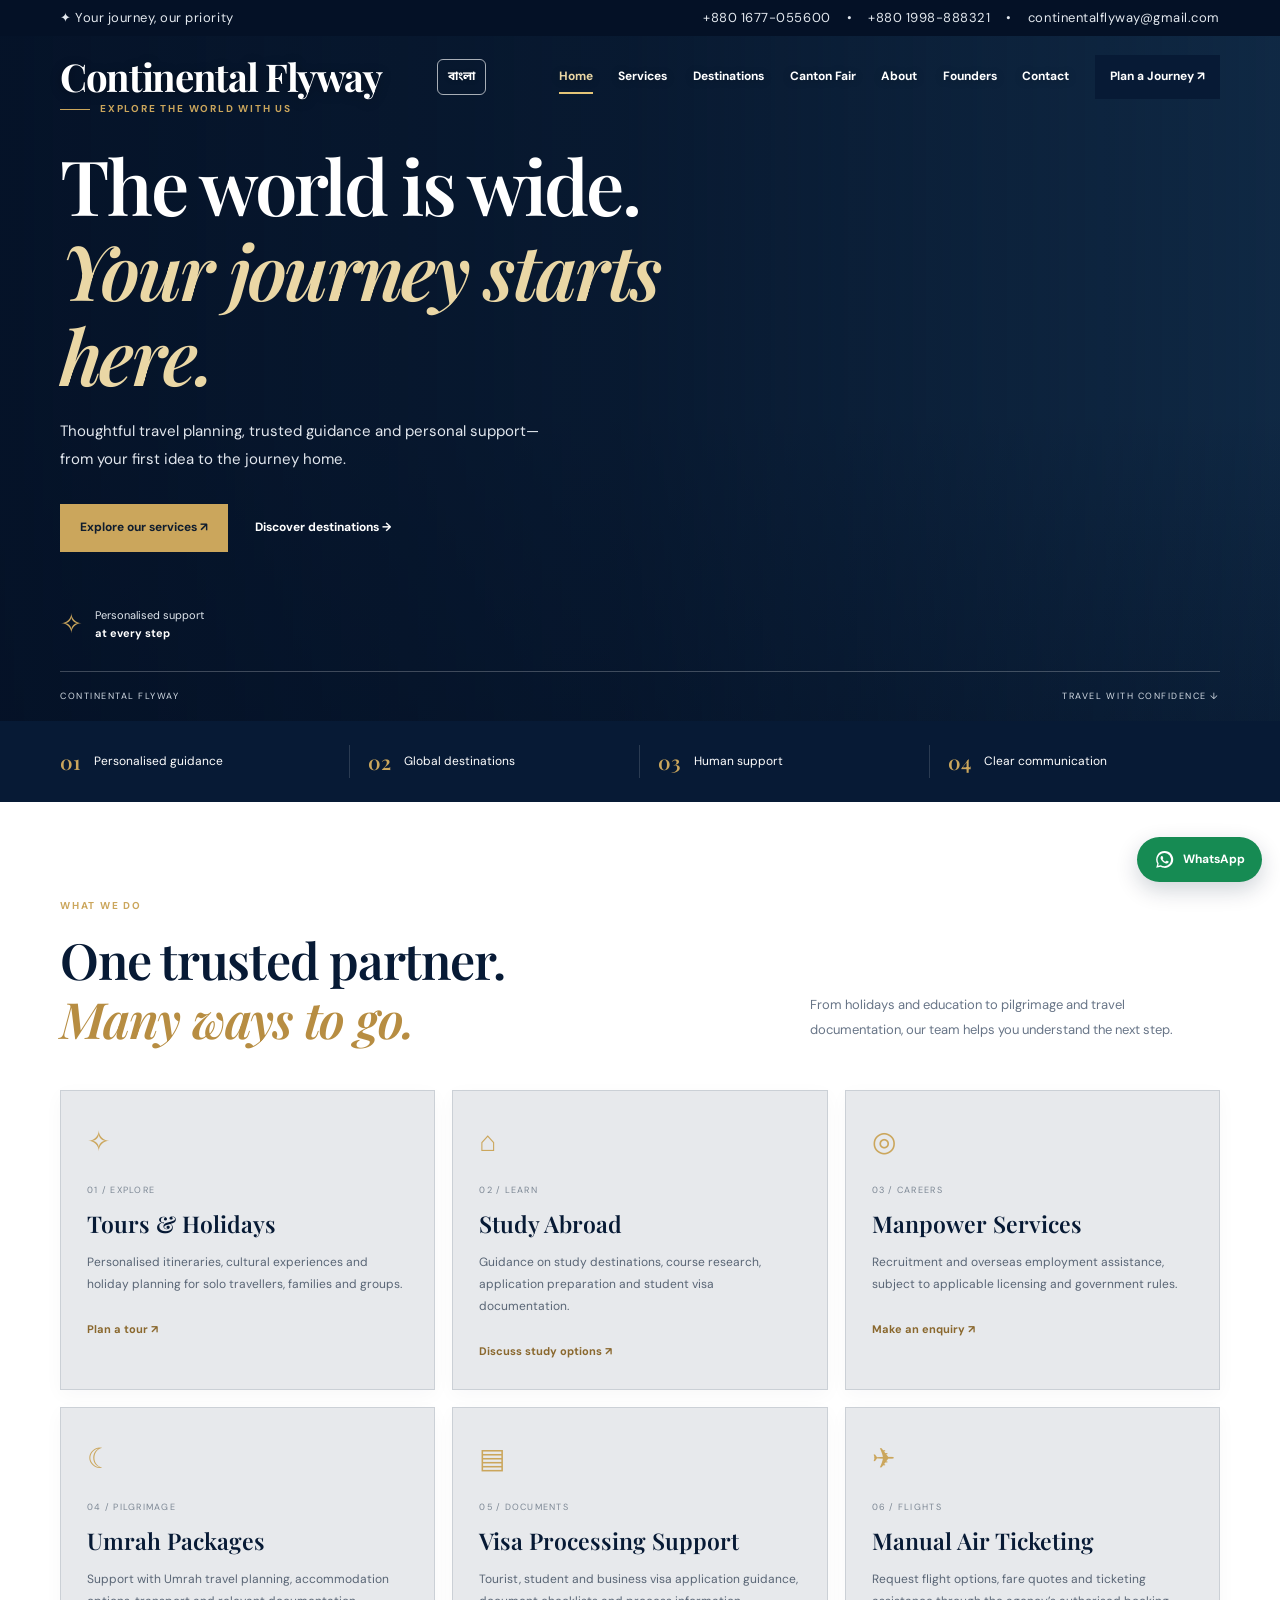
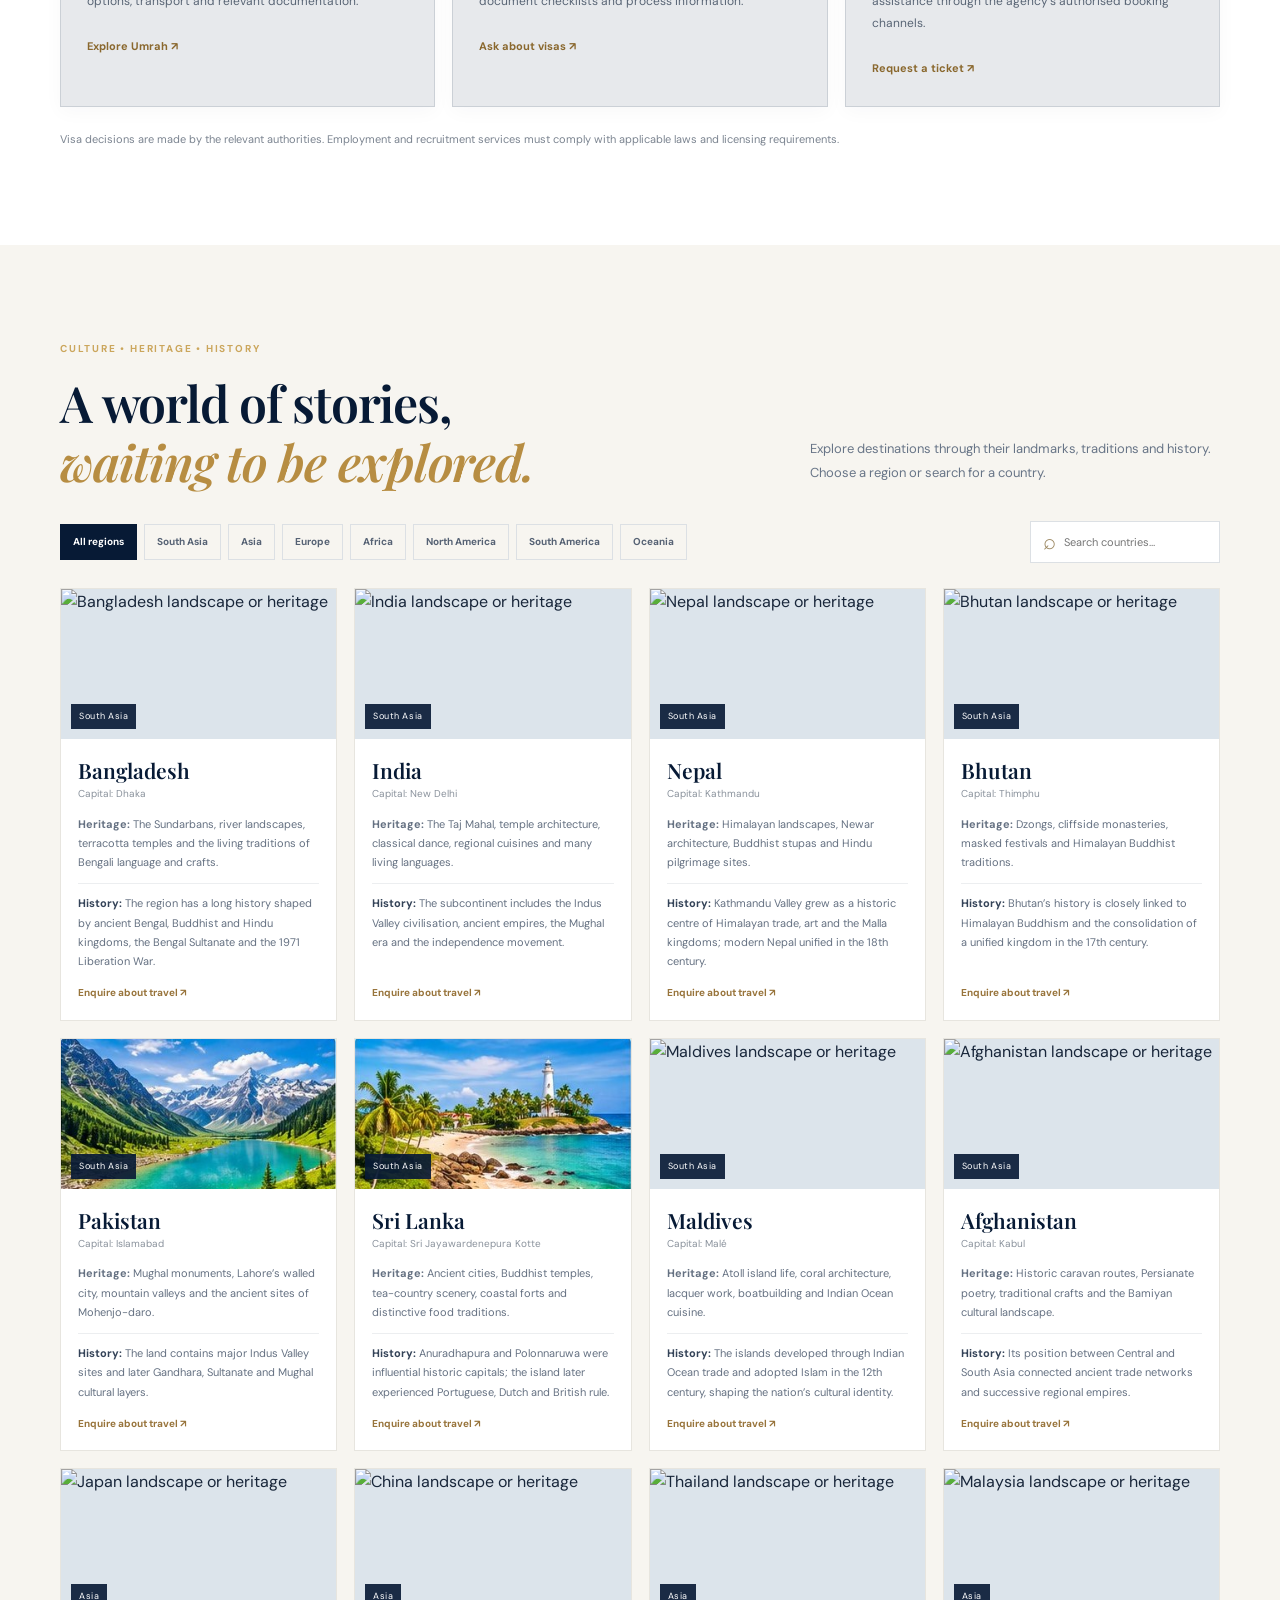
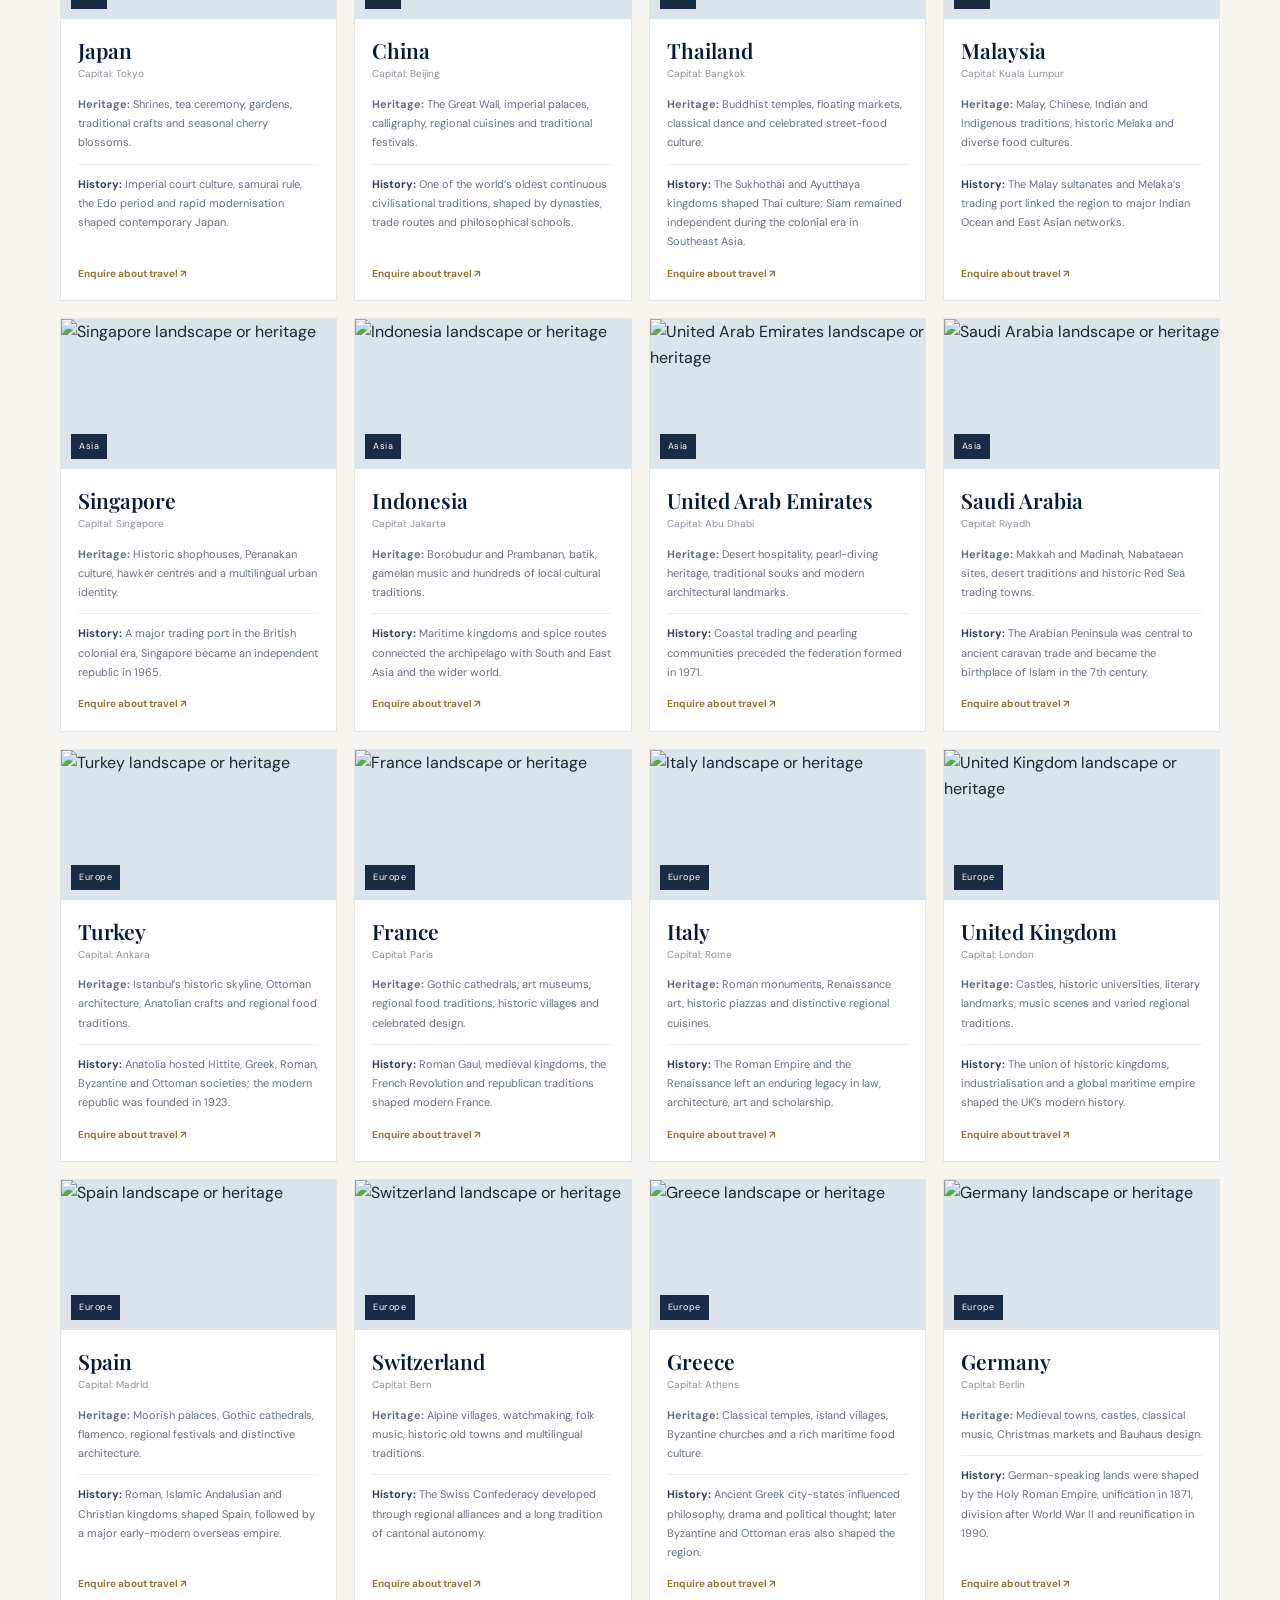
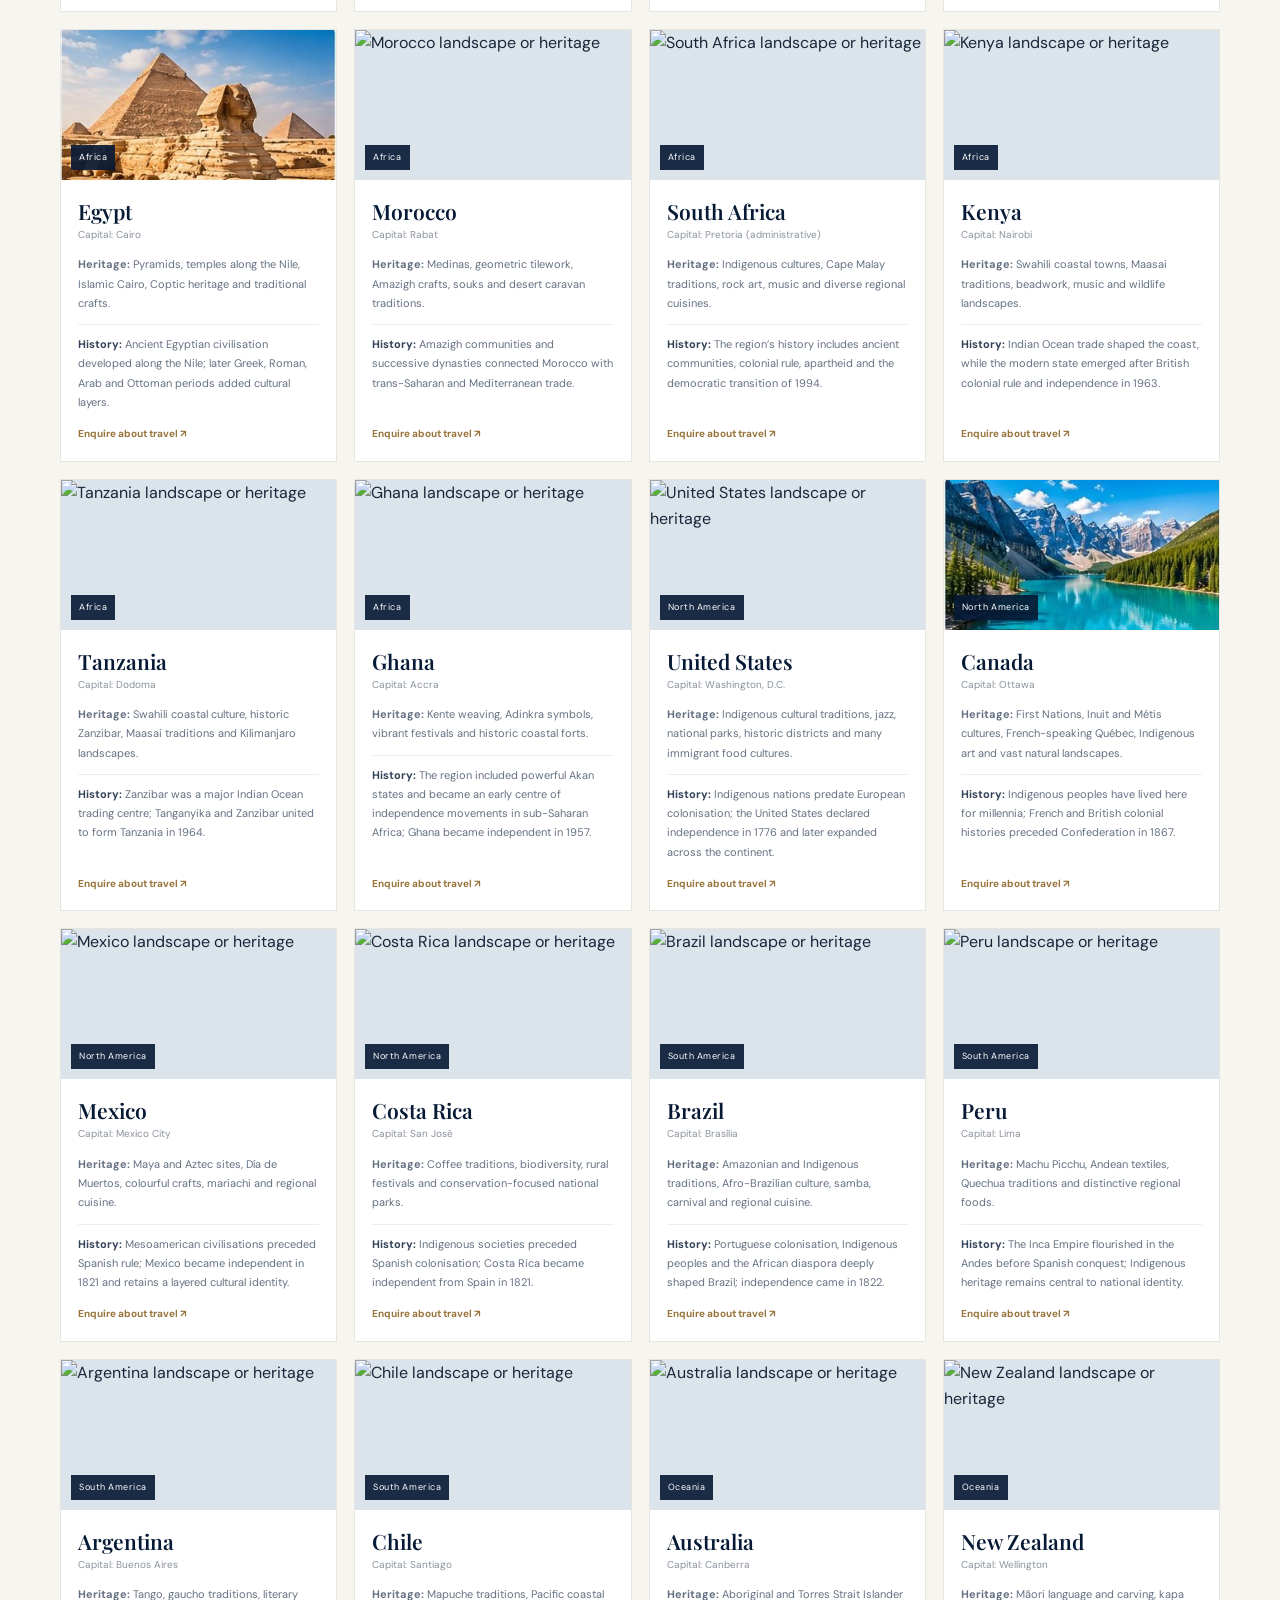
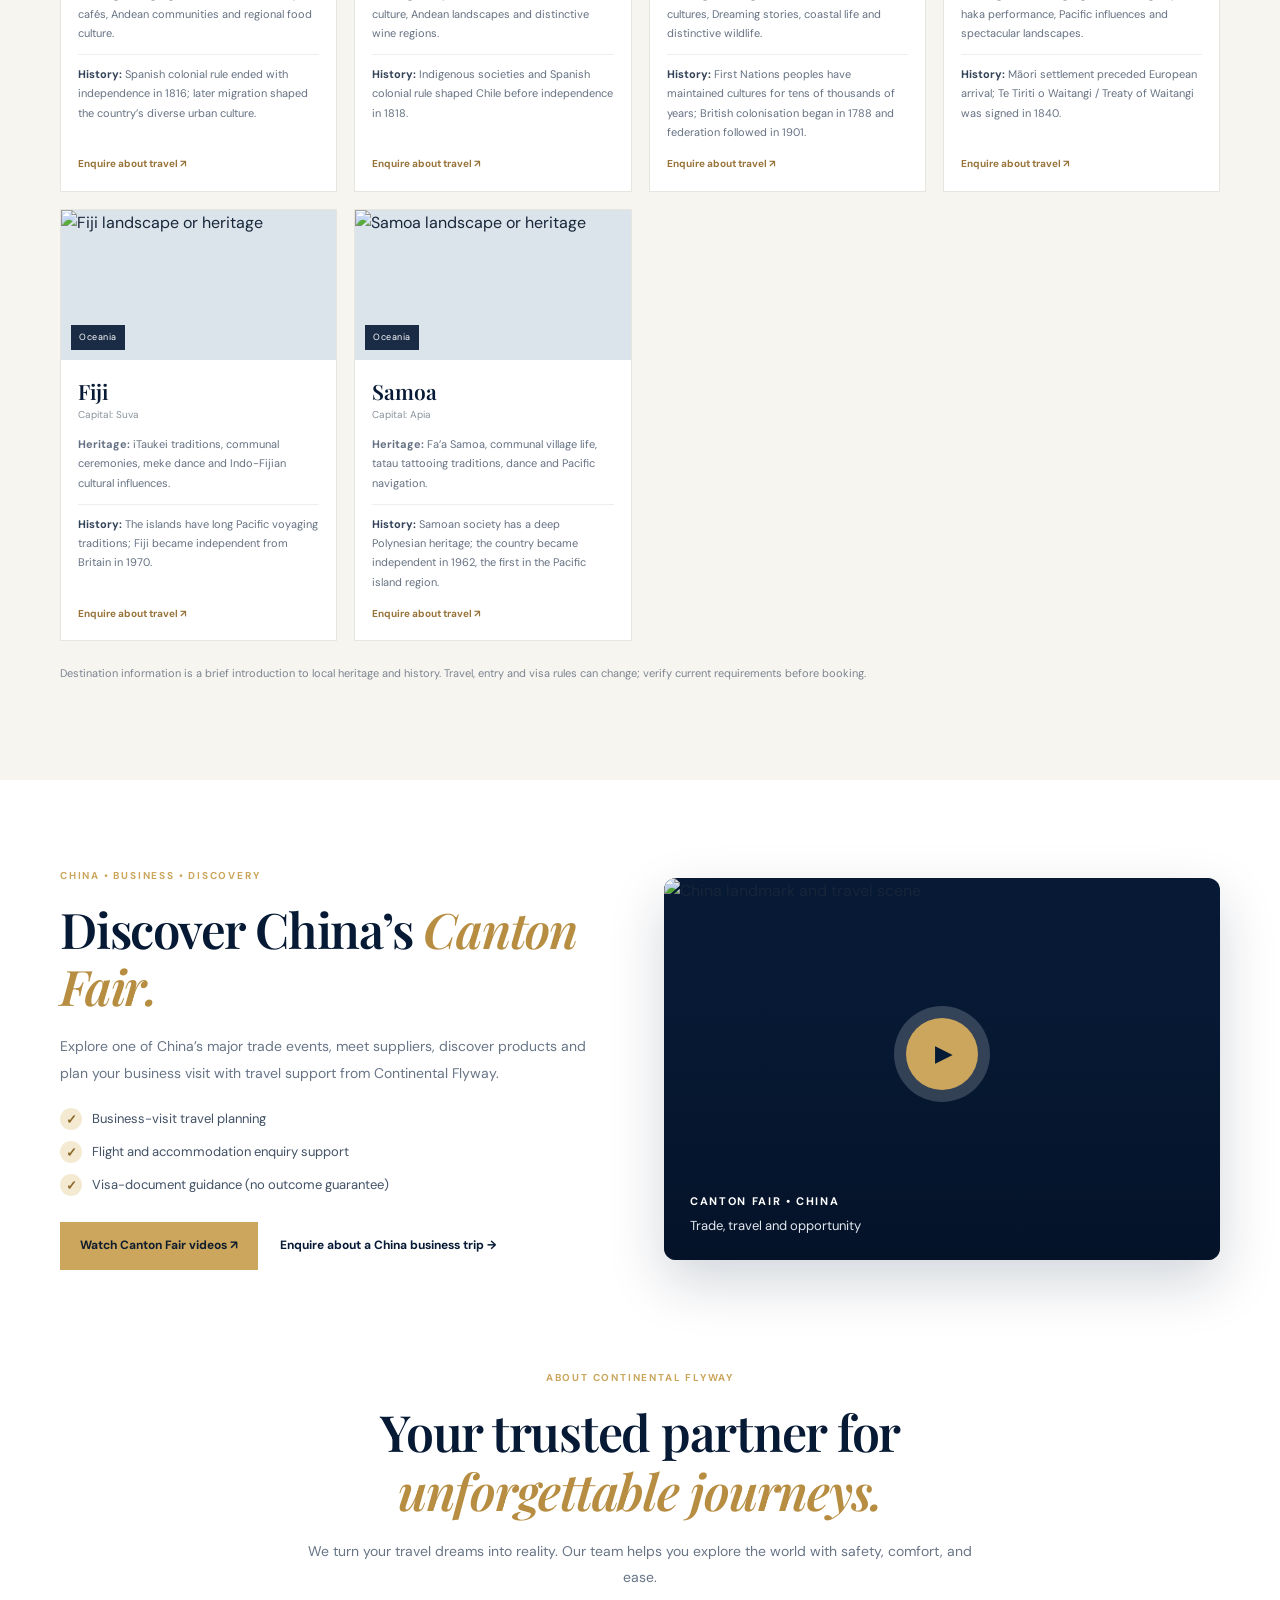
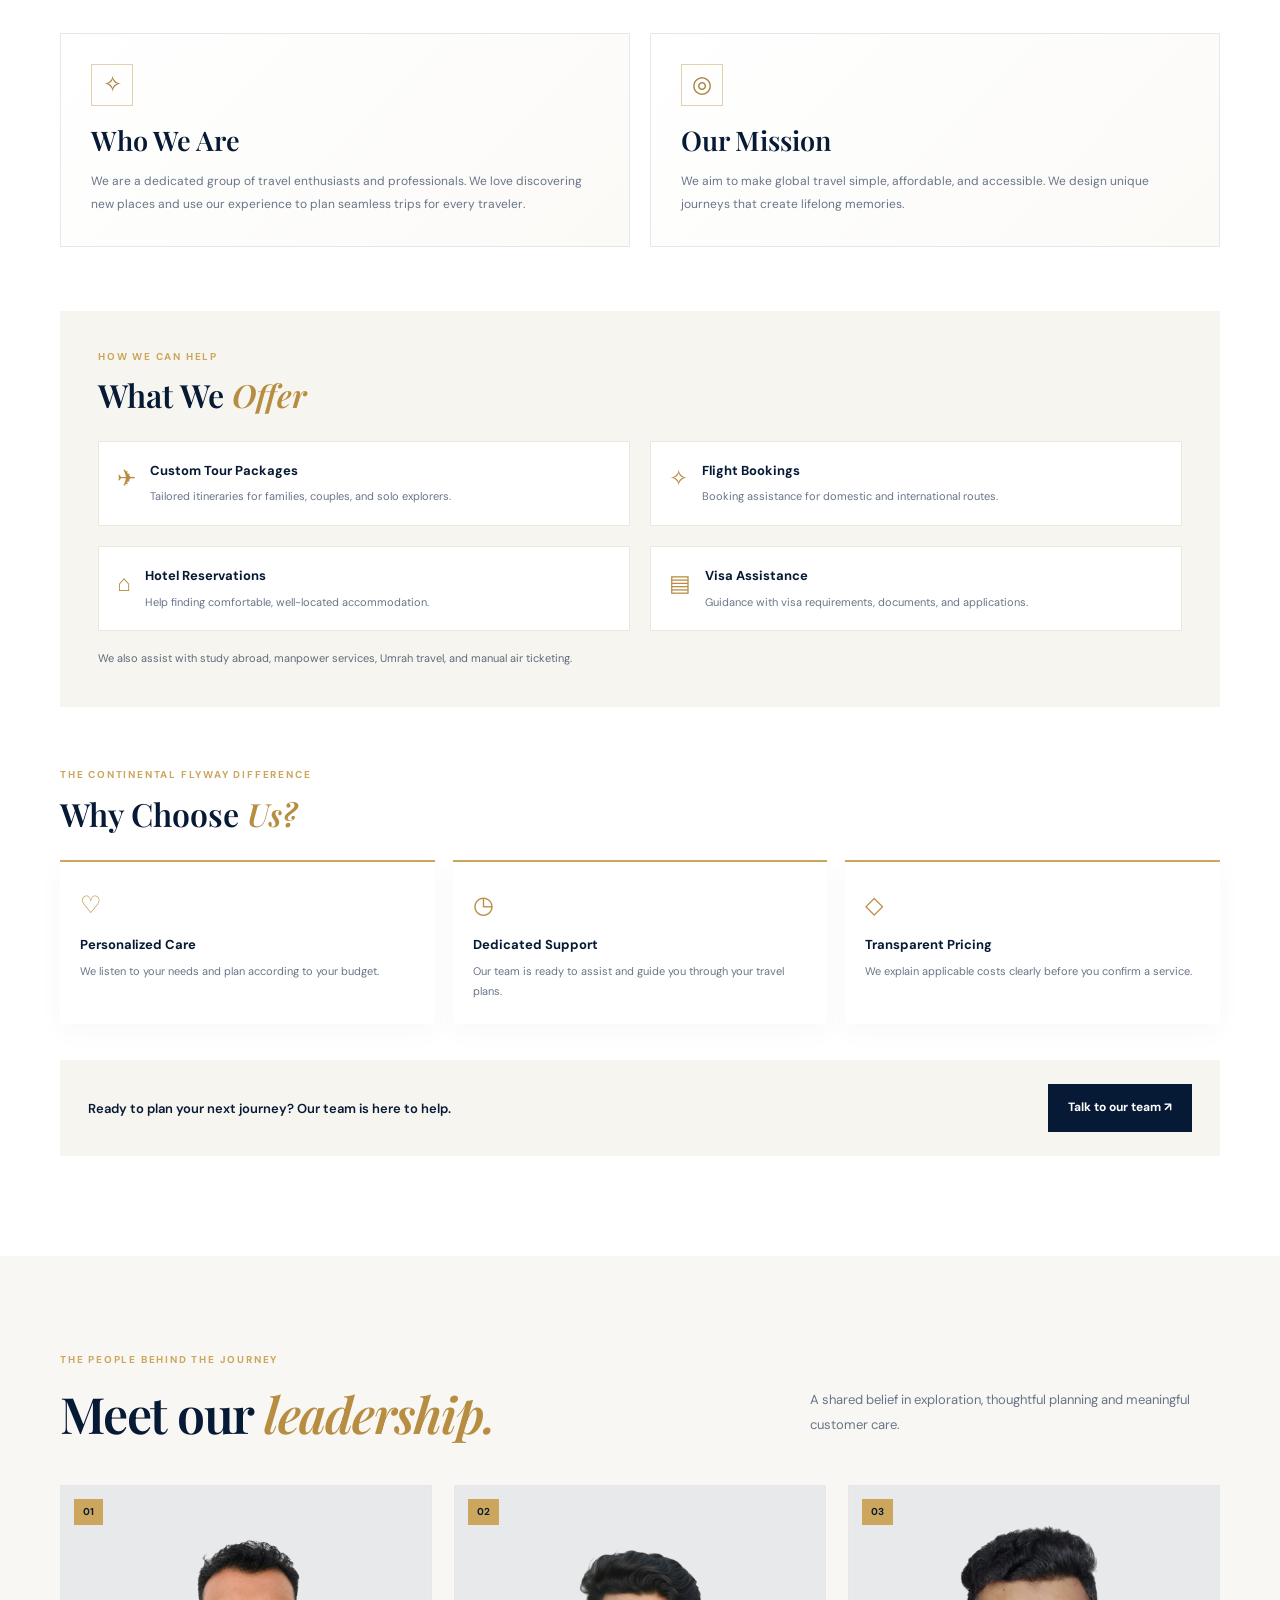
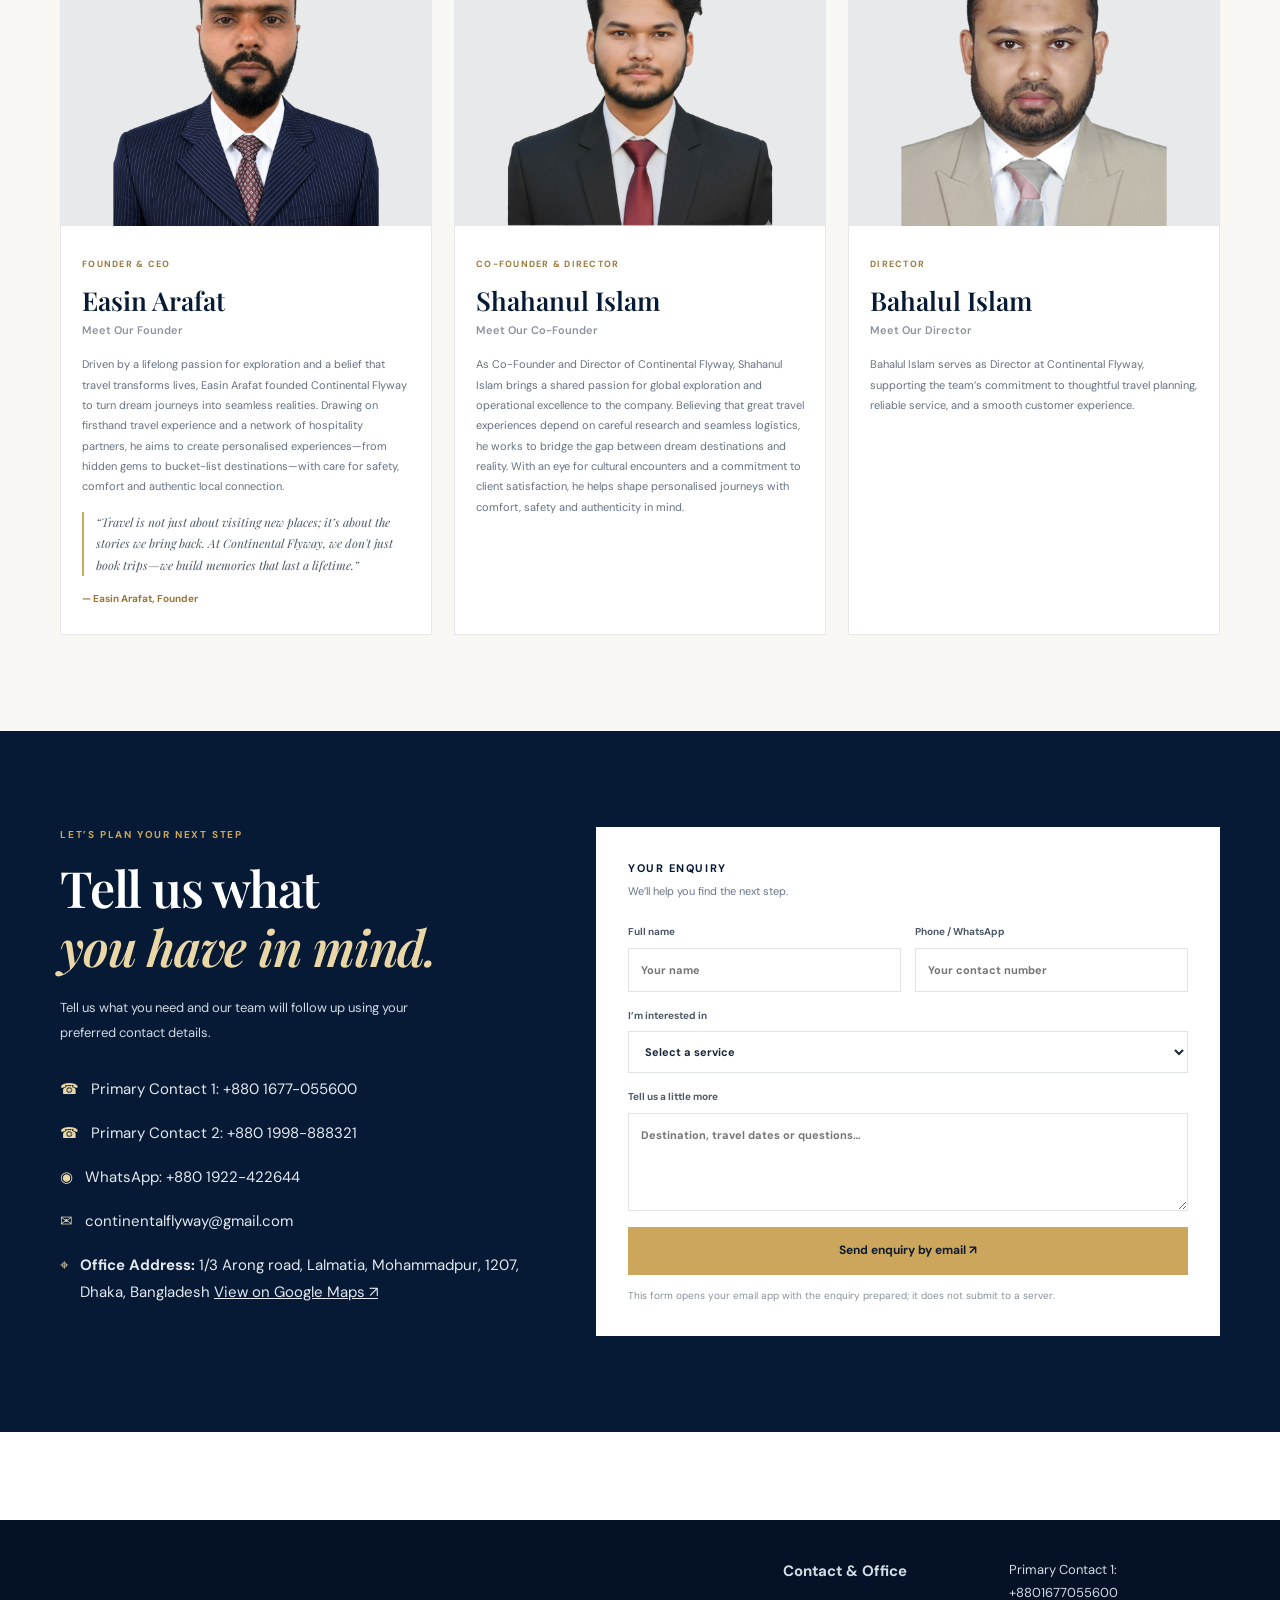
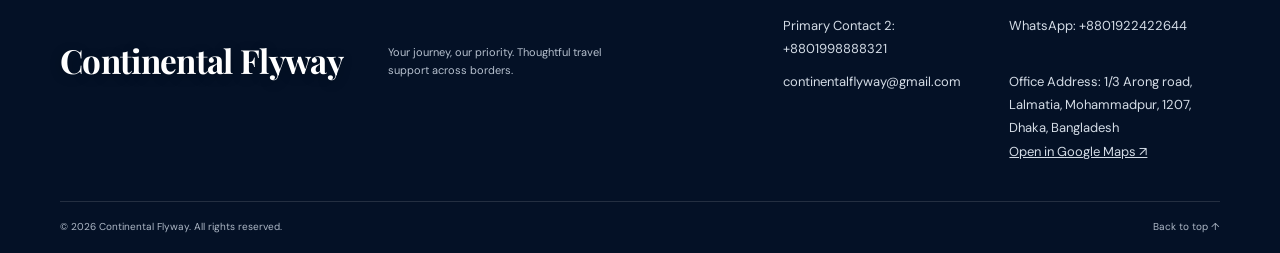
==== index.html @ 27e1489a "Add files via upload" ====
<!doctype html>
<html lang="en">
<head>
<meta charset="utf-8"><meta name="viewport" content="width=device-width, initial-scale=1">
<meta name="theme-color" content="#071a35">
<meta name="description" content="Continental Flyway — tours, study abroad, manpower services, Umrah, visa assistance and manual air ticketing.">
<title>Continental Flyway | Travel Beyond Boundaries</title>
<link rel="preconnect" href="https://fonts.googleapis.com"><link rel="preconnect" href="https://fonts.gstatic.com" crossorigin>
<link href="https://fonts.googleapis.com/css2?family=DM+Sans:wght@400;500;600;700&family=Playfair+Display:wght@600;700&family=Noto+Sans+Bengali:wght@400;500;600;700&display=swap" rel="stylesheet">
<link rel="stylesheet" href="style.css"><script src="app.js" defer></script>
</head>
<body>
<div class="topbar"><div class="container topbar-inner"><span data-en="✦ Your journey, our priority" data-bn="✦ আপনার যাত্রাই আমাদের অগ্রাধিকার">✦ Your journey, our priority</span><div class="top-links"><a href="tel:+8801677055600">+880 1677-055600</a><span>•</span><a href="tel:+8801998888321">+880 1998-888321</a><span>•</span><a href="mailto:continentalflyway@gmail.com">continentalflyway@gmail.com</a></div></div></div>
<header class="site-header"><div class="container nav-wrap">
<a class="brand brand-text" href="#home" aria-label="Continental Flyway home">Continental Flyway</a>
<button class="menu-toggle" id="menuToggle" aria-label="Open navigation menu" aria-expanded="false" aria-controls="mainNav"><span></span><span></span><span></span></button>
<button class="lang-toggle header-language-toggle" id="langToggle" type="button" aria-label="Switch language">বাংলা</button>
<nav class="main-nav" id="mainNav" aria-label="Main navigation">
<a class="nav-link active" href="#home" data-en="Home" data-bn="হোম">Home</a><a class="nav-link" href="#services" data-en="Services" data-bn="সেবাসমূহ">Services</a><a class="nav-link" href="#destinations" data-en="Destinations" data-bn="গন্তব্য">Destinations</a><a class="nav-link" href="#canton-fair" data-en="Canton Fair" data-bn="ক্যান্টন ফেয়ার">Canton Fair</a><a class="nav-link" href="#about" data-en="About" data-bn="আমাদের সম্পর্কে">About</a><a class="nav-link" href="#founders" data-en="Founders" data-bn="প্রতিষ্ঠাতাবৃন্দ">Founders</a><a class="nav-link" href="#contact" data-en="Contact" data-bn="যোগাযোগ">Contact</a>
<a class="nav-cta" href="#enquiry" data-en="Plan a Journey ↗" data-bn="ভ্রমণ পরিকল্পনা ↗">Plan a Journey ↗</a>
</nav></div></header>
<main>
<section class="hero" id="home"><div class="hero-shade"></div><div class="container hero-content"><div class="eyebrow"><span class="eyebrow-line"></span><span data-en="EXPLORE THE WORLD WITH US" data-bn="আমাদের সঙ্গে বিশ্ব ঘুরে দেখুন">EXPLORE THE WORLD WITH US</span></div><h1 data-en="The world is wide.<br><em>Your journey starts here.</em>" data-bn="বিশ্বটা বিশাল।<br><em>আপনার যাত্রা শুরু হোক এখানে।</em>">The world is wide.<br><em>Your journey starts here.</em></h1><p data-en="Thoughtful travel planning, trusted guidance and personal support—from your first idea to the journey home." data-bn="ভ্রমণ পরিকল্পনা, নির্ভরযোগ্য দিকনির্দেশনা ও ব্যক্তিগত সহায়তা—প্রথম ভাবনা থেকে নিরাপদে ফিরে আসা পর্যন্ত।">Thoughtful travel planning, trusted guidance and personal support—from your first idea to the journey home.</p><div class="hero-actions"><a class="button button-gold" href="#services" data-en="Explore our services ↗" data-bn="আমাদের সেবা দেখুন ↗">Explore our services ↗</a><a class="text-link" href="#destinations" data-en="Discover destinations →" data-bn="গন্তব্য আবিষ্কার করুন →">Discover destinations →</a></div><div class="hero-note"><span class="note-icon">✧</span><span data-en="Personalised support<br><b>at every step</b>" data-bn="ব্যক্তিগত সহায়তা<br><b>প্রতিটি ধাপে</b>">Personalised support<br><b>at every step</b></span></div></div><div class="hero-bottom container"><span>CONTINENTAL FLYWAY</span><span data-en="TRAVEL WITH CONFIDENCE ↓" data-bn="আত্মবিশ্বাসের সঙ্গে ভ্রমণ ↓">TRAVEL WITH CONFIDENCE ↓</span></div></section>
<section class="trust-strip"><div class="container trust-grid"><div><b>01</b><span data-en="Personalised guidance" data-bn="ব্যক্তিগত পরামর্শ">Personalised guidance</span></div><div><b>02</b><span data-en="Global destinations" data-bn="বিশ্বজুড়ে গন্তব্য">Global destinations</span></div><div><b>03</b><span data-en="Human support" data-bn="মানবিক সহায়তা">Human support</span></div><div><b>04</b><span data-en="Clear communication" data-bn="স্বচ্ছ যোগাযোগ">Clear communication</span></div></div></section>
<section class="section services-section" id="services"><div class="container"><div class="section-heading"><div><span class="section-kicker" data-en="WHAT WE DO" data-bn="আমাদের সেবাসমূহ">WHAT WE DO</span><h2 data-en="One trusted partner.<br><em>Many ways to go.</em>" data-bn="এক নির্ভরযোগ্য সঙ্গী।<br><em>বহু সম্ভাবনার যাত্রা।</em>">One trusted partner.<br><em>Many ways to go.</em></h2></div><p data-en="From holidays and education to pilgrimage and travel documentation, our team helps you understand the next step." data-bn="ছুটি কাটানো ও বিদেশে পড়াশোনা থেকে শুরু করে ইবাদত-ভিত্তিক ভ্রমণ ও ভ্রমণ নথিপত্র—পরবর্তী ধাপ বুঝতে আমরা পাশে আছি।">From holidays and education to pilgrimage and travel documentation, our team helps you understand the next step.</p></div><div class="service-grid">
<article class="service-card"><div class="service-icon">✧</div><span class="card-number">01 / EXPLORE</span><h3 data-en="Tours & Holidays" data-bn="ট্যুর ও হলিডে">Tours & Holidays</h3><p data-en="Personalised itineraries, cultural experiences and holiday planning for solo travellers, families and groups." data-bn="একক ভ্রমণকারী, পরিবার ও দলের জন্য ব্যক্তিগত ভ্রমণসূচি, সাংস্কৃতিক অভিজ্ঞতা ও ছুটির পরিকল্পনা।">Personalised itineraries, cultural experiences and holiday planning for solo travellers, families and groups.</p><a href="#enquiry" class="arrow-link" data-en="Plan a tour ↗" data-bn="ট্যুর পরিকল্পনা ↗">Plan a tour ↗</a></article>
<article class="service-card"><div class="service-icon">⌂</div><span class="card-number">02 / LEARN</span><h3 data-en="Study Abroad" data-bn="বিদেশে পড়াশোনা">Study Abroad</h3><p data-en="Guidance on study destinations, course research, application preparation and student visa documentation." data-bn="পড়াশোনার গন্তব্য, কোর্স গবেষণা, আবেদন প্রস্তুতি ও শিক্ষার্থী ভিসার নথিপত্রে সহায়তা।">Guidance on study destinations, course research, application preparation and student visa documentation.</p><a href="#enquiry" class="arrow-link" data-en="Discuss study options ↗" data-bn="পড়াশোনার বিকল্প জানুন ↗">Discuss study options ↗</a></article>
<article class="service-card"><div class="service-icon">◎</div><span class="card-number">03 / CAREERS</span><h3 data-en="Manpower Services" data-bn="ম্যানপাওয়ার সেবা">Manpower Services</h3><p data-en="Recruitment and overseas employment assistance, subject to applicable licensing and government rules." data-bn="প্রযোজ্য লাইসেন্স ও সরকারি বিধি মেনে বিদেশে কর্মসংস্থান ও নিয়োগ-সংক্রান্ত সহায়তা।">Recruitment and overseas employment assistance, subject to applicable licensing and government rules.</p><a href="#enquiry" class="arrow-link" data-en="Make an enquiry ↗" data-bn="জিজ্ঞাসা পাঠান ↗">Make an enquiry ↗</a></article>
<article class="service-card"><div class="service-icon">☾</div><span class="card-number">04 / PILGRIMAGE</span><h3 data-en="Umrah Packages" data-bn="ওমরাহ প্যাকেজ">Umrah Packages</h3><p data-en="Support with Umrah travel planning, accommodation options, transport and relevant documentation." data-bn="ওমরাহ ভ্রমণ পরিকল্পনা, আবাসন, পরিবহন ও প্রয়োজনীয় নথিপত্রে সহায়তা।">Support with Umrah travel planning, accommodation options, transport and relevant documentation.</p><a href="#enquiry" class="arrow-link" data-en="Explore Umrah ↗" data-bn="ওমরাহ সম্পর্কে জানুন ↗">Explore Umrah ↗</a></article>
<article class="service-card"><div class="service-icon">▤</div><span class="card-number">05 / DOCUMENTS</span><h3 data-en="Visa Processing Support" data-bn="ভিসা প্রসেসিং সহায়তা">Visa Processing Support</h3><p data-en="Tourist, student and business visa application guidance, document checklists and process information." data-bn="ট্যুরিস্ট, শিক্ষার্থী ও ব্যবসায়িক ভিসার আবেদন-পরামর্শ, নথির তালিকা ও প্রক্রিয়ার তথ্য।">Tourist, student and business visa application guidance, document checklists and process information.</p><a href="#enquiry" class="arrow-link" data-en="Ask about visas ↗" data-bn="ভিসা সম্পর্কে জিজ্ঞাসা ↗">Ask about visas ↗</a></article>
<article class="service-card featured-service"><div class="service-icon">✈</div><span class="card-number">06 / FLIGHTS</span><h3 data-en="Manual Air Ticketing" data-bn="ম্যানুয়াল এয়ার টিকেটিং">Manual Air Ticketing</h3><p data-en="Request flight options, fare quotes and ticketing assistance through the agency’s authorised booking channels." data-bn="এজেন্সির অনুমোদিত বুকিং ব্যবস্থার মাধ্যমে ফ্লাইটের বিকল্প, ভাড়া ও টিকিটিং সহায়তার অনুরোধ করুন।">Request flight options, fare quotes and ticketing assistance through the agency’s authorised booking channels.</p><a href="#enquiry" class="arrow-link" data-en="Request a ticket ↗" data-bn="টিকিটের অনুরোধ করুন ↗">Request a ticket ↗</a></article>
</div><p class="service-note" data-en="Visa decisions are made by the relevant authorities. Employment and recruitment services must comply with applicable laws and licensing requirements." data-bn="ভিসার সিদ্ধান্ত সংশ্লিষ্ট কর্তৃপক্ষ নেয়। কর্মসংস্থান ও নিয়োগ সেবা প্রযোজ্য আইন ও লাইসেন্সের শর্ত মেনে পরিচালিত হতে হবে।">Visa decisions are made by the relevant authorities. Employment and recruitment services must comply with applicable laws and licensing requirements.</p></div></section>
<section class="destination-section" id="destinations"><div class="container"><div class="section-heading destination-heading"><div><span class="section-kicker" data-en="CULTURE • HERITAGE • HISTORY" data-bn="সংস্কৃতি • ঐতিহ্য • ইতিহাস">CULTURE • HERITAGE • HISTORY</span><h2 data-en="A world of stories,<br><em>waiting to be explored.</em>" data-bn="গল্পে ভরা পৃথিবী,<br><em>আবিষ্কারের অপেক্ষায়।</em>">A world of stories,<br><em>waiting to be explored.</em></h2></div><p data-en="Explore destinations through their landmarks, traditions and history. Choose a region or search for a country." data-bn="ঐতিহাসিক স্থান, ঐতিহ্য ও ইতিহাসের মাধ্যমে গন্তব্য আবিষ্কার করুন। অঞ্চল বেছে নিন অথবা দেশের নাম খুঁজুন।">Explore destinations through their landmarks, traditions and history. Choose a region or search for a country.</p></div>
<div class="destination-tools"><div class="filters" id="regionFilters" aria-label="Filter destinations"><button class="filter-btn active" data-region="All" data-en="All regions" data-bn="সব অঞ্চল">All regions</button><button class="filter-btn" data-region="South Asia" data-en="South Asia" data-bn="দক্ষিণ এশিয়া">South Asia</button><button class="filter-btn" data-region="Asia" data-en="Asia" data-bn="এশিয়া">Asia</button><button class="filter-btn" data-region="Europe" data-en="Europe" data-bn="ইউরোপ">Europe</button><button class="filter-btn" data-region="Africa" data-en="Africa" data-bn="আফ্রিকা">Africa</button><button class="filter-btn" data-region="North America" data-en="North America" data-bn="উত্তর আমেরিকা">North America</button><button class="filter-btn" data-region="South America" data-en="South America" data-bn="দক্ষিণ আমেরিকা">South America</button><button class="filter-btn" data-region="Oceania" data-en="Oceania" data-bn="ওশেনিয়া">Oceania</button></div><label class="search-box"><span>⌕</span><input id="countrySearch" type="search" placeholder="Search countries…" aria-label="Search countries" data-placeholder-en="Search countries…" data-placeholder-bn="দেশ খুঁজুন…"></label></div>
<div class="country-grid" id="countryGrid" aria-live="polite"></div><p class="country-disclaimer" data-en="Destination information is a brief introduction to local heritage and history. Travel, entry and visa rules can change; verify current requirements before booking." data-bn="গন্তব্যের তথ্য স্থানীয় ঐতিহ্য ও ইতিহাসের সংক্ষিপ্ত পরিচিতি। ভ্রমণ, প্রবেশ ও ভিসার নিয়ম পরিবর্তিত হতে পারে; বুকিংয়ের আগে হালনাগাদ শর্ত যাচাই করুন।">Destination information is a brief introduction to local heritage and history. Travel, entry and visa rules can change; verify current requirements before booking.</p></div></section>
</section>
<section class="canton-section" id="canton-fair">
  <div class="container canton-layout">
    <div class="canton-copy">
      <span class="section-kicker" data-en="CHINA • BUSINESS • DISCOVERY" data-bn="চীন • ব্যবসা • নতুন সম্ভাবনা">CHINA • BUSINESS • DISCOVERY</span>
      <h2 data-en="Discover China’s <em>Canton Fair.</em>" data-bn="চীনের <em>ক্যান্টন ফেয়ার</em> আবিষ্কার করুন।">Discover China’s <em>Canton Fair.</em></h2>
      <p data-en="Explore one of China’s major trade events, meet suppliers, discover products and plan your business visit with travel support from Continental Flyway." data-bn="চীনের অন্যতম বড় বাণিজ্য মেলায় পণ্য ও সরবরাহকারী সম্পর্কে জানুন এবং Continental Flyway-এর ভ্রমণ সহায়তায় আপনার ব্যবসায়িক সফর পরিকল্পনা করুন।">Explore one of China’s major trade events, meet suppliers, discover products and plan your business visit with travel support from Continental Flyway.</p>
      <ul class="canton-points"><li data-en="Business-visit travel planning" data-bn="ব্যবসায়িক সফরের ভ্রমণ পরিকল্পনা">Business-visit travel planning</li><li data-en="Flight and accommodation enquiry support" data-bn="ফ্লাইট ও আবাসন সম্পর্কে জিজ্ঞাসার সহায়তা">Flight and accommodation enquiry support</li><li data-en="Visa-document guidance (no outcome guarantee)" data-bn="ভিসার নথিপত্রের দিকনির্দেশনা (ফলাফলের নিশ্চয়তা নয়)">Visa-document guidance (no outcome guarantee)</li></ul>
      <a class="button button-gold" href="https://www.youtube.com/results?search_query=China+Canton+Fair+official+video" target="_blank" rel="noopener" data-en="Watch Canton Fair videos ↗" data-bn="ক্যান্টন ফেয়ারের ভিডিও দেখুন ↗">Watch Canton Fair videos ↗</a>
      <a class="canton-enquire" href="#enquiry" data-en="Enquire about a China business trip →" data-bn="চীন ব্যবসায়িক সফর সম্পর্কে জিজ্ঞাসা করুন →">Enquire about a China business trip →</a>
    </div>
    <a class="canton-video-card" href="https://www.youtube.com/results?search_query=China+Canton+Fair+official+video" target="_blank" rel="noopener" aria-label="Open Canton Fair videos on YouTube">
      <img src="https://images.unsplash.com/photo-1508804185872-d7badad00f7d?auto=format&fit=crop&w=1200&q=85" alt="China landmark and travel scene" loading="lazy">
      <span class="video-play" aria-hidden="true">▶</span><span class="video-card-label"><b>CANTON FAIR • CHINA</b><small>Trade, travel and opportunity</small></span>
    </a>
  </div>
<section class="about-section" id="about"><div class="container"><div class="about-intro"><span class="section-kicker" data-en="ABOUT CONTINENTAL FLYWAY" data-bn="কন্টিনেন্টাল ফ্লাইওয়ে সম্পর্কে">ABOUT CONTINENTAL FLYWAY</span><h2 data-en="Your trusted partner for <em>unforgettable journeys.</em>" data-bn="স্মরণীয় ভ্রমণের <em>বিশ্বস্ত সঙ্গী।</em>">Your trusted partner for <em>unforgettable journeys.</em></h2><p data-en="We turn your travel dreams into reality. Our team helps you explore the world with safety, comfort, and ease." data-bn="আমরা আপনার ভ্রমণের স্বপ্নকে বাস্তবে রূপ দিতে সহায়তা করি। নিরাপত্তা, স্বাচ্ছন্দ্য ও সহজ অভিজ্ঞতার সঙ্গে বিশ্ব ঘুরে দেখতে আমাদের টিম আপনার পাশে থাকে।">We turn your travel dreams into reality. Our team helps you explore the world with safety, comfort, and ease.</p></div><div class="about-feature-grid"><article class="about-feature"><span class="about-feature-icon">✧</span><h3 data-en="Who We Are" data-bn="আমরা কারা">Who We Are</h3><p data-en="We are a dedicated group of travel enthusiasts and professionals. We love discovering new places and use our experience to plan seamless trips for every traveler." data-bn="আমরা ভ্রমণপ্রেমী ও পেশাদারদের একটি নিবেদিত দল। নতুন স্থান আবিষ্কার করতে ভালোবাসি এবং আমাদের অভিজ্ঞতা কাজে লাগিয়ে প্রতিটি ভ্রমণকারীর জন্য নির্বিঘ্ন ভ্রমণ পরিকল্পনা করি।">We are a dedicated group of travel enthusiasts and professionals. We love discovering new places and use our experience to plan seamless trips for every traveler.</p></article><article class="about-feature"><span class="about-feature-icon">◎</span><h3 data-en="Our Mission" data-bn="আমাদের লক্ষ্য">Our Mission</h3><p data-en="We aim to make global travel simple, affordable, and accessible. We design unique journeys that create lifelong memories." data-bn="বিশ্বভ্রমণকে সহজ, সাশ্রয়ী ও সবার নাগালের মধ্যে আনাই আমাদের লক্ষ্য। আমরা এমন বিশেষ ভ্রমণ অভিজ্ঞতা পরিকল্পনা করি, যা আজীবন স্মরণীয় হয়ে থাকে।">We aim to make global travel simple, affordable, and accessible. We design unique journeys that create lifelong memories.</p></article></div><div class="about-offers"><div class="about-subheading"><span class="section-kicker" data-en="HOW WE CAN HELP" data-bn="যেভাবে আমরা সহায়তা করি">HOW WE CAN HELP</span><h3 data-en="What We <em>Offer</em>" data-bn="আমাদের <em>সেবাসমূহ</em>">What We <em>Offer</em></h3></div><div class="about-offer-grid"><article><span>✈</span><div><h4 data-en="Custom Tour Packages" data-bn="কাস্টম ট্যুর প্যাকেজ">Custom Tour Packages</h4><p data-en="Tailored itineraries for families, couples, and solo explorers." data-bn="পরিবার, দম্পতি ও একক ভ্রমণকারীদের জন্য ব্যক্তিগত ভ্রমণসূচি।">Tailored itineraries for families, couples, and solo explorers.</p></div></article><article><span>✧</span><div><h4 data-en="Flight Bookings" data-bn="ফ্লাইট বুকিং">Flight Bookings</h4><p data-en="Booking assistance for domestic and international routes." data-bn="দেশীয় ও আন্তর্জাতিক রুটে ফ্লাইট বুকিং সহায়তা।">Booking assistance for domestic and international routes.</p></div></article><article><span>⌂</span><div><h4 data-en="Hotel Reservations" data-bn="হোটেল রিজার্ভেশন">Hotel Reservations</h4><p data-en="Help finding comfortable, well-located accommodation." data-bn="আরামদায়ক ও সুবিধাজনক স্থানের আবাসন খুঁজতে সহায়তা।">Help finding comfortable, well-located accommodation.</p></div></article><article><span>▤</span><div><h4 data-en="Visa Assistance" data-bn="ভিসা সহায়তা">Visa Assistance</h4><p data-en="Guidance with visa requirements, documents, and applications." data-bn="ভিসার শর্ত, নথিপত্র ও আবেদন প্রক্রিয়ায় দিকনির্দেশনা।">Guidance with visa requirements, documents, and applications.</p></div></article></div><p class="about-extra" data-en="We also assist with study abroad, manpower services, Umrah travel, and manual air ticketing." data-bn="এছাড়াও আমরা বিদেশে পড়াশোনা, ম্যানপাওয়ার সেবা, ওমরাহ ভ্রমণ ও ম্যানুয়াল এয়ার টিকেটিংয়ে সহায়তা করি।">We also assist with study abroad, manpower services, Umrah travel, and manual air ticketing.</p></div><div class="about-why"><div class="about-subheading"><span class="section-kicker" data-en="THE CONTINENTAL FLYWAY DIFFERENCE" data-bn="কেন কন্টিনেন্টাল ফ্লাইওয়ে">THE CONTINENTAL FLYWAY DIFFERENCE</span><h3 data-en="Why Choose <em>Us?</em>" data-bn="কেন <em>আমাদের বেছে নেবেন?</em>">Why Choose <em>Us?</em></h3></div><div class="why-grid"><article><span>♡</span><h4 data-en="Personalized Care" data-bn="ব্যক্তিগত যত্ন">Personalized Care</h4><p data-en="We listen to your needs and plan according to your budget." data-bn="আমরা আপনার প্রয়োজন বুঝে বাজেট অনুযায়ী পরিকল্পনা করি।">We listen to your needs and plan according to your budget.</p></article><article><span>◷</span><h4 data-en="Dedicated Support" data-bn="নিবেদিত সহায়তা">Dedicated Support</h4><p data-en="Our team is ready to assist and guide you through your travel plans." data-bn="ভ্রমণ পরিকল্পনার বিভিন্ন ধাপে আমাদের টিম সহায়তা ও দিকনির্দেশনা দিতে প্রস্তুত।">Our team is ready to assist and guide you through your travel plans.</p></article><article><span>◇</span><h4 data-en="Transparent Pricing" data-bn="স্বচ্ছ মূল্যনীতি">Transparent Pricing</h4><p data-en="We explain applicable costs clearly before you confirm a service." data-bn="সেবা নিশ্চিত করার আগে প্রযোজ্য খরচ পরিষ্কারভাবে জানানো হয়।">We explain applicable costs clearly before you confirm a service.</p></article></div></div><div class="about-cta"><p data-en="Ready to plan your next journey? Our team is here to help." data-bn="আপনার পরবর্তী যাত্রা পরিকল্পনা করতে প্রস্তুত? আমাদের টিম আপনার পাশে আছে।">Ready to plan your next journey? Our team is here to help.</p><a class="button button-navy" href="#enquiry" data-en="Talk to our team ↗" data-bn="আমাদের সঙ্গে যোগাযোগ করুন ↗">Talk to our team ↗</a></div></div></section>
<section class="founders-section" id="founders"><div class="container"><div class="section-heading"><div><span class="section-kicker" data-en="THE PEOPLE BEHIND THE JOURNEY" data-bn="যাত্রার পেছনের মানুষগুলো">THE PEOPLE BEHIND THE JOURNEY</span><h2 data-en="Meet our <em>leadership.</em>" data-bn="পরিচিত হোন আমাদের <em>নেতৃত্বের সঙ্গে।</em>">Meet our <em>leadership.</em></h2></div><p data-en="A shared belief in exploration, thoughtful planning and meaningful customer care." data-bn="অন্বেষণ, সুচিন্তিত পরিকল্পনা ও আন্তরিক গ্রাহকসেবায় আমাদের অভিন্ন বিশ্বাস।">A shared belief in exploration, thoughtful planning and meaningful customer care.</p></div><div class="founder-grid">
<article class="founder-card"><div class="founder-photo"><img src="assets/easin-arafat-founder-web.png" alt="Easin Arafat, Founder and CEO" loading="lazy"><span class="founder-number">01</span></div><div class="founder-info"><span class="founder-role" data-en="FOUNDER & CEO" data-bn="প্রতিষ্ঠাতা ও প্রধান নির্বাহী">FOUNDER & CEO</span><h3>Easin Arafat</h3><h4 data-en="Meet Our Founder" data-bn="আমাদের প্রতিষ্ঠাতার পরিচিতি">Meet Our Founder</h4><p data-en="Driven by a lifelong passion for exploration and a belief that travel transforms lives, Easin Arafat founded Continental Flyway to turn dream journeys into seamless realities. Drawing on firsthand travel experience and a network of hospitality partners, he aims to create personalised experiences—from hidden gems to bucket-list destinations—with care for safety, comfort and authentic local connection." data-bn="অন্বেষণের দীর্ঘদিনের আগ্রহ এবং ভ্রমণ মানুষের জীবন বদলে দিতে পারে—এই বিশ্বাস থেকে Easin Arafat Continental Flyway প্রতিষ্ঠা করেন। নিজের ভ্রমণ-অভিজ্ঞতা ও আতিথেয়তা খাতের অংশীদারদের নেটওয়ার্ক কাজে লাগিয়ে তিনি নিরাপত্তা, স্বাচ্ছন্দ্য ও স্থানীয় সংস্কৃতির সঙ্গে সত্যিকারের সংযোগকে গুরুত্ব দিয়ে ব্যক্তিগত ভ্রমণ অভিজ্ঞতা গড়ে তুলতে চান।">Driven by a lifelong passion for exploration and a belief that travel transforms lives, Easin Arafat founded Continental Flyway to turn dream journeys into seamless realities. Drawing on firsthand travel experience and a network of hospitality partners, he aims to create personalised experiences—from hidden gems to bucket-list destinations—with care for safety, comfort and authentic local connection.</p><blockquote data-en="“Travel is not just about visiting new places; it’s about the stories we bring back. At Continental Flyway, we don't just book trips—we build memories that last a lifetime.”" data-bn="“ভ্রমণ শুধু নতুন জায়গায় যাওয়া নয়; আমরা যে গল্পগুলো সঙ্গে নিয়ে ফিরি, সেটিই আসল। Continental Flyway-তে আমরা শুধু ভ্রমণ বুক করি না—আজীবন মনে রাখার মতো স্মৃতি গড়ে তুলি।”">“Travel is not just about visiting new places; it’s about the stories we bring back. At Continental Flyway, we don't just book trips—we build memories that last a lifetime.”</blockquote><span class="quote-credit">— Easin Arafat, Founder</span></div></article>
<article class="founder-card"><div class="founder-photo"><img src="assets/shahanul-islam-cofounder-web.png" alt="Shahanul Islam, Co-founder and Director" loading="lazy"><span class="founder-number">02</span></div><div class="founder-info"><span class="founder-role" data-en="CO-FOUNDER & DIRECTOR" data-bn="সহ-প্রতিষ্ঠাতা ও পরিচালক">CO-FOUNDER & DIRECTOR</span><h3>Shahanul Islam</h3><h4 data-en="Meet Our Co-Founder" data-bn="আমাদের সহ-প্রতিষ্ঠাতার পরিচিতি">Meet Our Co-Founder</h4><p data-en="As Co-Founder and Director of Continental Flyway, Shahanul Islam brings a shared passion for global exploration and operational excellence to the company. Believing that great travel experiences depend on careful research and seamless logistics, he works to bridge the gap between dream destinations and reality. With an eye for cultural encounters and a commitment to client satisfaction, he helps shape personalised journeys with comfort, safety and authenticity in mind." data-bn="Continental Flyway-এর সহ-প্রতিষ্ঠাতা ও পরিচালক হিসেবে Shahanul Islam বিশ্ব অন্বেষণ এবং কার্যকর পরিচালনার প্রতি আগ্রহ নিয়ে কাজ করেন। তাঁর বিশ্বাস, ভালো ভ্রমণ অভিজ্ঞতার জন্য প্রয়োজন যত্নশীল গবেষণা ও নির্বিঘ্ন ব্যবস্থাপনা। স্থানীয় সংস্কৃতির সঙ্গে পরিচয় এবং গ্রাহক সন্তুষ্টিকে গুরুত্ব দিয়ে তিনি স্বাচ্ছন্দ্য, নিরাপত্তা ও আন্তরিকতাভিত্তিক ব্যক্তিগত ভ্রমণ পরিকল্পনায় অবদান রাখেন।">As Co-Founder and Director of Continental Flyway, Shahanul Islam brings a shared passion for global exploration and operational excellence to the company. Believing that great travel experiences depend on careful research and seamless logistics, he works to bridge the gap between dream destinations and reality. With an eye for cultural encounters and a commitment to client satisfaction, he helps shape personalised journeys with comfort, safety and authenticity in mind.</p></div></article>
<article class="founder-card"><div class="founder-photo"><img src="assets/bahalul-islam-director-web.png" alt="Bahalul Islam, Director" loading="lazy"><span class="founder-number">03</span></div><div class="founder-info"><span class="founder-role" data-en="DIRECTOR" data-bn="পরিচালক">DIRECTOR</span><h3>Bahalul Islam</h3><h4 data-en="Meet Our Director" data-bn="আমাদের পরিচালকের পরিচিতি">Meet Our Director</h4><p data-en="Bahalul Islam serves as Director at Continental Flyway, supporting the team’s commitment to thoughtful travel planning, reliable service, and a smooth customer experience." data-bn="Bahalul Islam Continental Flyway-এর পরিচালক হিসেবে সুচিন্তিত ভ্রমণ পরিকল্পনা, নির্ভরযোগ্য সেবা এবং গ্রাহকদের স্বাচ্ছন্দ্যময় অভিজ্ঞতা নিশ্চিত করতে কাজ করেন।">Bahalul Islam serves as Director at Continental Flyway, supporting the team’s commitment to thoughtful travel planning, reliable service, and a smooth customer experience.</p></div></article>
</div></div></section>
<section class="enquiry-section" id="enquiry"><div class="container enquiry-layout"><div class="enquiry-copy"><span class="section-kicker" data-en="LET’S PLAN YOUR NEXT STEP" data-bn="আপনার পরবর্তী পদক্ষেপ পরিকল্পনা করি">LET’S PLAN YOUR NEXT STEP</span><h2 data-en="Tell us what<br><em>you have in mind.</em>" data-bn="আপনার পরিকল্পনার<br><em>কথা আমাদের জানান।</em>">Tell us what<br><em>you have in mind.</em></h2><p data-en="Tell us what you need and our team will follow up using your preferred contact details." data-bn="আপনার প্রয়োজন জানিয়ে দিন। আপনার পছন্দের যোগাযোগ মাধ্যমে আমাদের টিম আপনার সঙ্গে যোগাযোগ করবে।">Tell us what you need and our team will follow up using your preferred contact details.</p><div class="contact-mini"><a href="tel:+8801677055600">☎ <span>Primary Contact 1: +880 1677-055600</span></a><a href="tel:+8801998888321">☎ <span>Primary Contact 2: +880 1998-888321</span></a><a href="https://wa.me/8801922422644" target="_blank" rel="noopener">◉ <span>WhatsApp: +880 1922-422644</span></a><a href="mailto:continentalflyway@gmail.com">✉ <span>continentalflyway@gmail.com</span></a><a href="https://maps.app.goo.gl/MpXSr8HMwUXPrT8CA" target="_blank" rel="noopener">⌖ <span><strong data-en="Office Address:" data-bn="অফিসের ঠিকানা:">Office Address:</strong> 1/3 Arong road, Lalmatia, Mohammadpur, 1207, Dhaka, Bangladesh <u data-en="View on Google Maps ↗" data-bn="Google Maps-এ দেখুন ↗">View on Google Maps ↗</u></span></a></div></div><form class="enquiry-form" id="enquiryForm"><div class="form-heading"><span data-en="YOUR ENQUIRY" data-bn="আপনার জিজ্ঞাসা">YOUR ENQUIRY</span><small data-en="We’ll help you find the next step." data-bn="পরবর্তী ধাপ খুঁজে পেতে আমরা সহায়তা করব।">We’ll help you find the next step.</small></div><div class="form-row"><label><span data-en="Full name" data-bn="পূর্ণ নাম">Full name</span><input name="name" required placeholder="Your name" data-placeholder-en="Your name" data-placeholder-bn="আপনার নাম"></label><label><span data-en="Phone / WhatsApp" data-bn="ফোন / WhatsApp">Phone / WhatsApp</span><input name="phone" required placeholder="Your contact number" data-placeholder-en="Your contact number" data-placeholder-bn="আপনার যোগাযোগ নম্বর"></label></div><label><span data-en="I’m interested in" data-bn="আমি যে সেবা চাই">I’m interested in</span><select name="service" required><option value="" data-en="Select a service" data-bn="সেবা নির্বাচন করুন">Select a service</option><option>Tour & Holidays</option><option>Study Abroad</option><option>Manpower Services</option><option>Umrah</option><option>Visa Processing</option><option>Manual Air Ticketing</option><option>Other</option></select></label><label><span data-en="Tell us a little more" data-bn="আরও কিছু জানান">Tell us a little more</span><textarea name="message" rows="4" placeholder="Destination, travel dates or questions…" data-placeholder-en="Destination, travel dates or questions…" data-placeholder-bn="গন্তব্য, ভ্রমণের তারিখ বা আপনার প্রশ্ন…"></textarea></label><button class="button button-gold submit-btn" type="submit" data-en="Send enquiry by email ↗" data-bn="ইমেইলে জিজ্ঞাসা পাঠান ↗">Send enquiry by email ↗</button><p class="form-help" id="formMessage" aria-live="polite" data-en="This form opens your email app with the enquiry prepared; it does not submit to a server." data-bn="এই ফর্মটি আপনার ইমেইল অ্যাপে প্রস্তুত বার্তা খুলবে; এটি সরাসরি সার্ভারে জমা দেয় না।">This form opens your email app with the enquiry prepared; it does not submit to a server.</p></form></div></section>
</main>
<footer class="site-footer" id="contact"><div class="container footer-main"><a class="brand footer-brand brand-text" href="#home" aria-label="Continental Flyway home">Continental Flyway</a><p data-en="Your journey, our priority. Thoughtful travel support across borders." data-bn="আপনার যাত্রাই আমাদের অগ্রাধিকার। সীমান্ত পেরিয়ে যত্নশীল ভ্রমণ সহায়তা।">Your journey, our priority. Thoughtful travel support across borders.</p><div class="footer-contact"><strong data-en="Contact & Office" data-bn="যোগাযোগ ও অফিস">Contact &amp; Office</strong><a href="tel:+8801677055600">Primary Contact 1: +8801677055600</a><a href="tel:+8801998888321">Primary Contact 2: +8801998888321</a><a href="https://wa.me/8801922422644" target="_blank" rel="noopener">WhatsApp: +8801922422644</a><a href="mailto:continentalflyway@gmail.com">continentalflyway@gmail.com</a><a href="https://maps.app.goo.gl/MpXSr8HMwUXPrT8CA" target="_blank" rel="noopener"><span data-en="Office Address:" data-bn="অফিসের ঠিকানা:">Office Address:</span> 1/3 Arong road, Lalmatia, Mohammadpur, 1207, Dhaka, Bangladesh<br><u data-en="Open in Google Maps ↗" data-bn="Google Maps-এ খুলুন ↗">Open in Google Maps ↗</u></a></div></div><div class="container footer-bottom"><span>© <span id="year"></span> Continental Flyway. All rights reserved.</span><a href="#home" data-en="Back to top ↑" data-bn="উপরে যান ↑">Back to top ↑</a></div></footer>
<a class="floating-whatsapp" href="https://wa.me/8801922422644" target="_blank" rel="noopener" aria-label="Chat with Continental Flyway on WhatsApp"><svg class="whatsapp-icon" viewBox="0 0 32 32" aria-hidden="true"><path fill="currentColor" d="M16.04 3.2A12.7 12.7 0 0 0 5.1 22.35L3.4 28.6l6.4-1.68A12.8 12.8 0 1 0 16.04 3.2Zm0 23.25c-2 0-3.96-.54-5.66-1.56l-.4-.24-3.8 1 1.02-3.7-.26-.42a10.2 10.2 0 1 1 9.1 4.92Zm5.6-7.64c-.3-.15-1.78-.88-2.06-.98-.28-.1-.48-.15-.68.15-.2.3-.78.98-.95 1.18-.18.2-.35.22-.65.07-.3-.15-1.27-.47-2.42-1.49-.9-.8-1.5-1.78-1.68-2.08-.17-.3-.02-.46.13-.61.13-.13.3-.35.45-.52.15-.18.2-.3.3-.5.1-.2.05-.38-.02-.53-.08-.15-.68-1.63-.93-2.23-.24-.58-.49-.5-.68-.51h-.58c-.2 0-.53.08-.8.38-.28.3-1.05 1.03-1.05 2.5s1.08 2.9 1.23 3.1c.15.2 2.12 3.23 5.14 4.53.72.31 1.28.5 1.72.64.72.23 1.38.2 1.9.12.58-.09 1.78-.73 2.03-1.43.25-.7.25-1.3.18-1.43-.08-.13-.28-.2-.58-.35Z"/></svg><span>WhatsApp</span></a>
</body></html>
---- style.css ----
:root{--navy:#071a35;--navy2:#102b4c;--gold:#cba65c;--gold-light:#ead7a5;--ink:#18263a;--muted:#687587;--cream:#f7f5f0;--line:#e4e8ed;--serif:'Playfair Display',Georgia,serif;--sans:'DM Sans','Noto Sans Bengali',Arial,sans-serif}*{box-sizing:border-box}html{scroll-behavior:smooth;scroll-padding-top:95px}body{margin:0;color:var(--ink);font-family:var(--sans);line-height:1.65;background:#fff}a{color:inherit;text-decoration:none}button,input,select,textarea{font:inherit}.container{width:min(1160px,calc(100% - 44px));margin:auto}.topbar{background:#041126;color:#e4e9ef;font-size:11px;letter-spacing:.04em}.topbar-inner{min-height:36px;display:flex;align-items:center;justify-content:space-between;gap:18px}.top-links{display:flex;gap:14px;align-items:center}.top-links a:hover{color:var(--gold-light)}.site-header{height:82px;position:sticky;top:0;z-index:50;background:#fffffff5;backdrop-filter:blur(14px);box-shadow:0 4px 25px #071a350b}.nav-wrap{height:100%;display:flex;align-items:center;justify-content:space-between}.brand{display:inline-flex;align-items:center;gap:10px;color:var(--navy);flex-shrink:0}.brand-logo{display:block;width:154px;height:66px;object-fit:contain;object-position:left center}.footer-logo{width:174px;height:76px;object-position:center center;background:#fff;padding:3px}.main-nav{display:flex;align-items:center;gap:clamp(12px,2vw,27px);font-size:12px;font-weight:700}.nav-link{color:#586579;position:relative;padding:9px 0}.nav-link:after{content:'';position:absolute;left:0;bottom:2px;width:0;height:2px;background:var(--gold);transition:width .2s}.nav-link:hover,.nav-link.active{color:var(--navy)}.nav-link.active:after,.nav-link:hover:after{width:100%}.nav-cta{background:var(--navy);color:#fff;padding:12px 15px;white-space:nowrap}.nav-cta:hover{background:#16375f}.lang-toggle{border:1px solid #d9c18a;background:#fff;color:var(--navy);padding:7px 10px;cursor:pointer;font-size:12px;font-weight:700}.menu-toggle{display:none;border:0;background:none;padding:8px;cursor:pointer}.menu-toggle span{display:block;width:24px;height:2px;background:var(--navy);margin:5px}.hero{min-height:620px;position:relative;display:flex;align-items:center;color:#fff;background:#102a46 url('https://images.unsplash.com/photo-1500530855697-b586d89ba3ee?auto=format&fit=crop&w=2000&q=85') center 52%/cover no-repeat}.hero-shade{position:absolute;inset:0;background:linear-gradient(90deg,#041126ed 0%,#041126ad 48%,#04112612 100%),linear-gradient(0deg,#04112672,transparent 45%)}.hero-content{position:relative;padding:65px 0 75px}.eyebrow,.section-kicker{font-size:10px;letter-spacing:.18em;font-weight:700;color:var(--gold);display:flex;align-items:center;gap:10px}.eyebrow-line{width:30px;height:1px;background:var(--gold)}h1,h2,h3,h4,p{margin-top:0}.hero h1{font:600 clamp(44px,6.4vw,76px)/1.12 var(--serif);letter-spacing:-.035em;margin:24px 0 20px;max-width:760px}.hero h1 em,.section-heading h2 em,.about-copy h2 em,.enquiry-copy h2 em{font-weight:600;color:var(--gold-light)}.hero-content>p{max-width:490px;color:#e2e7ee;font-size:15px;line-height:1.9}.hero-actions{display:flex;align-items:center;gap:27px;flex-wrap:wrap;margin-top:30px}.button{display:inline-flex;align-items:center;justify-content:center;gap:12px;padding:14px 20px;border:0;font-size:12px;font-weight:700;cursor:pointer;transition:transform .2s,background .2s}.button:hover{transform:translateY(-2px)}.button-gold{background:var(--gold);color:#101d2e}.button-gold:hover{background:var(--gold-light)}.button-navy{background:var(--navy);color:white}.text-link{font-size:12px;font-weight:700;color:#fff}.text-link:hover{color:var(--gold-light)}.hero-note{display:flex;align-items:center;gap:12px;margin-top:50px;font-size:11px;color:#e1e7ee}.hero-note b{color:#fff}.note-icon{font-size:27px;color:var(--gold)}.hero-bottom{position:absolute;bottom:0;left:0;right:0;display:flex;justify-content:space-between;padding:17px 0;border-top:1px solid #ffffff3a;font-size:9px;letter-spacing:.17em;color:#d4dce5}.trust-strip{background:var(--navy);color:white}.trust-grid{display:grid;grid-template-columns:repeat(4,1fr);padding:24px 0}.trust-grid>div{display:flex;align-items:center;gap:13px;padding:3px 18px;border-right:1px solid #ffffff25;font-size:12px}.trust-grid>div:first-child{padding-left:0}.trust-grid>div:last-child{border:0}.trust-grid b{font:600 20px var(--serif);color:var(--gold)}.section{padding:96px 0}.services-section{background:#fff}.section-heading{display:flex;justify-content:space-between;align-items:end;gap:36px;margin-bottom:42px}.section-heading h2,.about-copy h2,.enquiry-copy h2{font:600 clamp(34px,4.3vw,50px)/1.18 var(--serif);letter-spacing:-.025em;color:var(--navy);margin:15px 0 0}.section-heading h2 em,.about-copy h2 em{color:#b78d42}.section-heading>p{max-width:410px;margin:0 0 5px;color:var(--muted);font-size:13px;line-height:1.9}.service-grid{display:grid;grid-template-columns:repeat(3,1fr);gap:17px}.service-card{padding:28px 26px 25px;border:1px solid var(--line);min-height:280px;position:relative;background:white;transition:transform .2s,box-shadow .2s,border-color .2s}.service-card:hover{transform:translateY(-4px);box-shadow:0 14px 35px #071a3510;border-color:#d3bd8e}.featured-service{background:var(--navy);color:white;border-color:var(--navy)}.service-icon{font-size:28px;color:var(--gold);margin-bottom:18px}.card-number{font-size:9px;letter-spacing:.14em;color:#9b8760;display:block;margin-bottom:10px}.service-card h3{font:600 23px var(--serif);margin-bottom:12px;color:var(--navy)}.featured-service h3{color:#fff}.service-card p{font-size:12px;color:var(--muted);line-height:1.85;margin-bottom:20px}.featured-service p{color:#d6deea}.arrow-link{font-size:11px;font-weight:700;color:#9a7637}.featured-service .arrow-link{color:var(--gold-light)}.service-note,.country-disclaimer{font-size:11px;color:#7b8490;line-height:1.8;margin:23px 0 0}.destination-section{background:var(--cream);padding:96px 0}.destination-heading{margin-bottom:30px}.destination-tools{display:flex;justify-content:space-between;align-items:center;gap:18px;margin-bottom:25px}.filters{display:flex;flex-wrap:wrap;gap:7px}.filter-btn{border:1px solid #dce0e4;background:transparent;padding:9px 12px;color:#566274;font-size:10px;font-weight:700;cursor:pointer}.filter-btn:hover,.filter-btn.active{background:var(--navy);border-color:var(--navy);color:white}.search-box{display:flex;align-items:center;gap:8px;border:1px solid #dce0e4;background:white;padding:0 12px;min-width:190px}.search-box span{font-size:22px;color:#9b8760}.search-box input{border:0;outline:0;padding:11px 0;width:100%;min-width:0;font-size:11px;background:transparent}.country-grid{display:grid;grid-template-columns:repeat(4,1fr);gap:17px}.country-card{background:white;border:1px solid #e7e5df;min-width:0;display:flex;flex-direction:column;transition:transform .2s,box-shadow .2s}.country-card:hover{transform:translateY(-4px);box-shadow:0 12px 30px #071a3510}.country-image{height:150px;position:relative;background:#dce4eb;overflow:hidden}.country-image img{width:100%;height:100%;object-fit:cover;transition:transform .5s}.country-card:hover .country-image img{transform:scale(1.05)}.region-tag{position:absolute;bottom:10px;left:10px;background:#071a35e8;color:white;padding:5px 8px;font-size:9px;letter-spacing:.06em}.country-content{padding:17px 17px 18px;display:flex;flex-direction:column;flex:1}.country-title-row{display:flex;align-items:start;justify-content:space-between;gap:8px}.country-title-row h3{font:600 21px var(--serif);color:var(--navy);margin:0 0 2px}.country-capital{font-size:10px;color:#8a929c;margin-bottom:12px}.country-heritage{font-size:11px;color:#657182;line-height:1.75;margin-bottom:11px}.country-history{font-size:11px;color:#657182;line-height:1.75;border-top:1px solid #eceef0;padding-top:10px;flex:1}.country-history b{color:#344358}.country-enquire{font-size:10px;font-weight:700;color:#98743b;margin-top:14px;display:inline-block}.no-results{grid-column:1/-1;padding:36px;text-align:center;color:var(--muted);border:1px dashed #cdd3da}.about-section{padding:100px 0;background:#fff}.about-layout{display:grid;grid-template-columns:1fr 1fr;gap:75px;align-items:center}.about-visual{position:relative;padding:0 22px 22px 0}.about-visual:before{content:'';position:absolute;right:0;bottom:0;width:70%;height:70%;background:#e9dfc9}.about-visual img{display:block;position:relative;width:100%;height:460px;object-fit:cover}.about-stamp{position:absolute;right:-15px;top:35px;background:var(--navy);color:white;padding:18px;display:flex;align-items:center;gap:12px;box-shadow:0 10px 25px #071a3525}.about-stamp>span{font:600 25px var(--serif);color:var(--gold)}.about-stamp small{font-size:8px;line-height:1.5;letter-spacing:.1em}.about-copy h2{margin-bottom:22px}.about-copy>p{color:var(--muted);font-size:13px;line-height:2;margin-bottom:25px}.about-intro{max-width:760px;margin:0 auto 42px;text-align:center}.about-intro .section-kicker{justify-content:center}.about-intro h2{font:600 clamp(34px,4.3vw,50px)/1.18 var(--serif);letter-spacing:-.025em;color:var(--navy);margin:15px 0 18px}.about-intro h2 em,.about-subheading h3 em{color:#b78d42}.about-intro>p{max-width:680px;margin:0 auto;color:var(--muted);font-size:14px;line-height:1.9}.about-feature-grid{display:grid;grid-template-columns:repeat(2,minmax(0,1fr));gap:20px;margin-bottom:64px}.about-feature{padding:30px;border:1px solid var(--line);background:linear-gradient(135deg,#fff,#fbfaf7)}.about-feature-icon{display:grid;place-items:center;width:42px;height:42px;border:1px solid #e1d1ad;color:#a7803d;font-size:23px;margin-bottom:16px}.about-feature h3,.about-subheading h3{font:600 27px var(--serif);color:var(--navy);margin:0 0 12px}.about-feature p{font-size:12px;color:var(--muted);line-height:1.9;margin:0}.about-offers{padding:38px;background:var(--cream);margin-bottom:60px}.about-subheading{margin-bottom:25px}.about-subheading .section-kicker{margin-bottom:8px}.about-subheading h3{font-size:32px;margin:0}.about-offer-grid{display:grid;grid-template-columns:repeat(2,minmax(0,1fr));gap:20px}.about-offer-grid article{display:flex;gap:14px;padding:18px;background:#fff;border:1px solid #ebe7df}.about-offer-grid article>span{font-size:23px;color:#b78d42}.about-offer-grid h4,.why-grid h4{font-size:13px;color:var(--navy);margin:0 0 6px}.about-offer-grid p,.why-grid p{font-size:11px;line-height:1.8;color:var(--muted);margin:0}.about-extra{font-size:11px;color:#5f6a78;line-height:1.8;margin:18px 0 0}.about-why{margin-bottom:36px}.why-grid{display:grid;grid-template-columns:repeat(3,minmax(0,1fr));gap:18px}.why-grid article{padding:23px 20px;border-top:2px solid var(--gold);background:#fff;box-shadow:0 8px 26px #071a3508}.why-grid article>span{display:block;color:#b78d42;font-size:24px;margin-bottom:10px}.about-cta{display:flex;justify-content:space-between;align-items:center;gap:20px;padding:24px 28px;background:#f7f5f0}.about-cta p{margin:0;color:var(--navy);font-weight:600;font-size:13px}.founders-section{padding:96px 0;background:#f8f7f4}.founder-grid{display:grid;grid-template-columns:repeat(2,minmax(0,1fr));gap:24px}.founder-card{background:#fff;border:1px solid #e6e7e8;display:grid;grid-template-columns:minmax(190px,.82fr) 1.18fr;min-width:0}.founder-photo{position:relative;min-height:100%;background:#e8e9eb;overflow:hidden}.founder-photo img{width:100%;height:100%;min-height:390px;position:absolute;inset:0;object-fit:cover;object-position:center top}.founder-number{position:absolute;left:13px;top:13px;background:var(--gold);color:var(--navy);padding:5px 9px;font-size:10px;font-weight:700}.founder-info{padding:25px 22px}.founder-role{font-size:9px;letter-spacing:.14em;color:#9c793d;font-weight:700}.founder-info h3{font:600 26px var(--serif);color:var(--navy);margin:8px 0 3px}.founder-info h4{font-size:11px;color:#8a929c;margin:0 0 15px;font-weight:600}.founder-info p{font-size:11px;color:#657182;line-height:1.85;margin-bottom:15px}.founder-info blockquote{border-left:2px solid var(--gold);margin:15px 0 8px;padding-left:12px;font:italic 12px/1.8 var(--serif);color:#4d5a69}.quote-credit{font-size:10px;color:#9a7637;font-weight:700}.enquiry-section{padding:96px 0;background:var(--navy);color:white}.enquiry-layout{display:grid;grid-template-columns:.85fr 1.15fr;gap:75px;align-items:start}.enquiry-copy h2{color:white;margin:15px 0 20px}.enquiry-copy>p{font-size:13px;color:#d0d9e4;line-height:1.9;max-width:390px}.contact-mini{display:grid;gap:14px;margin-top:30px}.contact-mini a{display:flex;gap:12px;align-items:center;color:var(--gold-light);font-size:12px}.contact-mini a span{color:#e3e8ef}.enquiry-form{background:#fff;color:var(--ink);padding:32px}.form-heading{display:flex;flex-direction:column;gap:5px;margin-bottom:24px}.form-heading span{font-size:11px;font-weight:700;letter-spacing:.14em;color:var(--navy)}.form-heading small{font-size:11px;color:var(--muted)}.enquiry-form label{display:flex;flex-direction:column;gap:7px;margin-bottom:16px;font-size:10px;font-weight:700;color:#4d5968}.form-row{display:grid;grid-template-columns:1fr 1fr;gap:14px}.enquiry-form input,.enquiry-form select,.enquiry-form textarea{width:100%;border:1px solid #dfe3e7;background:#fff;padding:12px;font-size:11px;color:var(--ink);outline:none;border-radius:0}.enquiry-form input:focus,.enquiry-form select:focus,.enquiry-form textarea:focus{border-color:var(--gold)}.enquiry-form textarea{resize:vertical}.submit-btn{width:100%}.form-help{font-size:10px;color:#89919c;line-height:1.6;margin:13px 0 0}.site-footer{background:#041126;color:#d9e0e9}.footer-main{display:grid;grid-template-columns:auto 1fr 1.25fr;gap:45px;align-items:center;padding:38px 0}.footer-brand{color:#fff}.footer-main>p{font-size:11px;color:#b6c0ce;max-width:250px;margin:0}.footer-contact{display:grid;grid-template-columns:1fr 1fr;gap:9px 16px;font-size:10px;color:#d4dce6}.footer-contact a:hover,.footer-bottom a:hover{color:var(--gold-light)}.footer-bottom{border-top:1px solid #ffffff20;padding:17px 0;display:flex;justify-content:space-between;font-size:10px;color:#aeb8c6}.floating-whatsapp{position:fixed;right:18px;bottom:18px;z-index:40;background:#168b53;color:white;border-radius:30px;padding:12px 17px;box-shadow:0 8px 22px #071a3530;font-size:12px;font-weight:700;display:flex;gap:8px;align-items:center}.floating-whatsapp:hover{background:#0e7544}.whatsapp-icon{width:21px;height:21px;display:block;flex-shrink:0}
@media(max-width:1000px){.main-nav{gap:12px}.nav-cta{padding:10px}.country-grid{grid-template-columns:repeat(3,1fr)}.founder-card{grid-template-columns:1fr}.founder-photo{height:310px;min-height:0}.founder-photo img{min-height:0}.founder-info{padding:24px}.about-layout{gap:45px}.enquiry-layout{gap:40px}}
@media(max-width:760px){.container{width:min(100% - 32px,560px)}.topbar-inner{justify-content:center}.topbar-inner>span{display:none}.top-links{gap:10px;font-size:10px}.site-header{height:72px}.menu-toggle{display:block;margin-left:auto}.main-nav{display:none;position:absolute;left:0;right:0;top:72px;background:#fff;padding:16px 22px 22px;box-shadow:0 18px 25px #071a3518;align-items:stretch;gap:4px;flex-direction:column}.main-nav.open{display:flex}.nav-link{padding:11px 4px}.nav-link:after{bottom:5px}.nav-cta{justify-content:center;margin-top:8px;padding:13px}.lang-toggle{align-self:flex-start;margin:8px 0}.hero{min-height:610px;background-position:58% center}.hero-shade{background:linear-gradient(90deg,#041126e8 0%,#041126a8 75%,#04112665 100%)}.hero-content{padding:55px 0 85px}.hero h1{font-size:clamp(42px,11vw,60px)}.hero-content>p{font-size:13px}.hero-actions{gap:18px}.hero-note{margin-top:35px}.hero-bottom{font-size:8px;letter-spacing:.1em}.trust-grid{grid-template-columns:1fr 1fr;gap:0;padding:10px 0}.trust-grid>div{padding:13px 8px;border-bottom:1px solid #ffffff20;font-size:11px}.trust-grid>div:first-child{padding-left:8px}.trust-grid>div:nth-child(2){border-right:0}.trust-grid>div:nth-child(3),.trust-grid>div:nth-child(4){border-bottom:0}.section,.destination-section,.about-section,.founders-section,.enquiry-section{padding:66px 0}.section-heading{display:block;margin-bottom:28px}.section-heading>p{margin-top:18px;font-size:12px}.section-heading h2,.about-copy h2,.enquiry-copy h2{font-size:36px}.service-grid{grid-template-columns:1fr 1fr;gap:12px}.service-card{padding:21px 17px;min-height:0}.service-card h3{font-size:20px}.service-card p{font-size:11px}.destination-tools{display:block}.filters{margin-bottom:14px;gap:6px}.filter-btn{padding:8px 10px;font-size:9px}.search-box{width:100%}.country-grid{grid-template-columns:1fr 1fr;gap:11px}.country-image{height:120px}.country-content{padding:13px}.country-title-row h3{font-size:18px}.country-heritage,.country-history{font-size:10px}.about-layout{grid-template-columns:1fr;gap:35px}.about-intro{margin-bottom:30px}.about-feature-grid{gap:12px;margin-bottom:42px}.about-feature{padding:22px}.about-offers{padding:23px 17px;margin-bottom:42px}.about-offer-grid{gap:11px}.about-offer-grid article{padding:14px 12px;gap:10px}.why-grid{gap:10px}.why-grid article{padding:17px 13px}.about-cta{align-items:flex-start;flex-direction:column;padding:21px}.about-visual img{height:330px}.about-stamp{right:-5px}.founder-grid{grid-template-columns:1fr}.founder-card{grid-template-columns:minmax(130px,.75fr) 1.25fr}.founder-photo{height:auto;min-height:100%}.founder-photo img{min-height:100%;height:100%}.founder-info{padding:19px 16px}.founder-info h3{font-size:23px}.founder-info p{font-size:10px}.founder-info blockquote{font-size:11px}.enquiry-layout{grid-template-columns:1fr;gap:35px}.enquiry-form{padding:23px 18px}.footer-main{grid-template-columns:1fr;gap:20px;padding:32px 0}.footer-contact{grid-template-columns:1fr 1fr}.floating-whatsapp{right:12px;bottom:12px;padding:11px 13px}}
@media(max-width:430px){.top-links{font-size:9px}.brand-logo{width:130px;height:58px}.brand-copy strong{font-size:12px}.hero h1{font-size:41px}.service-grid{grid-template-columns:1fr}.service-card{padding:23px}.country-grid{grid-template-columns:1fr}.country-image{height:175px}.country-content{padding:17px}.country-title-row h3{font-size:22px}.country-heritage,.country-history{font-size:11px}.founder-card{grid-template-columns:1fr}.founder-photo{height:300px;min-height:0}.founder-photo img{min-height:0;object-position:center 25%}.form-row{grid-template-columns:1fr;gap:0}.footer-contact{grid-template-columns:1fr}.floating-whatsapp span{display:none}}

/* Text-only brand: logo image removed as requested. */
.brand-text{font-family:var(--serif);font-size:clamp(18px,2vw,23px);font-weight:700;letter-spacing:-.02em;white-space:nowrap}.footer-brand.brand-text{font-size:21px;color:#fff}
@media(max-width:430px){.brand-text{font-size:16px}.footer-brand.brand-text{font-size:18px}}


/* Transparent navigation overlay + larger website name */
.site-header{
  background:transparent !important;
  -webkit-backdrop-filter:none !important;
  backdrop-filter:none !important;
  box-shadow:none !important;
  margin-bottom:-82px;
}
.brand-text{
  color:#fff !important;
  font-size:clamp(25px,2.6vw,34px) !important;
  text-shadow:0 2px 12px rgba(0,0,0,.28);
}
.main-nav .nav-link{color:#fff !important;text-shadow:0 1px 8px rgba(0,0,0,.3)}
.main-nav .nav-link:hover,.main-nav .nav-link.active{color:#e4c477 !important}
.main-nav .nav-link:after{background:#e4c477}
.menu-toggle span{background:#fff !important;box-shadow:0 1px 6px rgba(0,0,0,.35)}
.lang-toggle{background:transparent !important;color:#fff !important;border-color:rgba(255,255,255,.65) !important}
@media(max-width:760px){
  .site-header{height:72px;margin-bottom:-72px}
  .brand-text{font-size:clamp(20px,5.2vw,26px) !important}
  .main-nav{background:transparent !important;box-shadow:none !important;border-top:1px solid rgba(255,255,255,.25)}
  .main-nav .nav-link{color:#fff !important}
  .main-nav .nav-link:hover,.main-nav .nav-link.active{color:#e4c477 !important}
  .main-nav .nav-cta{background:#c8a65b;color:#071a35}
}


/* Mobile menu: vertical panel with adjustable theme colors.
   Change these variables to customize the opened menu column. */
:root{
  --mobile-menu-bg:#071a35;
  --mobile-menu-text:#ffffff;
  --mobile-menu-accent:#e4c477;
  --mobile-menu-border:rgba(255,255,255,.14);
}
@media(max-width:760px){
  .site-header{position:sticky;top:0;z-index:100;}
  .main-nav,
  .main-nav.open{
    display:none;
    position:absolute;
    top:72px;
    right:16px;
    left:auto;
    width:min(86vw,340px);
    max-height:calc(100vh - 92px);
    overflow-y:auto;
    padding:14px 18px 18px;
    flex-direction:column;
    align-items:stretch;
    gap:3px;
    background:var(--mobile-menu-bg) !important;
    border:1px solid var(--mobile-menu-border);
    border-radius:12px;
    box-shadow:0 18px 45px rgba(0,0,0,.28) !important;
    margin:0;
  }
  .main-nav.open{display:flex;}
  .main-nav .nav-link,
  .main-nav .nav-link:visited{
    display:block;
    width:100%;
    padding:12px 10px;
    color:var(--mobile-menu-text) !important;
    text-shadow:none !important;
    border-bottom:1px solid var(--mobile-menu-border);
  }
  .main-nav .nav-link:after{display:none;}
  .main-nav .nav-link:hover,
  .main-nav .nav-link.active{
    color:var(--mobile-menu-accent) !important;
    background:rgba(255,255,255,.06);
  }
  .main-nav .lang-toggle{
    align-self:stretch;
    margin:10px 0 4px;
    color:var(--mobile-menu-text) !important;
    border-color:var(--mobile-menu-border) !important;
    background:transparent !important;
  }
  .main-nav .nav-cta{
    display:flex;
    justify-content:center;
    margin-top:8px;
    color:#071a35 !important;
    background:var(--mobile-menu-accent) !important;
    border-radius:7px;
  }
}


/* Final brand-size refinement: make the header website name more prominent. */
.site-header .brand-text{
  font-size:clamp(30px,3vw,39px) !important;
  letter-spacing:-.035em;
  line-height:1.08;
}
@media (max-width:1000px) and (min-width:761px){
  .site-header .brand-text{font-size:clamp(27px,3vw,33px) !important;}
  .main-nav{gap:10px;font-size:11px;}
}
@media (max-width:760px){
  .site-header .brand-text{font-size:clamp(23px,6vw,29px) !important;}
}
@media (max-width:430px){
  .site-header .brand-text{font-size:clamp(21px,6.2vw,25px) !important;}
}

/* Accessibility/readability update: larger contact details */
.topbar{font-size:13px}
.top-links{gap:16px;font-size:13px;flex-wrap:wrap}
.contact-mini{gap:17px}
.contact-mini a{font-size:15px;line-height:1.8;align-items:flex-start}
.contact-mini a span{font-size:15px;overflow-wrap:anywhere}
.footer-contact{font-size:13px;line-height:1.8;overflow-wrap:anywhere}
.footer-contact strong{font-size:15px}
@media(max-width:760px){
  .topbar{font-size:12px}
  .topbar-inner{padding-top:7px;padding-bottom:7px}
  .top-links{font-size:12px;gap:6px 12px;justify-content:center;line-height:1.7}
  .contact-mini{gap:16px}
  .contact-mini a,.contact-mini a span{font-size:15px;line-height:1.75}
  .footer-contact{font-size:13px;grid-template-columns:1fr;gap:11px}
  .footer-contact strong{font-size:15px}
}


/* FINAL MOBILE / FOUNDER / DESTINATION FIXES */
:root{
  --mobile-menu-bg:#071a35;       /* Change this value to customize the left menu panel */
  --mobile-menu-text:#ffffff;
  --mobile-menu-accent:#e4c477;
  --mobile-menu-border:rgba(255,255,255,.15);
}
.site-header{transition:background .2s ease,box-shadow .2s ease;}
.site-header.is-scrolled{background:rgba(7,26,53,.96)!important;backdrop-filter:blur(12px)!important;-webkit-backdrop-filter:blur(12px)!important;box-shadow:0 8px 28px rgba(0,0,0,.18)!important;}
.site-header.is-scrolled .brand-text{color:#fff!important;}
.site-header.is-scrolled .menu-toggle span{background:#fff!important;}
.country-image img{display:block;}
/* Equal, uncropped founder-photo frames on both profiles. */
.founder-photo{height:390px;min-height:0;aspect-ratio:4/5;background:#e8e9eb;}
.founder-photo img{position:absolute;inset:0;width:100%;height:100%;min-height:0;object-fit:contain;object-position:center center;padding:12px;}
@media(max-width:760px){
  .site-header{height:72px;margin-bottom:-72px;position:sticky;top:0;z-index:140;}
  .site-header.is-scrolled{margin-bottom:-72px;}
  .nav-wrap{position:relative;}
  .menu-toggle{display:block;position:relative;z-index:132;flex:0 0 auto;}
  .main-nav,
  .main-nav.open{
    display:flex!important;position:fixed!important;top:0!important;bottom:0!important;left:0!important;right:auto!important;
    width:min(82vw,310px)!important;max-height:100dvh!important;height:100dvh!important;overflow-y:auto!important;
    padding:82px 18px 24px!important;flex-direction:column!important;align-items:stretch!important;gap:4px!important;
    background:var(--mobile-menu-bg)!important;border:0!important;border-right:1px solid var(--mobile-menu-border)!important;
    border-radius:0 16px 16px 0!important;box-shadow:16px 0 48px rgba(0,0,0,.28)!important;
    transform:translateX(-110%);transition:transform .25s ease;visibility:hidden;z-index:131!important;margin:0!important;
  }
  .main-nav.open{transform:translateX(0);visibility:visible;}
  body.menu-open{overflow:hidden;}
  body.menu-open::after{content:"";position:fixed;inset:0;background:rgba(0,0,0,.48);z-index:125;}
  .main-nav .nav-link,.main-nav .nav-link:visited{display:block;width:100%;padding:13px 12px!important;color:var(--mobile-menu-text)!important;text-shadow:none!important;border-bottom:1px solid var(--mobile-menu-border);font-size:15px;line-height:1.45;}
  .main-nav .nav-link:hover,.main-nav .nav-link.active{color:var(--mobile-menu-accent)!important;background:rgba(255,255,255,.07);}
  .main-nav .lang-toggle{align-self:stretch;margin:10px 0 4px;padding:11px!important;color:var(--mobile-menu-text)!important;border-color:var(--mobile-menu-border)!important;background:transparent!important;}
  .main-nav .nav-cta{display:flex;justify-content:center;margin-top:8px;padding:13px!important;color:#071a35!important;background:var(--mobile-menu-accent)!important;border-radius:7px;}
  .founder-grid{grid-template-columns:1fr!important;gap:22px;}
  .founder-card{grid-template-columns:1fr!important;}
  .founder-photo{height:clamp(270px,68vw,360px)!important;min-height:0!important;aspect-ratio:auto;}
  .founder-photo img{min-height:0!important;height:100%!important;object-fit:contain!important;object-position:center!important;padding:12px!important;}
  .founder-info{padding:22px!important;}
  .founder-info p{font-size:13px;line-height:1.8;}
  .founder-info blockquote{font-size:13px;line-height:1.75;}
  .country-grid{grid-template-columns:repeat(2,minmax(0,1fr));}
  .country-image{height:clamp(120px,30vw,190px);}
}
@media(max-width:430px){
  .site-header .brand-text{font-size:clamp(20px,5.8vw,25px)!important;}
  .country-grid{grid-template-columns:1fr;}
  .country-image{height:190px;}
  .founder-photo{height:300px!important;}
}
@media(prefers-reduced-motion:reduce){.main-nav{transition:none!important}.site-header{transition:none!important;}}


/* Equal profile sizing for Founder, Co-Founder and Director. */
.founder-grid{grid-template-columns:repeat(3,minmax(0,1fr))!important;align-items:stretch;}
.founder-card{display:flex!important;flex-direction:column!important;min-width:0;height:100%;}
.founder-photo{height:360px!important;min-height:0!important;flex:0 0 360px;background:#f0f0f0!important;position:relative;overflow:hidden;}
.founder-photo img{position:absolute!important;inset:0!important;width:100%!important;height:100%!important;min-height:0!important;object-fit:contain!important;object-position:center bottom!important;padding:8px!important;}
.founder-info{flex:1;padding:24px!important;}
@media(max-width:900px){.founder-grid{grid-template-columns:repeat(2,minmax(0,1fr))!important;}}
@media(max-width:760px){.founder-grid{grid-template-columns:1fr!important;}.founder-photo{height:clamp(300px,78vw,390px)!important;flex-basis:clamp(300px,78vw,390px)!important;}.founder-info{padding:22px!important;}}


/* Final polish: equal transparent profile cutouts and Canton Fair feature. */
.canton-section{padding:88px 0;background:#fff;}
.canton-layout{display:grid;grid-template-columns:1fr 1fr;gap:48px;align-items:center;}
.canton-copy h2{font:600 clamp(34px,4.2vw,49px)/1.18 var(--serif);letter-spacing:-.025em;color:var(--navy);margin:15px 0 18px;}
.canton-copy h2 em{color:#b78d42;}
.canton-copy>p{font-size:14px;line-height:1.9;color:var(--muted);max-width:540px;}
.canton-points{list-style:none;padding:0;margin:22px 0 26px;display:grid;gap:11px;color:#425166;font-size:13px;}
.canton-points li:before{content:'✓';display:inline-grid;place-items:center;width:22px;height:22px;margin-right:10px;border-radius:50%;background:#f4ead2;color:#8b682b;font-weight:700;}
.canton-enquire{display:inline-block;margin-left:18px;font-size:12px;font-weight:700;color:var(--navy);}
.canton-video-card{position:relative;display:block;min-height:340px;aspect-ratio:16/11;overflow:hidden;background:#071a35;border-radius:12px;box-shadow:0 22px 55px rgba(7,26,53,.18);}
.canton-video-card:after{content:'';position:absolute;inset:0;background:linear-gradient(0deg,rgba(4,17,38,.82),rgba(4,17,38,.05) 70%);}
.canton-video-card img{width:100%;height:100%;position:absolute;inset:0;object-fit:cover;transition:transform .5s;}
.canton-video-card:hover img{transform:scale(1.04);}
.video-play{position:absolute;z-index:2;left:50%;top:46%;transform:translate(-50%,-50%);width:72px;height:72px;border-radius:50%;display:grid;place-items:center;background:var(--gold);color:var(--navy);padding-left:4px;font-size:23px;box-shadow:0 0 0 12px rgba(255,255,255,.18);}
.video-card-label{position:absolute;z-index:2;left:26px;bottom:24px;display:flex;flex-direction:column;gap:5px;color:#fff;}
.video-card-label b{font-size:11px;letter-spacing:.15em;}
.video-card-label small{font-size:13px;color:#e3e8ef;}
/* Transparent header over the hero, with a high-contrast name and links. */
.site-header{background:transparent!important;backdrop-filter:none!important;-webkit-backdrop-filter:none!important;box-shadow:none!important;}
.site-header .brand-text{font-size:clamp(30px,3vw,39px)!important;color:#fff!important;text-shadow:0 2px 12px rgba(0,0,0,.3);}
.site-header .main-nav .nav-link{color:#fff!important;text-shadow:0 1px 8px rgba(0,0,0,.3);}
.site-header .main-nav .nav-link:hover,.site-header .main-nav .nav-link.active{color:var(--gold-light)!important;}
.site-header.is-scrolled{background:rgba(7,26,53,.96)!important;backdrop-filter:blur(12px)!important;-webkit-backdrop-filter:blur(12px)!important;}
/* Founder images share one transparent 800x1000 canvas and aligned baseline. */
.founder-photo{background:#f0f0f0!important;}
.founder-photo img{object-fit:contain!important;object-position:center bottom!important;padding:0!important;background:transparent!important;}
/* Contact details remain easy to read on desktop and mobile. */
.contact-mini a,.contact-mini a span{font-size:15px!important;line-height:1.8!important;}
.footer-contact{font-size:13px!important;line-height:1.8!important;}
@media(max-width:900px){.canton-layout{grid-template-columns:1fr;gap:28px}.canton-video-card{min-height:280px;}}
@media(max-width:760px){
  .site-header{background:transparent!important;margin-bottom:-72px;position:sticky;top:0;z-index:140;}
  .site-header .brand-text{font-size:clamp(23px,6vw,29px)!important;}
  .canton-section{padding:64px 0;}
  .canton-copy h2{font-size:35px;}
  .canton-copy>p{font-size:13px;}
  .canton-enquire{display:block;margin:18px 0 0;}
  .canton-video-card{min-height:220px;}
  .founder-grid{grid-template-columns:1fr!important;}
  .founder-card{display:flex!important;flex-direction:column!important;}
  .founder-photo{height:clamp(300px,78vw,390px)!important;flex:0 0 clamp(300px,78vw,390px)!important;}
  .founder-photo img{width:100%!important;height:100%!important;}
}

/* Leadership profiles: three consistent portrait cards on desktop. */
.founder-grid{grid-template-columns:repeat(3,minmax(0,1fr))!important;align-items:stretch;gap:22px!important}
.founder-card{display:flex!important;flex-direction:column!important;min-width:0;height:100%}
.founder-photo{height:340px!important;min-height:0!important;flex:0 0 340px!important;background:#e8e9eb!important;position:relative;overflow:hidden}
.founder-photo img{position:absolute!important;inset:0!important;width:100%!important;height:100%!important;min-height:0!important;object-fit:contain!important;object-position:center bottom!important;padding:0!important;background:transparent!important}
.founder-info{flex:1;padding:23px 21px!important}
@media(max-width:1000px){.founder-grid{grid-template-columns:repeat(2,minmax(0,1fr))!important}.founder-photo{height:340px!important;flex-basis:340px!important}}
@media(max-width:760px){.founder-grid{grid-template-columns:1fr!important;gap:20px!important}.founder-photo{height:clamp(300px,78vw,390px)!important;flex-basis:clamp(300px,78vw,390px)!important}.founder-info{padding:22px!important}}

/* Service cards: consistent silver-ash finish across all six services. */
.services-section .service-card,
.services-section .service-card.featured-service{
  background:#e7e9ec!important;
  color:var(--ink)!important;
  border:1px solid #cbd0d6!important;
  box-shadow:0 5px 18px #071a3508;
}
.services-section .service-card:hover,
.services-section .service-card.featured-service:hover{
  background:#dfe2e6!important;
  border-color:#b9c0c8!important;
  box-shadow:0 14px 30px #071a3514;
}
.services-section .service-card h3,
.services-section .service-card.featured-service h3{color:var(--navy)!important;}
.services-section .service-card p,
.services-section .service-card.featured-service p{color:#596575!important;}
.services-section .service-card .card-number{color:#7c8794!important;}
.services-section .service-card .arrow-link,
.services-section .service-card.featured-service .arrow-link{color:#8a682e!important;}


/* Language switch beside the hamburger menu; JS continues to use #langToggle. */
.header-language-toggle{display:inline-flex;align-items:center;justify-content:center;position:relative;z-index:142;flex:0 0 auto;margin-left:10px;white-space:nowrap;border:1px solid rgba(255,255,255,.65);background:rgba(7,26,53,.18);color:#fff;padding:7px 10px;border-radius:6px;font-size:12px;font-weight:700;cursor:pointer;text-shadow:0 1px 5px rgba(0,0,0,.2)}
.site-header.is-scrolled .header-language-toggle{background:transparent;color:#fff;border-color:rgba(255,255,255,.55)}
@media(min-width:761px){
  .header-language-toggle{margin-left:0;margin-right:18px}
  .menu-toggle{display:none}
}
@media(max-width:760px){
  .nav-wrap{justify-content:flex-start;gap:0}
  .brand{min-width:0;max-width:calc(100% - 112px)}
  .brand-text{overflow:hidden;text-overflow:ellipsis}
  .menu-toggle{margin-left:auto;order:2}
  .header-language-toggle{order:3;margin-left:8px;padding:7px 9px;font-size:11px}
  .main-nav{z-index:131}
}
@media(max-width:430px){
  .brand{max-width:calc(100% - 105px)}
  .header-language-toggle{padding:6px 7px;font-size:10px}
}
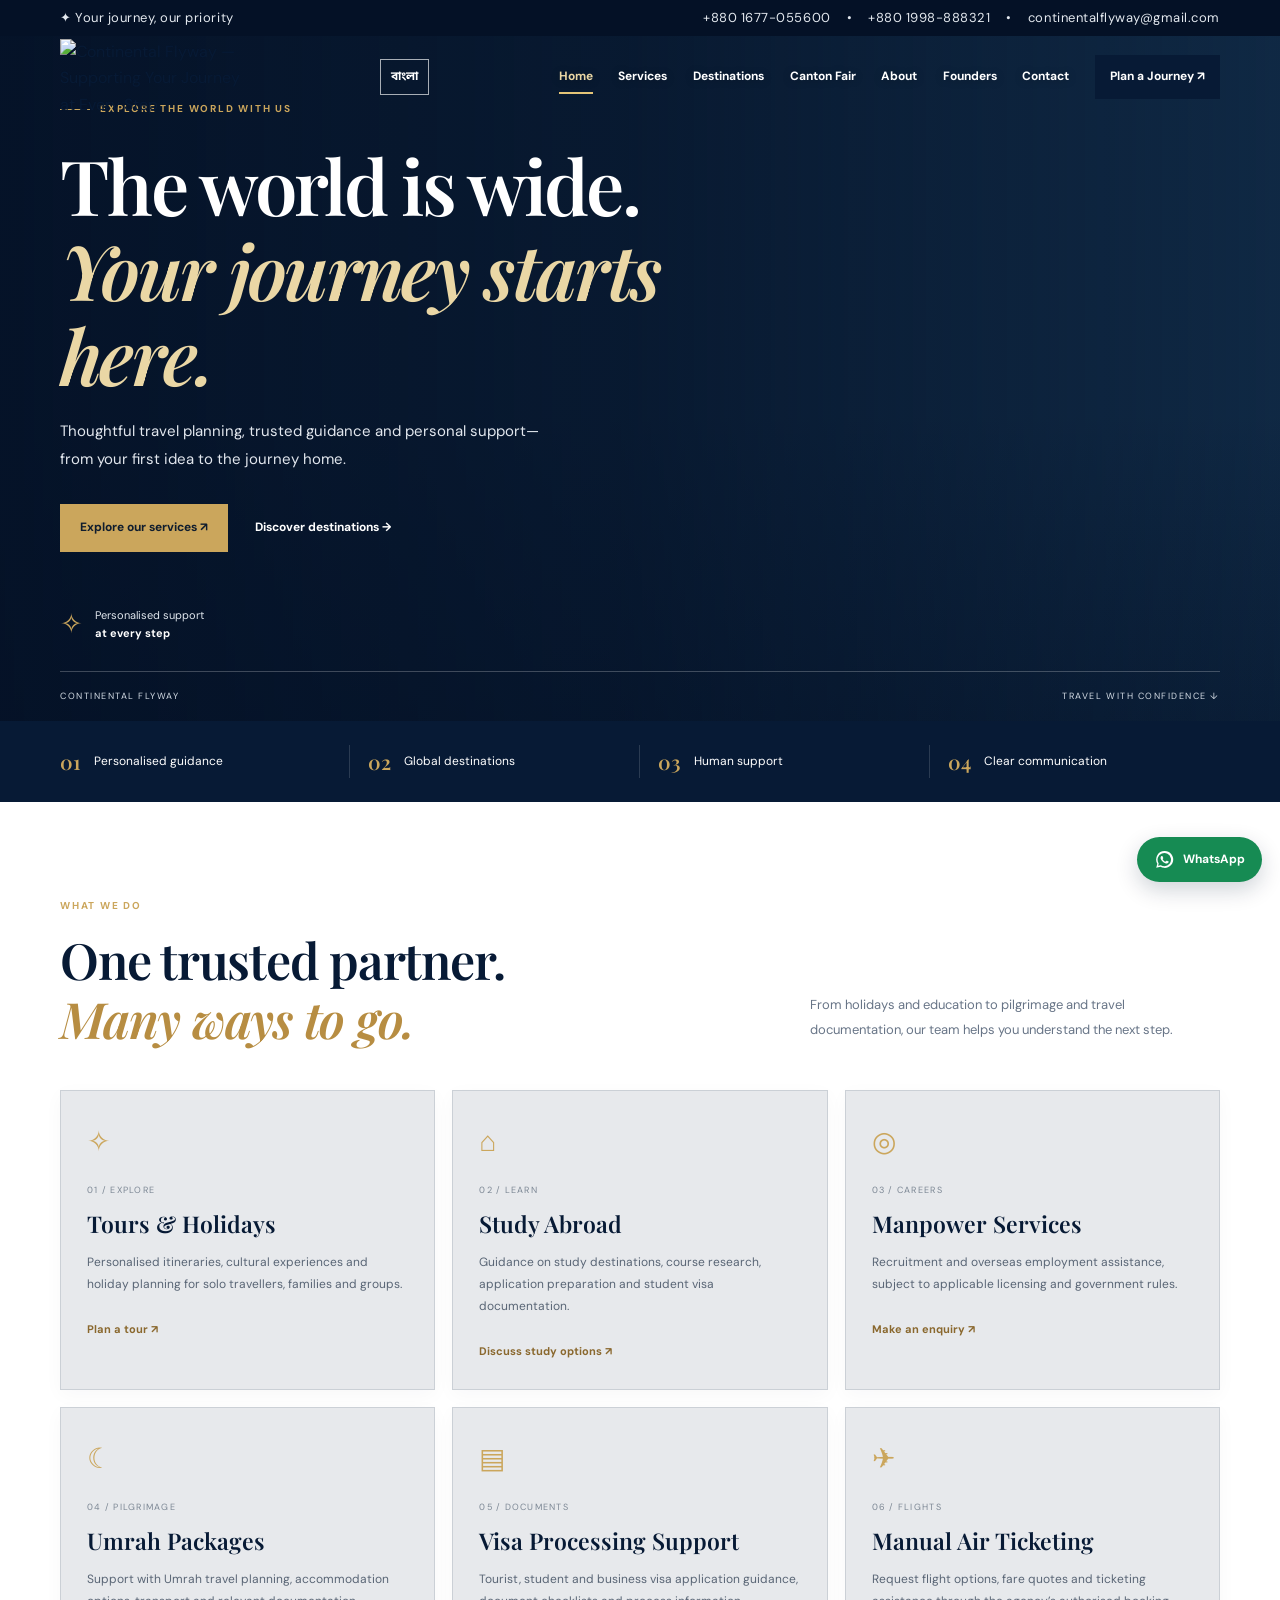
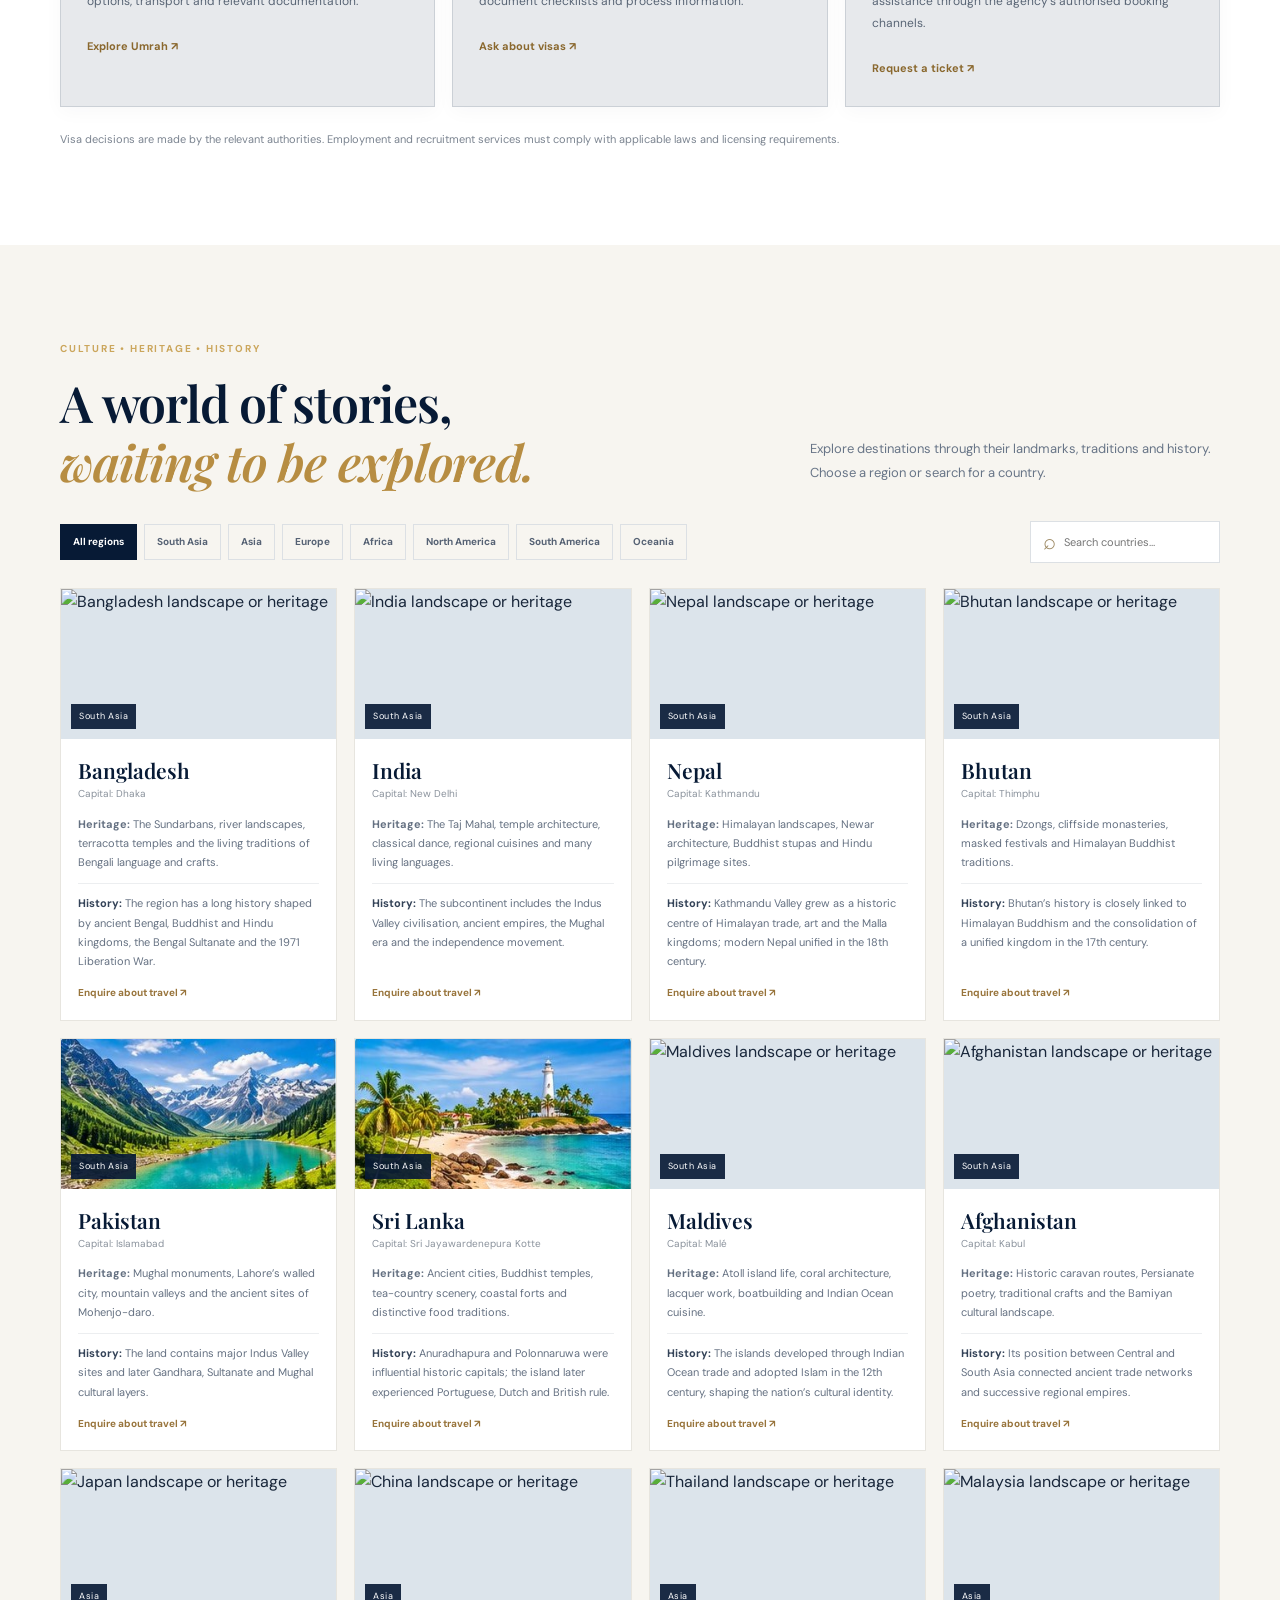
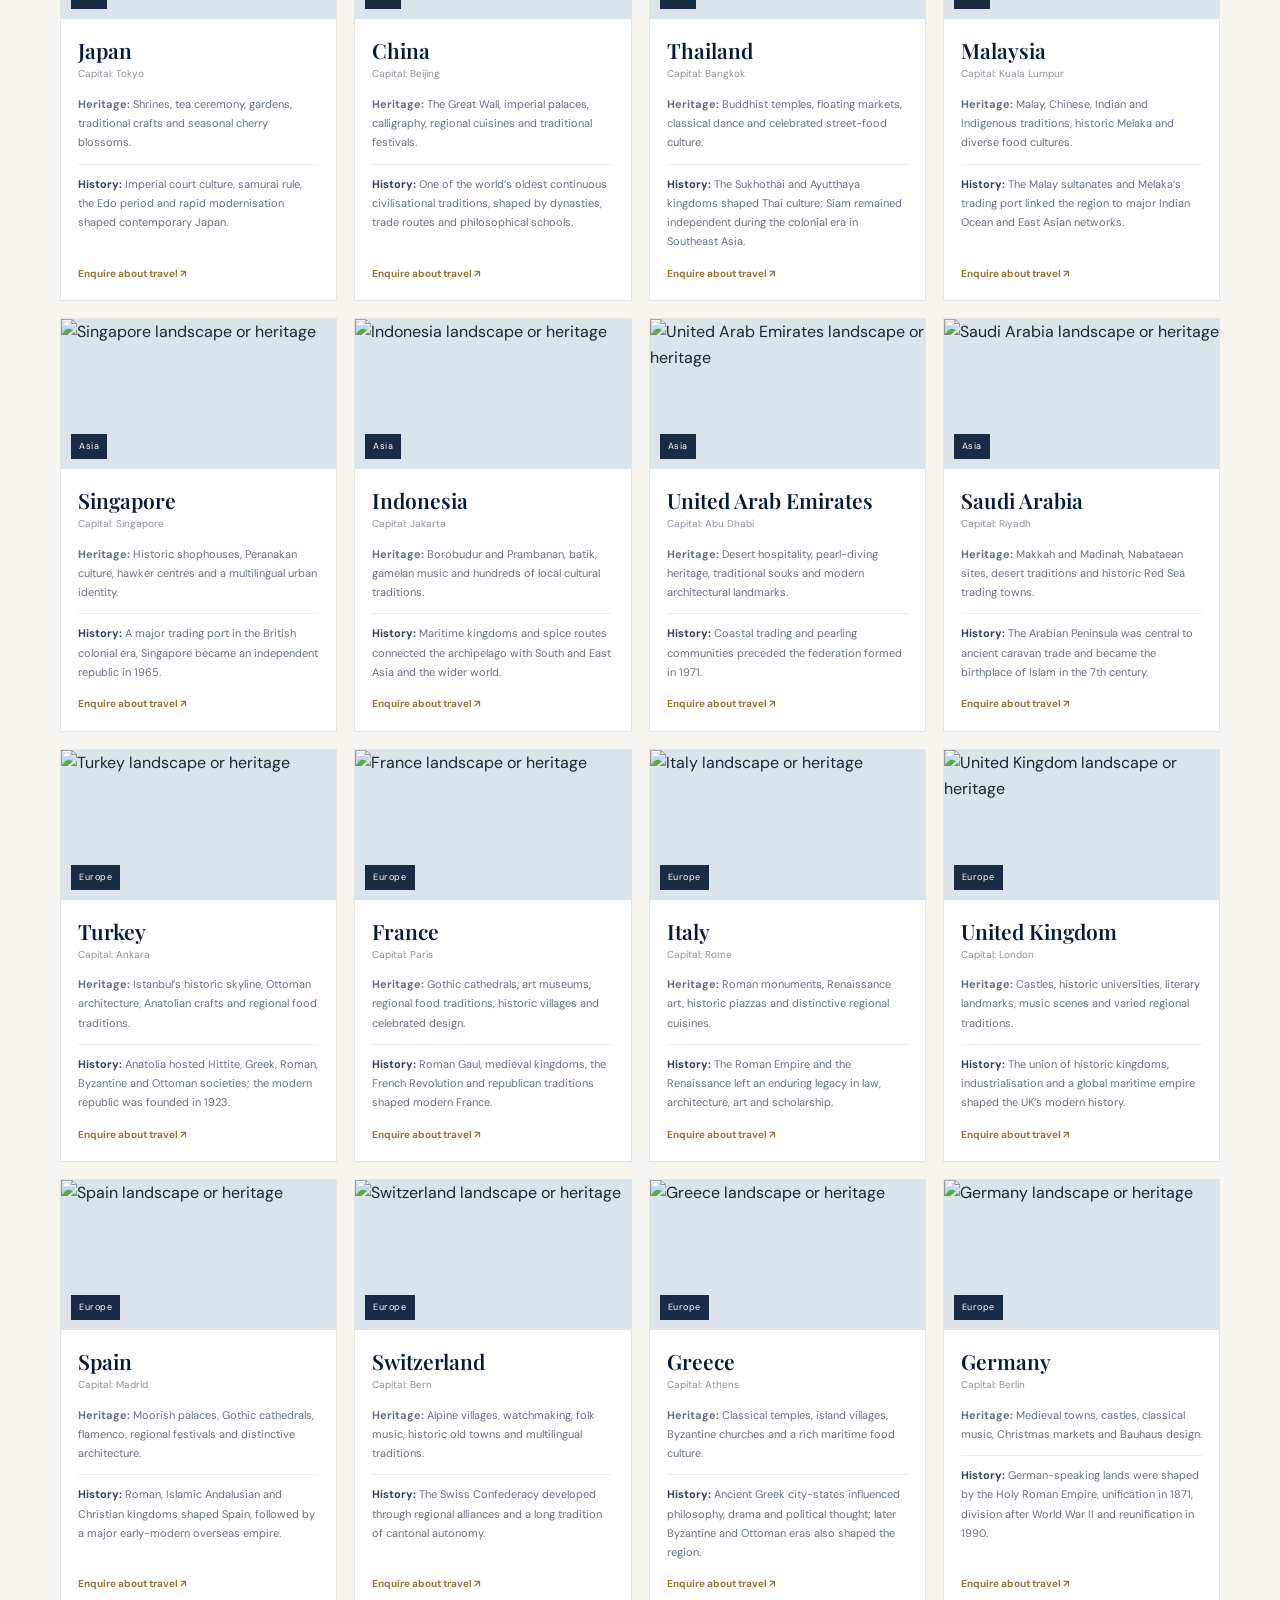
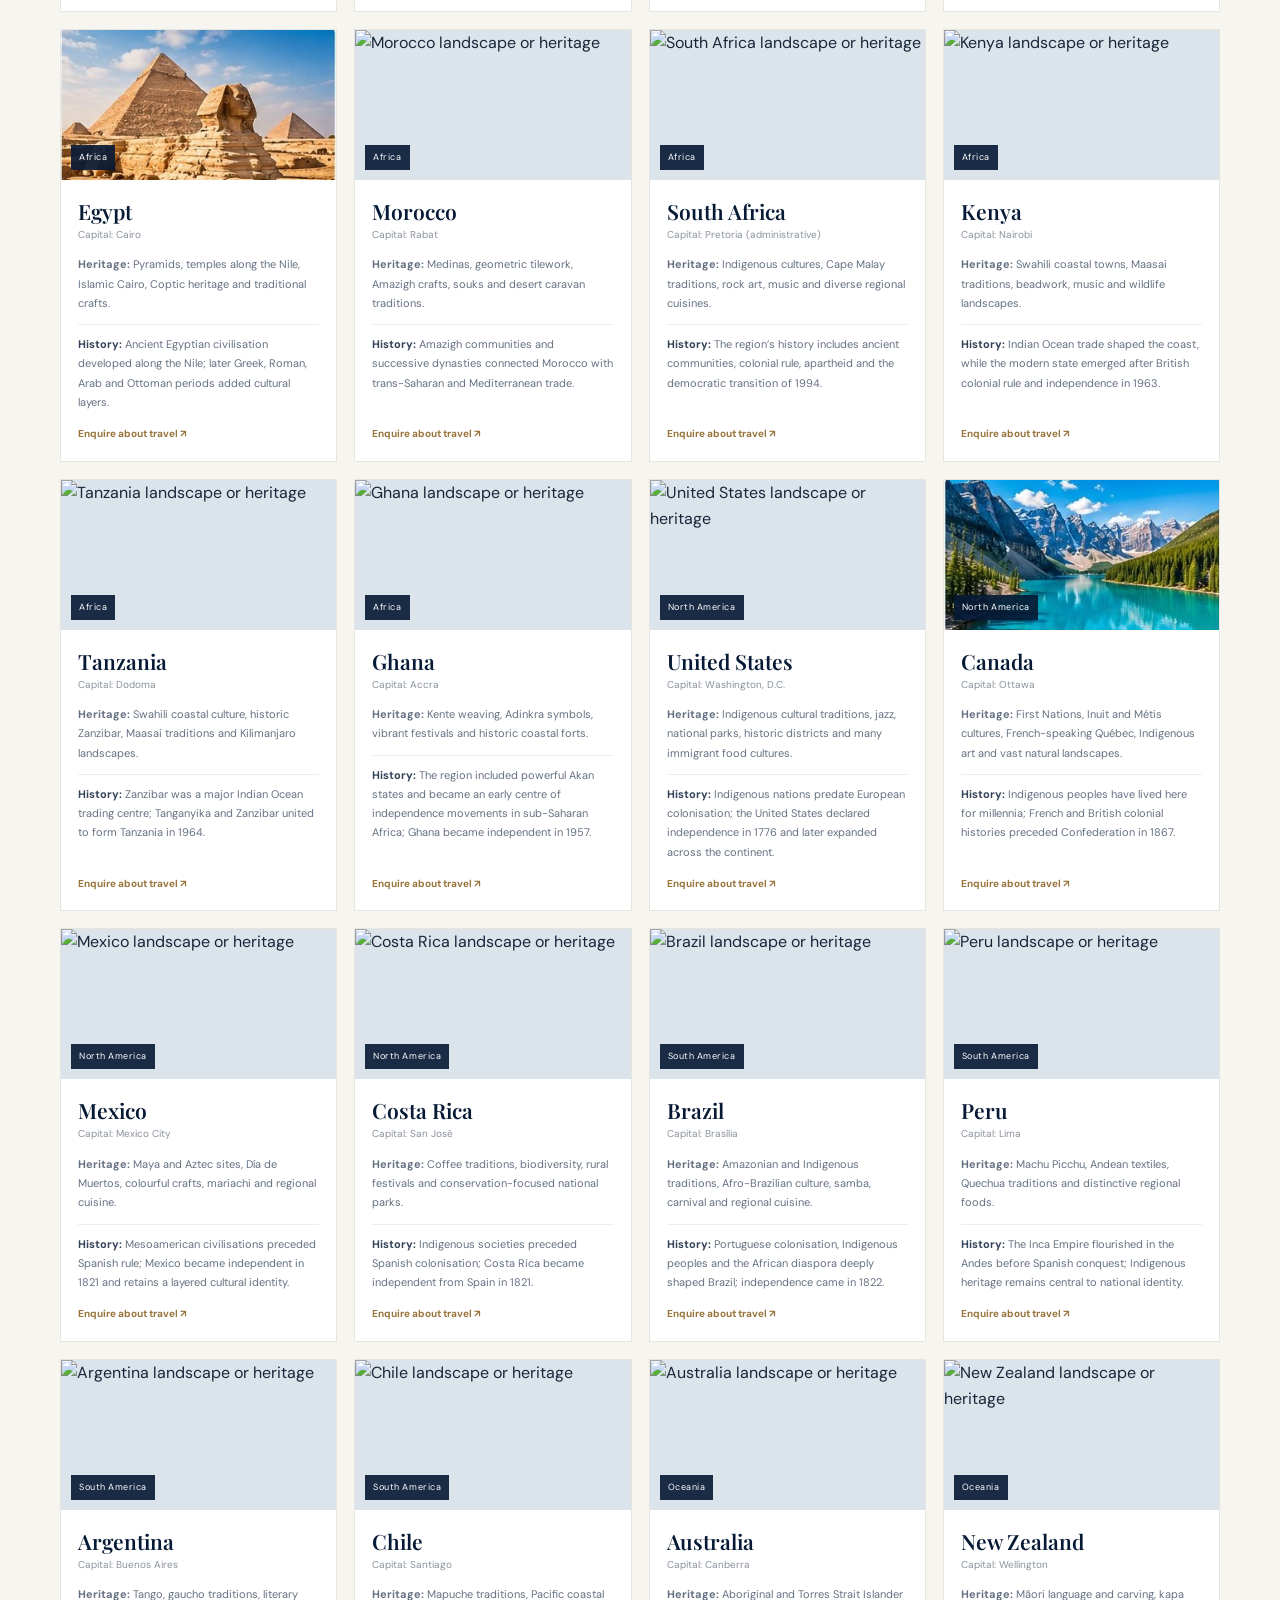
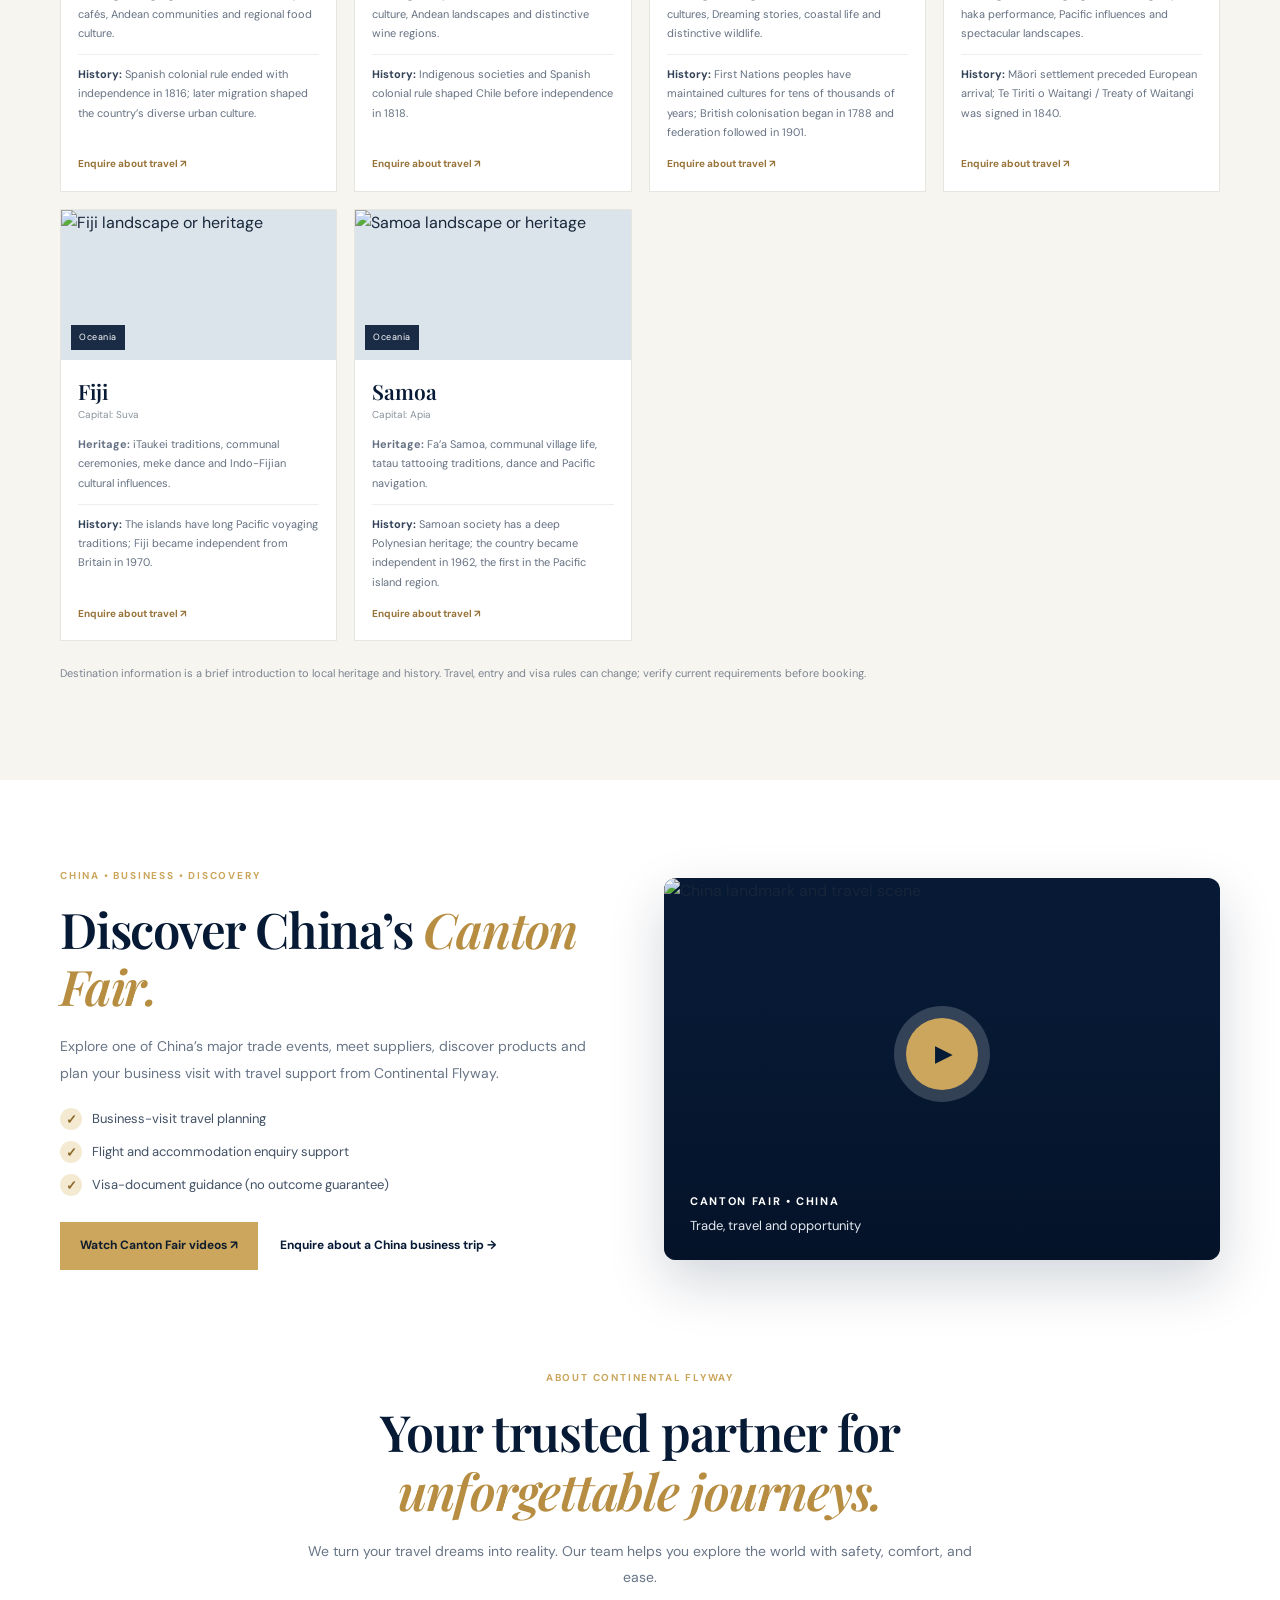
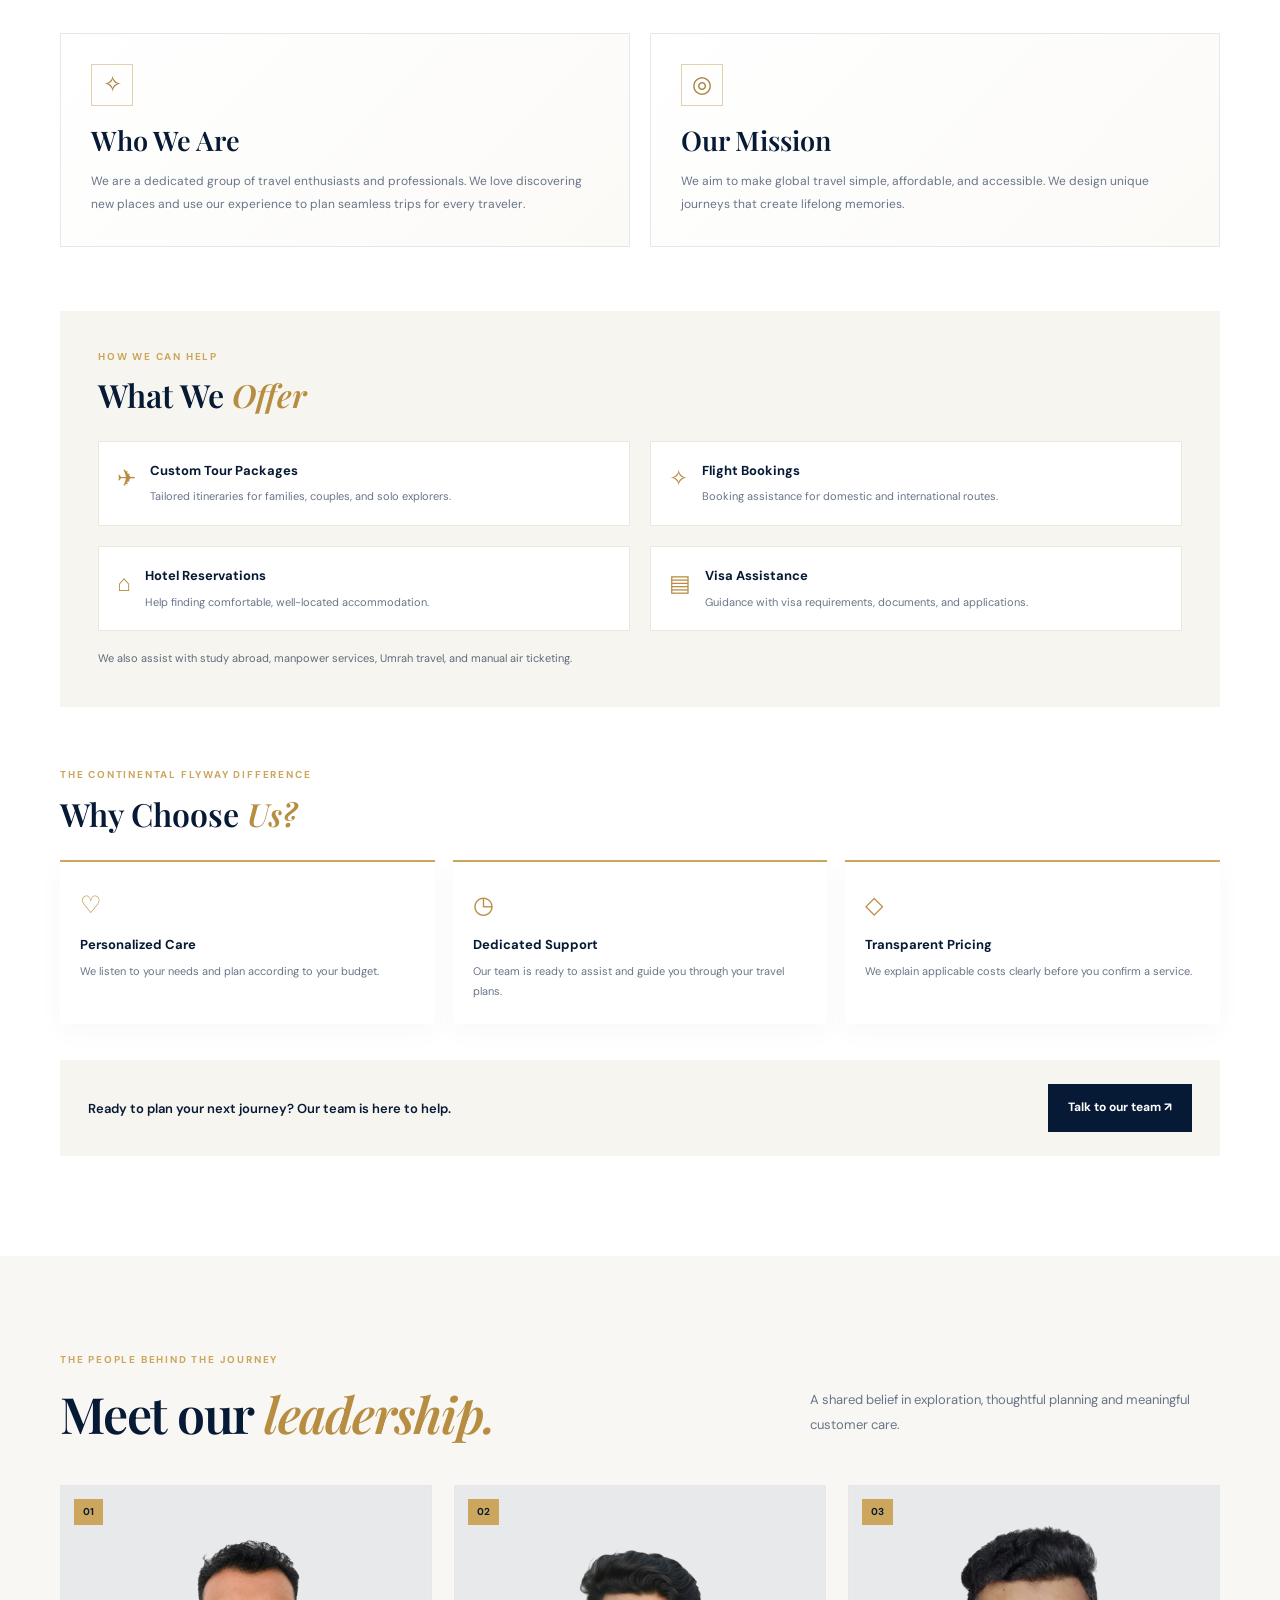
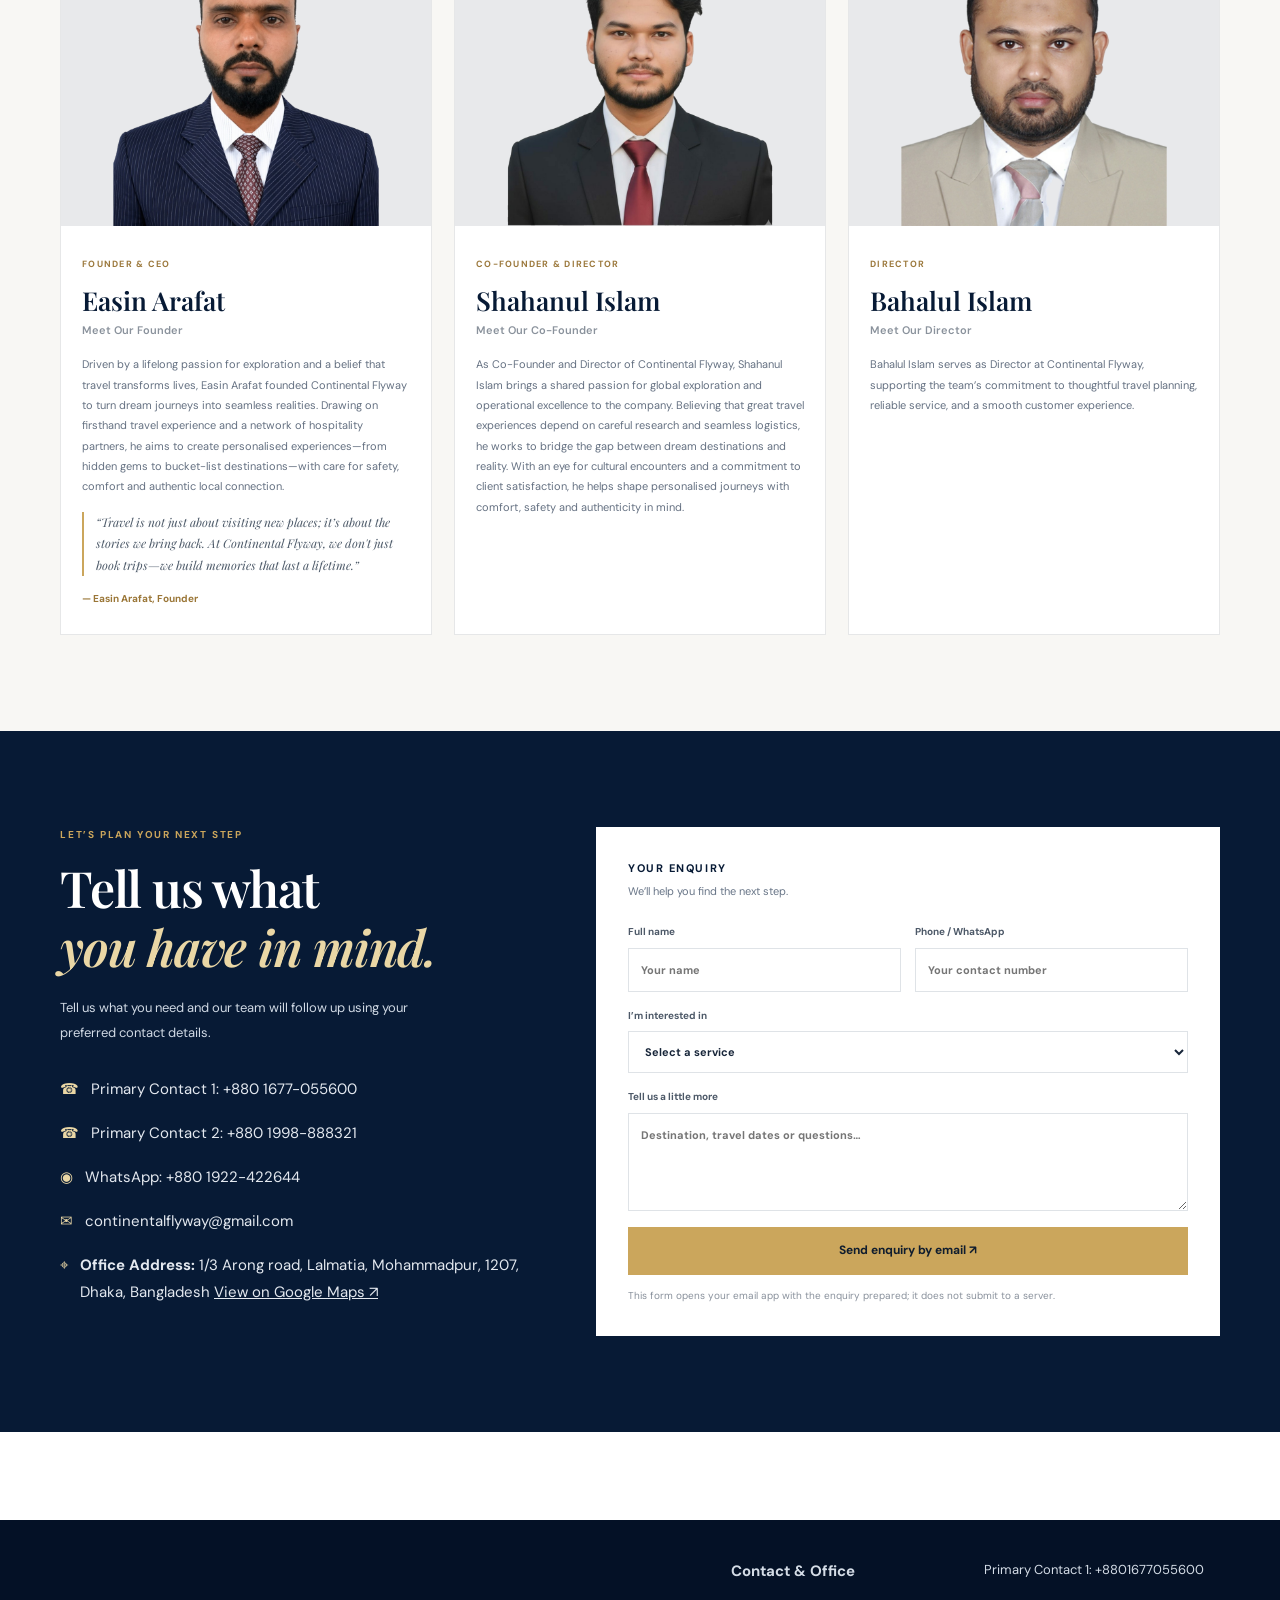
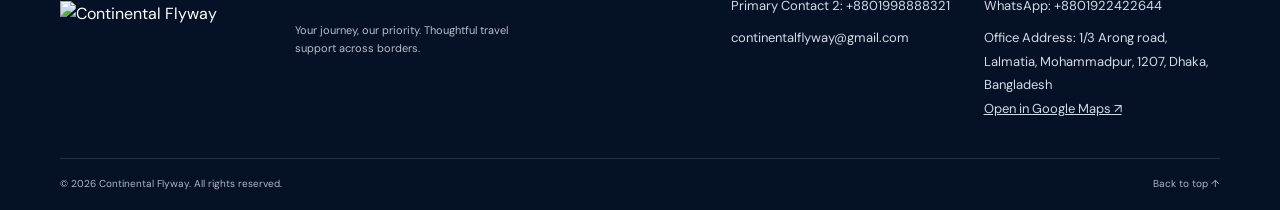
==== commit a208a447: "Add files via upload" ====
--- a/index.html
+++ b/index.html
@@ -12,7 +12,7 @@
 <body>
 <div class="topbar"><div class="container topbar-inner"><span data-en="✦ Your journey, our priority" data-bn="✦ আপনার যাত্রাই আমাদের অগ্রাধিকার">✦ Your journey, our priority</span><div class="top-links"><a href="tel:+8801677055600">+880 1677-055600</a><span>•</span><a href="tel:+8801998888321">+880 1998-888321</a><span>•</span><a href="mailto:continentalflyway@gmail.com">continentalflyway@gmail.com</a></div></div></div>
 <header class="site-header"><div class="container nav-wrap">
-<a class="brand brand-text" href="#home" aria-label="Continental Flyway home">Continental Flyway</a>
+<a class="brand" href="#home" aria-label="Continental Flyway home"><img class="brand-logo-image" src="assets/continental-flyway-logo.png" alt="Continental Flyway — Supporting Your Journey at Every Step"></a>
 <button class="menu-toggle" id="menuToggle" aria-label="Open navigation menu" aria-expanded="false" aria-controls="mainNav"><span></span><span></span><span></span></button>
 <button class="lang-toggle header-language-toggle" id="langToggle" type="button" aria-label="Switch language">বাংলা</button>
 <nav class="main-nav" id="mainNav" aria-label="Main navigation">
@@ -57,6 +57,6 @@
 </div></div></section>
 <section class="enquiry-section" id="enquiry"><div class="container enquiry-layout"><div class="enquiry-copy"><span class="section-kicker" data-en="LET’S PLAN YOUR NEXT STEP" data-bn="আপনার পরবর্তী পদক্ষেপ পরিকল্পনা করি">LET’S PLAN YOUR NEXT STEP</span><h2 data-en="Tell us what<br><em>you have in mind.</em>" data-bn="আপনার পরিকল্পনার<br><em>কথা আমাদের জানান।</em>">Tell us what<br><em>you have in mind.</em></h2><p data-en="Tell us what you need and our team will follow up using your preferred contact details." data-bn="আপনার প্রয়োজন জানিয়ে দিন। আপনার পছন্দের যোগাযোগ মাধ্যমে আমাদের টিম আপনার সঙ্গে যোগাযোগ করবে।">Tell us what you need and our team will follow up using your preferred contact details.</p><div class="contact-mini"><a href="tel:+8801677055600">☎ <span>Primary Contact 1: +880 1677-055600</span></a><a href="tel:+8801998888321">☎ <span>Primary Contact 2: +880 1998-888321</span></a><a href="https://wa.me/8801922422644" target="_blank" rel="noopener">◉ <span>WhatsApp: +880 1922-422644</span></a><a href="mailto:continentalflyway@gmail.com">✉ <span>continentalflyway@gmail.com</span></a><a href="https://maps.app.goo.gl/MpXSr8HMwUXPrT8CA" target="_blank" rel="noopener">⌖ <span><strong data-en="Office Address:" data-bn="অফিসের ঠিকানা:">Office Address:</strong> 1/3 Arong road, Lalmatia, Mohammadpur, 1207, Dhaka, Bangladesh <u data-en="View on Google Maps ↗" data-bn="Google Maps-এ দেখুন ↗">View on Google Maps ↗</u></span></a></div></div><form class="enquiry-form" id="enquiryForm"><div class="form-heading"><span data-en="YOUR ENQUIRY" data-bn="আপনার জিজ্ঞাসা">YOUR ENQUIRY</span><small data-en="We’ll help you find the next step." data-bn="পরবর্তী ধাপ খুঁজে পেতে আমরা সহায়তা করব।">We’ll help you find the next step.</small></div><div class="form-row"><label><span data-en="Full name" data-bn="পূর্ণ নাম">Full name</span><input name="name" required placeholder="Your name" data-placeholder-en="Your name" data-placeholder-bn="আপনার নাম"></label><label><span data-en="Phone / WhatsApp" data-bn="ফোন / WhatsApp">Phone / WhatsApp</span><input name="phone" required placeholder="Your contact number" data-placeholder-en="Your contact number" data-placeholder-bn="আপনার যোগাযোগ নম্বর"></label></div><label><span data-en="I’m interested in" data-bn="আমি যে সেবা চাই">I’m interested in</span><select name="service" required><option value="" data-en="Select a service" data-bn="সেবা নির্বাচন করুন">Select a service</option><option>Tour & Holidays</option><option>Study Abroad</option><option>Manpower Services</option><option>Umrah</option><option>Visa Processing</option><option>Manual Air Ticketing</option><option>Other</option></select></label><label><span data-en="Tell us a little more" data-bn="আরও কিছু জানান">Tell us a little more</span><textarea name="message" rows="4" placeholder="Destination, travel dates or questions…" data-placeholder-en="Destination, travel dates or questions…" data-placeholder-bn="গন্তব্য, ভ্রমণের তারিখ বা আপনার প্রশ্ন…"></textarea></label><button class="button button-gold submit-btn" type="submit" data-en="Send enquiry by email ↗" data-bn="ইমেইলে জিজ্ঞাসা পাঠান ↗">Send enquiry by email ↗</button><p class="form-help" id="formMessage" aria-live="polite" data-en="This form opens your email app with the enquiry prepared; it does not submit to a server." data-bn="এই ফর্মটি আপনার ইমেইল অ্যাপে প্রস্তুত বার্তা খুলবে; এটি সরাসরি সার্ভারে জমা দেয় না।">This form opens your email app with the enquiry prepared; it does not submit to a server.</p></form></div></section>
 </main>
-<footer class="site-footer" id="contact"><div class="container footer-main"><a class="brand footer-brand brand-text" href="#home" aria-label="Continental Flyway home">Continental Flyway</a><p data-en="Your journey, our priority. Thoughtful travel support across borders." data-bn="আপনার যাত্রাই আমাদের অগ্রাধিকার। সীমান্ত পেরিয়ে যত্নশীল ভ্রমণ সহায়তা।">Your journey, our priority. Thoughtful travel support across borders.</p><div class="footer-contact"><strong data-en="Contact & Office" data-bn="যোগাযোগ ও অফিস">Contact &amp; Office</strong><a href="tel:+8801677055600">Primary Contact 1: +8801677055600</a><a href="tel:+8801998888321">Primary Contact 2: +8801998888321</a><a href="https://wa.me/8801922422644" target="_blank" rel="noopener">WhatsApp: +8801922422644</a><a href="mailto:continentalflyway@gmail.com">continentalflyway@gmail.com</a><a href="https://maps.app.goo.gl/MpXSr8HMwUXPrT8CA" target="_blank" rel="noopener"><span data-en="Office Address:" data-bn="অফিসের ঠিকানা:">Office Address:</span> 1/3 Arong road, Lalmatia, Mohammadpur, 1207, Dhaka, Bangladesh<br><u data-en="Open in Google Maps ↗" data-bn="Google Maps-এ খুলুন ↗">Open in Google Maps ↗</u></a></div></div><div class="container footer-bottom"><span>© <span id="year"></span> Continental Flyway. All rights reserved.</span><a href="#home" data-en="Back to top ↑" data-bn="উপরে যান ↑">Back to top ↑</a></div></footer>
+<footer class="site-footer" id="contact"><div class="container footer-main"><a class="brand footer-brand" href="#home" aria-label="Continental Flyway home"><img class="brand-logo-image footer-brand-logo-image" src="assets/continental-flyway-logo.png" alt="Continental Flyway"></a><p data-en="Your journey, our priority. Thoughtful travel support across borders." data-bn="আপনার যাত্রাই আমাদের অগ্রাধিকার। সীমান্ত পেরিয়ে যত্নশীল ভ্রমণ সহায়তা।">Your journey, our priority. Thoughtful travel support across borders.</p><div class="footer-contact"><strong data-en="Contact & Office" data-bn="যোগাযোগ ও অফিস">Contact &amp; Office</strong><a href="tel:+8801677055600">Primary Contact 1: +8801677055600</a><a href="tel:+8801998888321">Primary Contact 2: +8801998888321</a><a href="https://wa.me/8801922422644" target="_blank" rel="noopener">WhatsApp: +8801922422644</a><a href="mailto:continentalflyway@gmail.com">continentalflyway@gmail.com</a><a href="https://maps.app.goo.gl/MpXSr8HMwUXPrT8CA" target="_blank" rel="noopener"><span data-en="Office Address:" data-bn="অফিসের ঠিকানা:">Office Address:</span> 1/3 Arong road, Lalmatia, Mohammadpur, 1207, Dhaka, Bangladesh<br><u data-en="Open in Google Maps ↗" data-bn="Google Maps-এ খুলুন ↗">Open in Google Maps ↗</u></a></div></div><div class="container footer-bottom"><span>© <span id="year"></span> Continental Flyway. All rights reserved.</span><a href="#home" data-en="Back to top ↑" data-bn="উপরে যান ↑">Back to top ↑</a></div></footer>
 <a class="floating-whatsapp" href="https://wa.me/8801922422644" target="_blank" rel="noopener" aria-label="Chat with Continental Flyway on WhatsApp"><svg class="whatsapp-icon" viewBox="0 0 32 32" aria-hidden="true"><path fill="currentColor" d="M16.04 3.2A12.7 12.7 0 0 0 5.1 22.35L3.4 28.6l6.4-1.68A12.8 12.8 0 1 0 16.04 3.2Zm0 23.25c-2 0-3.96-.54-5.66-1.56l-.4-.24-3.8 1 1.02-3.7-.26-.42a10.2 10.2 0 1 1 9.1 4.92Zm5.6-7.64c-.3-.15-1.78-.88-2.06-.98-.28-.1-.48-.15-.68.15-.2.3-.78.98-.95 1.18-.18.2-.35.22-.65.07-.3-.15-1.27-.47-2.42-1.49-.9-.8-1.5-1.78-1.68-2.08-.17-.3-.02-.46.13-.61.13-.13.3-.35.45-.52.15-.18.2-.3.3-.5.1-.2.05-.38-.02-.53-.08-.15-.68-1.63-.93-2.23-.24-.58-.49-.5-.68-.51h-.58c-.2 0-.53.08-.8.38-.28.3-1.05 1.03-1.05 2.5s1.08 2.9 1.23 3.1c.15.2 2.12 3.23 5.14 4.53.72.31 1.28.5 1.72.64.72.23 1.38.2 1.9.12.58-.09 1.78-.73 2.03-1.43.25-.7.25-1.3.18-1.43-.08-.13-.28-.2-.58-.35Z"/></svg><span>WhatsApp</span></a>
 </body></html>
--- a/style.css
+++ b/style.css
@@ -277,22 +277,8 @@
 .services-section .service-card.featured-service .arrow-link{color:#8a682e!important;}
 
 
-/* Language switch beside the hamburger menu; JS continues to use #langToggle. */
-.header-language-toggle{display:inline-flex;align-items:center;justify-content:center;position:relative;z-index:142;flex:0 0 auto;margin-left:10px;white-space:nowrap;border:1px solid rgba(255,255,255,.65);background:rgba(7,26,53,.18);color:#fff;padding:7px 10px;border-radius:6px;font-size:12px;font-weight:700;cursor:pointer;text-shadow:0 1px 5px rgba(0,0,0,.2)}
-.site-header.is-scrolled .header-language-toggle{background:transparent;color:#fff;border-color:rgba(255,255,255,.55)}
-@media(min-width:761px){
-  .header-language-toggle{margin-left:0;margin-right:18px}
-  .menu-toggle{display:none}
-}
-@media(max-width:760px){
-  .nav-wrap{justify-content:flex-start;gap:0}
-  .brand{min-width:0;max-width:calc(100% - 112px)}
-  .brand-text{overflow:hidden;text-overflow:ellipsis}
-  .menu-toggle{margin-left:auto;order:2}
-  .header-language-toggle{order:3;margin-left:8px;padding:7px 9px;font-size:11px}
-  .main-nav{z-index:131}
-}
-@media(max-width:430px){
-  .brand{max-width:calc(100% - 105px)}
-  .header-language-toggle{padding:6px 7px;font-size:10px}
-}
+/* Continental Flyway logo image */
+.site-header .brand-logo-image { display:block; width:190px; height:76px; object-fit:contain; object-position:left center; }
+.site-footer .brand-logo-image { display:block; width:190px; height:76px; object-fit:contain; object-position:left center; }
+@media (max-width:760px) { .site-header .brand-logo-image { width:155px; height:62px; } }
+@media (max-width:430px) { .site-header .brand-logo-image { width:142px; height:58px; } }
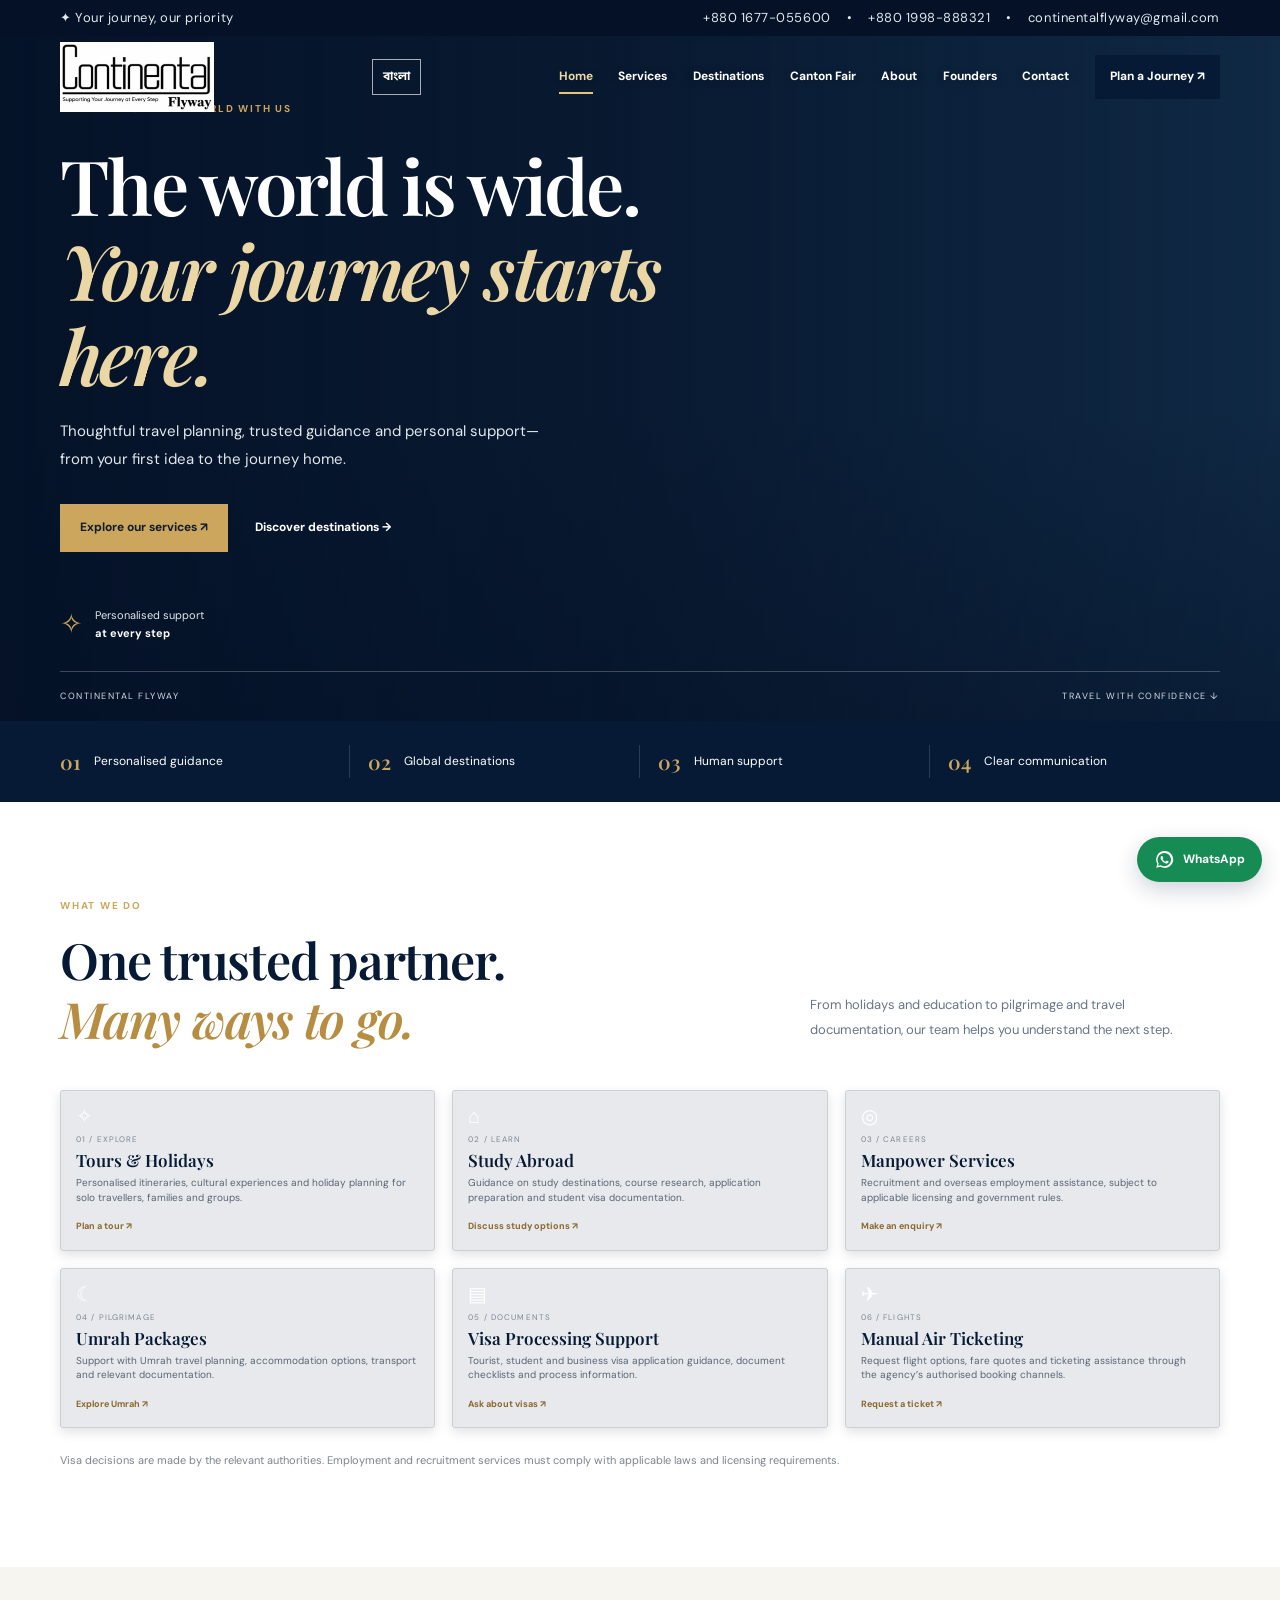
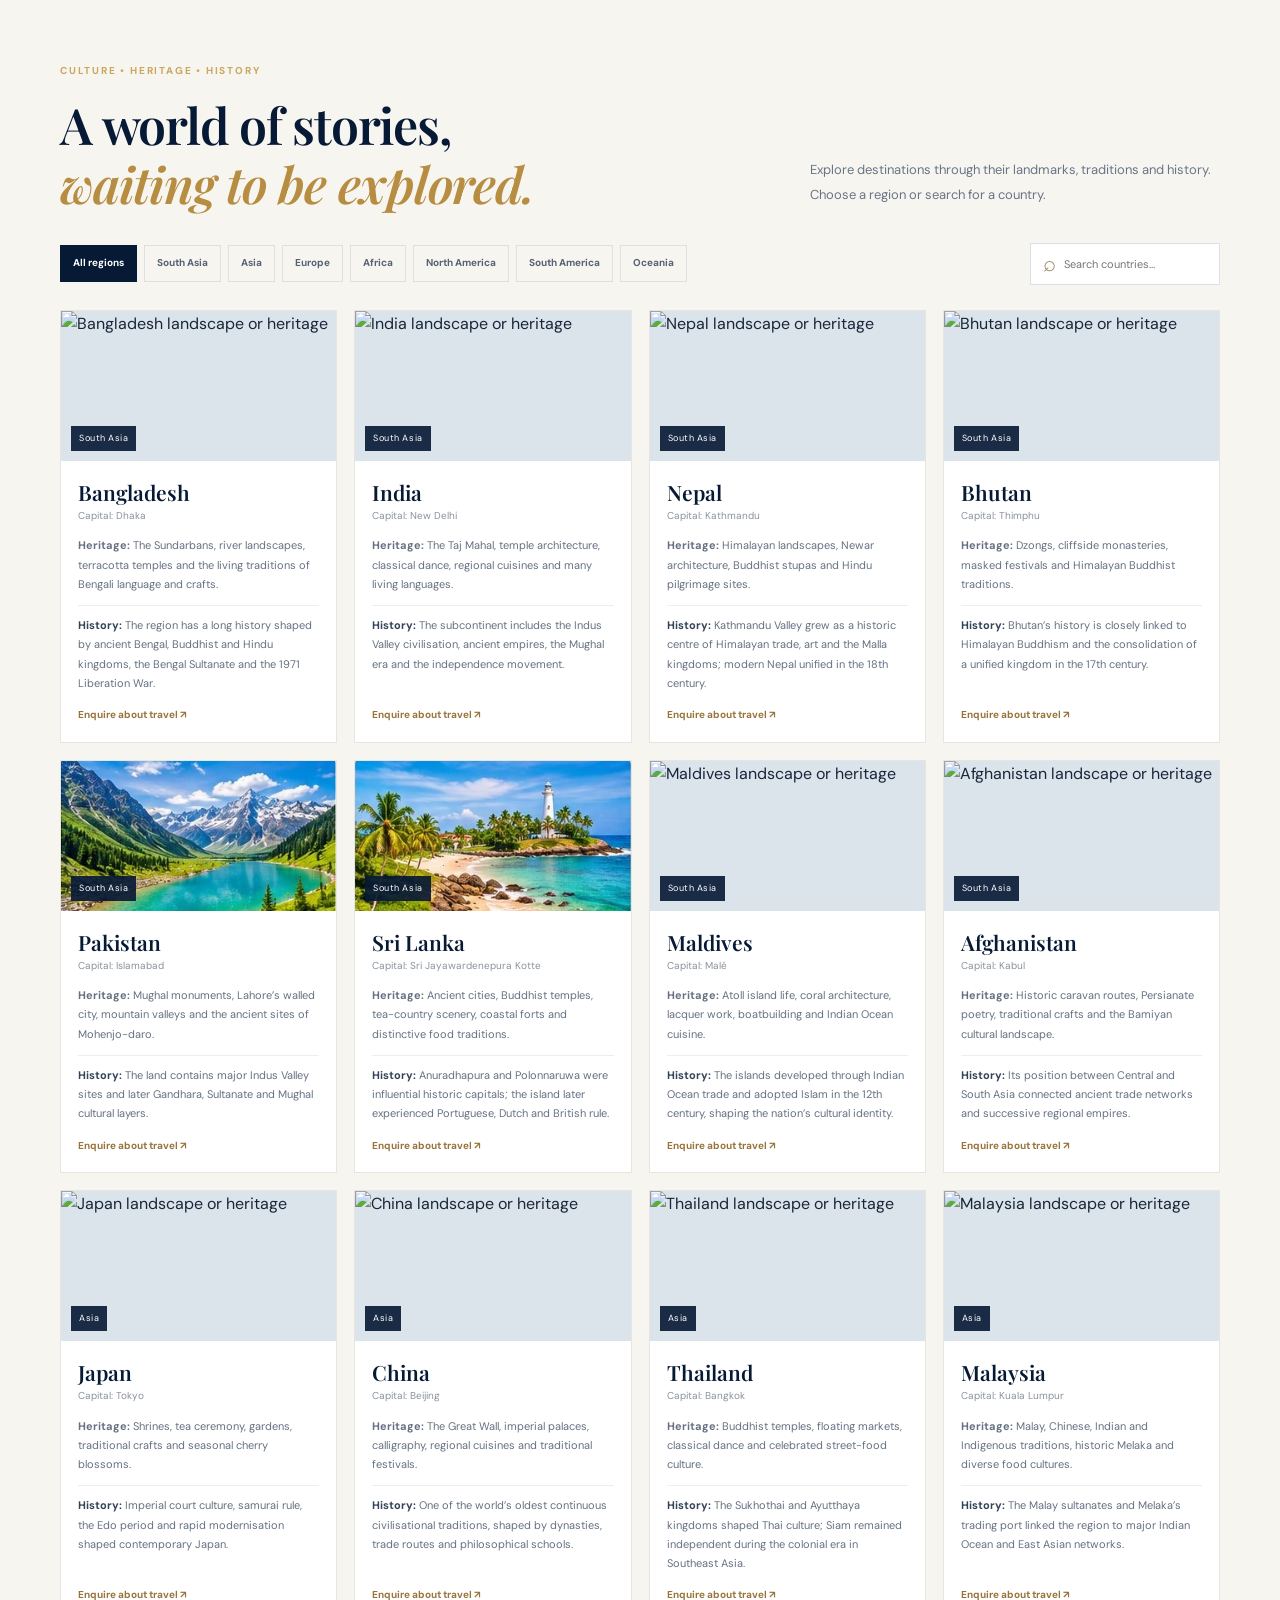
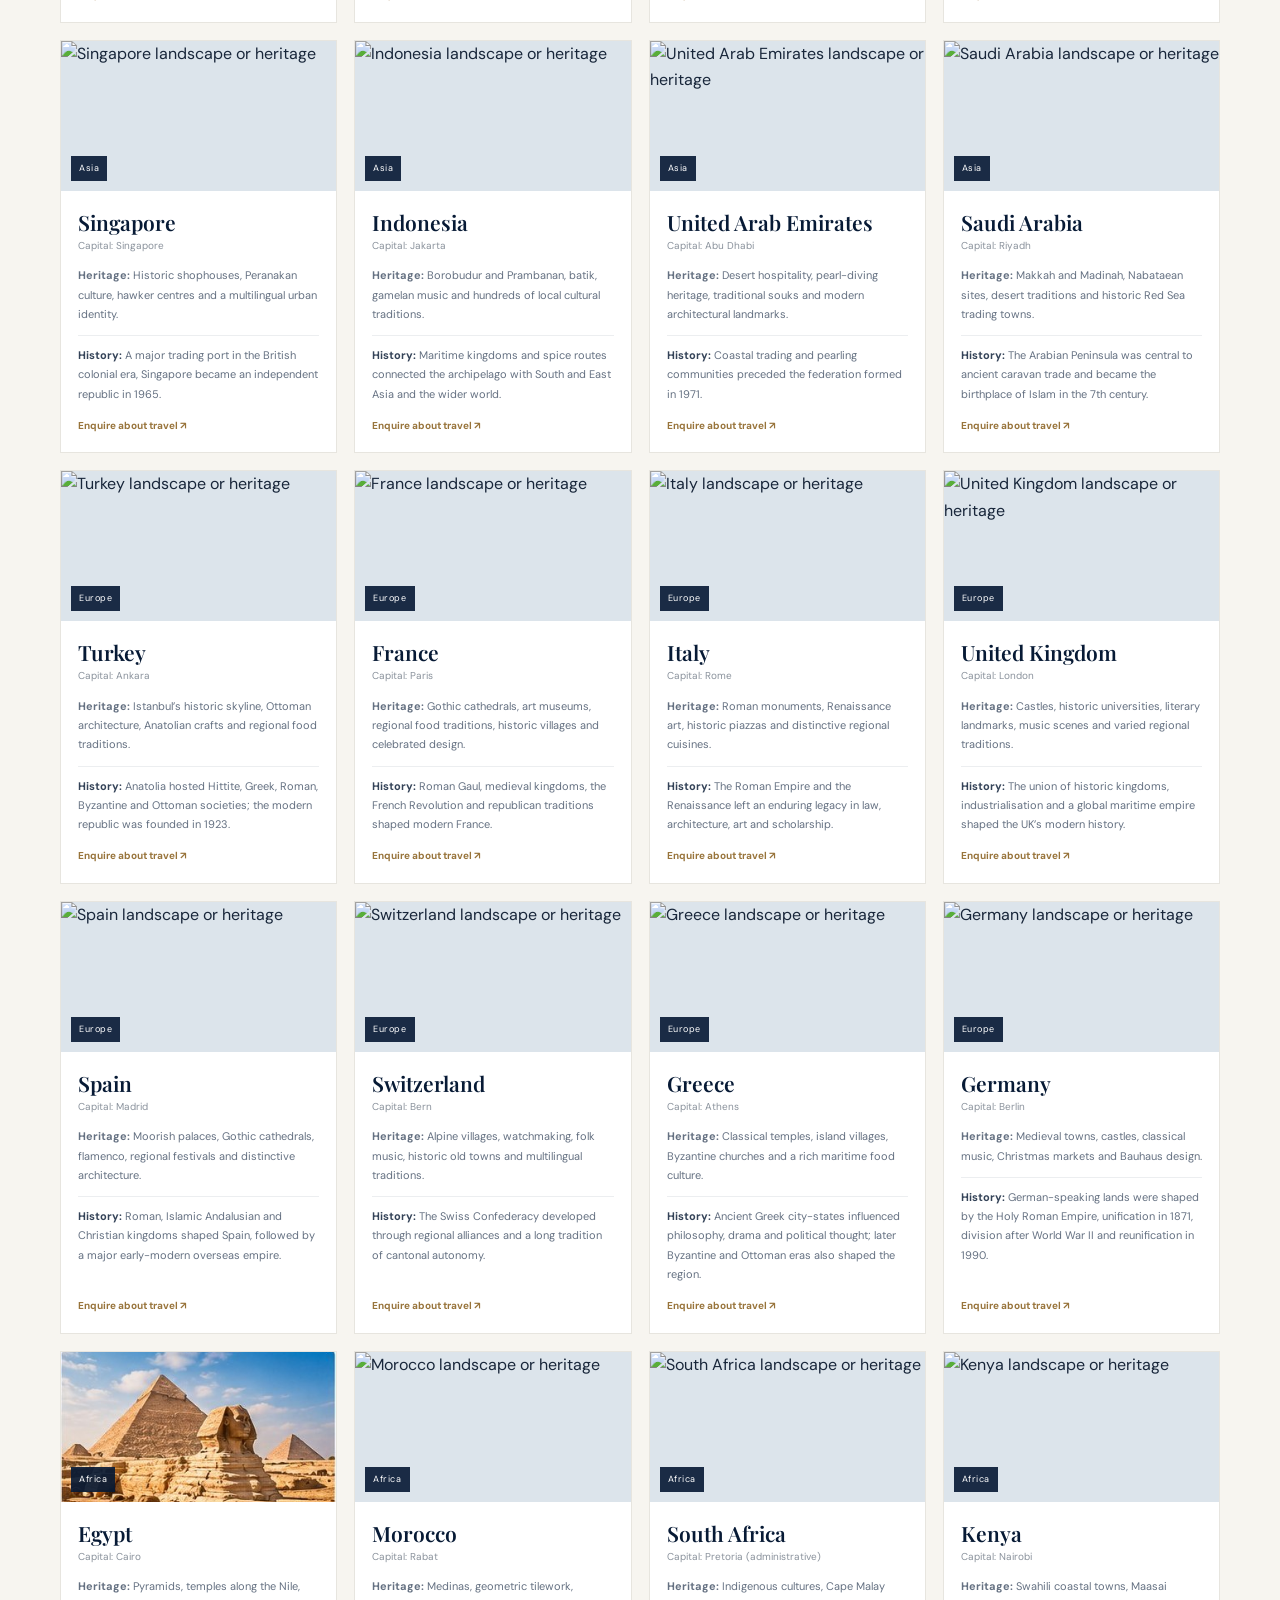
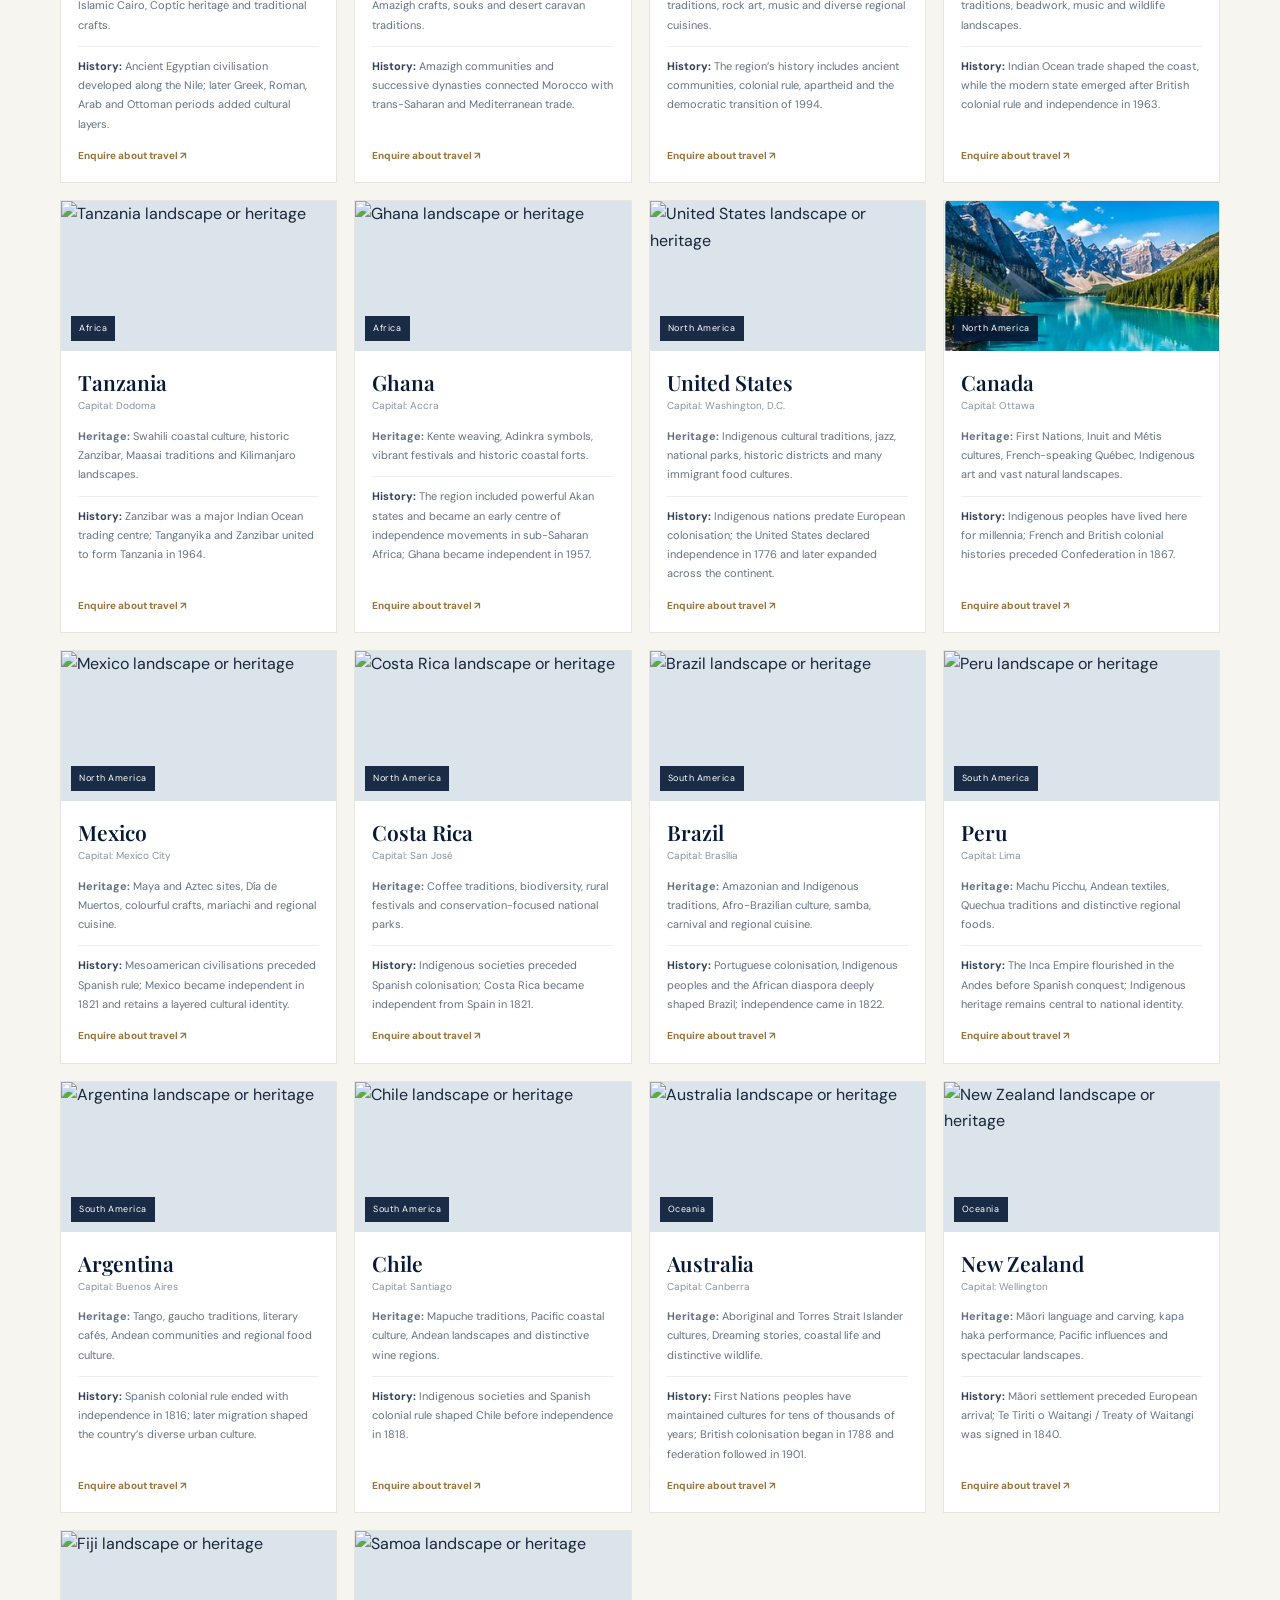
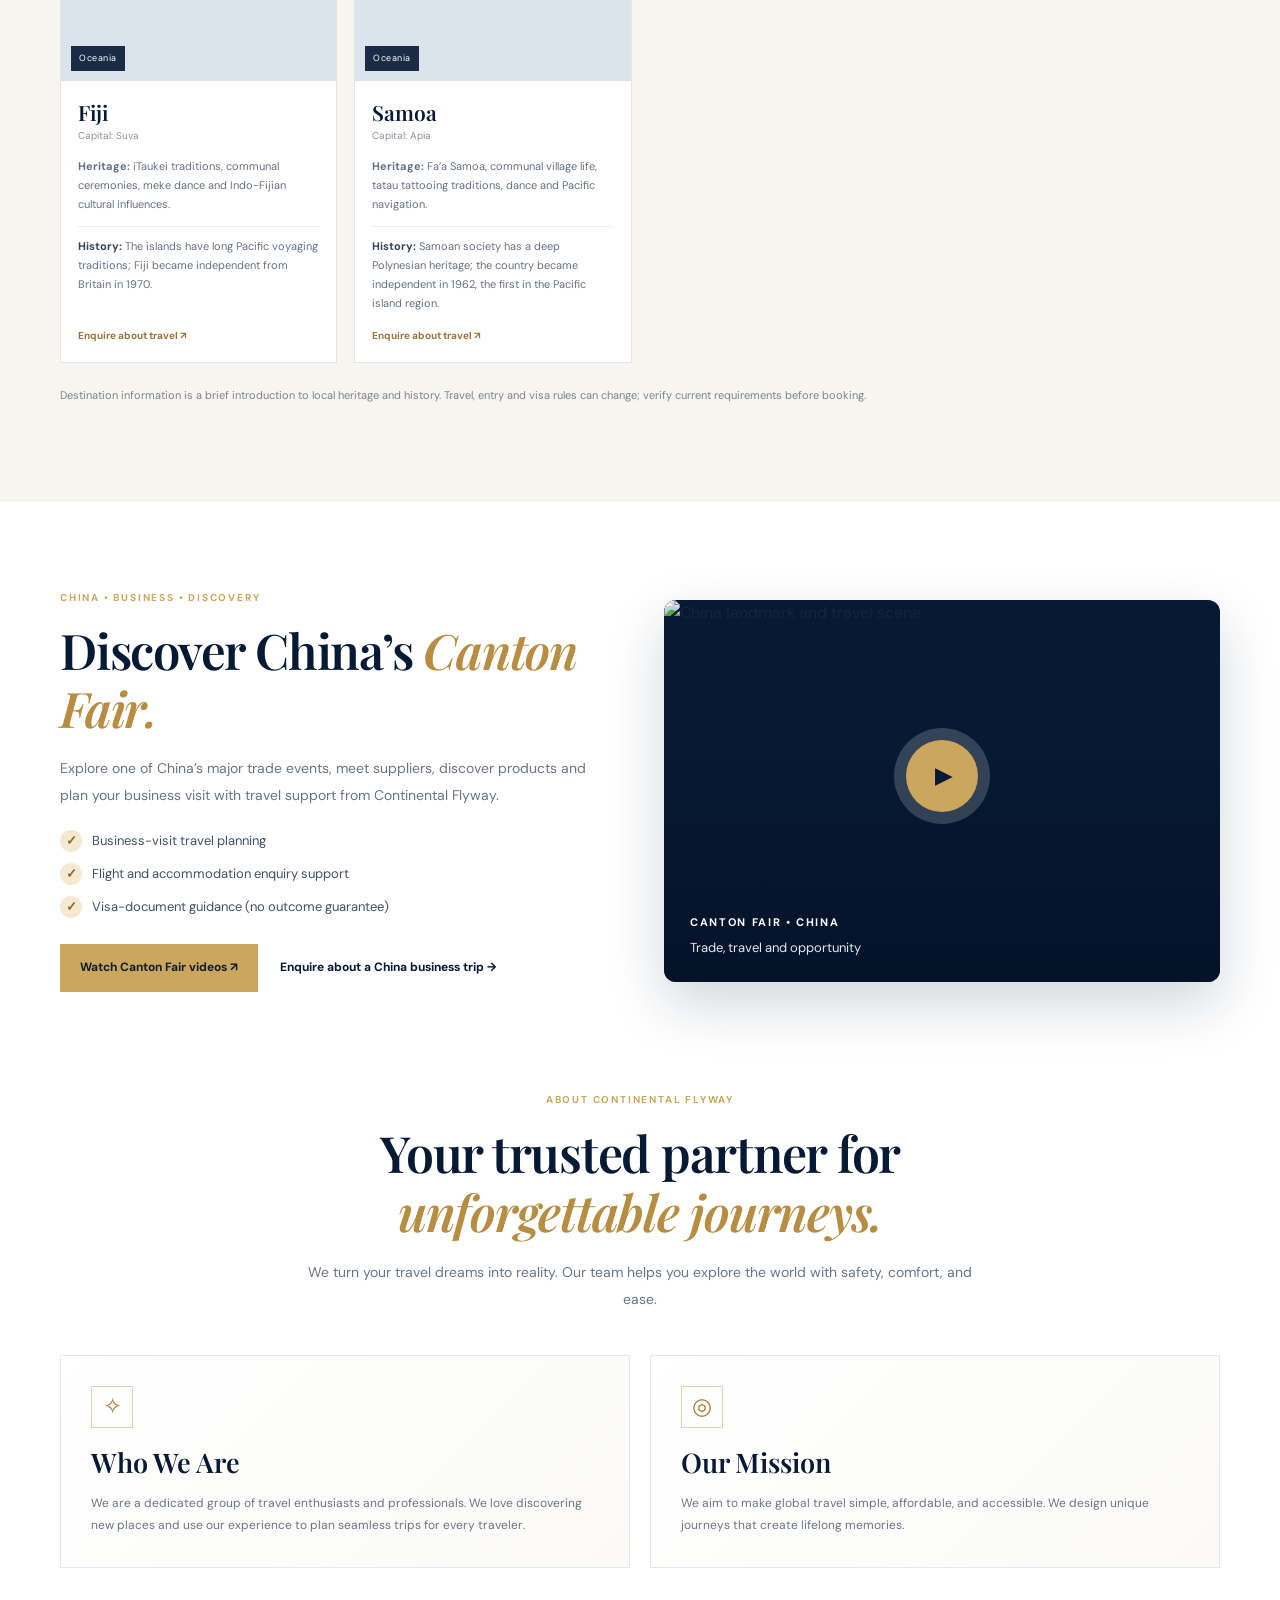
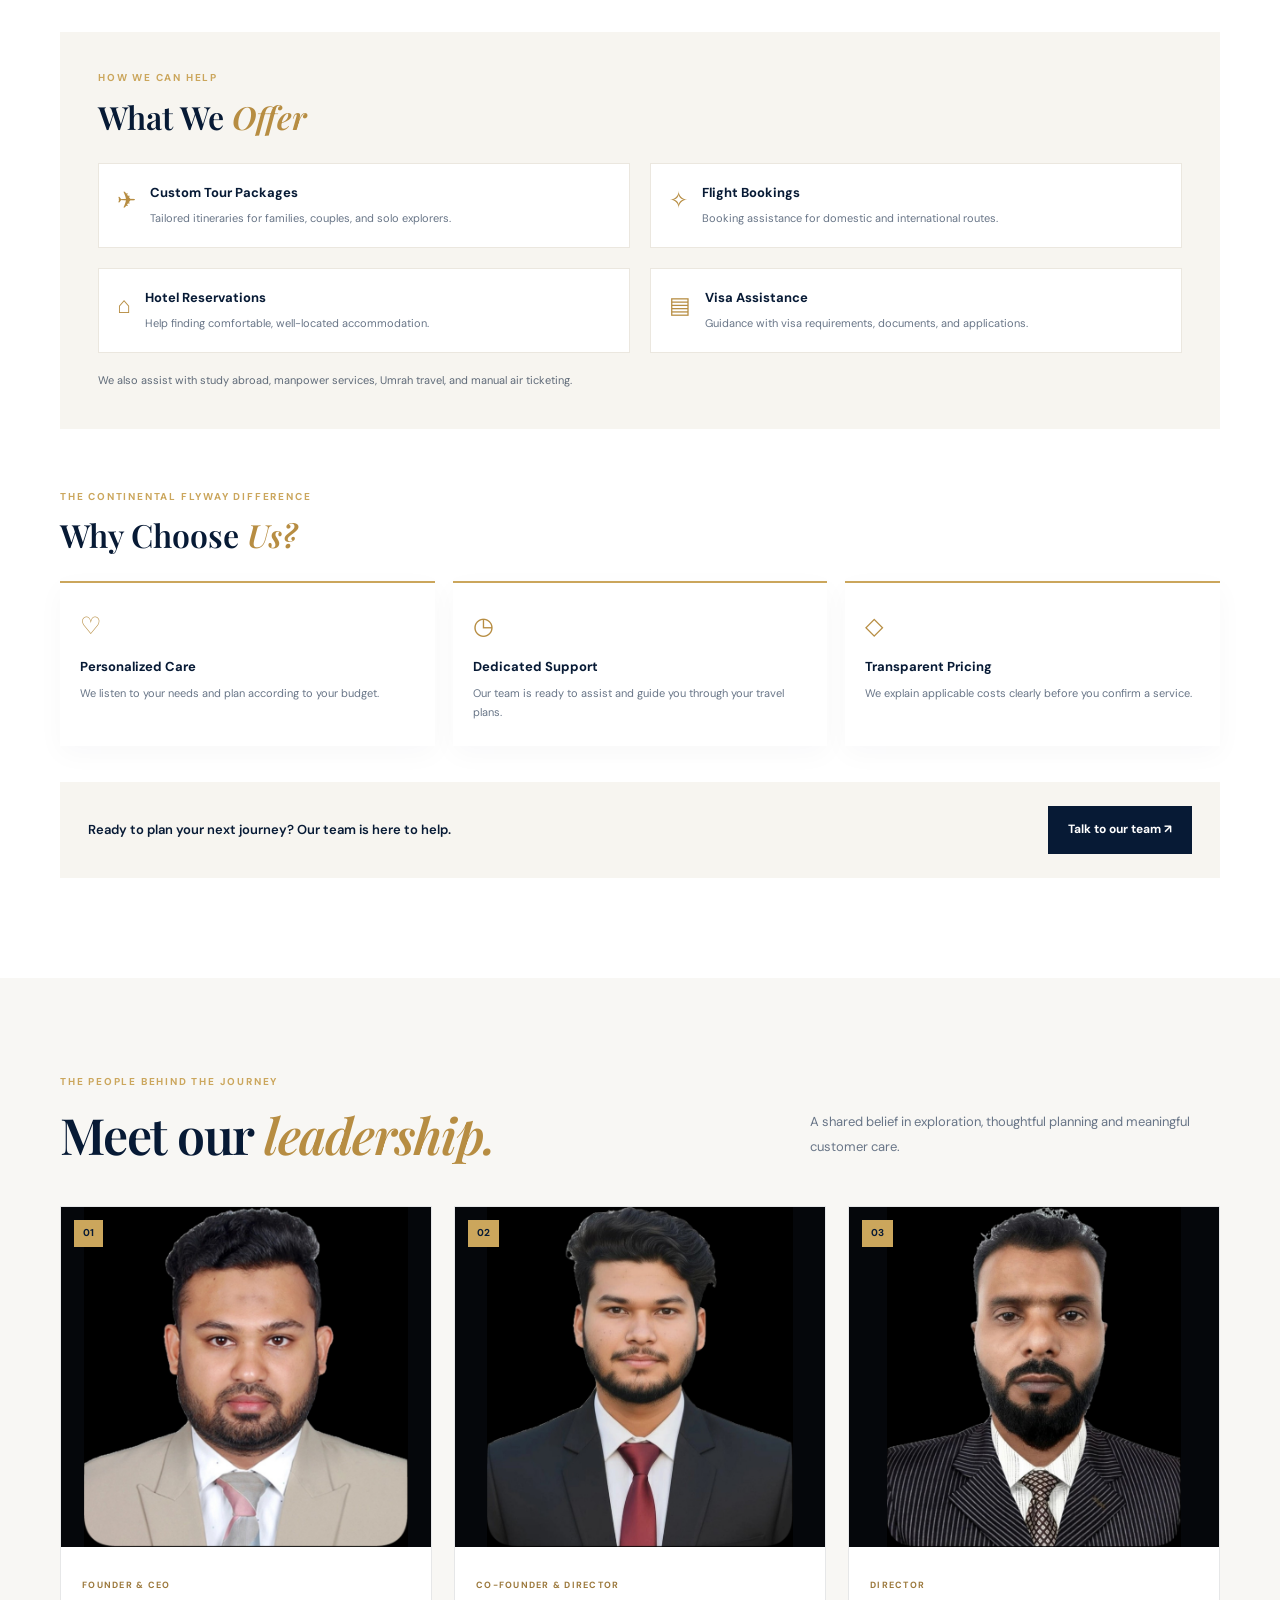
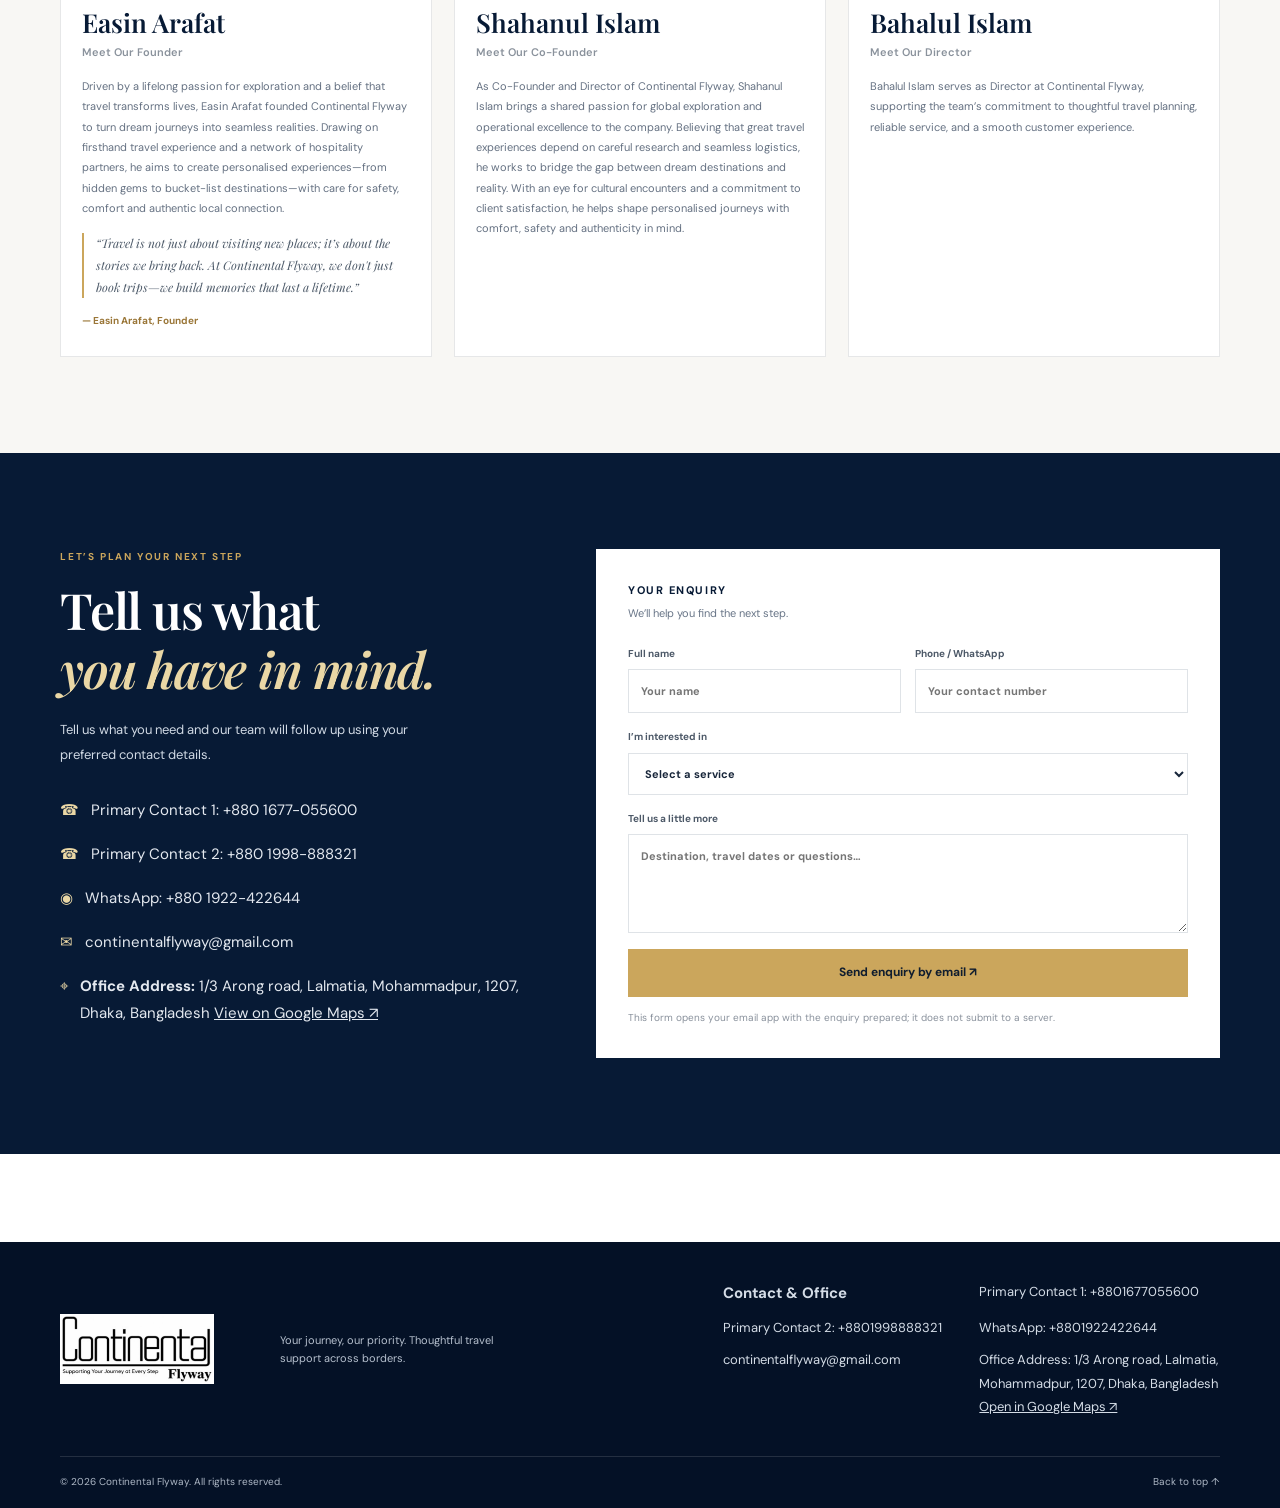
==== commit e66feead: "Add files via upload" ====
--- a/index.html
+++ b/index.html
@@ -51,9 +51,9 @@
   </div>
 <section class="about-section" id="about"><div class="container"><div class="about-intro"><span class="section-kicker" data-en="ABOUT CONTINENTAL FLYWAY" data-bn="কন্টিনেন্টাল ফ্লাইওয়ে সম্পর্কে">ABOUT CONTINENTAL FLYWAY</span><h2 data-en="Your trusted partner for <em>unforgettable journeys.</em>" data-bn="স্মরণীয় ভ্রমণের <em>বিশ্বস্ত সঙ্গী।</em>">Your trusted partner for <em>unforgettable journeys.</em></h2><p data-en="We turn your travel dreams into reality. Our team helps you explore the world with safety, comfort, and ease." data-bn="আমরা আপনার ভ্রমণের স্বপ্নকে বাস্তবে রূপ দিতে সহায়তা করি। নিরাপত্তা, স্বাচ্ছন্দ্য ও সহজ অভিজ্ঞতার সঙ্গে বিশ্ব ঘুরে দেখতে আমাদের টিম আপনার পাশে থাকে।">We turn your travel dreams into reality. Our team helps you explore the world with safety, comfort, and ease.</p></div><div class="about-feature-grid"><article class="about-feature"><span class="about-feature-icon">✧</span><h3 data-en="Who We Are" data-bn="আমরা কারা">Who We Are</h3><p data-en="We are a dedicated group of travel enthusiasts and professionals. We love discovering new places and use our experience to plan seamless trips for every traveler." data-bn="আমরা ভ্রমণপ্রেমী ও পেশাদারদের একটি নিবেদিত দল। নতুন স্থান আবিষ্কার করতে ভালোবাসি এবং আমাদের অভিজ্ঞতা কাজে লাগিয়ে প্রতিটি ভ্রমণকারীর জন্য নির্বিঘ্ন ভ্রমণ পরিকল্পনা করি।">We are a dedicated group of travel enthusiasts and professionals. We love discovering new places and use our experience to plan seamless trips for every traveler.</p></article><article class="about-feature"><span class="about-feature-icon">◎</span><h3 data-en="Our Mission" data-bn="আমাদের লক্ষ্য">Our Mission</h3><p data-en="We aim to make global travel simple, affordable, and accessible. We design unique journeys that create lifelong memories." data-bn="বিশ্বভ্রমণকে সহজ, সাশ্রয়ী ও সবার নাগালের মধ্যে আনাই আমাদের লক্ষ্য। আমরা এমন বিশেষ ভ্রমণ অভিজ্ঞতা পরিকল্পনা করি, যা আজীবন স্মরণীয় হয়ে থাকে।">We aim to make global travel simple, affordable, and accessible. We design unique journeys that create lifelong memories.</p></article></div><div class="about-offers"><div class="about-subheading"><span class="section-kicker" data-en="HOW WE CAN HELP" data-bn="যেভাবে আমরা সহায়তা করি">HOW WE CAN HELP</span><h3 data-en="What We <em>Offer</em>" data-bn="আমাদের <em>সেবাসমূহ</em>">What We <em>Offer</em></h3></div><div class="about-offer-grid"><article><span>✈</span><div><h4 data-en="Custom Tour Packages" data-bn="কাস্টম ট্যুর প্যাকেজ">Custom Tour Packages</h4><p data-en="Tailored itineraries for families, couples, and solo explorers." data-bn="পরিবার, দম্পতি ও একক ভ্রমণকারীদের জন্য ব্যক্তিগত ভ্রমণসূচি।">Tailored itineraries for families, couples, and solo explorers.</p></div></article><article><span>✧</span><div><h4 data-en="Flight Bookings" data-bn="ফ্লাইট বুকিং">Flight Bookings</h4><p data-en="Booking assistance for domestic and international routes." data-bn="দেশীয় ও আন্তর্জাতিক রুটে ফ্লাইট বুকিং সহায়তা।">Booking assistance for domestic and international routes.</p></div></article><article><span>⌂</span><div><h4 data-en="Hotel Reservations" data-bn="হোটেল রিজার্ভেশন">Hotel Reservations</h4><p data-en="Help finding comfortable, well-located accommodation." data-bn="আরামদায়ক ও সুবিধাজনক স্থানের আবাসন খুঁজতে সহায়তা।">Help finding comfortable, well-located accommodation.</p></div></article><article><span>▤</span><div><h4 data-en="Visa Assistance" data-bn="ভিসা সহায়তা">Visa Assistance</h4><p data-en="Guidance with visa requirements, documents, and applications." data-bn="ভিসার শর্ত, নথিপত্র ও আবেদন প্রক্রিয়ায় দিকনির্দেশনা।">Guidance with visa requirements, documents, and applications.</p></div></article></div><p class="about-extra" data-en="We also assist with study abroad, manpower services, Umrah travel, and manual air ticketing." data-bn="এছাড়াও আমরা বিদেশে পড়াশোনা, ম্যানপাওয়ার সেবা, ওমরাহ ভ্রমণ ও ম্যানুয়াল এয়ার টিকেটিংয়ে সহায়তা করি।">We also assist with study abroad, manpower services, Umrah travel, and manual air ticketing.</p></div><div class="about-why"><div class="about-subheading"><span class="section-kicker" data-en="THE CONTINENTAL FLYWAY DIFFERENCE" data-bn="কেন কন্টিনেন্টাল ফ্লাইওয়ে">THE CONTINENTAL FLYWAY DIFFERENCE</span><h3 data-en="Why Choose <em>Us?</em>" data-bn="কেন <em>আমাদের বেছে নেবেন?</em>">Why Choose <em>Us?</em></h3></div><div class="why-grid"><article><span>♡</span><h4 data-en="Personalized Care" data-bn="ব্যক্তিগত যত্ন">Personalized Care</h4><p data-en="We listen to your needs and plan according to your budget." data-bn="আমরা আপনার প্রয়োজন বুঝে বাজেট অনুযায়ী পরিকল্পনা করি।">We listen to your needs and plan according to your budget.</p></article><article><span>◷</span><h4 data-en="Dedicated Support" data-bn="নিবেদিত সহায়তা">Dedicated Support</h4><p data-en="Our team is ready to assist and guide you through your travel plans." data-bn="ভ্রমণ পরিকল্পনার বিভিন্ন ধাপে আমাদের টিম সহায়তা ও দিকনির্দেশনা দিতে প্রস্তুত।">Our team is ready to assist and guide you through your travel plans.</p></article><article><span>◇</span><h4 data-en="Transparent Pricing" data-bn="স্বচ্ছ মূল্যনীতি">Transparent Pricing</h4><p data-en="We explain applicable costs clearly before you confirm a service." data-bn="সেবা নিশ্চিত করার আগে প্রযোজ্য খরচ পরিষ্কারভাবে জানানো হয়।">We explain applicable costs clearly before you confirm a service.</p></article></div></div><div class="about-cta"><p data-en="Ready to plan your next journey? Our team is here to help." data-bn="আপনার পরবর্তী যাত্রা পরিকল্পনা করতে প্রস্তুত? আমাদের টিম আপনার পাশে আছে।">Ready to plan your next journey? Our team is here to help.</p><a class="button button-navy" href="#enquiry" data-en="Talk to our team ↗" data-bn="আমাদের সঙ্গে যোগাযোগ করুন ↗">Talk to our team ↗</a></div></div></section>
 <section class="founders-section" id="founders"><div class="container"><div class="section-heading"><div><span class="section-kicker" data-en="THE PEOPLE BEHIND THE JOURNEY" data-bn="যাত্রার পেছনের মানুষগুলো">THE PEOPLE BEHIND THE JOURNEY</span><h2 data-en="Meet our <em>leadership.</em>" data-bn="পরিচিত হোন আমাদের <em>নেতৃত্বের সঙ্গে।</em>">Meet our <em>leadership.</em></h2></div><p data-en="A shared belief in exploration, thoughtful planning and meaningful customer care." data-bn="অন্বেষণ, সুচিন্তিত পরিকল্পনা ও আন্তরিক গ্রাহকসেবায় আমাদের অভিন্ন বিশ্বাস।">A shared belief in exploration, thoughtful planning and meaningful customer care.</p></div><div class="founder-grid">
-<article class="founder-card"><div class="founder-photo"><img src="assets/easin-arafat-founder-web.png" alt="Easin Arafat, Founder and CEO" loading="lazy"><span class="founder-number">01</span></div><div class="founder-info"><span class="founder-role" data-en="FOUNDER & CEO" data-bn="প্রতিষ্ঠাতা ও প্রধান নির্বাহী">FOUNDER & CEO</span><h3>Easin Arafat</h3><h4 data-en="Meet Our Founder" data-bn="আমাদের প্রতিষ্ঠাতার পরিচিতি">Meet Our Founder</h4><p data-en="Driven by a lifelong passion for exploration and a belief that travel transforms lives, Easin Arafat founded Continental Flyway to turn dream journeys into seamless realities. Drawing on firsthand travel experience and a network of hospitality partners, he aims to create personalised experiences—from hidden gems to bucket-list destinations—with care for safety, comfort and authentic local connection." data-bn="অন্বেষণের দীর্ঘদিনের আগ্রহ এবং ভ্রমণ মানুষের জীবন বদলে দিতে পারে—এই বিশ্বাস থেকে Easin Arafat Continental Flyway প্রতিষ্ঠা করেন। নিজের ভ্রমণ-অভিজ্ঞতা ও আতিথেয়তা খাতের অংশীদারদের নেটওয়ার্ক কাজে লাগিয়ে তিনি নিরাপত্তা, স্বাচ্ছন্দ্য ও স্থানীয় সংস্কৃতির সঙ্গে সত্যিকারের সংযোগকে গুরুত্ব দিয়ে ব্যক্তিগত ভ্রমণ অভিজ্ঞতা গড়ে তুলতে চান।">Driven by a lifelong passion for exploration and a belief that travel transforms lives, Easin Arafat founded Continental Flyway to turn dream journeys into seamless realities. Drawing on firsthand travel experience and a network of hospitality partners, he aims to create personalised experiences—from hidden gems to bucket-list destinations—with care for safety, comfort and authentic local connection.</p><blockquote data-en="“Travel is not just about visiting new places; it’s about the stories we bring back. At Continental Flyway, we don't just book trips—we build memories that last a lifetime.”" data-bn="“ভ্রমণ শুধু নতুন জায়গায় যাওয়া নয়; আমরা যে গল্পগুলো সঙ্গে নিয়ে ফিরি, সেটিই আসল। Continental Flyway-তে আমরা শুধু ভ্রমণ বুক করি না—আজীবন মনে রাখার মতো স্মৃতি গড়ে তুলি।”">“Travel is not just about visiting new places; it’s about the stories we bring back. At Continental Flyway, we don't just book trips—we build memories that last a lifetime.”</blockquote><span class="quote-credit">— Easin Arafat, Founder</span></div></article>
-<article class="founder-card"><div class="founder-photo"><img src="assets/shahanul-islam-cofounder-web.png" alt="Shahanul Islam, Co-founder and Director" loading="lazy"><span class="founder-number">02</span></div><div class="founder-info"><span class="founder-role" data-en="CO-FOUNDER & DIRECTOR" data-bn="সহ-প্রতিষ্ঠাতা ও পরিচালক">CO-FOUNDER & DIRECTOR</span><h3>Shahanul Islam</h3><h4 data-en="Meet Our Co-Founder" data-bn="আমাদের সহ-প্রতিষ্ঠাতার পরিচিতি">Meet Our Co-Founder</h4><p data-en="As Co-Founder and Director of Continental Flyway, Shahanul Islam brings a shared passion for global exploration and operational excellence to the company. Believing that great travel experiences depend on careful research and seamless logistics, he works to bridge the gap between dream destinations and reality. With an eye for cultural encounters and a commitment to client satisfaction, he helps shape personalised journeys with comfort, safety and authenticity in mind." data-bn="Continental Flyway-এর সহ-প্রতিষ্ঠাতা ও পরিচালক হিসেবে Shahanul Islam বিশ্ব অন্বেষণ এবং কার্যকর পরিচালনার প্রতি আগ্রহ নিয়ে কাজ করেন। তাঁর বিশ্বাস, ভালো ভ্রমণ অভিজ্ঞতার জন্য প্রয়োজন যত্নশীল গবেষণা ও নির্বিঘ্ন ব্যবস্থাপনা। স্থানীয় সংস্কৃতির সঙ্গে পরিচয় এবং গ্রাহক সন্তুষ্টিকে গুরুত্ব দিয়ে তিনি স্বাচ্ছন্দ্য, নিরাপত্তা ও আন্তরিকতাভিত্তিক ব্যক্তিগত ভ্রমণ পরিকল্পনায় অবদান রাখেন।">As Co-Founder and Director of Continental Flyway, Shahanul Islam brings a shared passion for global exploration and operational excellence to the company. Believing that great travel experiences depend on careful research and seamless logistics, he works to bridge the gap between dream destinations and reality. With an eye for cultural encounters and a commitment to client satisfaction, he helps shape personalised journeys with comfort, safety and authenticity in mind.</p></div></article>
-<article class="founder-card"><div class="founder-photo"><img src="assets/bahalul-islam-director-web.png" alt="Bahalul Islam, Director" loading="lazy"><span class="founder-number">03</span></div><div class="founder-info"><span class="founder-role" data-en="DIRECTOR" data-bn="পরিচালক">DIRECTOR</span><h3>Bahalul Islam</h3><h4 data-en="Meet Our Director" data-bn="আমাদের পরিচালকের পরিচিতি">Meet Our Director</h4><p data-en="Bahalul Islam serves as Director at Continental Flyway, supporting the team’s commitment to thoughtful travel planning, reliable service, and a smooth customer experience." data-bn="Bahalul Islam Continental Flyway-এর পরিচালক হিসেবে সুচিন্তিত ভ্রমণ পরিকল্পনা, নির্ভরযোগ্য সেবা এবং গ্রাহকদের স্বাচ্ছন্দ্যময় অভিজ্ঞতা নিশ্চিত করতে কাজ করেন।">Bahalul Islam serves as Director at Continental Flyway, supporting the team’s commitment to thoughtful travel planning, reliable service, and a smooth customer experience.</p></div></article>
+<article class="founder-card"><div class="founder-photo"><img src="assets/easin-arafat-founder.jpg" alt="Easin Arafat, Founder and CEO" loading="lazy"><span class="founder-number">01</span></div><div class="founder-info"><span class="founder-role" data-en="FOUNDER & CEO" data-bn="প্রতিষ্ঠাতা ও প্রধান নির্বাহী">FOUNDER & CEO</span><h3>Easin Arafat</h3><h4 data-en="Meet Our Founder" data-bn="আমাদের প্রতিষ্ঠাতার পরিচিতি">Meet Our Founder</h4><p data-en="Driven by a lifelong passion for exploration and a belief that travel transforms lives, Easin Arafat founded Continental Flyway to turn dream journeys into seamless realities. Drawing on firsthand travel experience and a network of hospitality partners, he aims to create personalised experiences—from hidden gems to bucket-list destinations—with care for safety, comfort and authentic local connection." data-bn="অন্বেষণের দীর্ঘদিনের আগ্রহ এবং ভ্রমণ মানুষের জীবন বদলে দিতে পারে—এই বিশ্বাস থেকে Easin Arafat Continental Flyway প্রতিষ্ঠা করেন। নিজের ভ্রমণ-অভিজ্ঞতা ও আতিথেয়তা খাতের অংশীদারদের নেটওয়ার্ক কাজে লাগিয়ে তিনি নিরাপত্তা, স্বাচ্ছন্দ্য ও স্থানীয় সংস্কৃতির সঙ্গে সত্যিকারের সংযোগকে গুরুত্ব দিয়ে ব্যক্তিগত ভ্রমণ অভিজ্ঞতা গড়ে তুলতে চান।">Driven by a lifelong passion for exploration and a belief that travel transforms lives, Easin Arafat founded Continental Flyway to turn dream journeys into seamless realities. Drawing on firsthand travel experience and a network of hospitality partners, he aims to create personalised experiences—from hidden gems to bucket-list destinations—with care for safety, comfort and authentic local connection.</p><blockquote data-en="“Travel is not just about visiting new places; it’s about the stories we bring back. At Continental Flyway, we don't just book trips—we build memories that last a lifetime.”" data-bn="“ভ্রমণ শুধু নতুন জায়গায় যাওয়া নয়; আমরা যে গল্পগুলো সঙ্গে নিয়ে ফিরি, সেটিই আসল। Continental Flyway-তে আমরা শুধু ভ্রমণ বুক করি না—আজীবন মনে রাখার মতো স্মৃতি গড়ে তুলি।”">“Travel is not just about visiting new places; it’s about the stories we bring back. At Continental Flyway, we don't just book trips—we build memories that last a lifetime.”</blockquote><span class="quote-credit">— Easin Arafat, Founder</span></div></article>
+<article class="founder-card"><div class="founder-photo"><img src="assets/shahanul-islam-cofounder.jpg" alt="Shahanul Islam, Co-founder and Director" loading="lazy"><span class="founder-number">02</span></div><div class="founder-info"><span class="founder-role" data-en="CO-FOUNDER & DIRECTOR" data-bn="সহ-প্রতিষ্ঠাতা ও পরিচালক">CO-FOUNDER & DIRECTOR</span><h3>Shahanul Islam</h3><h4 data-en="Meet Our Co-Founder" data-bn="আমাদের সহ-প্রতিষ্ঠাতার পরিচিতি">Meet Our Co-Founder</h4><p data-en="As Co-Founder and Director of Continental Flyway, Shahanul Islam brings a shared passion for global exploration and operational excellence to the company. Believing that great travel experiences depend on careful research and seamless logistics, he works to bridge the gap between dream destinations and reality. With an eye for cultural encounters and a commitment to client satisfaction, he helps shape personalised journeys with comfort, safety and authenticity in mind." data-bn="Continental Flyway-এর সহ-প্রতিষ্ঠাতা ও পরিচালক হিসেবে Shahanul Islam বিশ্ব অন্বেষণ এবং কার্যকর পরিচালনার প্রতি আগ্রহ নিয়ে কাজ করেন। তাঁর বিশ্বাস, ভালো ভ্রমণ অভিজ্ঞতার জন্য প্রয়োজন যত্নশীল গবেষণা ও নির্বিঘ্ন ব্যবস্থাপনা। স্থানীয় সংস্কৃতির সঙ্গে পরিচয় এবং গ্রাহক সন্তুষ্টিকে গুরুত্ব দিয়ে তিনি স্বাচ্ছন্দ্য, নিরাপত্তা ও আন্তরিকতাভিত্তিক ব্যক্তিগত ভ্রমণ পরিকল্পনায় অবদান রাখেন।">As Co-Founder and Director of Continental Flyway, Shahanul Islam brings a shared passion for global exploration and operational excellence to the company. Believing that great travel experiences depend on careful research and seamless logistics, he works to bridge the gap between dream destinations and reality. With an eye for cultural encounters and a commitment to client satisfaction, he helps shape personalised journeys with comfort, safety and authenticity in mind.</p></div></article>
+<article class="founder-card"><div class="founder-photo"><img src="assets/bahalul-islam-director.jpg" alt="Bahalul Islam, Director" loading="lazy"><span class="founder-number">03</span></div><div class="founder-info"><span class="founder-role" data-en="DIRECTOR" data-bn="পরিচালক">DIRECTOR</span><h3>Bahalul Islam</h3><h4 data-en="Meet Our Director" data-bn="আমাদের পরিচালকের পরিচিতি">Meet Our Director</h4><p data-en="Bahalul Islam serves as Director at Continental Flyway, supporting the team’s commitment to thoughtful travel planning, reliable service, and a smooth customer experience." data-bn="Bahalul Islam Continental Flyway-এর পরিচালক হিসেবে সুচিন্তিত ভ্রমণ পরিকল্পনা, নির্ভরযোগ্য সেবা এবং গ্রাহকদের স্বাচ্ছন্দ্যময় অভিজ্ঞতা নিশ্চিত করতে কাজ করেন।">Bahalul Islam serves as Director at Continental Flyway, supporting the team’s commitment to thoughtful travel planning, reliable service, and a smooth customer experience.</p></div></article>
 </div></div></section>
 <section class="enquiry-section" id="enquiry"><div class="container enquiry-layout"><div class="enquiry-copy"><span class="section-kicker" data-en="LET’S PLAN YOUR NEXT STEP" data-bn="আপনার পরবর্তী পদক্ষেপ পরিকল্পনা করি">LET’S PLAN YOUR NEXT STEP</span><h2 data-en="Tell us what<br><em>you have in mind.</em>" data-bn="আপনার পরিকল্পনার<br><em>কথা আমাদের জানান।</em>">Tell us what<br><em>you have in mind.</em></h2><p data-en="Tell us what you need and our team will follow up using your preferred contact details." data-bn="আপনার প্রয়োজন জানিয়ে দিন। আপনার পছন্দের যোগাযোগ মাধ্যমে আমাদের টিম আপনার সঙ্গে যোগাযোগ করবে।">Tell us what you need and our team will follow up using your preferred contact details.</p><div class="contact-mini"><a href="tel:+8801677055600">☎ <span>Primary Contact 1: +880 1677-055600</span></a><a href="tel:+8801998888321">☎ <span>Primary Contact 2: +880 1998-888321</span></a><a href="https://wa.me/8801922422644" target="_blank" rel="noopener">◉ <span>WhatsApp: +880 1922-422644</span></a><a href="mailto:continentalflyway@gmail.com">✉ <span>continentalflyway@gmail.com</span></a><a href="https://maps.app.goo.gl/MpXSr8HMwUXPrT8CA" target="_blank" rel="noopener">⌖ <span><strong data-en="Office Address:" data-bn="অফিসের ঠিকানা:">Office Address:</strong> 1/3 Arong road, Lalmatia, Mohammadpur, 1207, Dhaka, Bangladesh <u data-en="View on Google Maps ↗" data-bn="Google Maps-এ দেখুন ↗">View on Google Maps ↗</u></span></a></div></div><form class="enquiry-form" id="enquiryForm"><div class="form-heading"><span data-en="YOUR ENQUIRY" data-bn="আপনার জিজ্ঞাসা">YOUR ENQUIRY</span><small data-en="We’ll help you find the next step." data-bn="পরবর্তী ধাপ খুঁজে পেতে আমরা সহায়তা করব।">We’ll help you find the next step.</small></div><div class="form-row"><label><span data-en="Full name" data-bn="পূর্ণ নাম">Full name</span><input name="name" required placeholder="Your name" data-placeholder-en="Your name" data-placeholder-bn="আপনার নাম"></label><label><span data-en="Phone / WhatsApp" data-bn="ফোন / WhatsApp">Phone / WhatsApp</span><input name="phone" required placeholder="Your contact number" data-placeholder-en="Your contact number" data-placeholder-bn="আপনার যোগাযোগ নম্বর"></label></div><label><span data-en="I’m interested in" data-bn="আমি যে সেবা চাই">I’m interested in</span><select name="service" required><option value="" data-en="Select a service" data-bn="সেবা নির্বাচন করুন">Select a service</option><option>Tour & Holidays</option><option>Study Abroad</option><option>Manpower Services</option><option>Umrah</option><option>Visa Processing</option><option>Manual Air Ticketing</option><option>Other</option></select></label><label><span data-en="Tell us a little more" data-bn="আরও কিছু জানান">Tell us a little more</span><textarea name="message" rows="4" placeholder="Destination, travel dates or questions…" data-placeholder-en="Destination, travel dates or questions…" data-placeholder-bn="গন্তব্য, ভ্রমণের তারিখ বা আপনার প্রশ্ন…"></textarea></label><button class="button button-gold submit-btn" type="submit" data-en="Send enquiry by email ↗" data-bn="ইমেইলে জিজ্ঞাসা পাঠান ↗">Send enquiry by email ↗</button><p class="form-help" id="formMessage" aria-live="polite" data-en="This form opens your email app with the enquiry prepared; it does not submit to a server." data-bn="এই ফর্মটি আপনার ইমেইল অ্যাপে প্রস্তুত বার্তা খুলবে; এটি সরাসরি সার্ভারে জমা দেয় না।">This form opens your email app with the enquiry prepared; it does not submit to a server.</p></form></div></section>
 </main>
--- a/style.css
+++ b/style.css
@@ -282,3 +282,126 @@
 .site-footer .brand-logo-image { display:block; width:190px; height:76px; object-fit:contain; object-position:left center; }
 @media (max-width:760px) { .site-header .brand-logo-image { width:155px; height:62px; } }
 @media (max-width:430px) { .site-header .brand-logo-image { width:142px; height:58px; } }
+
+
+/* FINAL REPAIR — preserve the supplied website structure, fix overflow, cards and logo */
+html, body {
+  width: 100%;
+  max-width: 100%;
+  overflow-x: clip;
+}
+img, video, iframe, svg {
+  max-width: 100%;
+}
+.container, .nav-wrap, .service-grid, .country-grid,
+.founder-grid, .canton-layout, .about-feature-grid,
+.about-offer-grid, .enquiry-layout, .footer-main {
+  min-width: 0;
+}
+.service-grid {
+  grid-template-columns: repeat(3, minmax(0, 1fr));
+}
+.service-card,
+.service-card.featured-service {
+  min-width: 0;
+  min-height: 0 !important;
+  height: auto !important;
+  padding: 13px 15px 12px !important;
+  border-radius: 3px;
+  background: #515861 !important; /* deep matte silver ash */
+  border: 1px solid #68717c !important;
+  color: #fff !important;
+  box-shadow: inset 0 1px 0 rgba(255,255,255,.08), 0 4px 12px rgba(0,0,0,.12) !important;
+}
+.service-card:hover,
+.service-card.featured-service:hover {
+  background: #454b54 !important;
+  border-color: #87909b !important;
+  box-shadow: inset 0 1px 0 rgba(255,255,255,.1), 0 8px 18px rgba(0,0,0,.16) !important;
+}
+.service-card .service-icon {
+  font-size: 20px !important;
+  line-height: 1.2;
+  margin-bottom: 5px !important;
+  color: #fff !important;
+}
+.service-card .card-number {
+  font-size: 8px !important;
+  margin-bottom: 4px !important;
+  color: #e3e7ec !important;
+}
+.service-card h3,
+.service-card.featured-service h3 {
+  color: #fff !important;
+  font-size: 17px !important;
+  line-height: 1.25 !important;
+  margin: 3px 0 5px !important;
+  overflow-wrap: anywhere;
+  text-shadow: 0 1px 5px rgba(255,255,255,.13);
+}
+.service-card p,
+.service-card.featured-service p {
+  color: #f5f6f8 !important;
+  font-size: 10px !important;
+  line-height: 1.45 !important;
+  margin: 0 0 6px !important;
+  display: -webkit-box;
+  -webkit-box-orient: vertical;
+  -webkit-line-clamp: 2;
+  overflow: hidden;
+}
+.service-card .arrow-link,
+.service-card.featured-service .arrow-link {
+  color: #fff !important;
+  font-size: 9px !important;
+  font-weight: 700;
+  text-shadow: 0 1px 5px rgba(255,255,255,.16);
+}
+.site-header .brand-logo-image,
+.site-footer .brand-logo-image {
+  display: block;
+  width: 175px;
+  height: 70px;
+  max-width: 100%;
+  object-fit: contain;
+  object-position: left center;
+  background: transparent;
+}
+.site-header .brand { min-width: 0; }
+@media (max-width: 1000px) {
+  .main-nav { gap: 10px; }
+  .nav-cta { padding: 9px 10px; }
+  .service-grid { grid-template-columns: repeat(3, minmax(0, 1fr)); }
+}
+@media (max-width: 760px) {
+  .container { width: calc(100% - 28px); max-width: 560px; }
+  .top-links { min-width: 0; flex-wrap: wrap; justify-content: center; }
+  .nav-wrap { gap: 8px; }
+  .site-header .brand-logo-image { width: 135px; height: 58px; }
+  .service-grid { grid-template-columns: repeat(2, minmax(0, 1fr)); gap: 10px; }
+  .service-card, .service-card.featured-service { padding: 11px 10px !important; }
+  .service-card h3, .service-card.featured-service h3 { font-size: 15px !important; }
+  .service-card p, .service-card.featured-service p { font-size: 9px !important; }
+  .section-heading { min-width: 0; }
+  .destination-tools { min-width: 0; }
+  .filters { min-width: 0; }
+  .footer-main, .footer-contact { min-width: 0; }
+  .footer-contact a { overflow-wrap: anywhere; }
+}
+@media (max-width: 430px) {
+  .container { width: calc(100% - 24px); }
+  .site-header .brand-logo-image { width: 116px; height: 52px; }
+  .top-links { gap: 6px; font-size: 9px; }
+  .service-grid { grid-template-columns: repeat(2, minmax(0, 1fr)); gap: 8px; }
+  .service-card, .service-card.featured-service { padding: 10px 8px !important; }
+  .service-card h3, .service-card.featured-service h3 { font-size: 13px !important; }
+  .service-card p, .service-card.featured-service p { font-size: 8.5px !important; }
+  .service-card .arrow-link, .service-card.featured-service .arrow-link { font-size: 8px !important; }
+  .hero h1 { overflow-wrap: anywhere; }
+  .form-row { grid-template-columns: minmax(0, 1fr); }
+}
+
+
+/* Profile photos supplied by the user: dark background blends with portrait edges. */
+.founder-photo{background:#05070b!important;}
+.founder-photo img{padding:0!important;object-fit:contain!important;object-position:center bottom!important;}
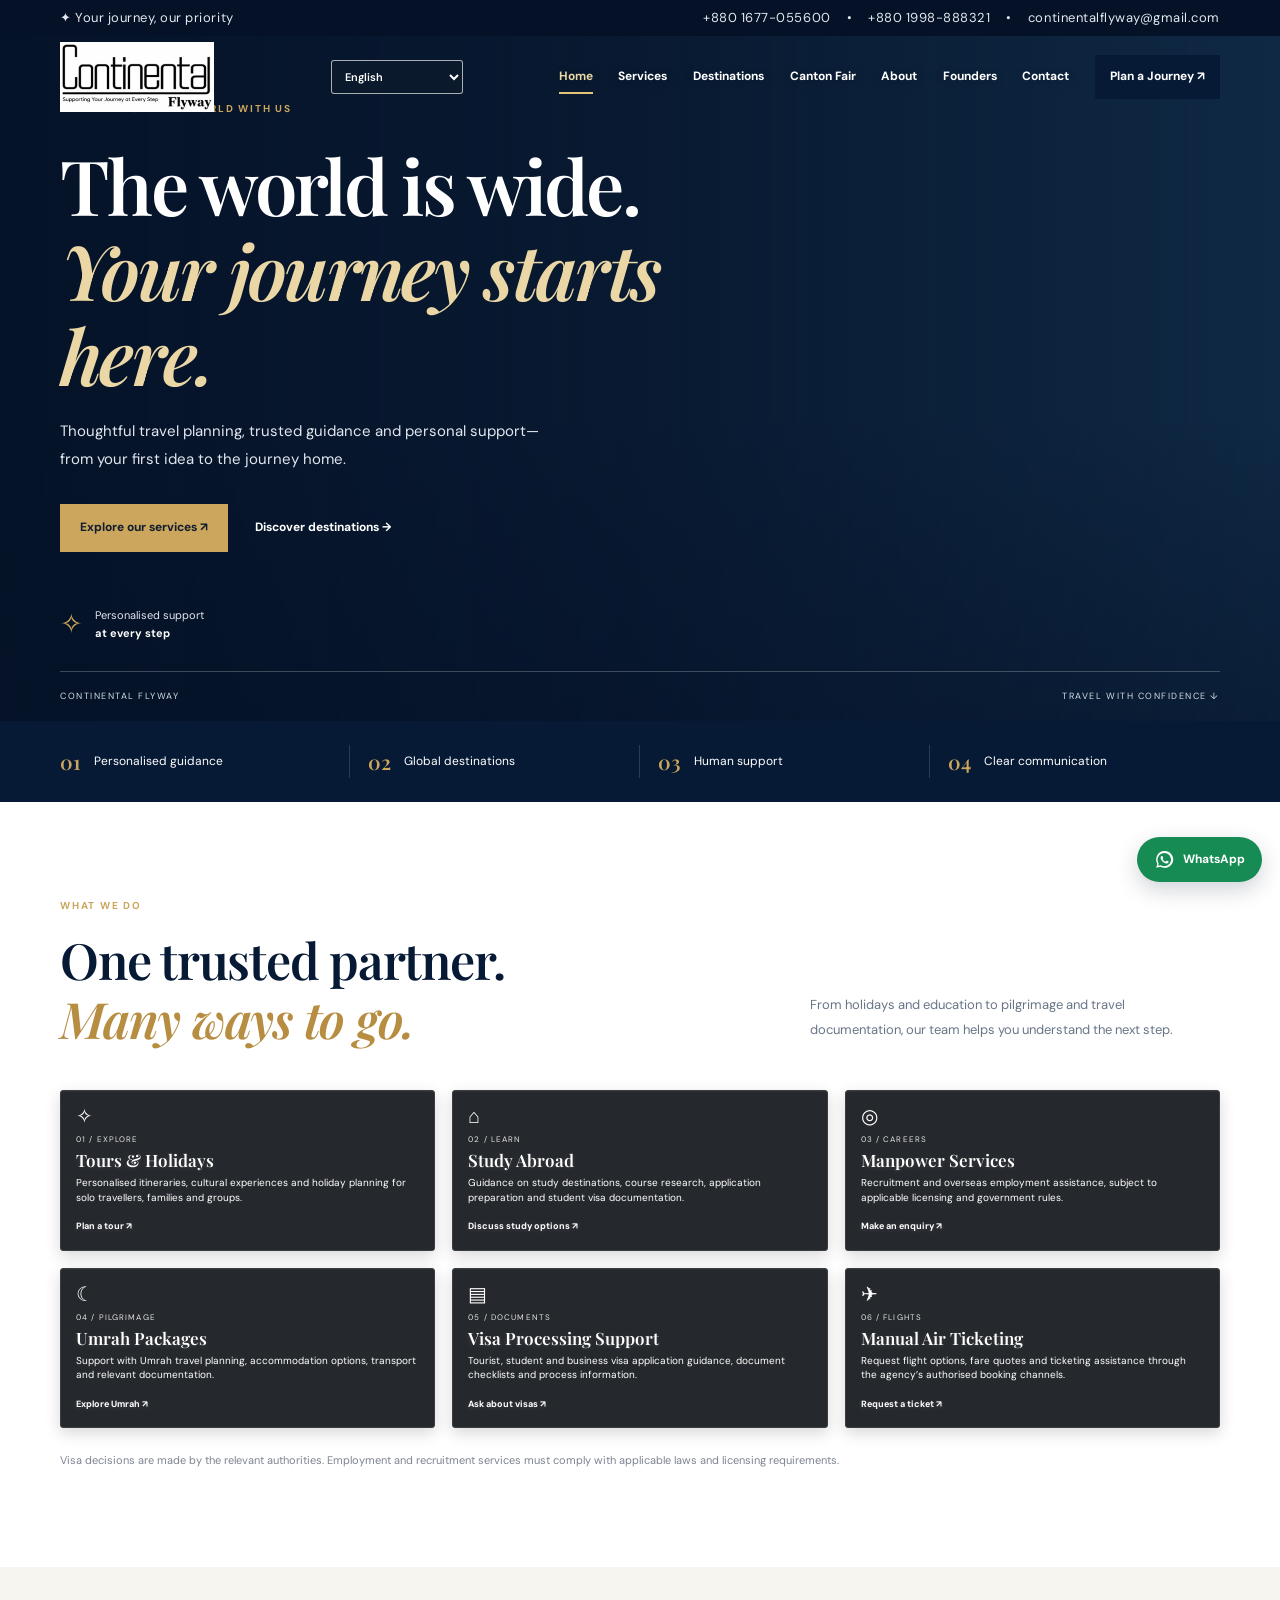
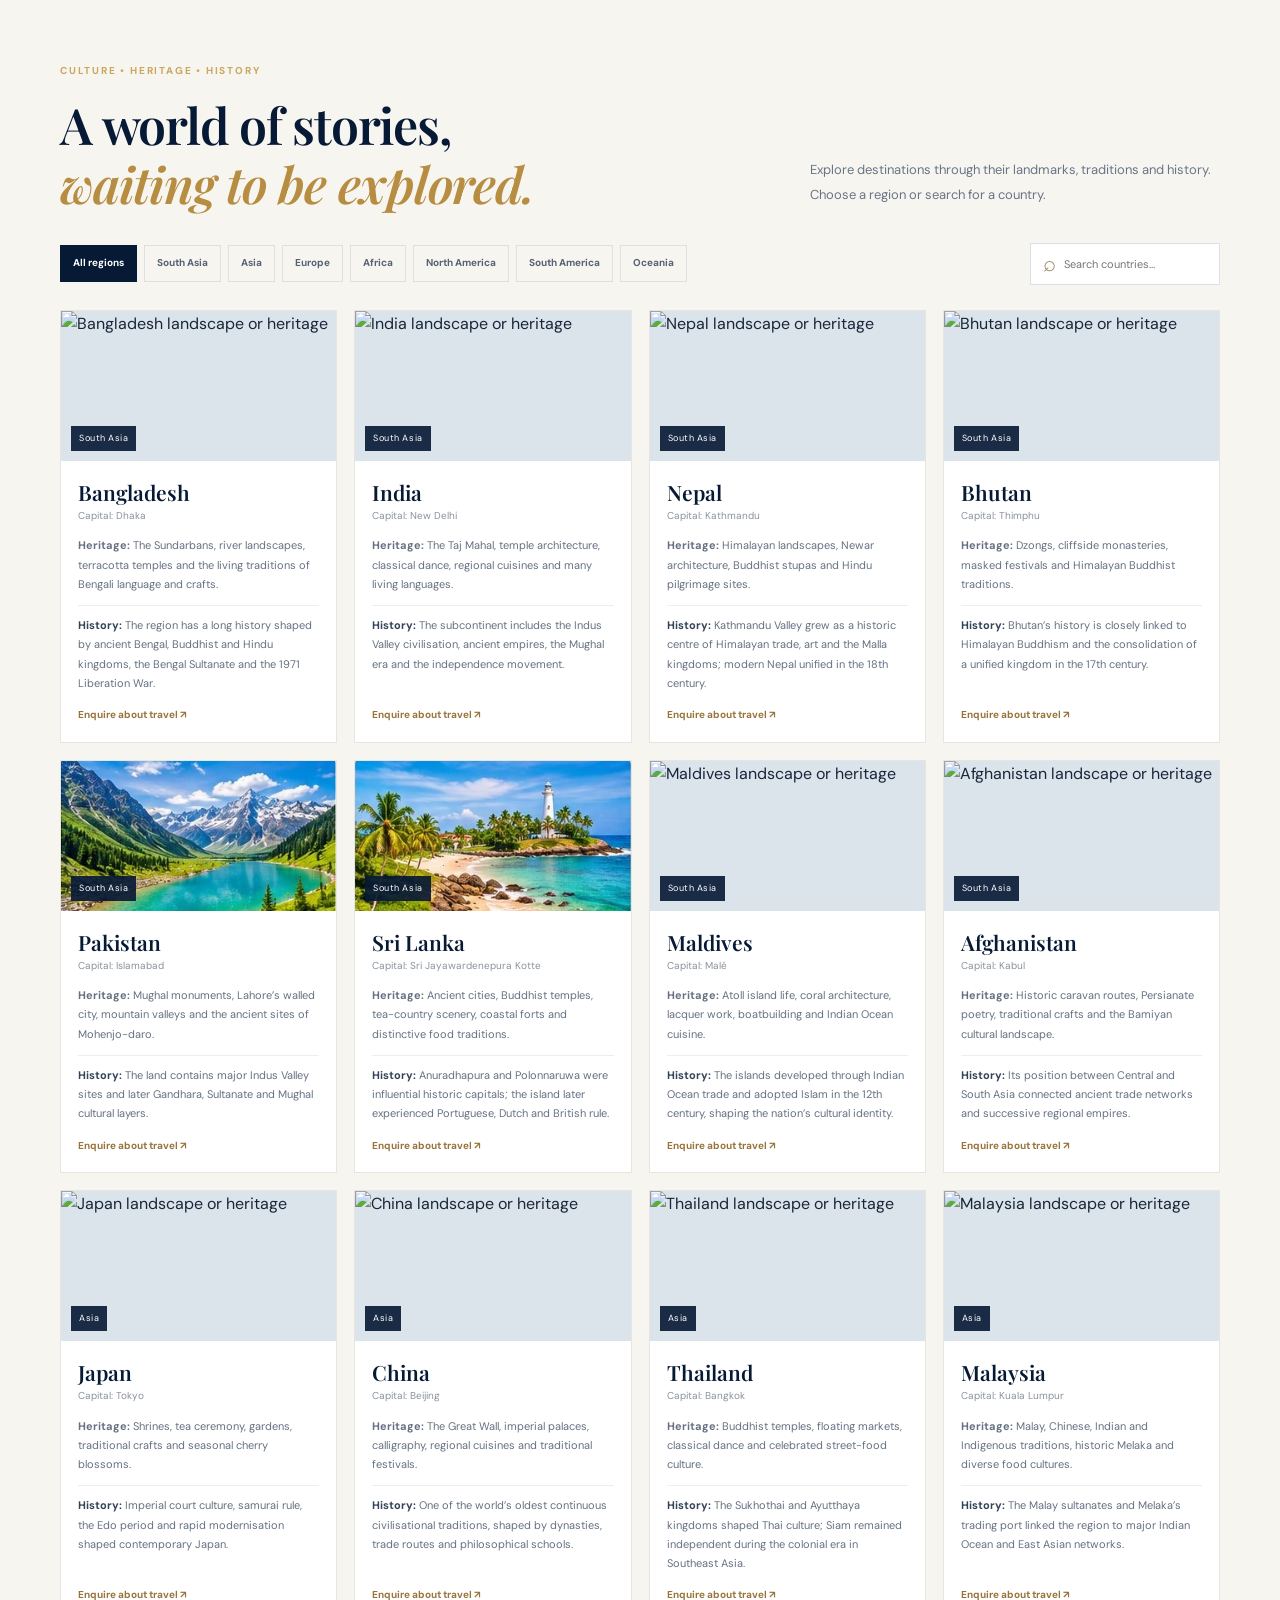
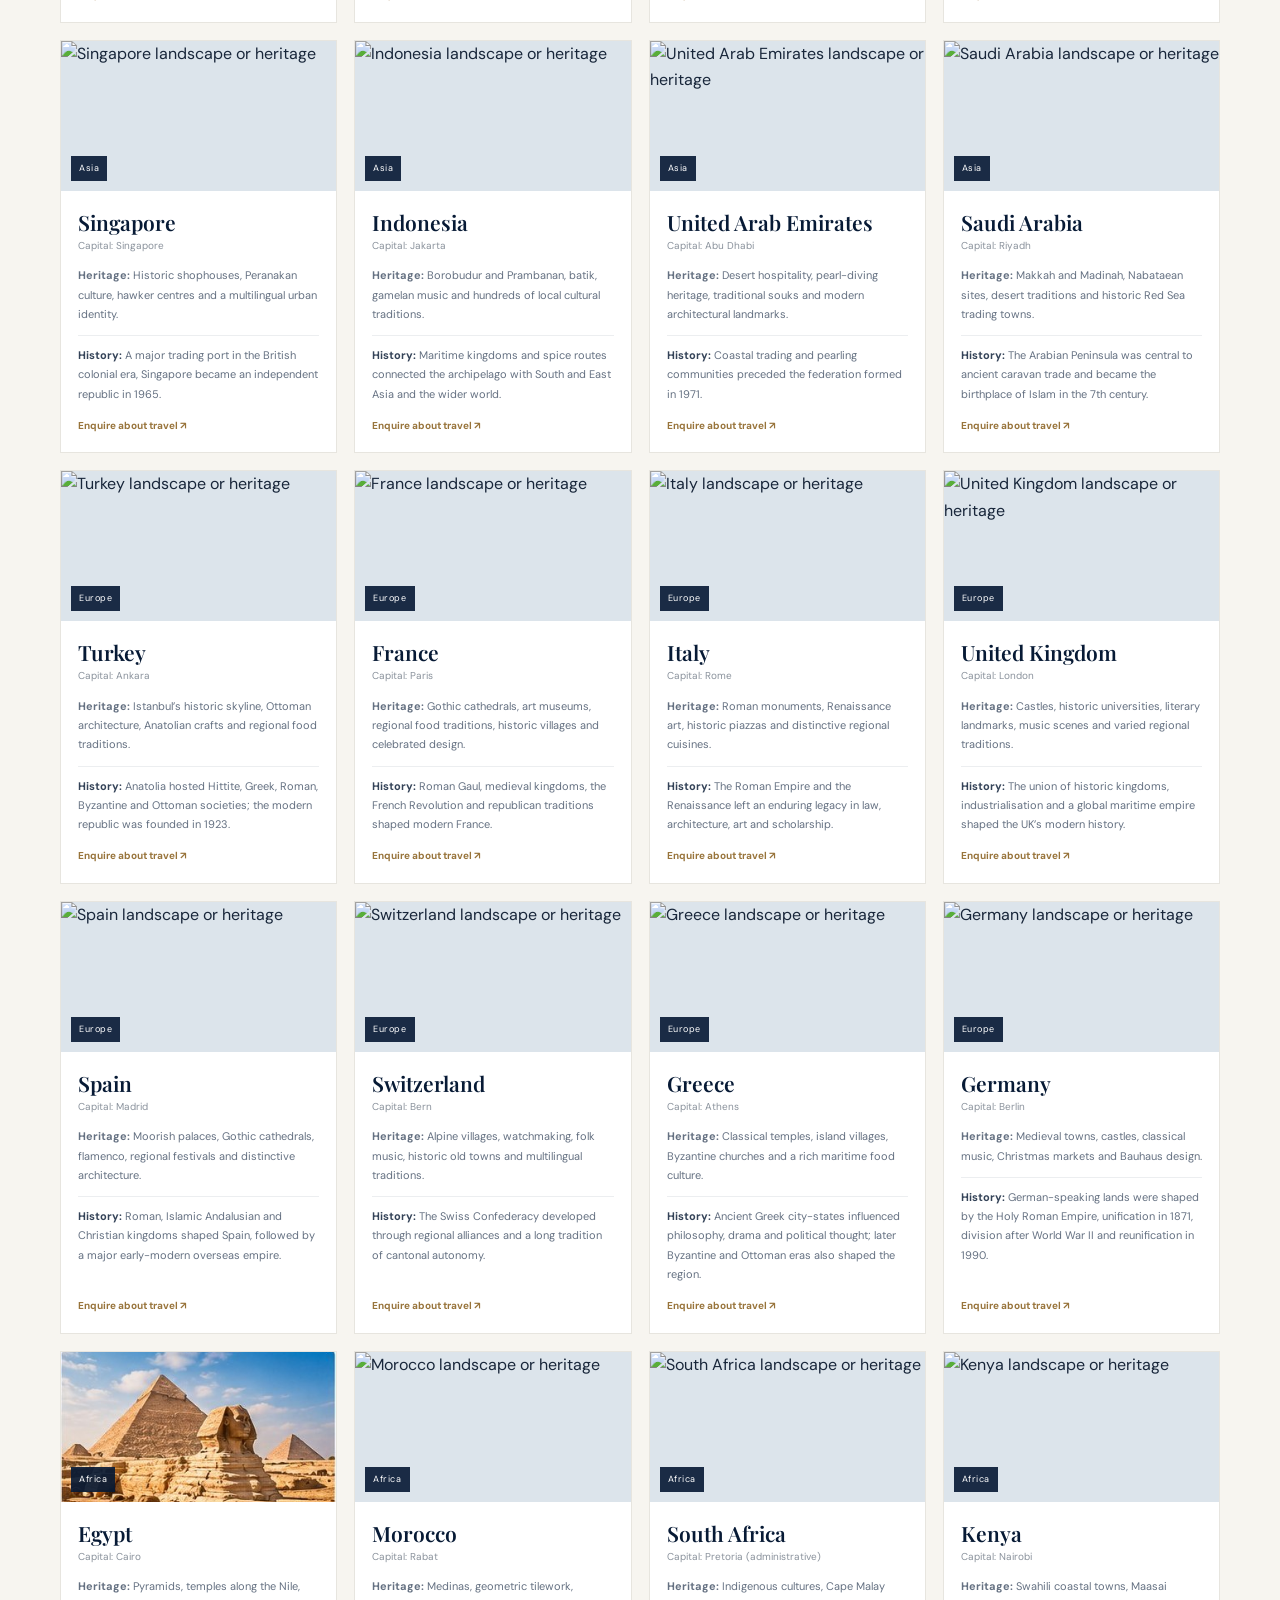
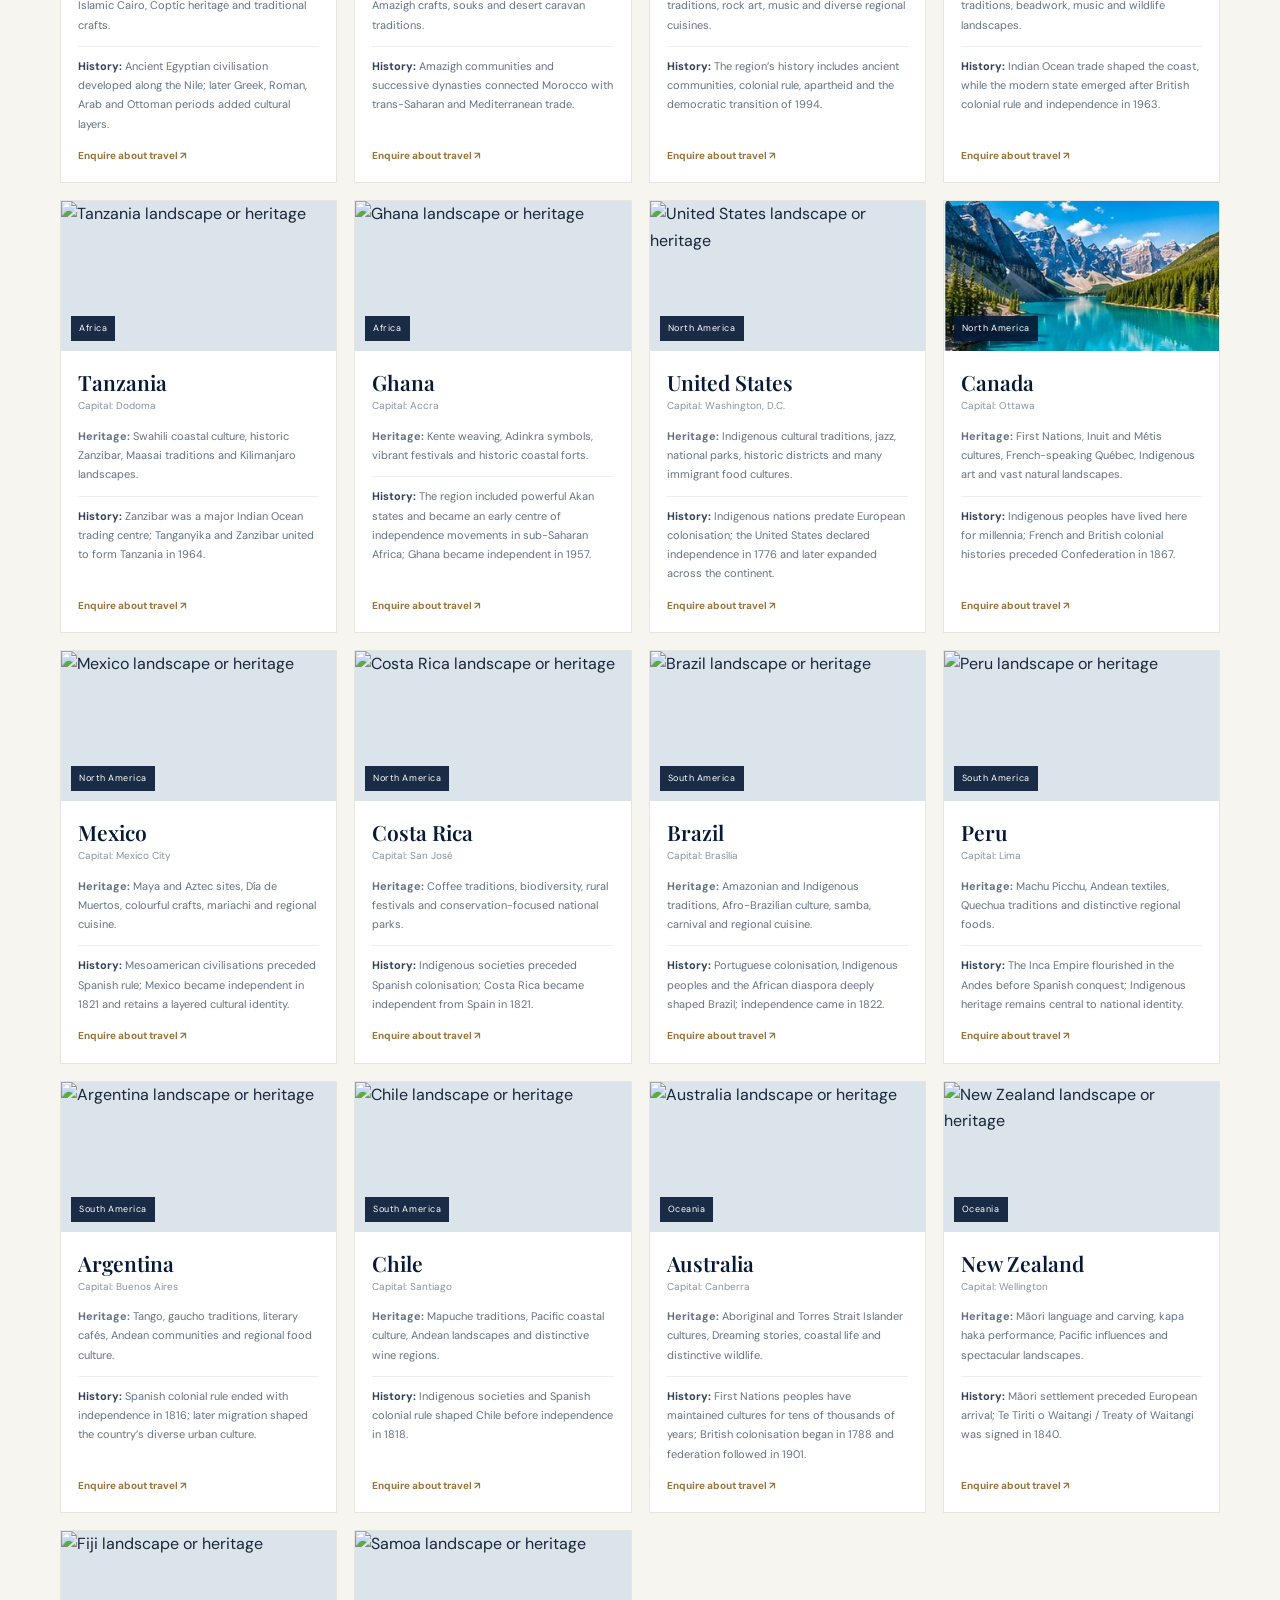
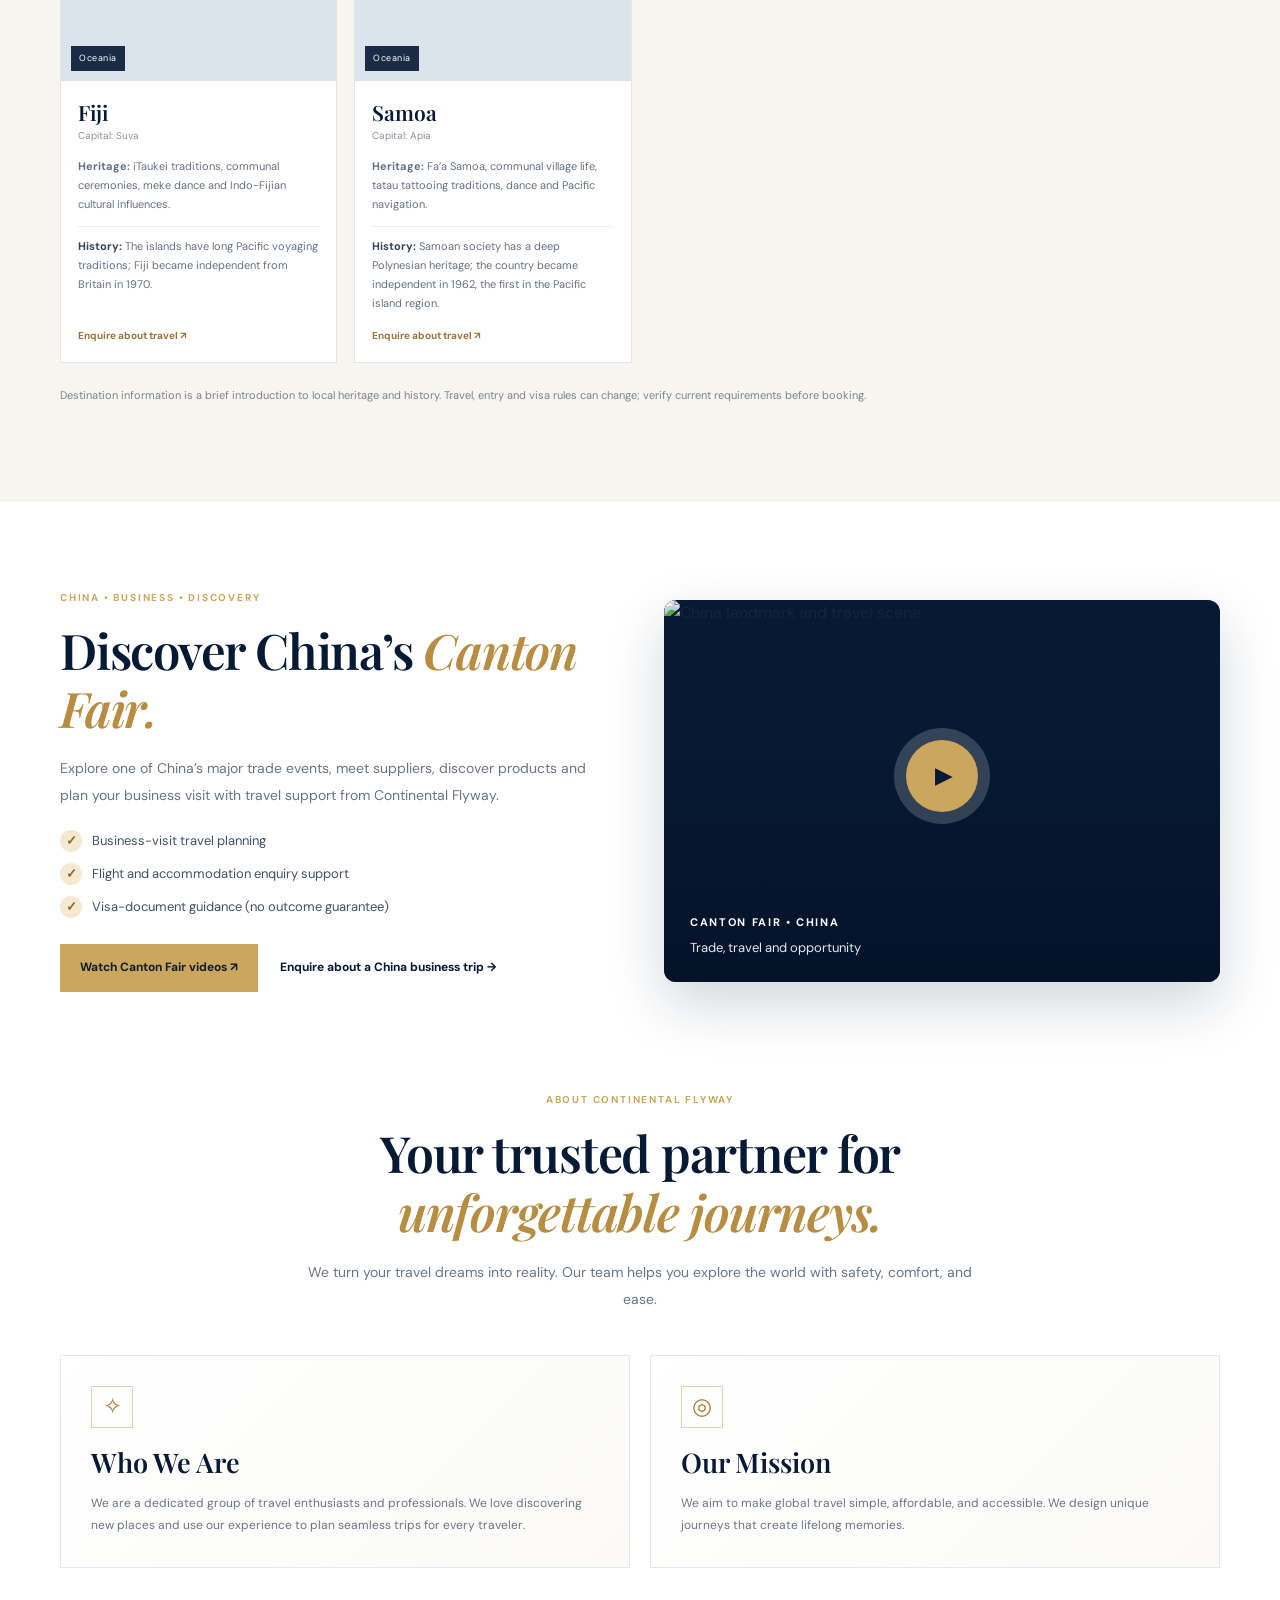
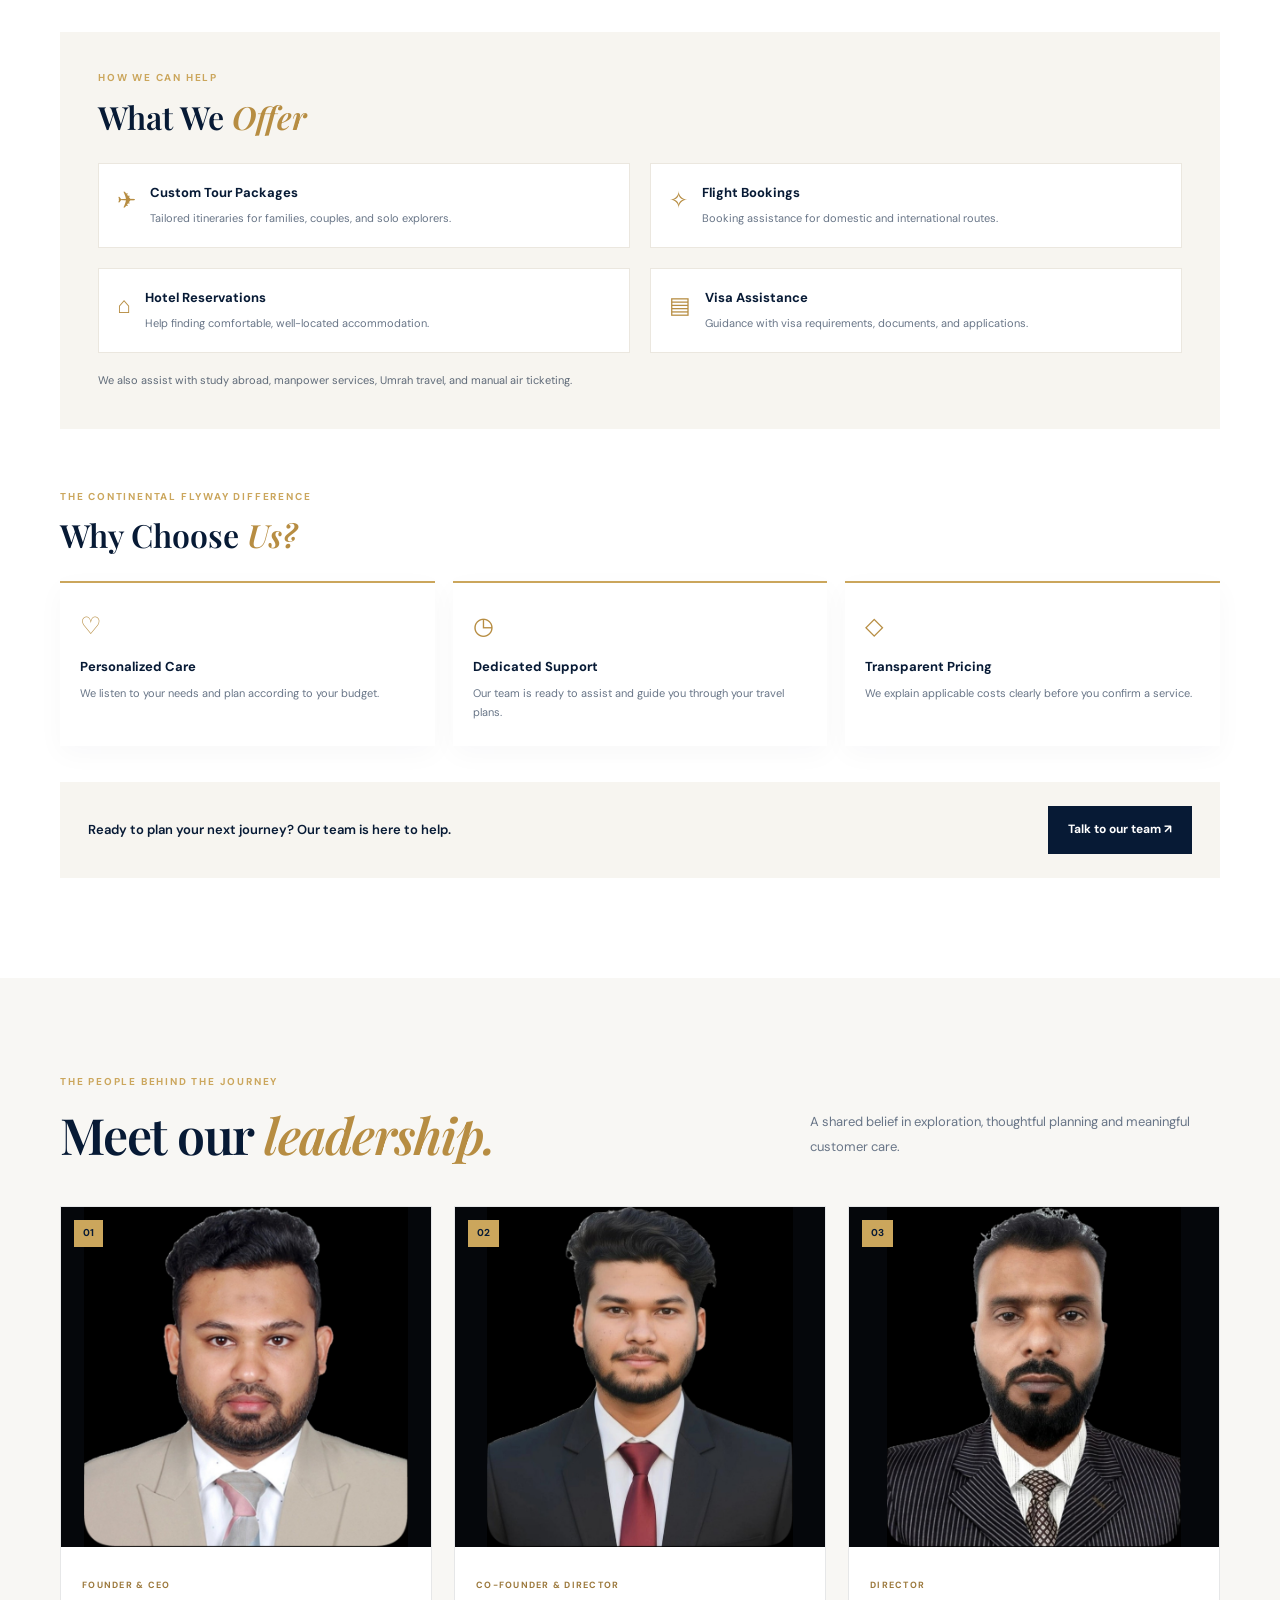
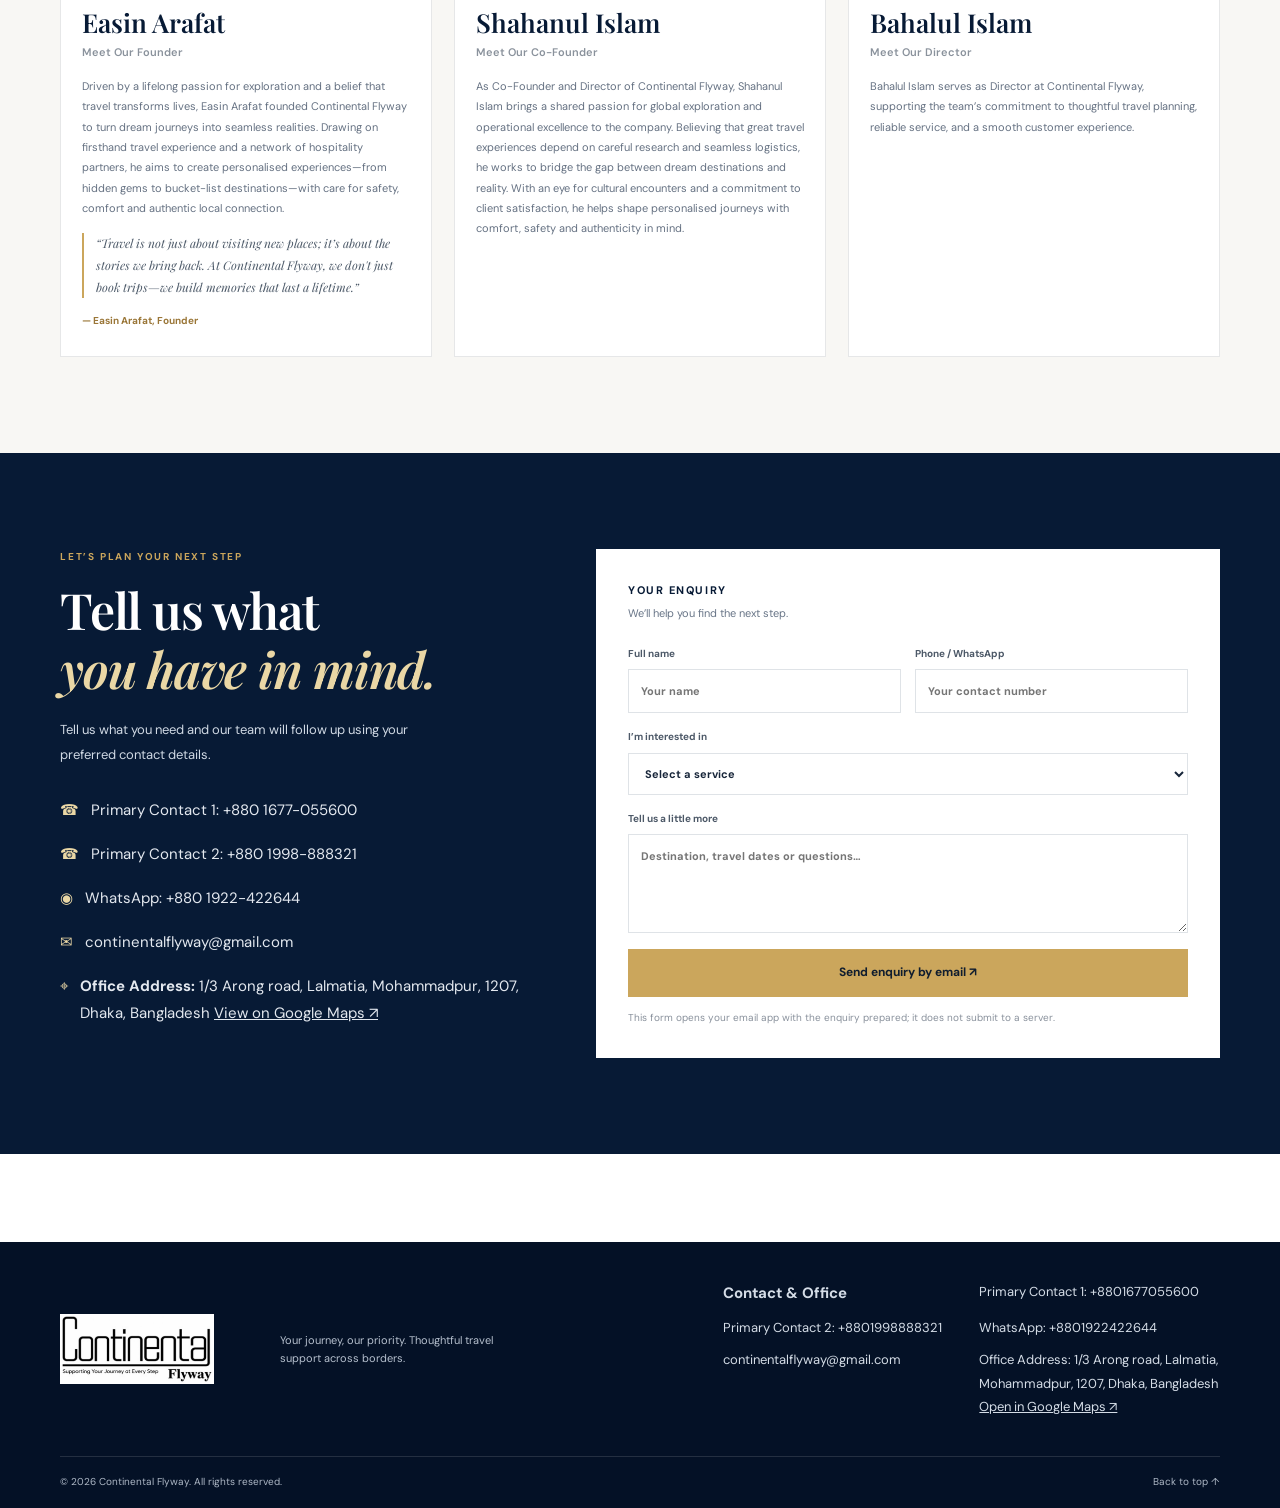
==== commit aee04664: "Add files via upload" ====
--- a/index.html
+++ b/index.html
@@ -14,7 +14,13 @@
 <header class="site-header"><div class="container nav-wrap">
 <a class="brand" href="#home" aria-label="Continental Flyway home"><img class="brand-logo-image" src="assets/continental-flyway-logo.png" alt="Continental Flyway — Supporting Your Journey at Every Step"></a>
 <button class="menu-toggle" id="menuToggle" aria-label="Open navigation menu" aria-expanded="false" aria-controls="mainNav"><span></span><span></span><span></span></button>
-<button class="lang-toggle header-language-toggle" id="langToggle" type="button" aria-label="Switch language">বাংলা</button>
+<div class="language-control-wrap">
+<label class="sr-only" for="languageSelect">Website language</label>
+<select class="header-language-select" id="languageSelect" aria-label="Choose website language">
+<option value="en">English</option><option value="bn">বাংলা</option><option value="zh-CN">中文 · Chinese</option><option value="ar">العربية · Arabic</option><option value="hi">हिन्दी · Hindi</option><option value="other">Other languages…</option>
+</select>
+<div id="otherLanguagePicker" class="other-language-picker" hidden><span>Choose another language:</span><div id="google_translate_element"></div></div>
+</div>
 <nav class="main-nav" id="mainNav" aria-label="Main navigation">
 <a class="nav-link active" href="#home" data-en="Home" data-bn="হোম">Home</a><a class="nav-link" href="#services" data-en="Services" data-bn="সেবাসমূহ">Services</a><a class="nav-link" href="#destinations" data-en="Destinations" data-bn="গন্তব্য">Destinations</a><a class="nav-link" href="#canton-fair" data-en="Canton Fair" data-bn="ক্যান্টন ফেয়ার">Canton Fair</a><a class="nav-link" href="#about" data-en="About" data-bn="আমাদের সম্পর্কে">About</a><a class="nav-link" href="#founders" data-en="Founders" data-bn="প্রতিষ্ঠাতাবৃন্দ">Founders</a><a class="nav-link" href="#contact" data-en="Contact" data-bn="যোগাযোগ">Contact</a>
 <a class="nav-cta" href="#enquiry" data-en="Plan a Journey ↗" data-bn="ভ্রমণ পরিকল্পনা ↗">Plan a Journey ↗</a>
@@ -59,4 +65,12 @@
 </main>
 <footer class="site-footer" id="contact"><div class="container footer-main"><a class="brand footer-brand" href="#home" aria-label="Continental Flyway home"><img class="brand-logo-image footer-brand-logo-image" src="assets/continental-flyway-logo.png" alt="Continental Flyway"></a><p data-en="Your journey, our priority. Thoughtful travel support across borders." data-bn="আপনার যাত্রাই আমাদের অগ্রাধিকার। সীমান্ত পেরিয়ে যত্নশীল ভ্রমণ সহায়তা।">Your journey, our priority. Thoughtful travel support across borders.</p><div class="footer-contact"><strong data-en="Contact & Office" data-bn="যোগাযোগ ও অফিস">Contact &amp; Office</strong><a href="tel:+8801677055600">Primary Contact 1: +8801677055600</a><a href="tel:+8801998888321">Primary Contact 2: +8801998888321</a><a href="https://wa.me/8801922422644" target="_blank" rel="noopener">WhatsApp: +8801922422644</a><a href="mailto:continentalflyway@gmail.com">continentalflyway@gmail.com</a><a href="https://maps.app.goo.gl/MpXSr8HMwUXPrT8CA" target="_blank" rel="noopener"><span data-en="Office Address:" data-bn="অফিসের ঠিকানা:">Office Address:</span> 1/3 Arong road, Lalmatia, Mohammadpur, 1207, Dhaka, Bangladesh<br><u data-en="Open in Google Maps ↗" data-bn="Google Maps-এ খুলুন ↗">Open in Google Maps ↗</u></a></div></div><div class="container footer-bottom"><span>© <span id="year"></span> Continental Flyway. All rights reserved.</span><a href="#home" data-en="Back to top ↑" data-bn="উপরে যান ↑">Back to top ↑</a></div></footer>
 <a class="floating-whatsapp" href="https://wa.me/8801922422644" target="_blank" rel="noopener" aria-label="Chat with Continental Flyway on WhatsApp"><svg class="whatsapp-icon" viewBox="0 0 32 32" aria-hidden="true"><path fill="currentColor" d="M16.04 3.2A12.7 12.7 0 0 0 5.1 22.35L3.4 28.6l6.4-1.68A12.8 12.8 0 1 0 16.04 3.2Zm0 23.25c-2 0-3.96-.54-5.66-1.56l-.4-.24-3.8 1 1.02-3.7-.26-.42a10.2 10.2 0 1 1 9.1 4.92Zm5.6-7.64c-.3-.15-1.78-.88-2.06-.98-.28-.1-.48-.15-.68.15-.2.3-.78.98-.95 1.18-.18.2-.35.22-.65.07-.3-.15-1.27-.47-2.42-1.49-.9-.8-1.5-1.78-1.68-2.08-.17-.3-.02-.46.13-.61.13-.13.3-.35.45-.52.15-.18.2-.3.3-.5.1-.2.05-.38-.02-.53-.08-.15-.68-1.63-.93-2.23-.24-.58-.49-.5-.68-.51h-.58c-.2 0-.53.08-.8.38-.28.3-1.05 1.03-1.05 2.5s1.08 2.9 1.23 3.1c.15.2 2.12 3.23 5.14 4.53.72.31 1.28.5 1.72.64.72.23 1.38.2 1.9.12.58-.09 1.78-.73 2.03-1.43.25-.7.25-1.3.18-1.43-.08-.13-.28-.2-.58-.35Z"/></svg><span>WhatsApp</span></a>
+<script>
+window.googleTranslateElementInit = function () {
+  if (!window.google || !google.translate || !google.translate.TranslateElement) return;
+  new google.translate.TranslateElement({pageLanguage: 'en', autoDisplay: false}, 'google_translate_element');
+  if (window.applyFlywayGoogleLanguage) window.applyFlywayGoogleLanguage();
+};
+</script>
+<script src="https://translate.google.com/translate_a/element.js?cb=googleTranslateElementInit" async></script>
 </body></html>
--- a/style.css
+++ b/style.css
@@ -405,3 +405,60 @@
 /* Profile photos supplied by the user: dark background blends with portrait edges. */
 .founder-photo{background:#05070b!important;}
 .founder-photo img{padding:0!important;object-fit:contain!important;object-position:center bottom!important;}
+
+
+/* Multi-language selector and Google Translate fallback for additional languages. */
+.language-control-wrap{position:relative;display:flex;align-items:center;flex-shrink:0;z-index:60}
+.header-language-select{max-width:132px;min-width:92px;padding:8px 24px 8px 9px;border:1px solid rgba(255,255,255,.65);border-radius:3px;background:#0b192c;color:#fff;font:600 11px/1.2 "DM Sans",sans-serif;cursor:pointer}
+.header-language-select option{background:#fff;color:#152235}
+.other-language-picker{position:absolute;right:0;top:calc(100% + 8px);min-width:210px;padding:12px;background:#fff;color:#152235;border:1px solid #d9dde2;box-shadow:0 10px 28px rgba(0,0,0,.18);font-size:11px;z-index:1000}
+.other-language-picker[hidden]{display:none!important}
+.other-language-picker>span{display:block;margin-bottom:7px;font-weight:700}
+#google_translate_element{min-height:26px}
+.goog-te-gadget{font:11px "DM Sans",sans-serif!important;color:#263342!important}
+.goog-te-gadget .goog-te-combo{max-width:190px;padding:5px;border:1px solid #cbd1d8;background:#fff;color:#172033;font-size:11px}
+.goog-te-banner-frame.skiptranslate{display:none!important}
+body{top:0!important}
+.goog-te-gadget img,.goog-logo-link{display:none!important}
+html[lang="ar"] body{font-family:"Noto Sans Arabic","DM Sans",sans-serif}
+html[lang="hi"] body{font-family:"Noto Sans Devanagari","DM Sans",sans-serif}
+html[lang="zh-CN"] body{font-family:"Noto Sans SC","DM Sans",sans-serif}
+@media(max-width:760px){
+  .language-control-wrap{margin-left:10px;align-self:center}
+  .header-language-select{max-width:120px;min-width:88px;padding:8px 20px 8px 7px;font-size:10px}
+  .other-language-picker{right:0;top:calc(100% + 6px)}
+  .site-header .nav-wrap{gap:8px}
+}
+
+/* Requested service-card finish: matte black ash with high-contrast white text. */
+.services-section .service-card,
+.services-section .service-card.featured-service{
+  background:#25282C!important;
+  color:#FFFFFF!important;
+  border:1px solid #3A3E43!important;
+  box-shadow:inset 0 1px 0 rgba(255,255,255,.035),0 5px 16px rgba(0,0,0,.16)!important;
+}
+.services-section .service-card:hover,
+.services-section .service-card.featured-service:hover{
+  background:#1D2024!important;
+  border-color:#555B63!important;
+  box-shadow:inset 0 1px 0 rgba(255,255,255,.05),0 10px 24px rgba(0,0,0,.22)!important;
+}
+.services-section .service-card h3,
+.services-section .service-card.featured-service h3,
+.services-section .service-card p,
+.services-section .service-card.featured-service p,
+.services-section .service-card .arrow-link,
+.services-section .service-card.featured-service .arrow-link,
+.services-section .service-card .service-icon,
+.services-section .service-card .card-number{color:#FFFFFF!important}
+.services-section .service-card .card-number{opacity:.88}
+.services-section .service-card p{ text-shadow:0 1px 2px rgba(255,255,255,.05); }
+@media(max-width:760px){.header-language-select{align-self:center}}
+.sr-only{position:absolute!important;width:1px!important;height:1px!important;padding:0!important;margin:-1px!important;overflow:hidden!important;clip:rect(0,0,0,0)!important;white-space:nowrap!important;border:0!important}
+@media(max-width:760px){
+  .site-header .brand{order:1;min-width:0}
+  .site-header .language-control-wrap{order:2;margin-left:auto}
+  .site-header .menu-toggle{order:3;margin-left:0;flex-shrink:0}
+  .site-header .main-nav{order:4}
+}
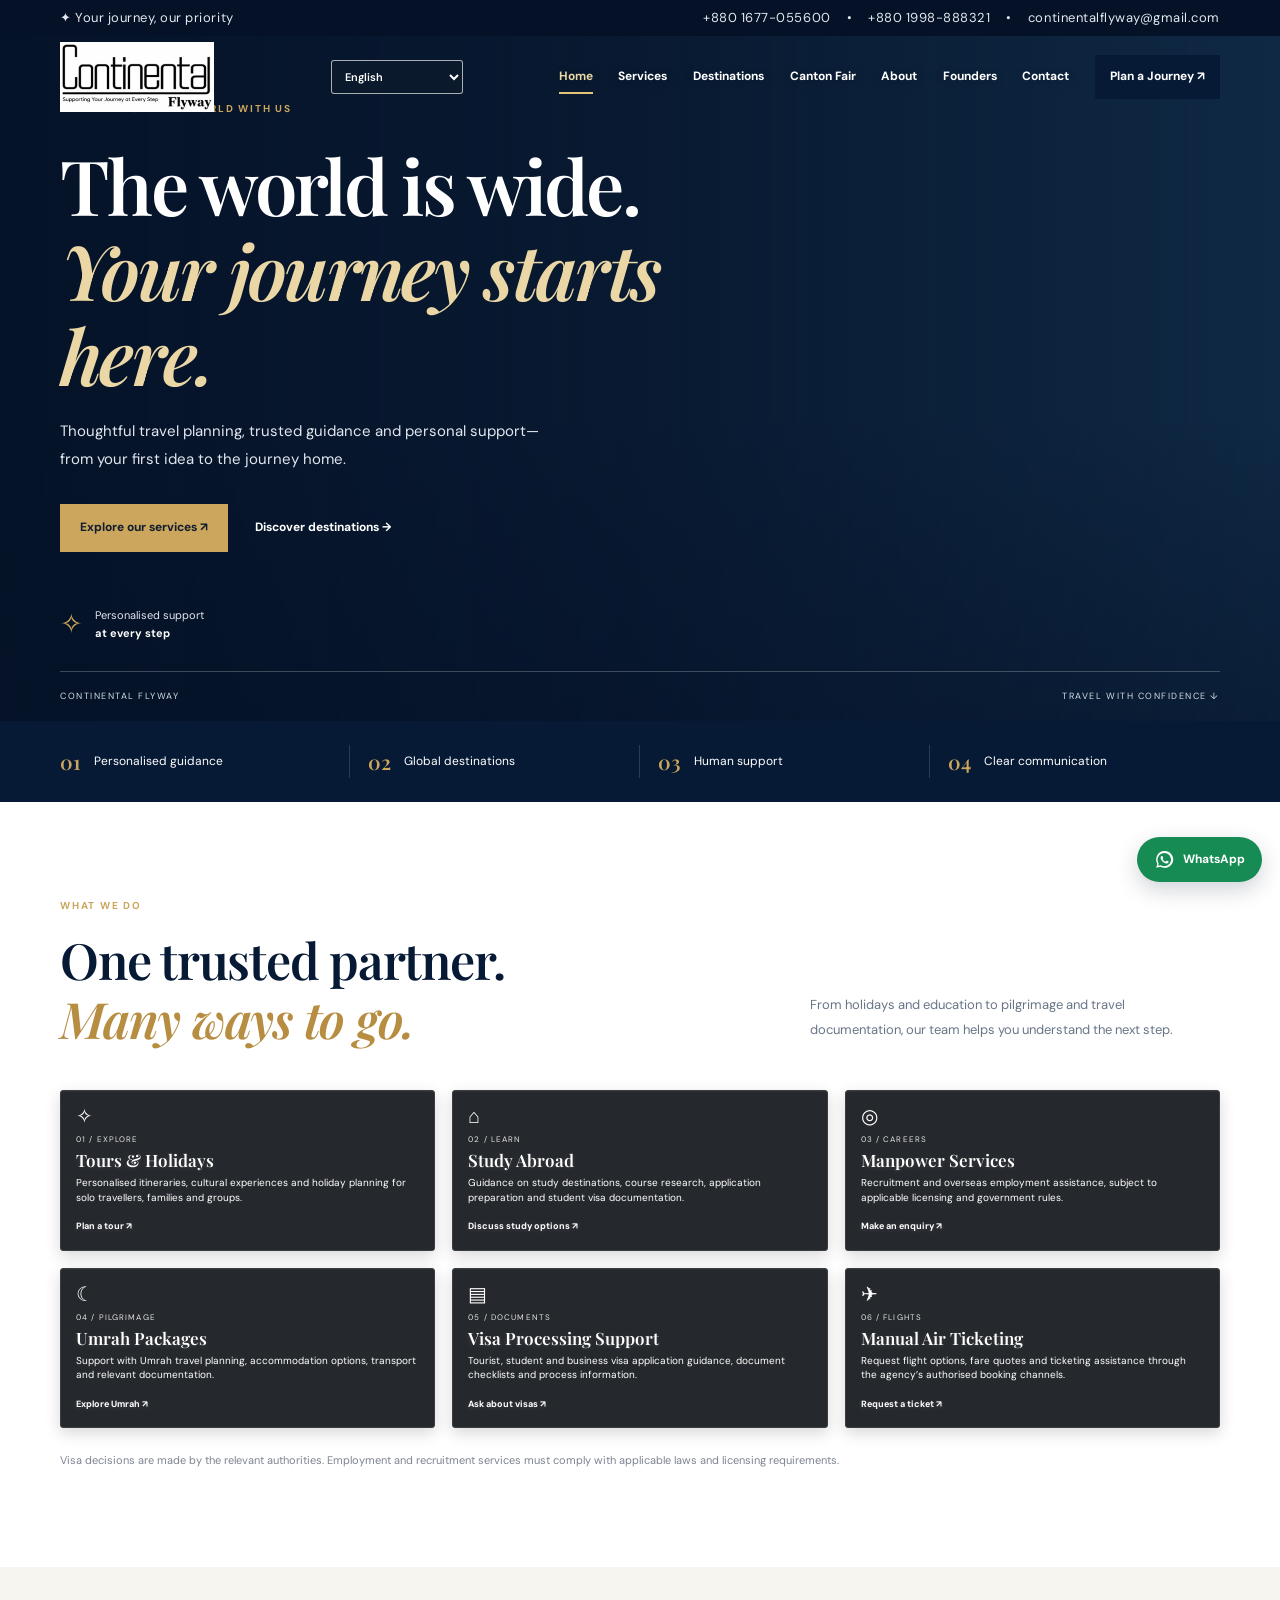
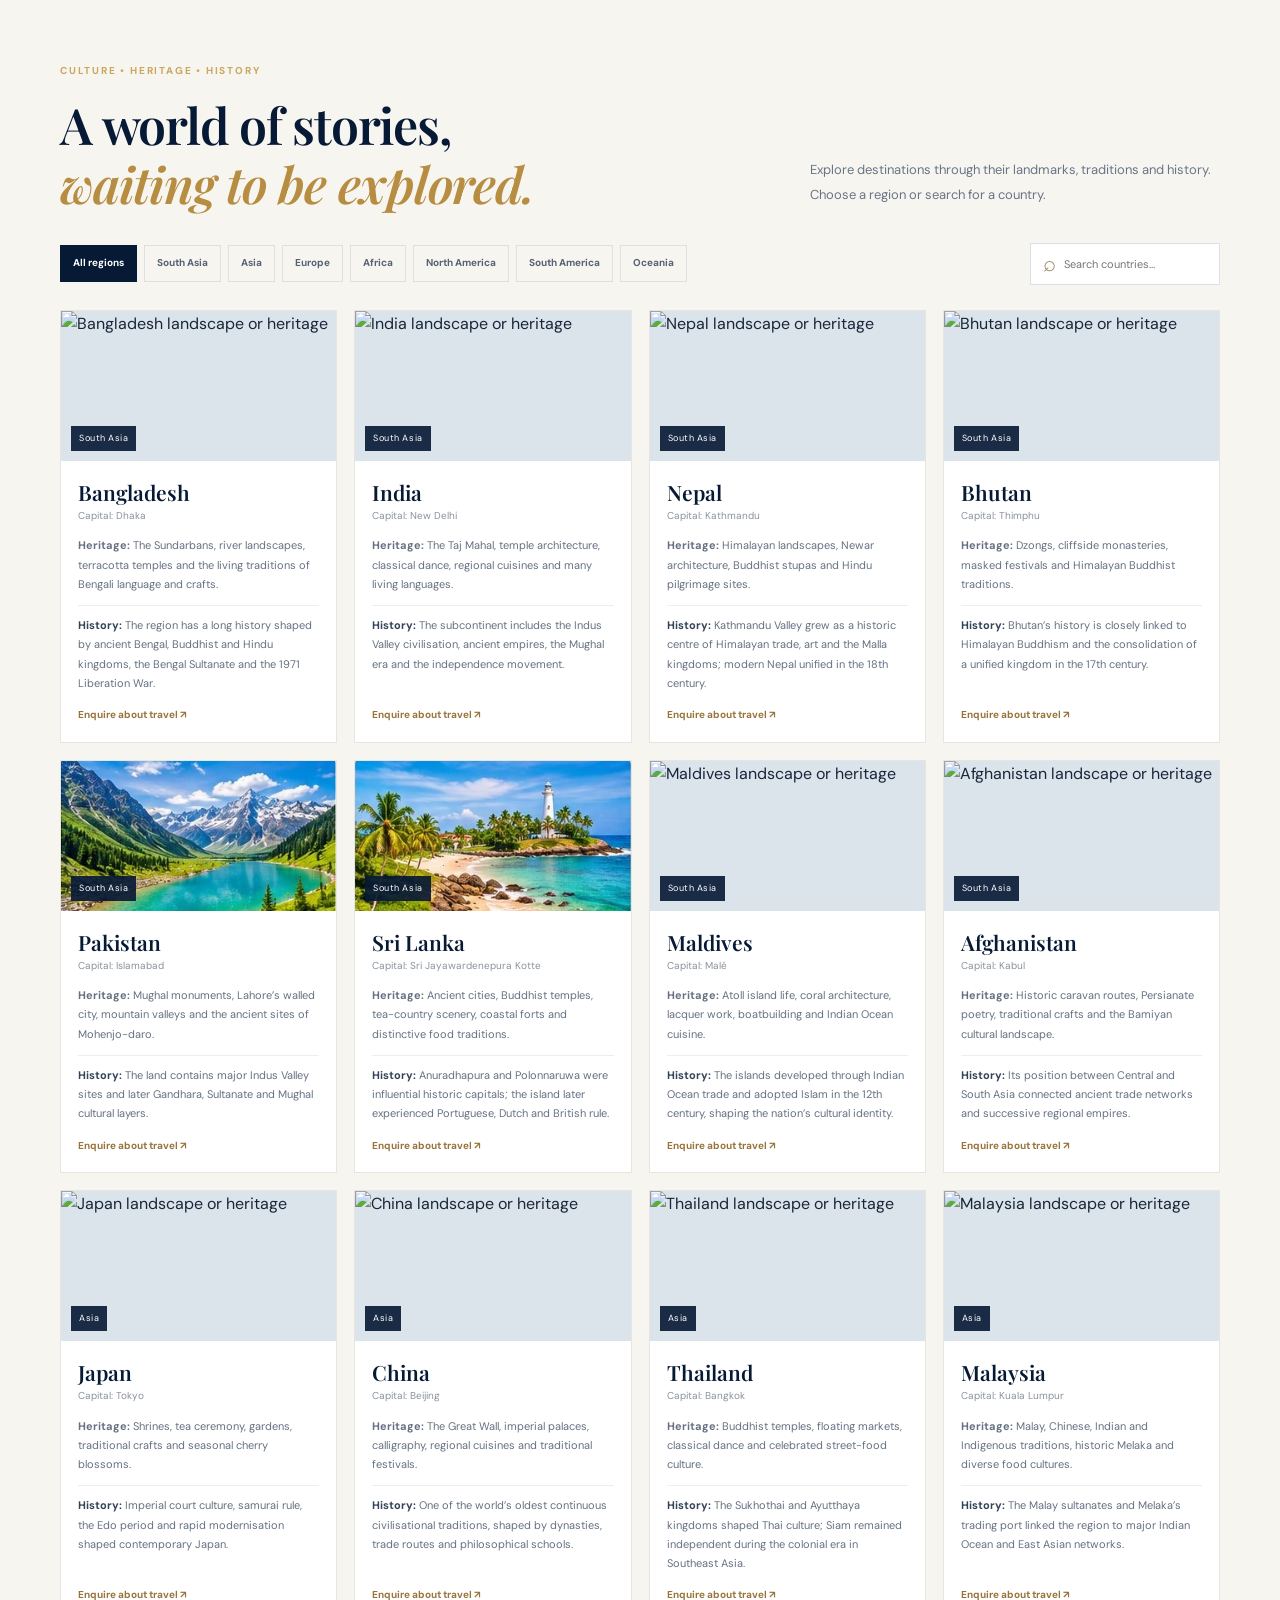
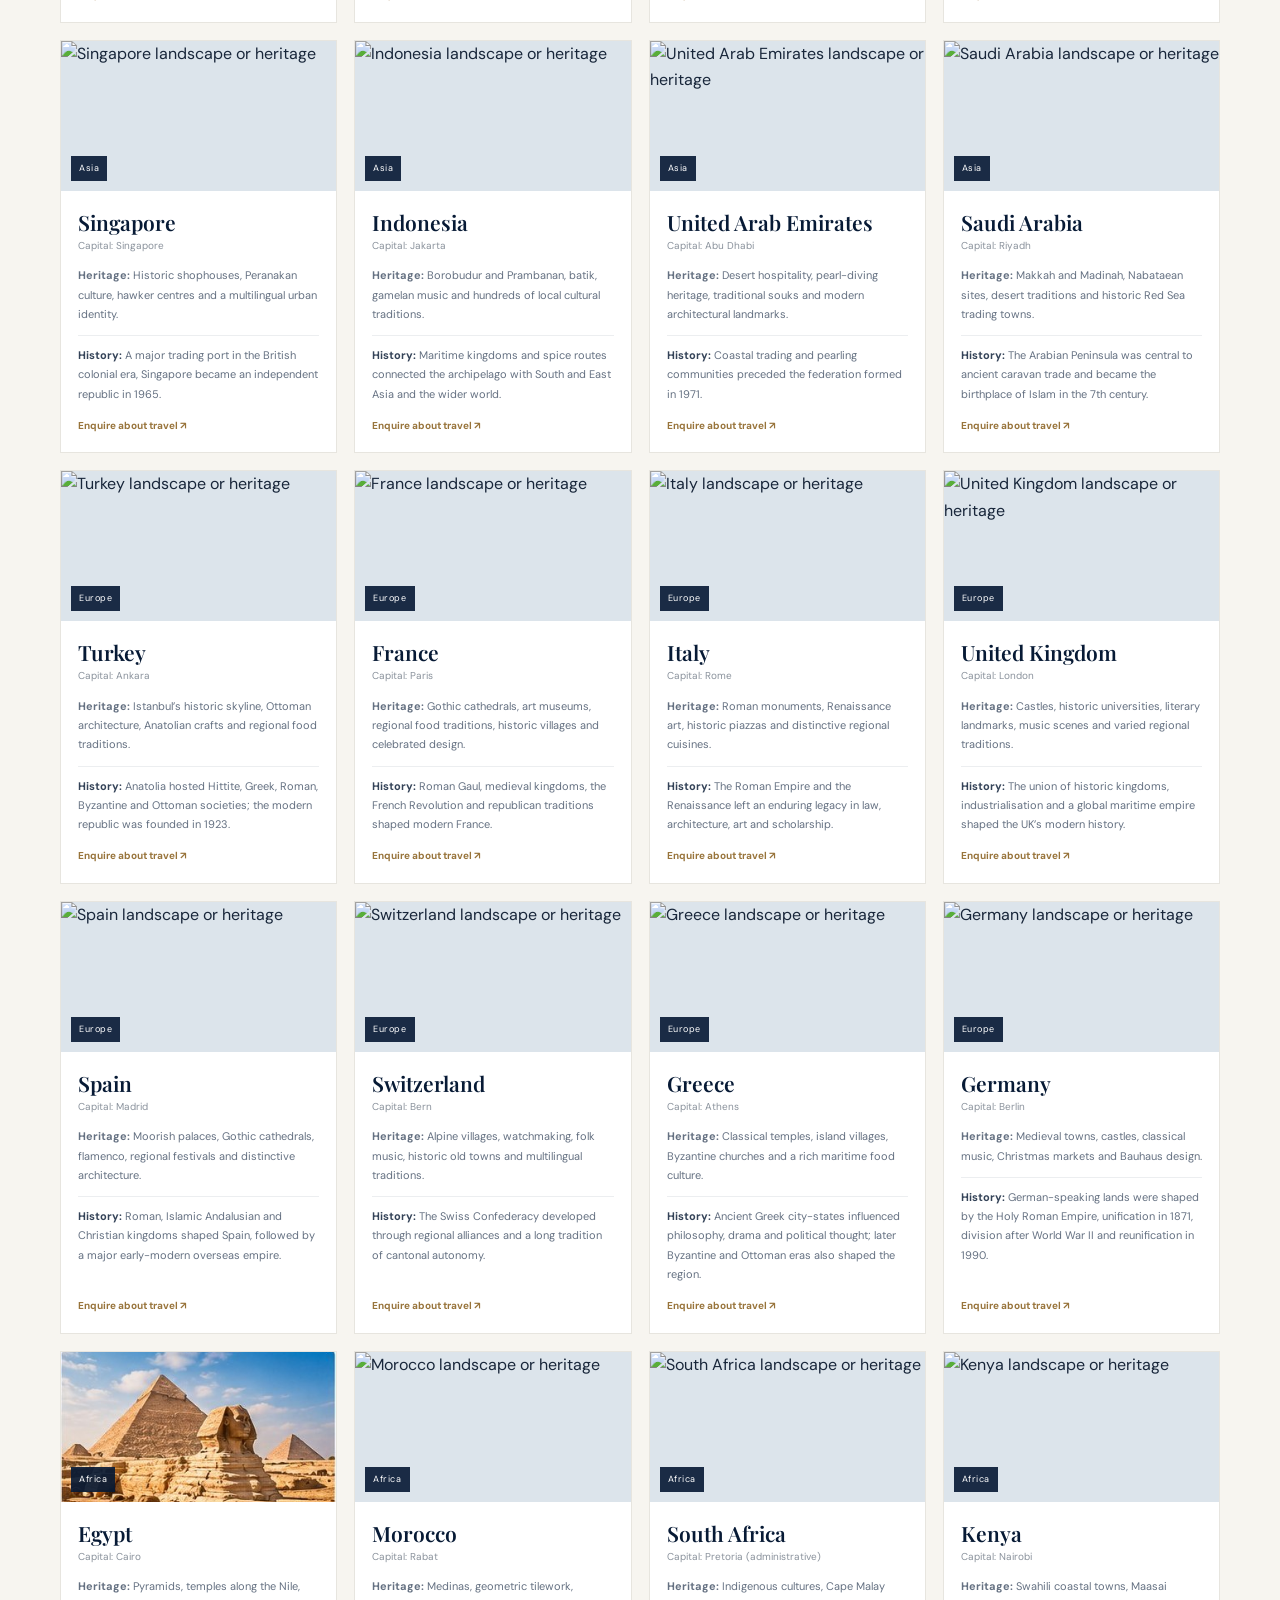
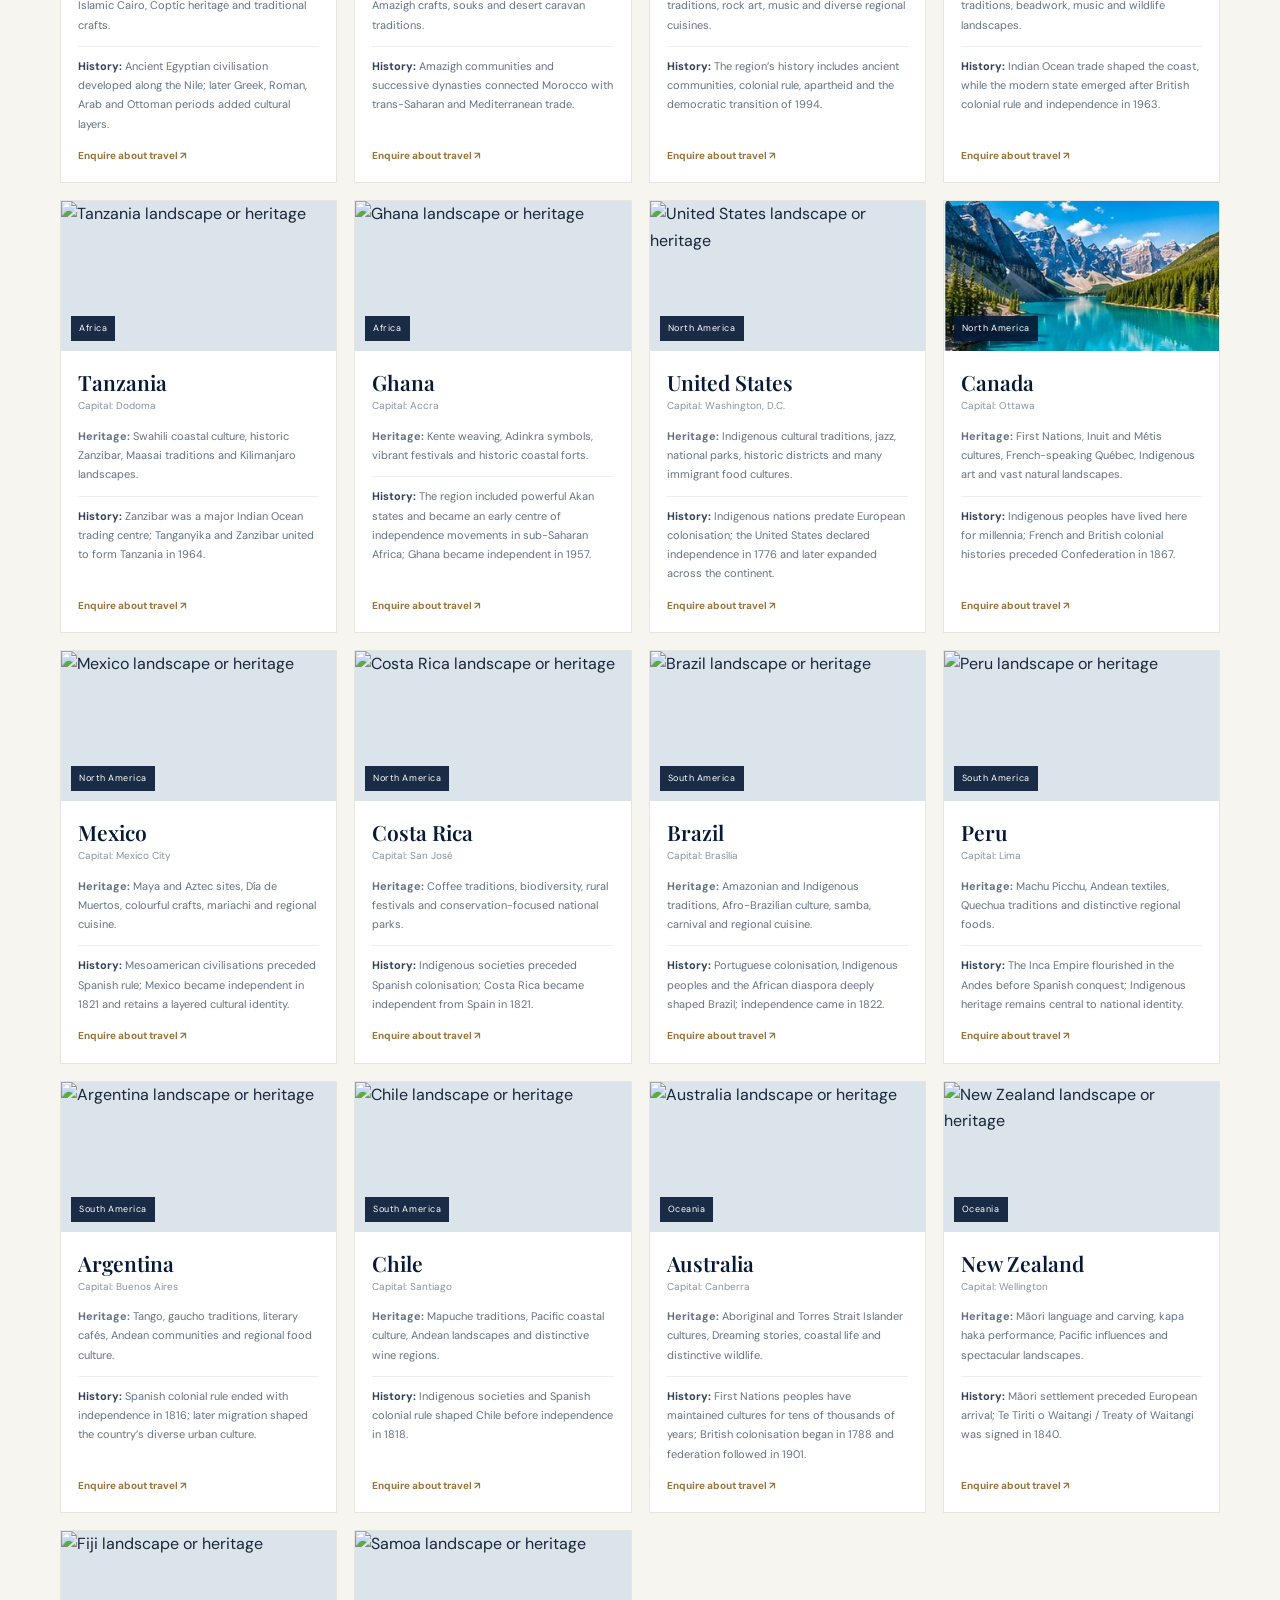
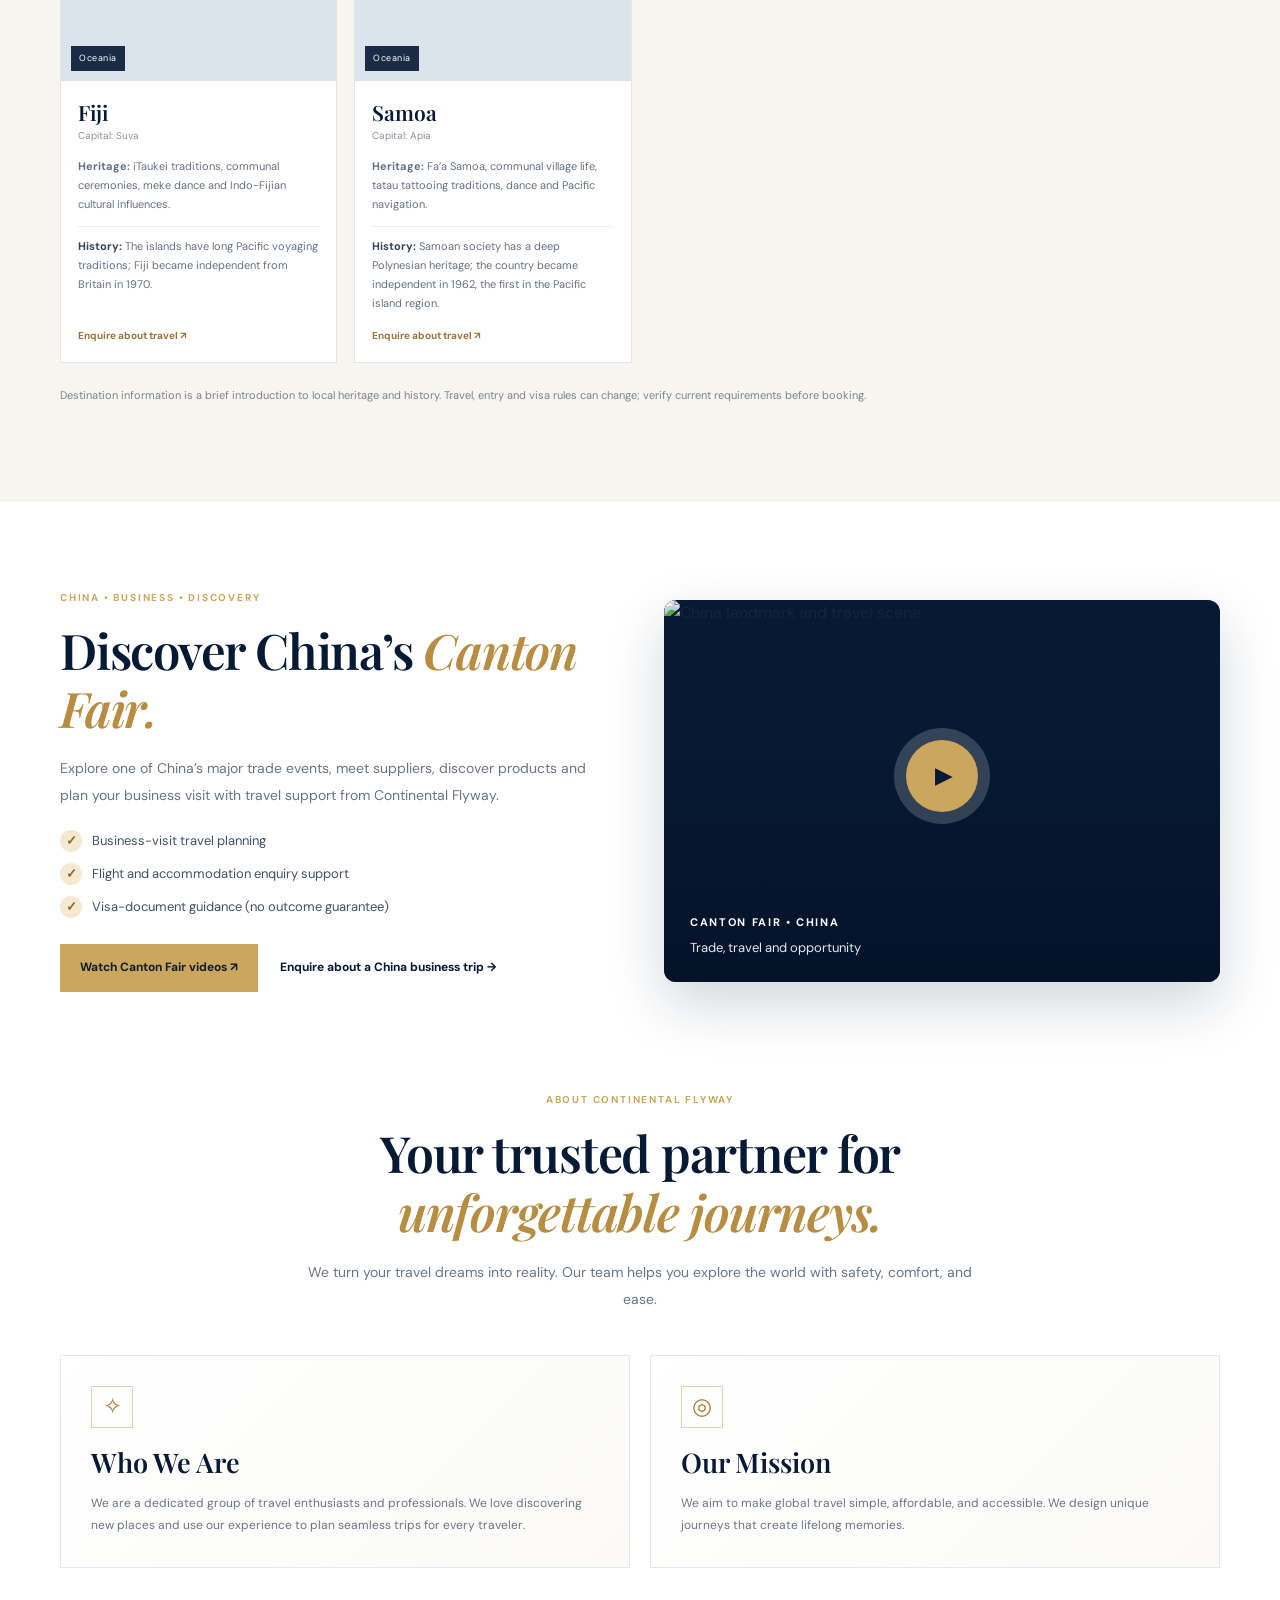
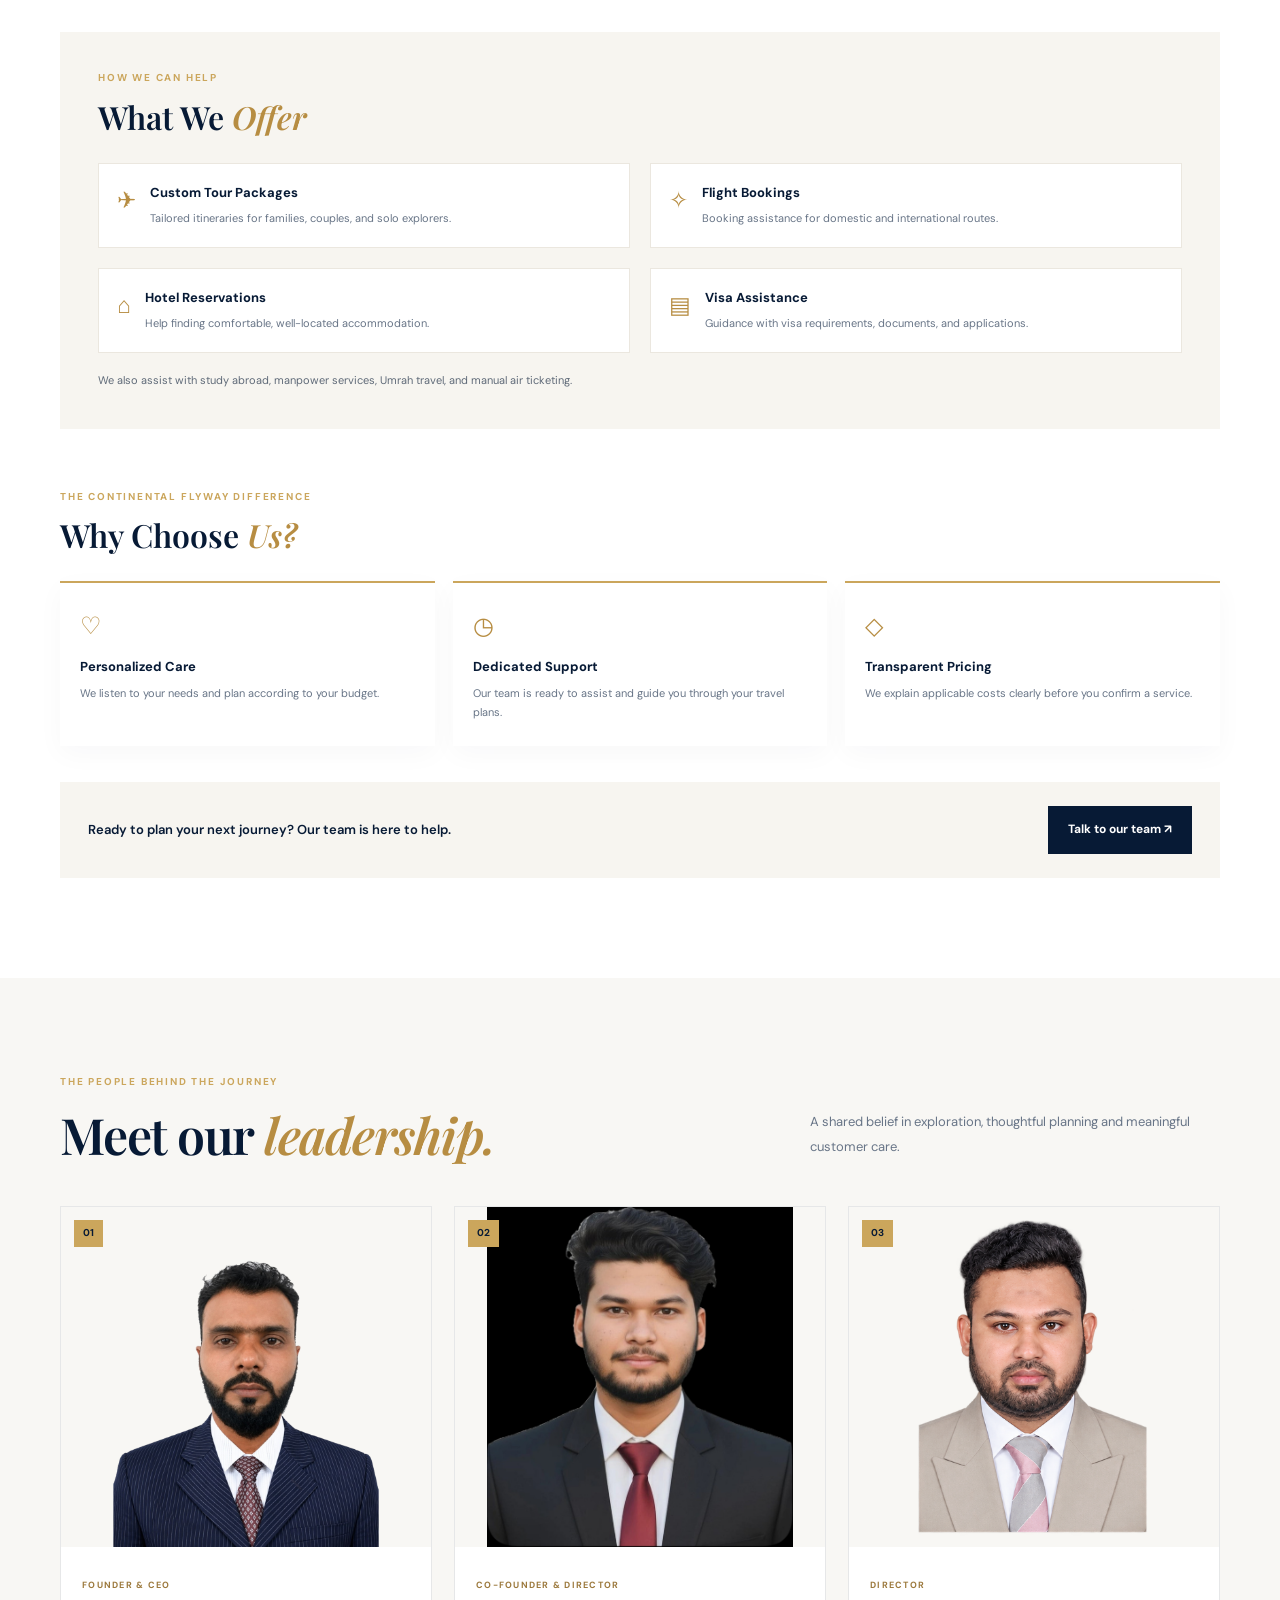
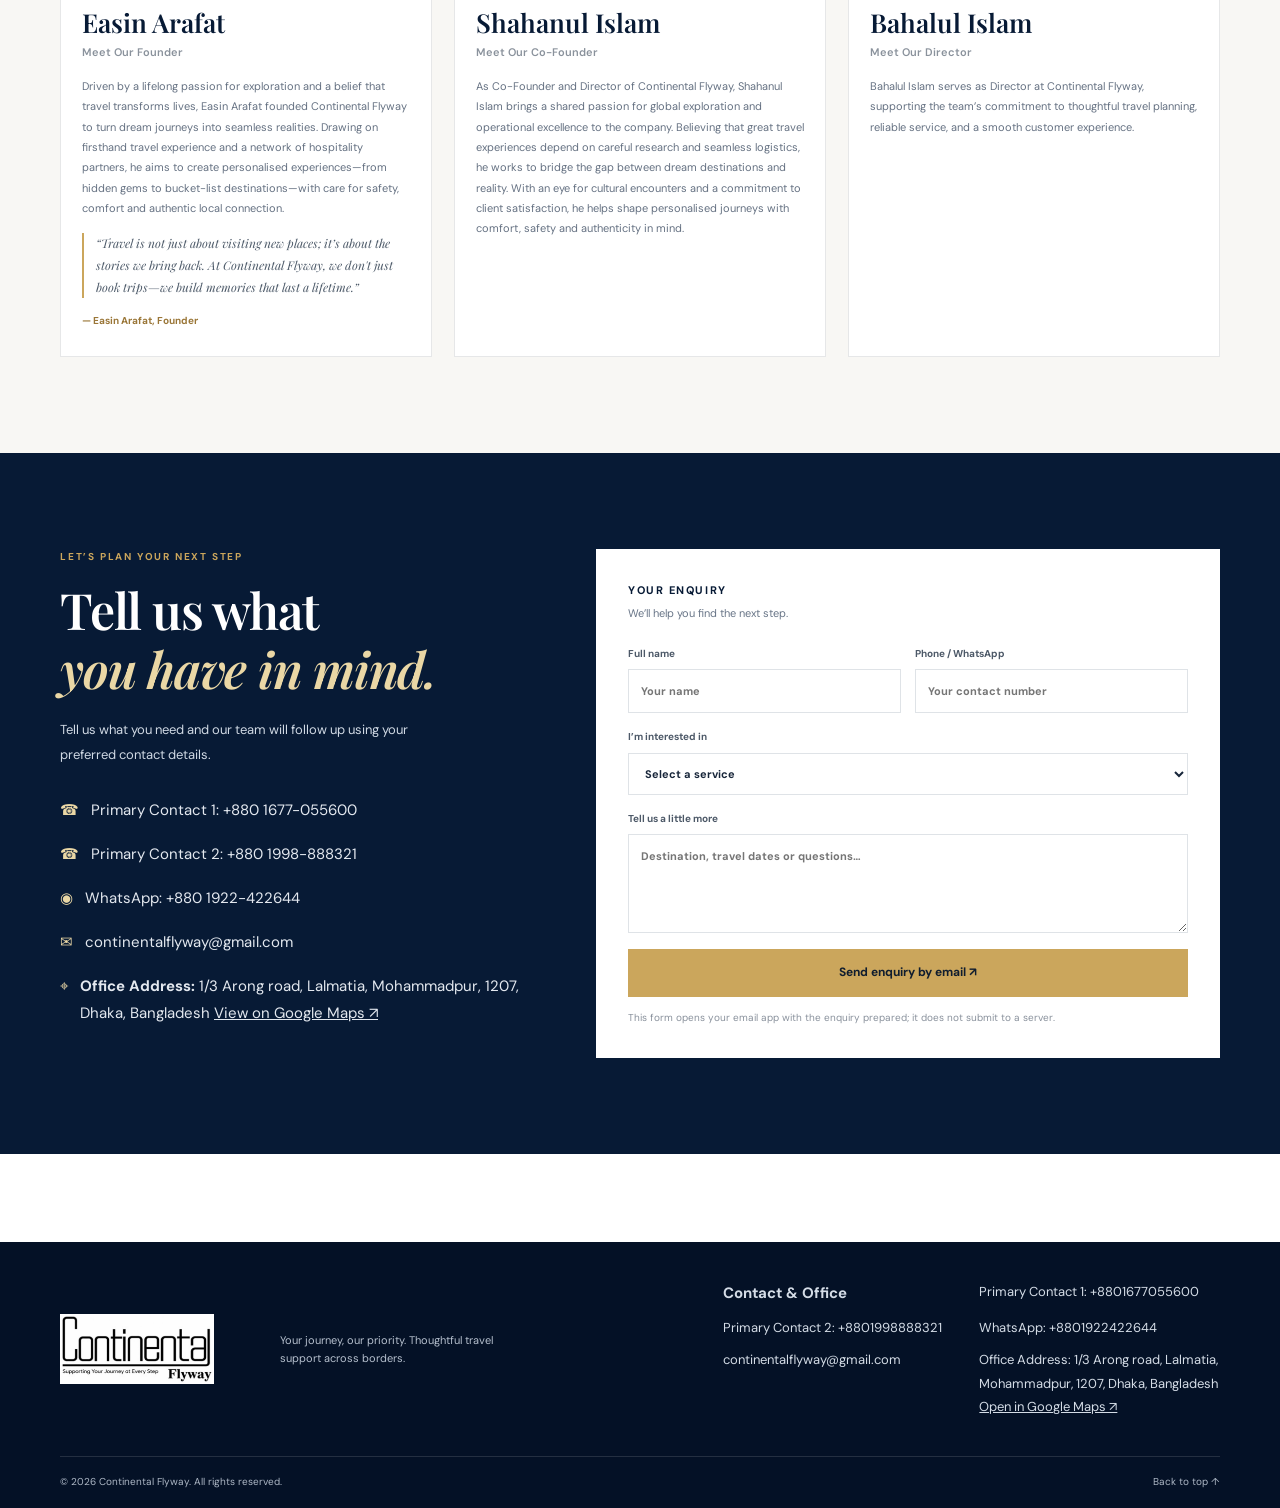
==== commit dd55c298: "Add files via upload" ====
--- a/index.html
+++ b/index.html
@@ -57,9 +57,9 @@
   </div>
 <section class="about-section" id="about"><div class="container"><div class="about-intro"><span class="section-kicker" data-en="ABOUT CONTINENTAL FLYWAY" data-bn="কন্টিনেন্টাল ফ্লাইওয়ে সম্পর্কে">ABOUT CONTINENTAL FLYWAY</span><h2 data-en="Your trusted partner for <em>unforgettable journeys.</em>" data-bn="স্মরণীয় ভ্রমণের <em>বিশ্বস্ত সঙ্গী।</em>">Your trusted partner for <em>unforgettable journeys.</em></h2><p data-en="We turn your travel dreams into reality. Our team helps you explore the world with safety, comfort, and ease." data-bn="আমরা আপনার ভ্রমণের স্বপ্নকে বাস্তবে রূপ দিতে সহায়তা করি। নিরাপত্তা, স্বাচ্ছন্দ্য ও সহজ অভিজ্ঞতার সঙ্গে বিশ্ব ঘুরে দেখতে আমাদের টিম আপনার পাশে থাকে।">We turn your travel dreams into reality. Our team helps you explore the world with safety, comfort, and ease.</p></div><div class="about-feature-grid"><article class="about-feature"><span class="about-feature-icon">✧</span><h3 data-en="Who We Are" data-bn="আমরা কারা">Who We Are</h3><p data-en="We are a dedicated group of travel enthusiasts and professionals. We love discovering new places and use our experience to plan seamless trips for every traveler." data-bn="আমরা ভ্রমণপ্রেমী ও পেশাদারদের একটি নিবেদিত দল। নতুন স্থান আবিষ্কার করতে ভালোবাসি এবং আমাদের অভিজ্ঞতা কাজে লাগিয়ে প্রতিটি ভ্রমণকারীর জন্য নির্বিঘ্ন ভ্রমণ পরিকল্পনা করি।">We are a dedicated group of travel enthusiasts and professionals. We love discovering new places and use our experience to plan seamless trips for every traveler.</p></article><article class="about-feature"><span class="about-feature-icon">◎</span><h3 data-en="Our Mission" data-bn="আমাদের লক্ষ্য">Our Mission</h3><p data-en="We aim to make global travel simple, affordable, and accessible. We design unique journeys that create lifelong memories." data-bn="বিশ্বভ্রমণকে সহজ, সাশ্রয়ী ও সবার নাগালের মধ্যে আনাই আমাদের লক্ষ্য। আমরা এমন বিশেষ ভ্রমণ অভিজ্ঞতা পরিকল্পনা করি, যা আজীবন স্মরণীয় হয়ে থাকে।">We aim to make global travel simple, affordable, and accessible. We design unique journeys that create lifelong memories.</p></article></div><div class="about-offers"><div class="about-subheading"><span class="section-kicker" data-en="HOW WE CAN HELP" data-bn="যেভাবে আমরা সহায়তা করি">HOW WE CAN HELP</span><h3 data-en="What We <em>Offer</em>" data-bn="আমাদের <em>সেবাসমূহ</em>">What We <em>Offer</em></h3></div><div class="about-offer-grid"><article><span>✈</span><div><h4 data-en="Custom Tour Packages" data-bn="কাস্টম ট্যুর প্যাকেজ">Custom Tour Packages</h4><p data-en="Tailored itineraries for families, couples, and solo explorers." data-bn="পরিবার, দম্পতি ও একক ভ্রমণকারীদের জন্য ব্যক্তিগত ভ্রমণসূচি।">Tailored itineraries for families, couples, and solo explorers.</p></div></article><article><span>✧</span><div><h4 data-en="Flight Bookings" data-bn="ফ্লাইট বুকিং">Flight Bookings</h4><p data-en="Booking assistance for domestic and international routes." data-bn="দেশীয় ও আন্তর্জাতিক রুটে ফ্লাইট বুকিং সহায়তা।">Booking assistance for domestic and international routes.</p></div></article><article><span>⌂</span><div><h4 data-en="Hotel Reservations" data-bn="হোটেল রিজার্ভেশন">Hotel Reservations</h4><p data-en="Help finding comfortable, well-located accommodation." data-bn="আরামদায়ক ও সুবিধাজনক স্থানের আবাসন খুঁজতে সহায়তা।">Help finding comfortable, well-located accommodation.</p></div></article><article><span>▤</span><div><h4 data-en="Visa Assistance" data-bn="ভিসা সহায়তা">Visa Assistance</h4><p data-en="Guidance with visa requirements, documents, and applications." data-bn="ভিসার শর্ত, নথিপত্র ও আবেদন প্রক্রিয়ায় দিকনির্দেশনা।">Guidance with visa requirements, documents, and applications.</p></div></article></div><p class="about-extra" data-en="We also assist with study abroad, manpower services, Umrah travel, and manual air ticketing." data-bn="এছাড়াও আমরা বিদেশে পড়াশোনা, ম্যানপাওয়ার সেবা, ওমরাহ ভ্রমণ ও ম্যানুয়াল এয়ার টিকেটিংয়ে সহায়তা করি।">We also assist with study abroad, manpower services, Umrah travel, and manual air ticketing.</p></div><div class="about-why"><div class="about-subheading"><span class="section-kicker" data-en="THE CONTINENTAL FLYWAY DIFFERENCE" data-bn="কেন কন্টিনেন্টাল ফ্লাইওয়ে">THE CONTINENTAL FLYWAY DIFFERENCE</span><h3 data-en="Why Choose <em>Us?</em>" data-bn="কেন <em>আমাদের বেছে নেবেন?</em>">Why Choose <em>Us?</em></h3></div><div class="why-grid"><article><span>♡</span><h4 data-en="Personalized Care" data-bn="ব্যক্তিগত যত্ন">Personalized Care</h4><p data-en="We listen to your needs and plan according to your budget." data-bn="আমরা আপনার প্রয়োজন বুঝে বাজেট অনুযায়ী পরিকল্পনা করি।">We listen to your needs and plan according to your budget.</p></article><article><span>◷</span><h4 data-en="Dedicated Support" data-bn="নিবেদিত সহায়তা">Dedicated Support</h4><p data-en="Our team is ready to assist and guide you through your travel plans." data-bn="ভ্রমণ পরিকল্পনার বিভিন্ন ধাপে আমাদের টিম সহায়তা ও দিকনির্দেশনা দিতে প্রস্তুত।">Our team is ready to assist and guide you through your travel plans.</p></article><article><span>◇</span><h4 data-en="Transparent Pricing" data-bn="স্বচ্ছ মূল্যনীতি">Transparent Pricing</h4><p data-en="We explain applicable costs clearly before you confirm a service." data-bn="সেবা নিশ্চিত করার আগে প্রযোজ্য খরচ পরিষ্কারভাবে জানানো হয়।">We explain applicable costs clearly before you confirm a service.</p></article></div></div><div class="about-cta"><p data-en="Ready to plan your next journey? Our team is here to help." data-bn="আপনার পরবর্তী যাত্রা পরিকল্পনা করতে প্রস্তুত? আমাদের টিম আপনার পাশে আছে।">Ready to plan your next journey? Our team is here to help.</p><a class="button button-navy" href="#enquiry" data-en="Talk to our team ↗" data-bn="আমাদের সঙ্গে যোগাযোগ করুন ↗">Talk to our team ↗</a></div></div></section>
 <section class="founders-section" id="founders"><div class="container"><div class="section-heading"><div><span class="section-kicker" data-en="THE PEOPLE BEHIND THE JOURNEY" data-bn="যাত্রার পেছনের মানুষগুলো">THE PEOPLE BEHIND THE JOURNEY</span><h2 data-en="Meet our <em>leadership.</em>" data-bn="পরিচিত হোন আমাদের <em>নেতৃত্বের সঙ্গে।</em>">Meet our <em>leadership.</em></h2></div><p data-en="A shared belief in exploration, thoughtful planning and meaningful customer care." data-bn="অন্বেষণ, সুচিন্তিত পরিকল্পনা ও আন্তরিক গ্রাহকসেবায় আমাদের অভিন্ন বিশ্বাস।">A shared belief in exploration, thoughtful planning and meaningful customer care.</p></div><div class="founder-grid">
-<article class="founder-card"><div class="founder-photo"><img src="assets/easin-arafat-founder.jpg" alt="Easin Arafat, Founder and CEO" loading="lazy"><span class="founder-number">01</span></div><div class="founder-info"><span class="founder-role" data-en="FOUNDER & CEO" data-bn="প্রতিষ্ঠাতা ও প্রধান নির্বাহী">FOUNDER & CEO</span><h3>Easin Arafat</h3><h4 data-en="Meet Our Founder" data-bn="আমাদের প্রতিষ্ঠাতার পরিচিতি">Meet Our Founder</h4><p data-en="Driven by a lifelong passion for exploration and a belief that travel transforms lives, Easin Arafat founded Continental Flyway to turn dream journeys into seamless realities. Drawing on firsthand travel experience and a network of hospitality partners, he aims to create personalised experiences—from hidden gems to bucket-list destinations—with care for safety, comfort and authentic local connection." data-bn="অন্বেষণের দীর্ঘদিনের আগ্রহ এবং ভ্রমণ মানুষের জীবন বদলে দিতে পারে—এই বিশ্বাস থেকে Easin Arafat Continental Flyway প্রতিষ্ঠা করেন। নিজের ভ্রমণ-অভিজ্ঞতা ও আতিথেয়তা খাতের অংশীদারদের নেটওয়ার্ক কাজে লাগিয়ে তিনি নিরাপত্তা, স্বাচ্ছন্দ্য ও স্থানীয় সংস্কৃতির সঙ্গে সত্যিকারের সংযোগকে গুরুত্ব দিয়ে ব্যক্তিগত ভ্রমণ অভিজ্ঞতা গড়ে তুলতে চান।">Driven by a lifelong passion for exploration and a belief that travel transforms lives, Easin Arafat founded Continental Flyway to turn dream journeys into seamless realities. Drawing on firsthand travel experience and a network of hospitality partners, he aims to create personalised experiences—from hidden gems to bucket-list destinations—with care for safety, comfort and authentic local connection.</p><blockquote data-en="“Travel is not just about visiting new places; it’s about the stories we bring back. At Continental Flyway, we don't just book trips—we build memories that last a lifetime.”" data-bn="“ভ্রমণ শুধু নতুন জায়গায় যাওয়া নয়; আমরা যে গল্পগুলো সঙ্গে নিয়ে ফিরি, সেটিই আসল। Continental Flyway-তে আমরা শুধু ভ্রমণ বুক করি না—আজীবন মনে রাখার মতো স্মৃতি গড়ে তুলি।”">“Travel is not just about visiting new places; it’s about the stories we bring back. At Continental Flyway, we don't just book trips—we build memories that last a lifetime.”</blockquote><span class="quote-credit">— Easin Arafat, Founder</span></div></article>
-<article class="founder-card"><div class="founder-photo"><img src="assets/shahanul-islam-cofounder.jpg" alt="Shahanul Islam, Co-founder and Director" loading="lazy"><span class="founder-number">02</span></div><div class="founder-info"><span class="founder-role" data-en="CO-FOUNDER & DIRECTOR" data-bn="সহ-প্রতিষ্ঠাতা ও পরিচালক">CO-FOUNDER & DIRECTOR</span><h3>Shahanul Islam</h3><h4 data-en="Meet Our Co-Founder" data-bn="আমাদের সহ-প্রতিষ্ঠাতার পরিচিতি">Meet Our Co-Founder</h4><p data-en="As Co-Founder and Director of Continental Flyway, Shahanul Islam brings a shared passion for global exploration and operational excellence to the company. Believing that great travel experiences depend on careful research and seamless logistics, he works to bridge the gap between dream destinations and reality. With an eye for cultural encounters and a commitment to client satisfaction, he helps shape personalised journeys with comfort, safety and authenticity in mind." data-bn="Continental Flyway-এর সহ-প্রতিষ্ঠাতা ও পরিচালক হিসেবে Shahanul Islam বিশ্ব অন্বেষণ এবং কার্যকর পরিচালনার প্রতি আগ্রহ নিয়ে কাজ করেন। তাঁর বিশ্বাস, ভালো ভ্রমণ অভিজ্ঞতার জন্য প্রয়োজন যত্নশীল গবেষণা ও নির্বিঘ্ন ব্যবস্থাপনা। স্থানীয় সংস্কৃতির সঙ্গে পরিচয় এবং গ্রাহক সন্তুষ্টিকে গুরুত্ব দিয়ে তিনি স্বাচ্ছন্দ্য, নিরাপত্তা ও আন্তরিকতাভিত্তিক ব্যক্তিগত ভ্রমণ পরিকল্পনায় অবদান রাখেন।">As Co-Founder and Director of Continental Flyway, Shahanul Islam brings a shared passion for global exploration and operational excellence to the company. Believing that great travel experiences depend on careful research and seamless logistics, he works to bridge the gap between dream destinations and reality. With an eye for cultural encounters and a commitment to client satisfaction, he helps shape personalised journeys with comfort, safety and authenticity in mind.</p></div></article>
-<article class="founder-card"><div class="founder-photo"><img src="assets/bahalul-islam-director.jpg" alt="Bahalul Islam, Director" loading="lazy"><span class="founder-number">03</span></div><div class="founder-info"><span class="founder-role" data-en="DIRECTOR" data-bn="পরিচালক">DIRECTOR</span><h3>Bahalul Islam</h3><h4 data-en="Meet Our Director" data-bn="আমাদের পরিচালকের পরিচিতি">Meet Our Director</h4><p data-en="Bahalul Islam serves as Director at Continental Flyway, supporting the team’s commitment to thoughtful travel planning, reliable service, and a smooth customer experience." data-bn="Bahalul Islam Continental Flyway-এর পরিচালক হিসেবে সুচিন্তিত ভ্রমণ পরিকল্পনা, নির্ভরযোগ্য সেবা এবং গ্রাহকদের স্বাচ্ছন্দ্যময় অভিজ্ঞতা নিশ্চিত করতে কাজ করেন।">Bahalul Islam serves as Director at Continental Flyway, supporting the team’s commitment to thoughtful travel planning, reliable service, and a smooth customer experience.</p></div></article>
+<article class="founder-card"><div class="founder-photo"><img src="assets/easin-arafat-founder-web.png" alt="Easin Arafat, Founder and CEO" loading="lazy"><span class="founder-number">01</span></div><div class="founder-info"><span class="founder-role" data-en="FOUNDER & CEO" data-bn="প্রতিষ্ঠাতা ও প্রধান নির্বাহী">FOUNDER & CEO</span><h3>Easin Arafat</h3><h4 data-en="Meet Our Founder" data-bn="আমাদের প্রতিষ্ঠাতার পরিচিতি">Meet Our Founder</h4><p data-en="Driven by a lifelong passion for exploration and a belief that travel transforms lives, Easin Arafat founded Continental Flyway to turn dream journeys into seamless realities. Drawing on firsthand travel experience and a network of hospitality partners, he aims to create personalised experiences—from hidden gems to bucket-list destinations—with care for safety, comfort and authentic local connection." data-bn="অন্বেষণের দীর্ঘদিনের আগ্রহ এবং ভ্রমণ মানুষের জীবন বদলে দিতে পারে—এই বিশ্বাস থেকে Easin Arafat Continental Flyway প্রতিষ্ঠা করেন। নিজের ভ্রমণ-অভিজ্ঞতা ও আতিথেয়তা খাতের অংশীদারদের নেটওয়ার্ক কাজে লাগিয়ে তিনি নিরাপত্তা, স্বাচ্ছন্দ্য ও স্থানীয় সংস্কৃতির সঙ্গে সত্যিকারের সংযোগকে গুরুত্ব দিয়ে ব্যক্তিগত ভ্রমণ অভিজ্ঞতা গড়ে তুলতে চান।">Driven by a lifelong passion for exploration and a belief that travel transforms lives, Easin Arafat founded Continental Flyway to turn dream journeys into seamless realities. Drawing on firsthand travel experience and a network of hospitality partners, he aims to create personalised experiences—from hidden gems to bucket-list destinations—with care for safety, comfort and authentic local connection.</p><blockquote data-en="“Travel is not just about visiting new places; it’s about the stories we bring back. At Continental Flyway, we don't just book trips—we build memories that last a lifetime.”" data-bn="“ভ্রমণ শুধু নতুন জায়গায় যাওয়া নয়; আমরা যে গল্পগুলো সঙ্গে নিয়ে ফিরি, সেটিই আসল। Continental Flyway-তে আমরা শুধু ভ্রমণ বুক করি না—আজীবন মনে রাখার মতো স্মৃতি গড়ে তুলি।”">“Travel is not just about visiting new places; it’s about the stories we bring back. At Continental Flyway, we don't just book trips—we build memories that last a lifetime.”</blockquote><span class="quote-credit">— Easin Arafat, Founder</span></div></article>
+<article class="founder-card"><div class="founder-photo"><img src="assets/shahanul-islam-cofounder-web.png" alt="Shahanul Islam, Co-founder and Director" loading="lazy"><span class="founder-number">02</span></div><div class="founder-info"><span class="founder-role" data-en="CO-FOUNDER & DIRECTOR" data-bn="সহ-প্রতিষ্ঠাতা ও পরিচালক">CO-FOUNDER & DIRECTOR</span><h3>Shahanul Islam</h3><h4 data-en="Meet Our Co-Founder" data-bn="আমাদের সহ-প্রতিষ্ঠাতার পরিচিতি">Meet Our Co-Founder</h4><p data-en="As Co-Founder and Director of Continental Flyway, Shahanul Islam brings a shared passion for global exploration and operational excellence to the company. Believing that great travel experiences depend on careful research and seamless logistics, he works to bridge the gap between dream destinations and reality. With an eye for cultural encounters and a commitment to client satisfaction, he helps shape personalised journeys with comfort, safety and authenticity in mind." data-bn="Continental Flyway-এর সহ-প্রতিষ্ঠাতা ও পরিচালক হিসেবে Shahanul Islam বিশ্ব অন্বেষণ এবং কার্যকর পরিচালনার প্রতি আগ্রহ নিয়ে কাজ করেন। তাঁর বিশ্বাস, ভালো ভ্রমণ অভিজ্ঞতার জন্য প্রয়োজন যত্নশীল গবেষণা ও নির্বিঘ্ন ব্যবস্থাপনা। স্থানীয় সংস্কৃতির সঙ্গে পরিচয় এবং গ্রাহক সন্তুষ্টিকে গুরুত্ব দিয়ে তিনি স্বাচ্ছন্দ্য, নিরাপত্তা ও আন্তরিকতাভিত্তিক ব্যক্তিগত ভ্রমণ পরিকল্পনায় অবদান রাখেন।">As Co-Founder and Director of Continental Flyway, Shahanul Islam brings a shared passion for global exploration and operational excellence to the company. Believing that great travel experiences depend on careful research and seamless logistics, he works to bridge the gap between dream destinations and reality. With an eye for cultural encounters and a commitment to client satisfaction, he helps shape personalised journeys with comfort, safety and authenticity in mind.</p></div></article>
+<article class="founder-card"><div class="founder-photo"><img src="assets/bahalul-islam-director-web.png" alt="Bahalul Islam, Director" loading="lazy"><span class="founder-number">03</span></div><div class="founder-info"><span class="founder-role" data-en="DIRECTOR" data-bn="পরিচালক">DIRECTOR</span><h3>Bahalul Islam</h3><h4 data-en="Meet Our Director" data-bn="আমাদের পরিচালকের পরিচিতি">Meet Our Director</h4><p data-en="Bahalul Islam serves as Director at Continental Flyway, supporting the team’s commitment to thoughtful travel planning, reliable service, and a smooth customer experience." data-bn="Bahalul Islam Continental Flyway-এর পরিচালক হিসেবে সুচিন্তিত ভ্রমণ পরিকল্পনা, নির্ভরযোগ্য সেবা এবং গ্রাহকদের স্বাচ্ছন্দ্যময় অভিজ্ঞতা নিশ্চিত করতে কাজ করেন।">Bahalul Islam serves as Director at Continental Flyway, supporting the team’s commitment to thoughtful travel planning, reliable service, and a smooth customer experience.</p></div></article>
 </div></div></section>
 <section class="enquiry-section" id="enquiry"><div class="container enquiry-layout"><div class="enquiry-copy"><span class="section-kicker" data-en="LET’S PLAN YOUR NEXT STEP" data-bn="আপনার পরবর্তী পদক্ষেপ পরিকল্পনা করি">LET’S PLAN YOUR NEXT STEP</span><h2 data-en="Tell us what<br><em>you have in mind.</em>" data-bn="আপনার পরিকল্পনার<br><em>কথা আমাদের জানান।</em>">Tell us what<br><em>you have in mind.</em></h2><p data-en="Tell us what you need and our team will follow up using your preferred contact details." data-bn="আপনার প্রয়োজন জানিয়ে দিন। আপনার পছন্দের যোগাযোগ মাধ্যমে আমাদের টিম আপনার সঙ্গে যোগাযোগ করবে।">Tell us what you need and our team will follow up using your preferred contact details.</p><div class="contact-mini"><a href="tel:+8801677055600">☎ <span>Primary Contact 1: +880 1677-055600</span></a><a href="tel:+8801998888321">☎ <span>Primary Contact 2: +880 1998-888321</span></a><a href="https://wa.me/8801922422644" target="_blank" rel="noopener">◉ <span>WhatsApp: +880 1922-422644</span></a><a href="mailto:continentalflyway@gmail.com">✉ <span>continentalflyway@gmail.com</span></a><a href="https://maps.app.goo.gl/MpXSr8HMwUXPrT8CA" target="_blank" rel="noopener">⌖ <span><strong data-en="Office Address:" data-bn="অফিসের ঠিকানা:">Office Address:</strong> 1/3 Arong road, Lalmatia, Mohammadpur, 1207, Dhaka, Bangladesh <u data-en="View on Google Maps ↗" data-bn="Google Maps-এ দেখুন ↗">View on Google Maps ↗</u></span></a></div></div><form class="enquiry-form" id="enquiryForm"><div class="form-heading"><span data-en="YOUR ENQUIRY" data-bn="আপনার জিজ্ঞাসা">YOUR ENQUIRY</span><small data-en="We’ll help you find the next step." data-bn="পরবর্তী ধাপ খুঁজে পেতে আমরা সহায়তা করব।">We’ll help you find the next step.</small></div><div class="form-row"><label><span data-en="Full name" data-bn="পূর্ণ নাম">Full name</span><input name="name" required placeholder="Your name" data-placeholder-en="Your name" data-placeholder-bn="আপনার নাম"></label><label><span data-en="Phone / WhatsApp" data-bn="ফোন / WhatsApp">Phone / WhatsApp</span><input name="phone" required placeholder="Your contact number" data-placeholder-en="Your contact number" data-placeholder-bn="আপনার যোগাযোগ নম্বর"></label></div><label><span data-en="I’m interested in" data-bn="আমি যে সেবা চাই">I’m interested in</span><select name="service" required><option value="" data-en="Select a service" data-bn="সেবা নির্বাচন করুন">Select a service</option><option>Tour & Holidays</option><option>Study Abroad</option><option>Manpower Services</option><option>Umrah</option><option>Visa Processing</option><option>Manual Air Ticketing</option><option>Other</option></select></label><label><span data-en="Tell us a little more" data-bn="আরও কিছু জানান">Tell us a little more</span><textarea name="message" rows="4" placeholder="Destination, travel dates or questions…" data-placeholder-en="Destination, travel dates or questions…" data-placeholder-bn="গন্তব্য, ভ্রমণের তারিখ বা আপনার প্রশ্ন…"></textarea></label><button class="button button-gold submit-btn" type="submit" data-en="Send enquiry by email ↗" data-bn="ইমেইলে জিজ্ঞাসা পাঠান ↗">Send enquiry by email ↗</button><p class="form-help" id="formMessage" aria-live="polite" data-en="This form opens your email app with the enquiry prepared; it does not submit to a server." data-bn="এই ফর্মটি আপনার ইমেইল অ্যাপে প্রস্তুত বার্তা খুলবে; এটি সরাসরি সার্ভারে জমা দেয় না।">This form opens your email app with the enquiry prepared; it does not submit to a server.</p></form></div></section>
 </main>
--- a/style.css
+++ b/style.css
@@ -462,3 +462,9 @@
   .site-header .menu-toggle{order:3;margin-left:0;flex-shrink:0}
   .site-header .main-nav{order:4}
 }
+
+
+/* Profile portraits blend into the website's warm off-white founders section. */
+.founders-section{background:#f8f7f4!important;}
+.founder-photo{background:#f8f7f4!important;}
+.founder-photo img{background:transparent!important;}
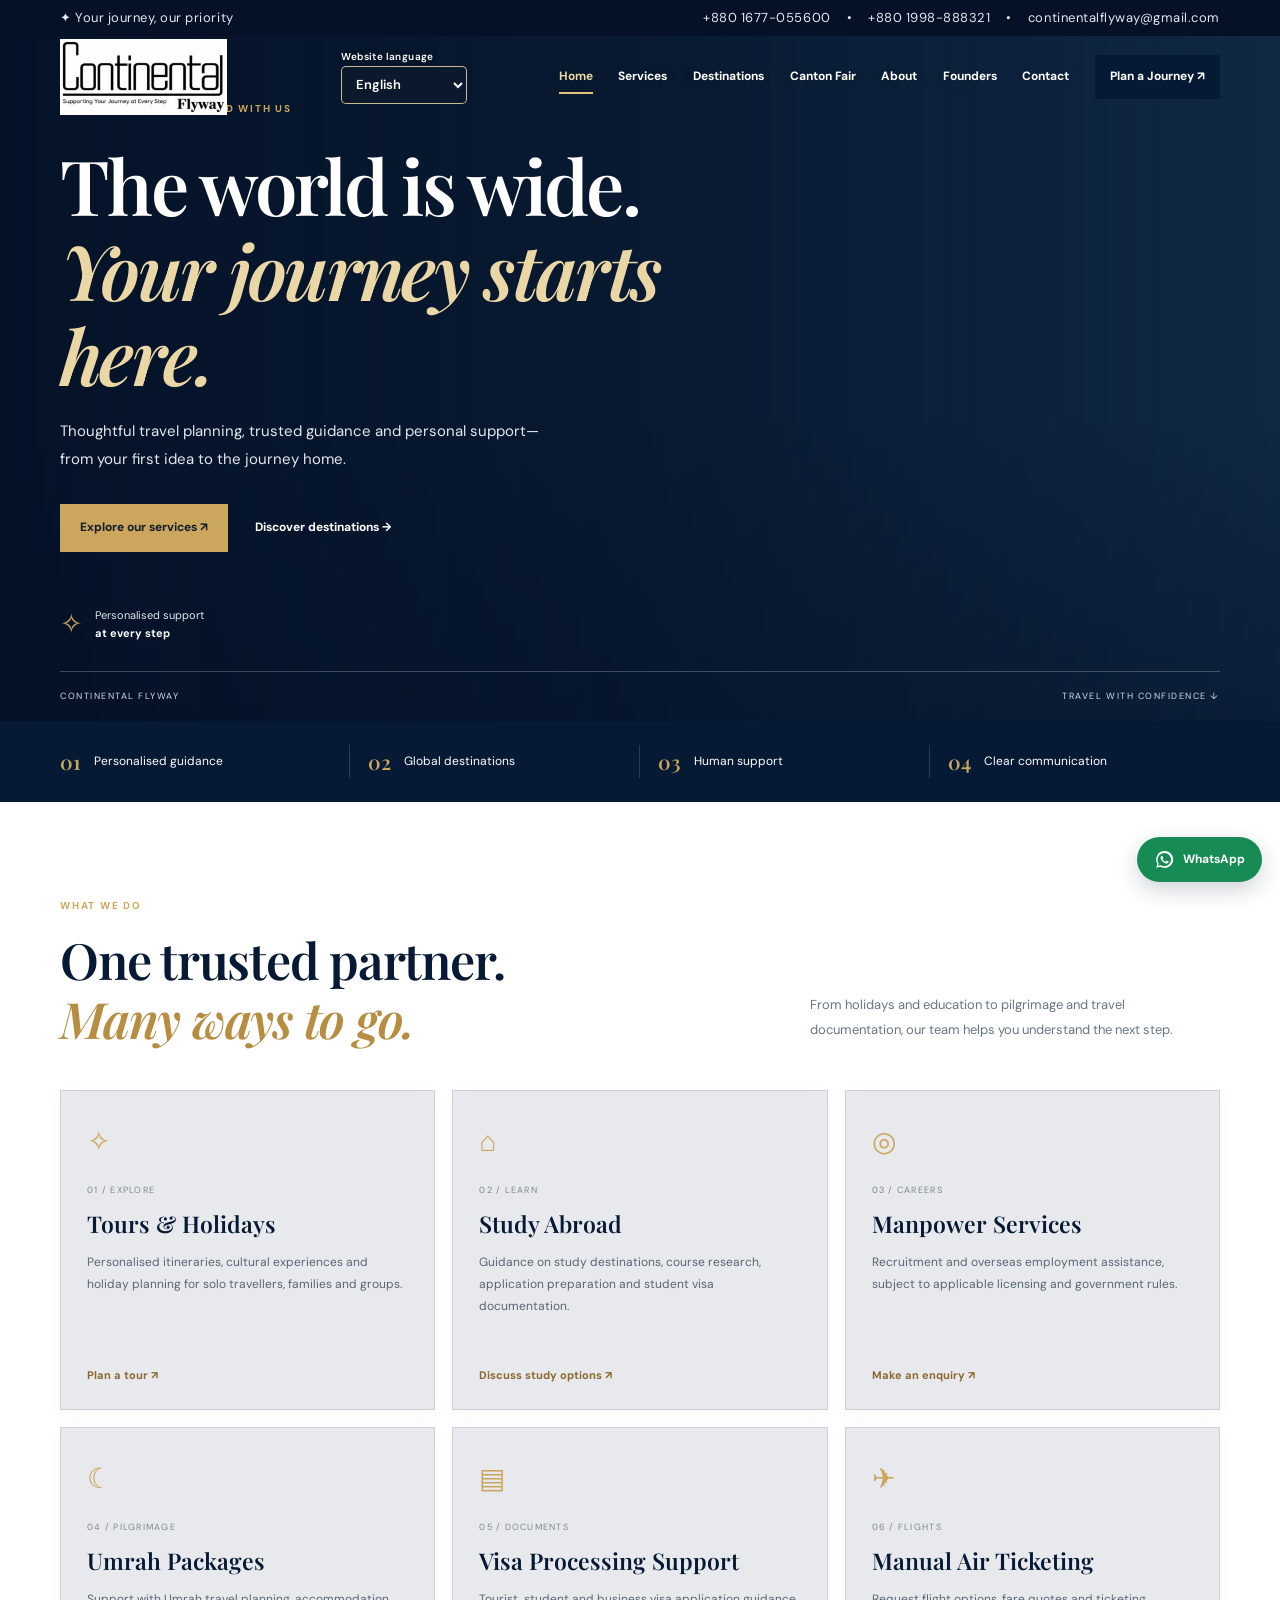
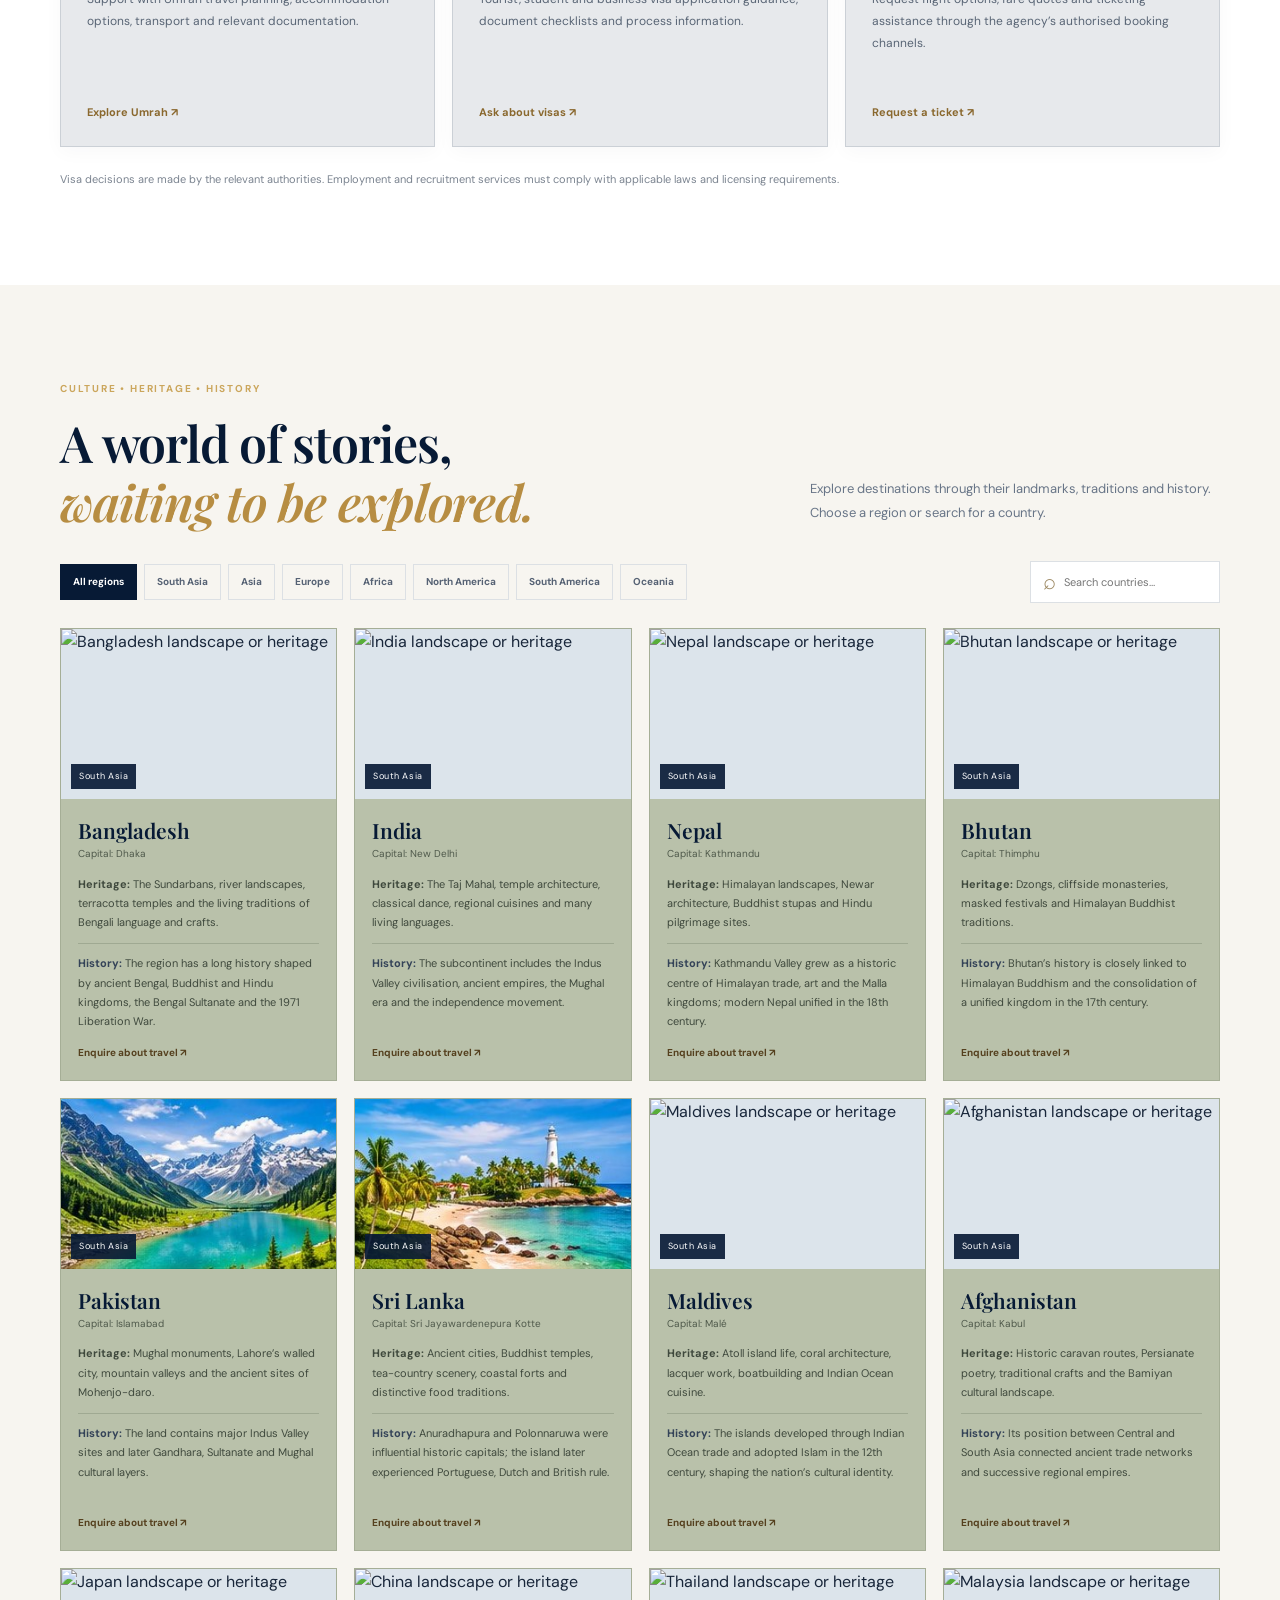
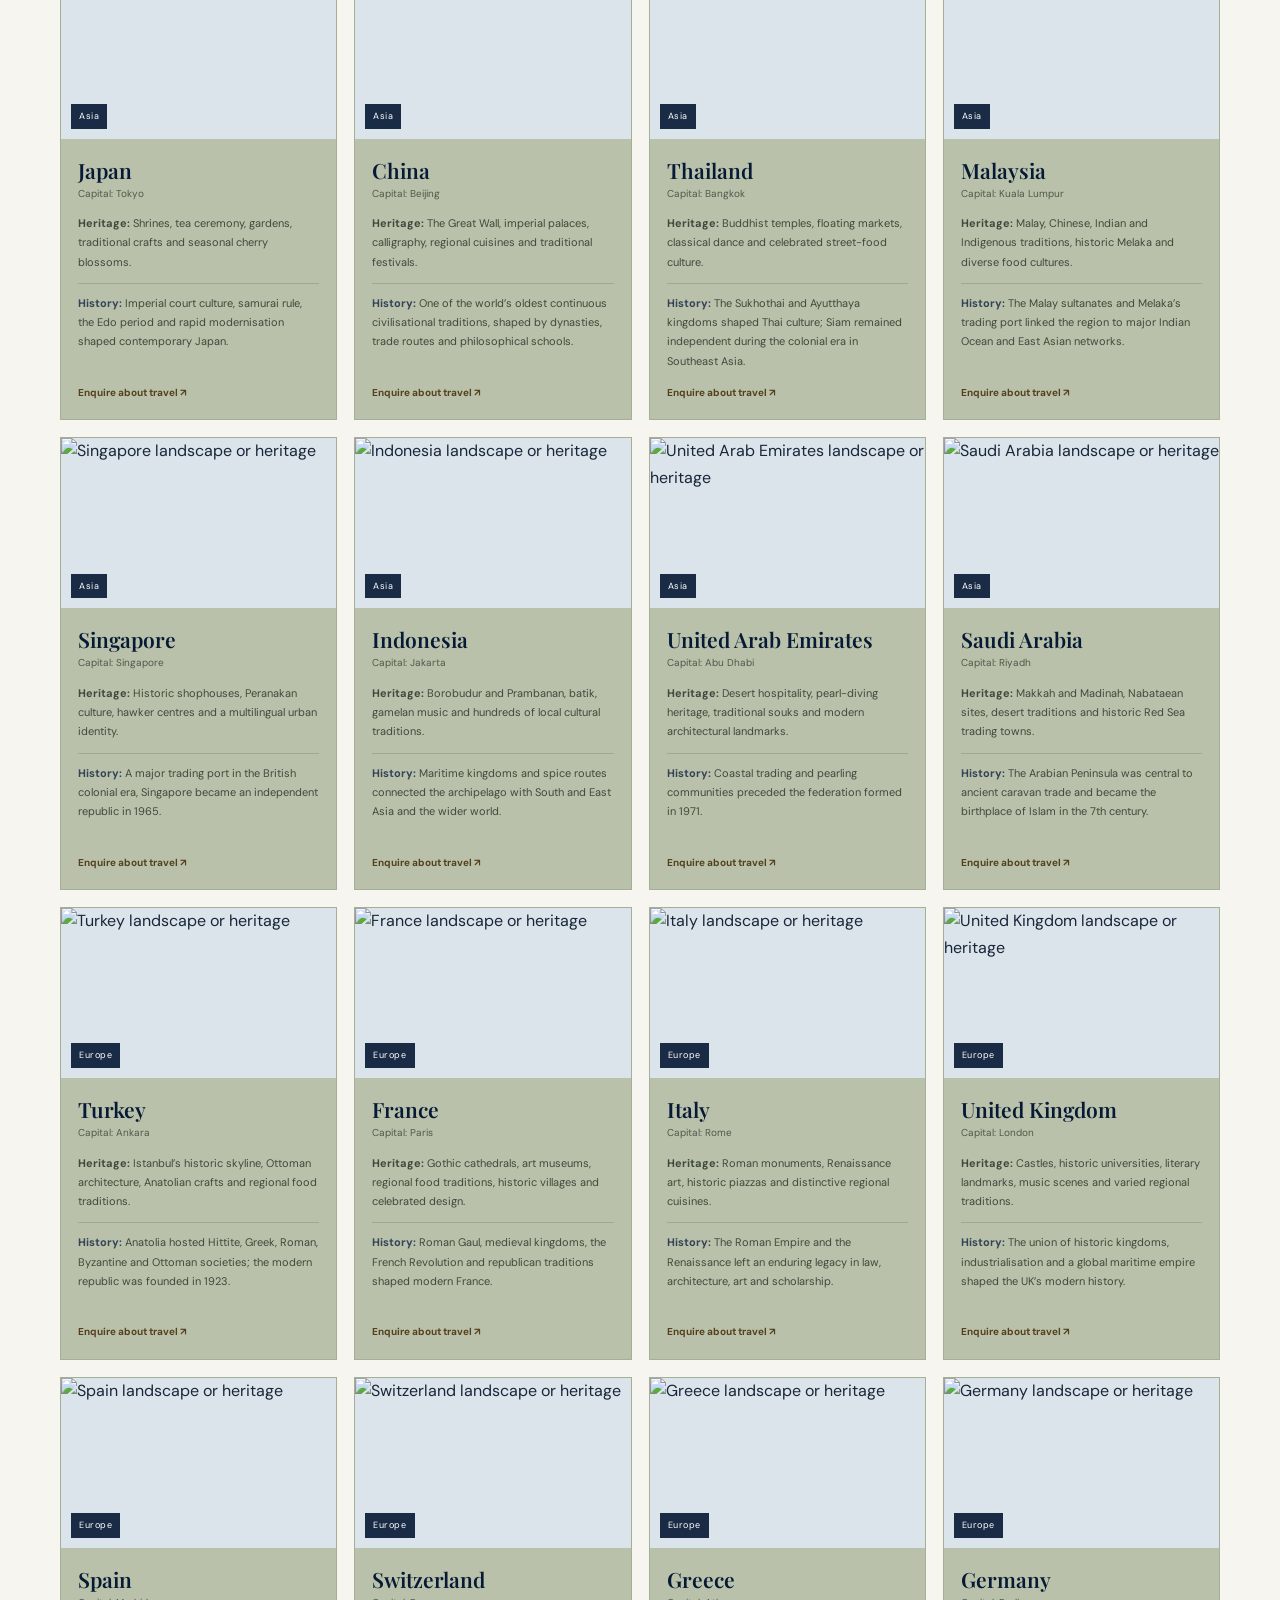
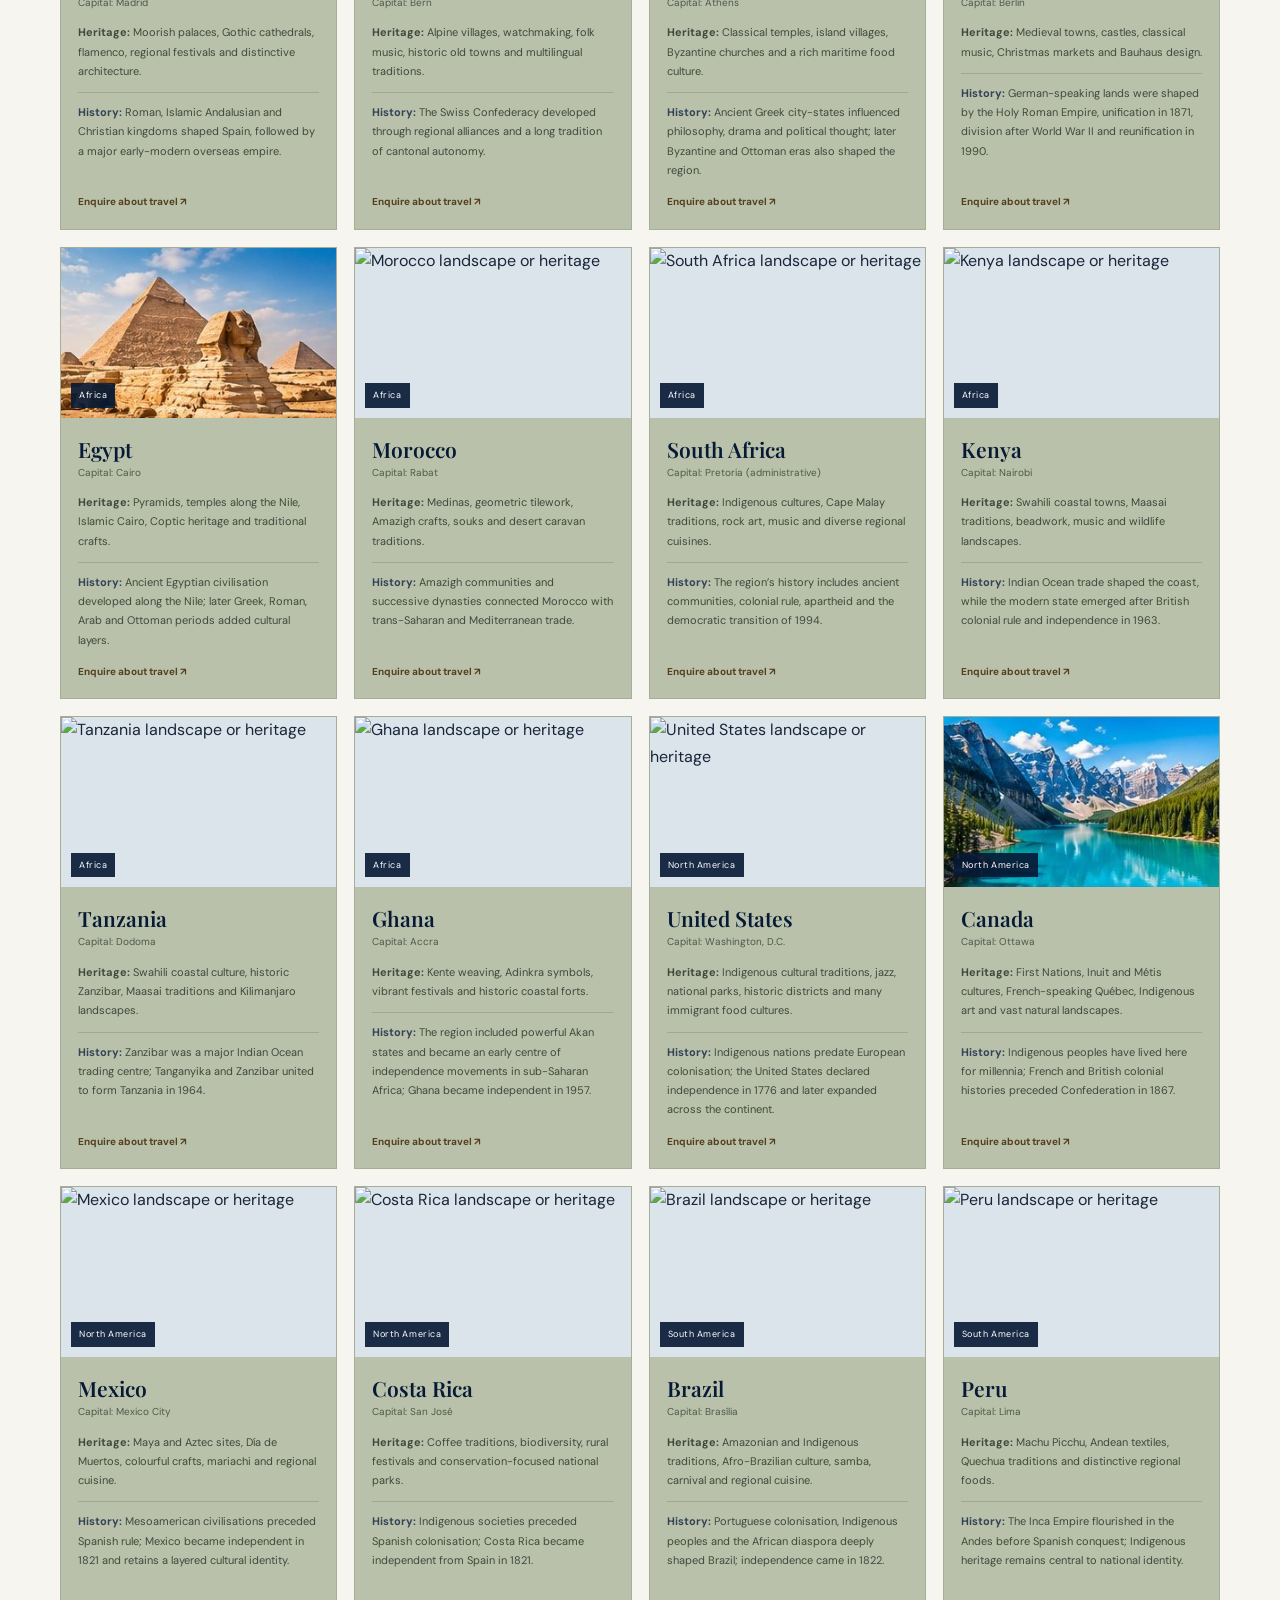
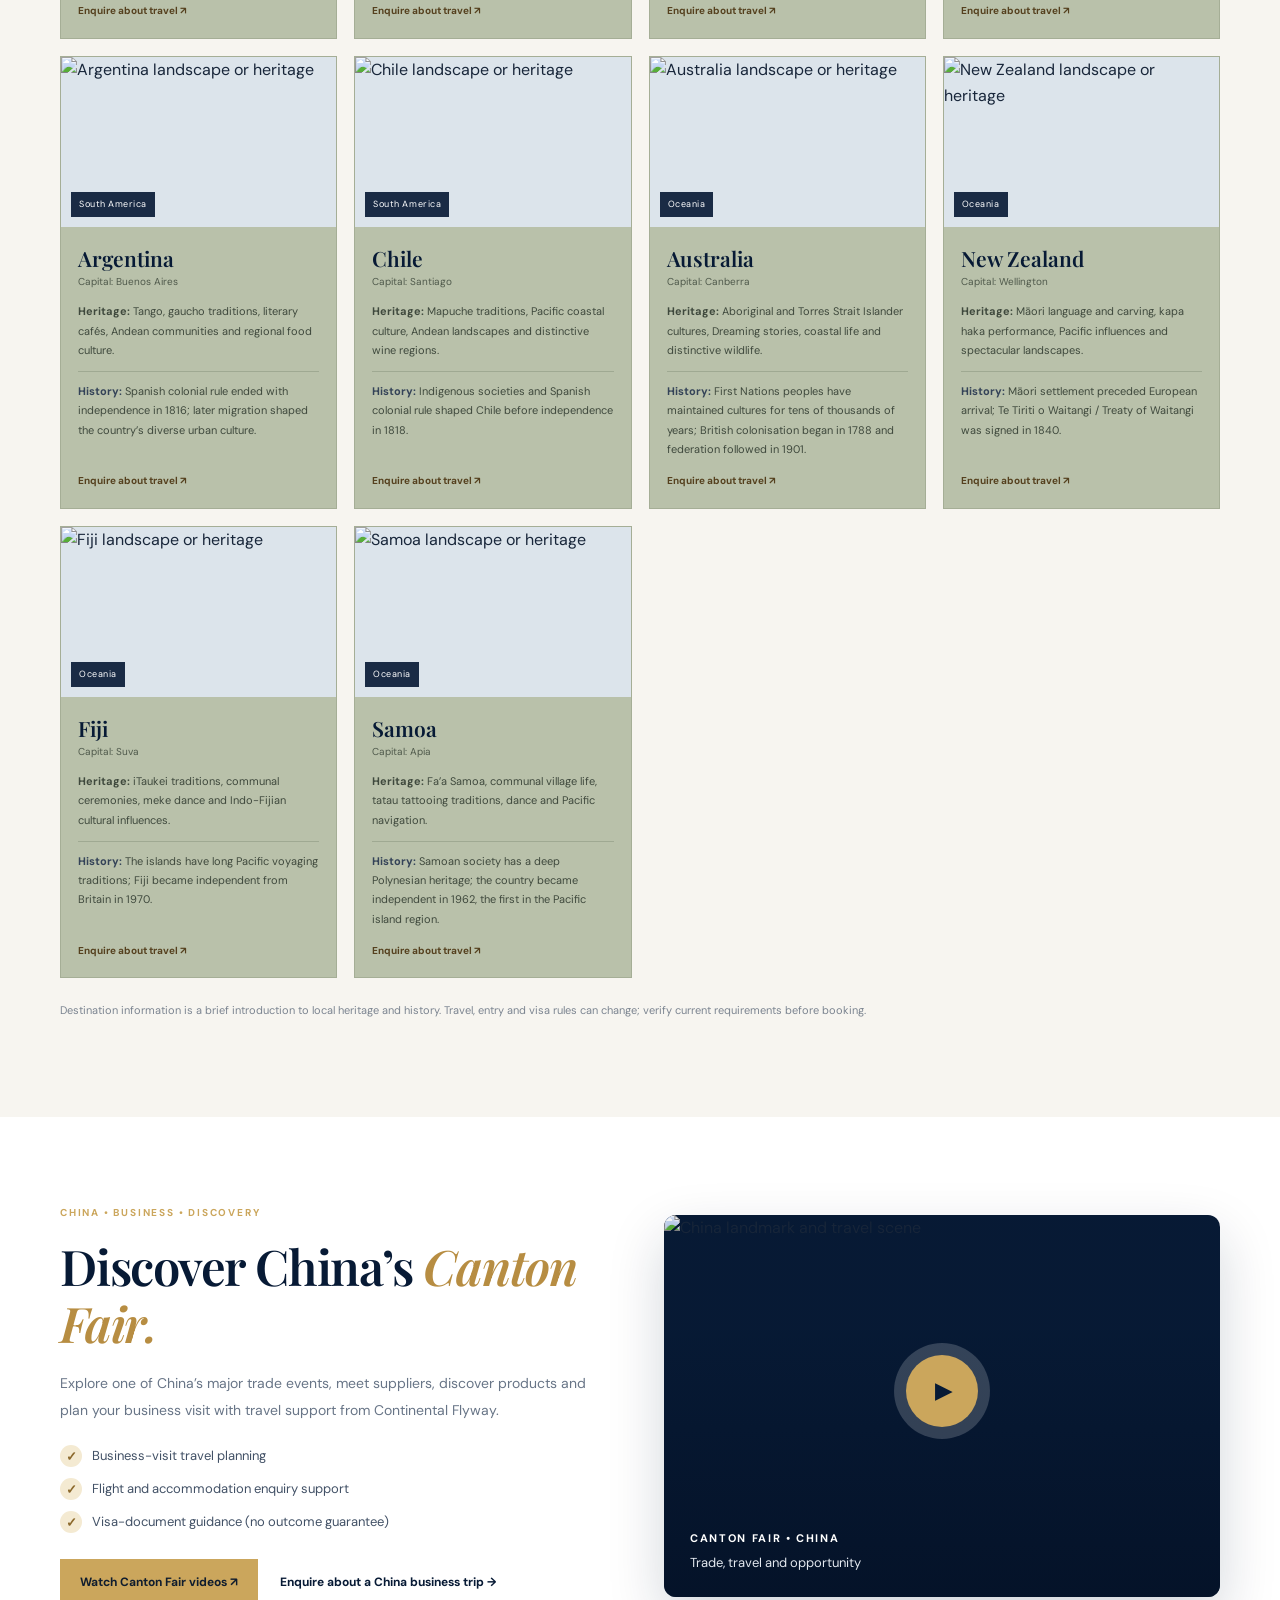
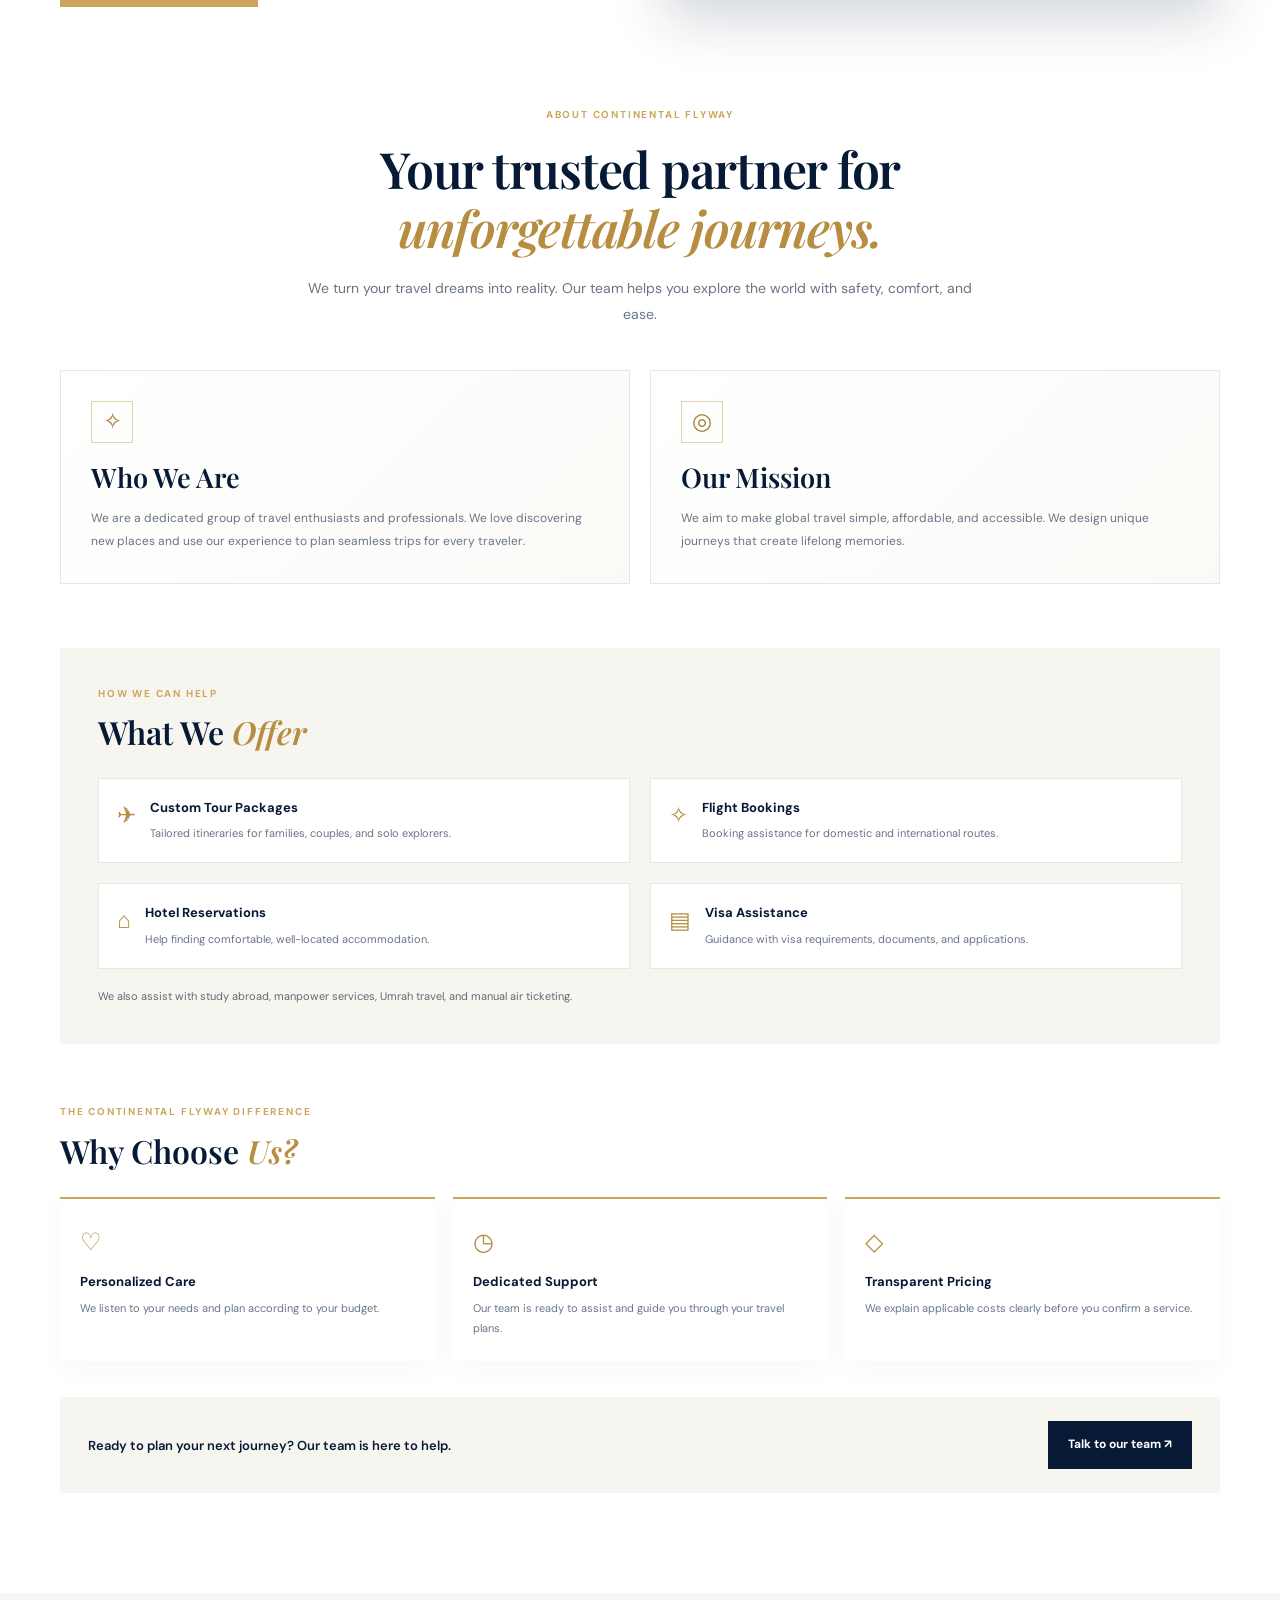
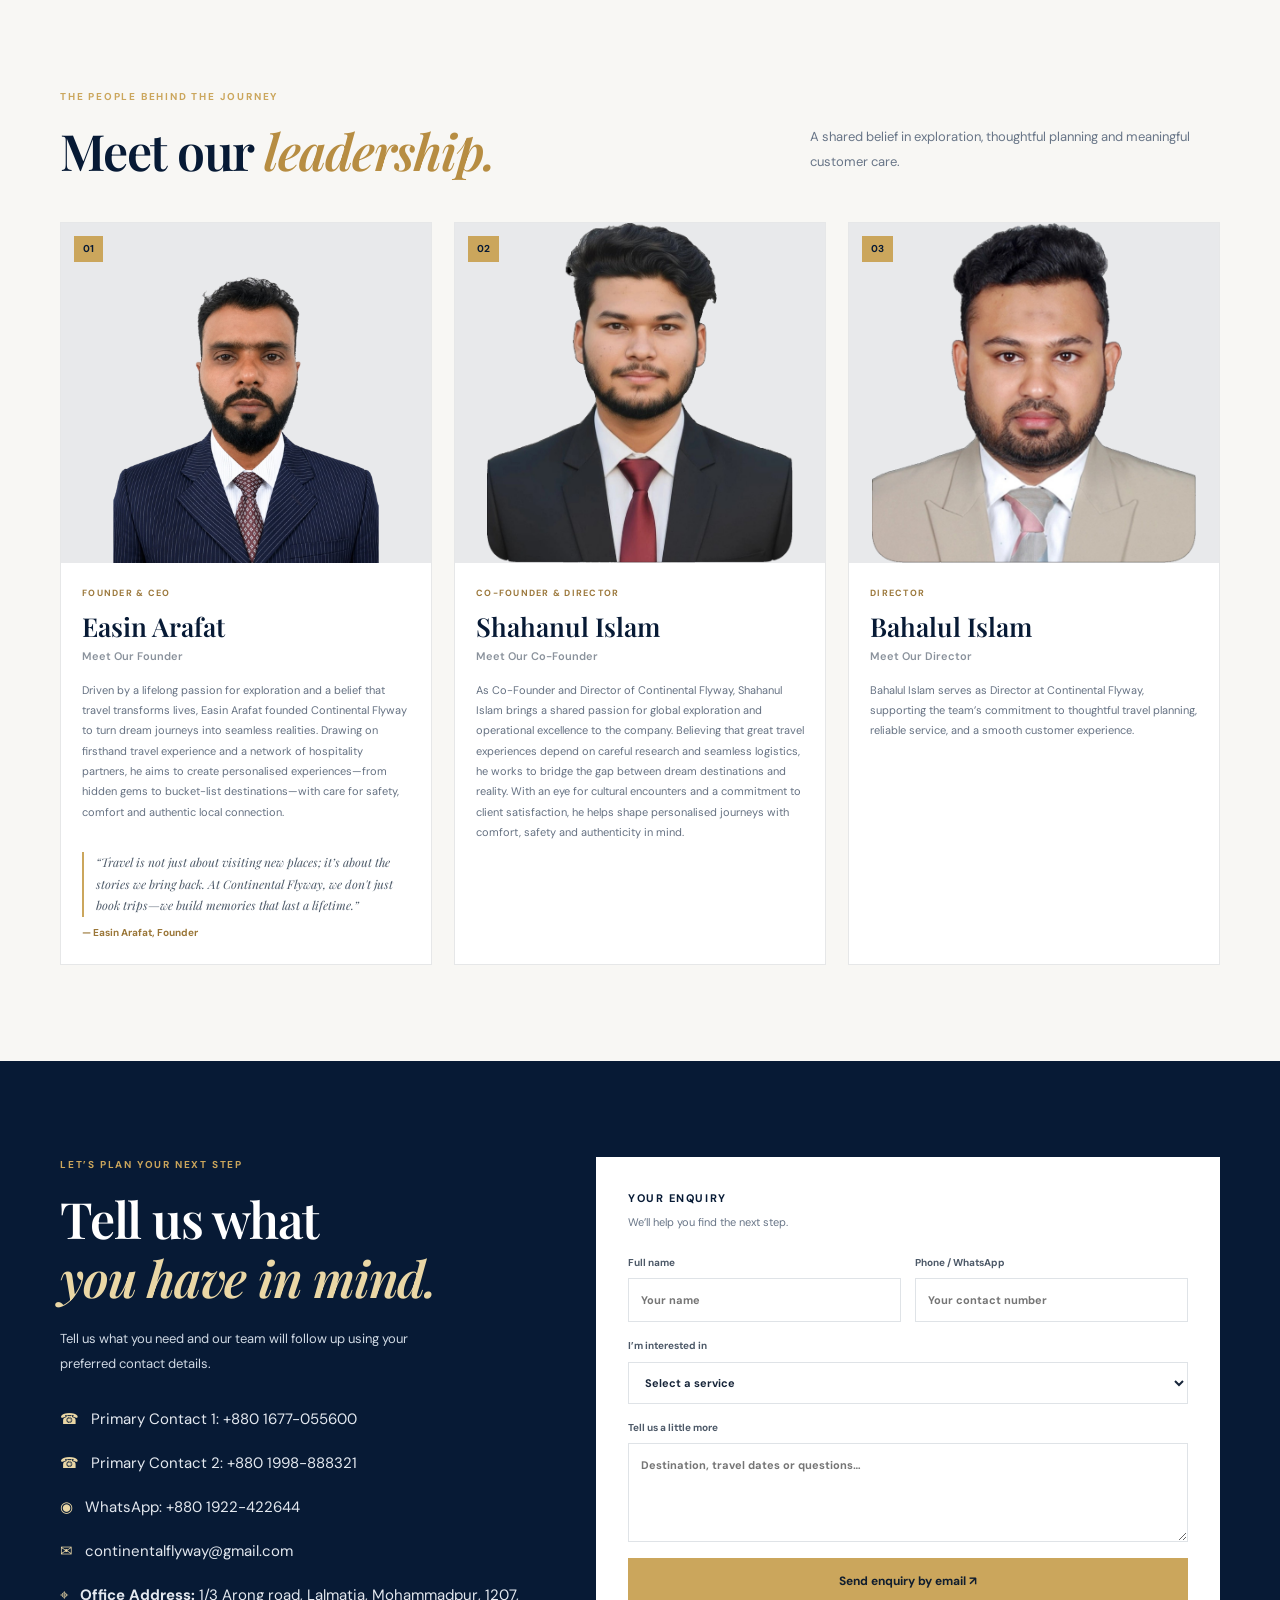
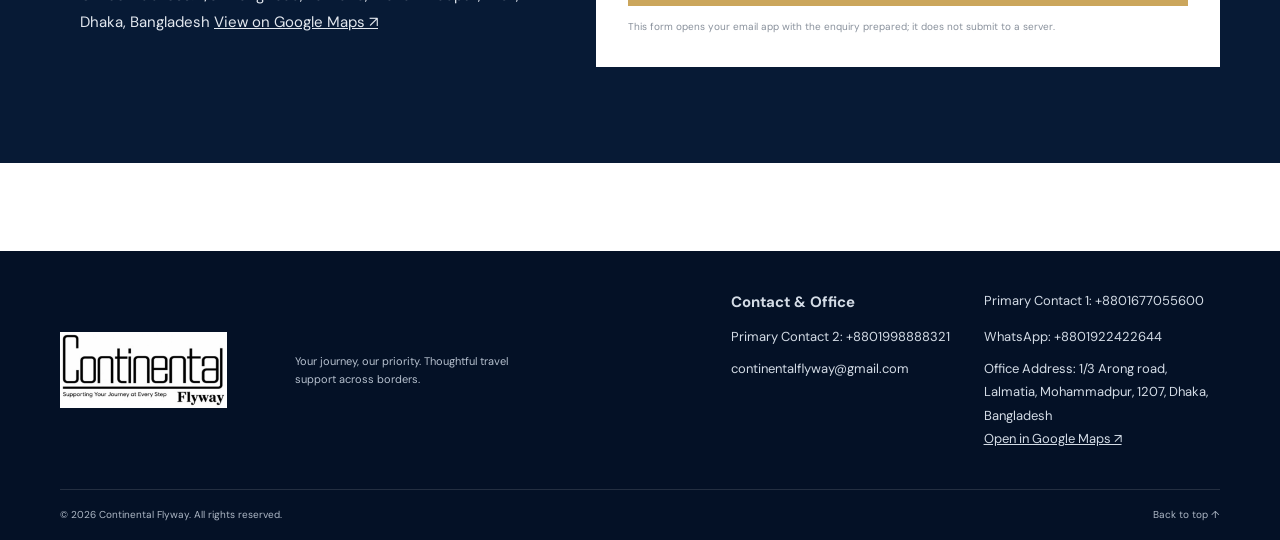
==== commit c4b691af: "Add files via upload" ====
--- a/index.html
+++ b/index.html
@@ -14,13 +14,7 @@
 <header class="site-header"><div class="container nav-wrap">
 <a class="brand" href="#home" aria-label="Continental Flyway home"><img class="brand-logo-image" src="assets/continental-flyway-logo.png" alt="Continental Flyway — Supporting Your Journey at Every Step"></a>
 <button class="menu-toggle" id="menuToggle" aria-label="Open navigation menu" aria-expanded="false" aria-controls="mainNav"><span></span><span></span><span></span></button>
-<div class="language-control-wrap">
-<label class="sr-only" for="languageSelect">Website language</label>
-<select class="header-language-select" id="languageSelect" aria-label="Choose website language">
-<option value="en">English</option><option value="bn">বাংলা</option><option value="zh-CN">中文 · Chinese</option><option value="ar">العربية · Arabic</option><option value="hi">हिन्दी · Hindi</option><option value="other">Other languages…</option>
-</select>
-<div id="otherLanguagePicker" class="other-language-picker" hidden><span>Choose another language:</span><div id="google_translate_element"></div></div>
-</div>
+<label class="language-control" for="languageSelect"><span class="language-label">Website language</span><select class="language-select" id="languageSelect" aria-label="Website language"><option value="en" selected>English</option><option value="bn">বাংলা</option></select></label>
 <nav class="main-nav" id="mainNav" aria-label="Main navigation">
 <a class="nav-link active" href="#home" data-en="Home" data-bn="হোম">Home</a><a class="nav-link" href="#services" data-en="Services" data-bn="সেবাসমূহ">Services</a><a class="nav-link" href="#destinations" data-en="Destinations" data-bn="গন্তব্য">Destinations</a><a class="nav-link" href="#canton-fair" data-en="Canton Fair" data-bn="ক্যান্টন ফেয়ার">Canton Fair</a><a class="nav-link" href="#about" data-en="About" data-bn="আমাদের সম্পর্কে">About</a><a class="nav-link" href="#founders" data-en="Founders" data-bn="প্রতিষ্ঠাতাবৃন্দ">Founders</a><a class="nav-link" href="#contact" data-en="Contact" data-bn="যোগাযোগ">Contact</a>
 <a class="nav-cta" href="#enquiry" data-en="Plan a Journey ↗" data-bn="ভ্রমণ পরিকল্পনা ↗">Plan a Journey ↗</a>
@@ -65,12 +59,4 @@
 </main>
 <footer class="site-footer" id="contact"><div class="container footer-main"><a class="brand footer-brand" href="#home" aria-label="Continental Flyway home"><img class="brand-logo-image footer-brand-logo-image" src="assets/continental-flyway-logo.png" alt="Continental Flyway"></a><p data-en="Your journey, our priority. Thoughtful travel support across borders." data-bn="আপনার যাত্রাই আমাদের অগ্রাধিকার। সীমান্ত পেরিয়ে যত্নশীল ভ্রমণ সহায়তা।">Your journey, our priority. Thoughtful travel support across borders.</p><div class="footer-contact"><strong data-en="Contact & Office" data-bn="যোগাযোগ ও অফিস">Contact &amp; Office</strong><a href="tel:+8801677055600">Primary Contact 1: +8801677055600</a><a href="tel:+8801998888321">Primary Contact 2: +8801998888321</a><a href="https://wa.me/8801922422644" target="_blank" rel="noopener">WhatsApp: +8801922422644</a><a href="mailto:continentalflyway@gmail.com">continentalflyway@gmail.com</a><a href="https://maps.app.goo.gl/MpXSr8HMwUXPrT8CA" target="_blank" rel="noopener"><span data-en="Office Address:" data-bn="অফিসের ঠিকানা:">Office Address:</span> 1/3 Arong road, Lalmatia, Mohammadpur, 1207, Dhaka, Bangladesh<br><u data-en="Open in Google Maps ↗" data-bn="Google Maps-এ খুলুন ↗">Open in Google Maps ↗</u></a></div></div><div class="container footer-bottom"><span>© <span id="year"></span> Continental Flyway. All rights reserved.</span><a href="#home" data-en="Back to top ↑" data-bn="উপরে যান ↑">Back to top ↑</a></div></footer>
 <a class="floating-whatsapp" href="https://wa.me/8801922422644" target="_blank" rel="noopener" aria-label="Chat with Continental Flyway on WhatsApp"><svg class="whatsapp-icon" viewBox="0 0 32 32" aria-hidden="true"><path fill="currentColor" d="M16.04 3.2A12.7 12.7 0 0 0 5.1 22.35L3.4 28.6l6.4-1.68A12.8 12.8 0 1 0 16.04 3.2Zm0 23.25c-2 0-3.96-.54-5.66-1.56l-.4-.24-3.8 1 1.02-3.7-.26-.42a10.2 10.2 0 1 1 9.1 4.92Zm5.6-7.64c-.3-.15-1.78-.88-2.06-.98-.28-.1-.48-.15-.68.15-.2.3-.78.98-.95 1.18-.18.2-.35.22-.65.07-.3-.15-1.27-.47-2.42-1.49-.9-.8-1.5-1.78-1.68-2.08-.17-.3-.02-.46.13-.61.13-.13.3-.35.45-.52.15-.18.2-.3.3-.5.1-.2.05-.38-.02-.53-.08-.15-.68-1.63-.93-2.23-.24-.58-.49-.5-.68-.51h-.58c-.2 0-.53.08-.8.38-.28.3-1.05 1.03-1.05 2.5s1.08 2.9 1.23 3.1c.15.2 2.12 3.23 5.14 4.53.72.31 1.28.5 1.72.64.72.23 1.38.2 1.9.12.58-.09 1.78-.73 2.03-1.43.25-.7.25-1.3.18-1.43-.08-.13-.28-.2-.58-.35Z"/></svg><span>WhatsApp</span></a>
-<script>
-window.googleTranslateElementInit = function () {
-  if (!window.google || !google.translate || !google.translate.TranslateElement) return;
-  new google.translate.TranslateElement({pageLanguage: 'en', autoDisplay: false}, 'google_translate_element');
-  if (window.applyFlywayGoogleLanguage) window.applyFlywayGoogleLanguage();
-};
-</script>
-<script src="https://translate.google.com/translate_a/element.js?cb=googleTranslateElementInit" async></script>
 </body></html>
--- a/style.css
+++ b/style.css
@@ -1,4 +1,4 @@
-:root{--navy:#071a35;--navy2:#102b4c;--gold:#cba65c;--gold-light:#ead7a5;--ink:#18263a;--muted:#687587;--cream:#f7f5f0;--line:#e4e8ed;--serif:'Playfair Display',Georgia,serif;--sans:'DM Sans','Noto Sans Bengali',Arial,sans-serif}*{box-sizing:border-box}html{scroll-behavior:smooth;scroll-padding-top:95px}body{margin:0;color:var(--ink);font-family:var(--sans);line-height:1.65;background:#fff}a{color:inherit;text-decoration:none}button,input,select,textarea{font:inherit}.container{width:min(1160px,calc(100% - 44px));margin:auto}.topbar{background:#041126;color:#e4e9ef;font-size:11px;letter-spacing:.04em}.topbar-inner{min-height:36px;display:flex;align-items:center;justify-content:space-between;gap:18px}.top-links{display:flex;gap:14px;align-items:center}.top-links a:hover{color:var(--gold-light)}.site-header{height:82px;position:sticky;top:0;z-index:50;background:#fffffff5;backdrop-filter:blur(14px);box-shadow:0 4px 25px #071a350b}.nav-wrap{height:100%;display:flex;align-items:center;justify-content:space-between}.brand{display:inline-flex;align-items:center;gap:10px;color:var(--navy);flex-shrink:0}.brand-logo{display:block;width:154px;height:66px;object-fit:contain;object-position:left center}.footer-logo{width:174px;height:76px;object-position:center center;background:#fff;padding:3px}.main-nav{display:flex;align-items:center;gap:clamp(12px,2vw,27px);font-size:12px;font-weight:700}.nav-link{color:#586579;position:relative;padding:9px 0}.nav-link:after{content:'';position:absolute;left:0;bottom:2px;width:0;height:2px;background:var(--gold);transition:width .2s}.nav-link:hover,.nav-link.active{color:var(--navy)}.nav-link.active:after,.nav-link:hover:after{width:100%}.nav-cta{background:var(--navy);color:#fff;padding:12px 15px;white-space:nowrap}.nav-cta:hover{background:#16375f}.lang-toggle{border:1px solid #d9c18a;background:#fff;color:var(--navy);padding:7px 10px;cursor:pointer;font-size:12px;font-weight:700}.menu-toggle{display:none;border:0;background:none;padding:8px;cursor:pointer}.menu-toggle span{display:block;width:24px;height:2px;background:var(--navy);margin:5px}.hero{min-height:620px;position:relative;display:flex;align-items:center;color:#fff;background:#102a46 url('https://images.unsplash.com/photo-1500530855697-b586d89ba3ee?auto=format&fit=crop&w=2000&q=85') center 52%/cover no-repeat}.hero-shade{position:absolute;inset:0;background:linear-gradient(90deg,#041126ed 0%,#041126ad 48%,#04112612 100%),linear-gradient(0deg,#04112672,transparent 45%)}.hero-content{position:relative;padding:65px 0 75px}.eyebrow,.section-kicker{font-size:10px;letter-spacing:.18em;font-weight:700;color:var(--gold);display:flex;align-items:center;gap:10px}.eyebrow-line{width:30px;height:1px;background:var(--gold)}h1,h2,h3,h4,p{margin-top:0}.hero h1{font:600 clamp(44px,6.4vw,76px)/1.12 var(--serif);letter-spacing:-.035em;margin:24px 0 20px;max-width:760px}.hero h1 em,.section-heading h2 em,.about-copy h2 em,.enquiry-copy h2 em{font-weight:600;color:var(--gold-light)}.hero-content>p{max-width:490px;color:#e2e7ee;font-size:15px;line-height:1.9}.hero-actions{display:flex;align-items:center;gap:27px;flex-wrap:wrap;margin-top:30px}.button{display:inline-flex;align-items:center;justify-content:center;gap:12px;padding:14px 20px;border:0;font-size:12px;font-weight:700;cursor:pointer;transition:transform .2s,background .2s}.button:hover{transform:translateY(-2px)}.button-gold{background:var(--gold);color:#101d2e}.button-gold:hover{background:var(--gold-light)}.button-navy{background:var(--navy);color:white}.text-link{font-size:12px;font-weight:700;color:#fff}.text-link:hover{color:var(--gold-light)}.hero-note{display:flex;align-items:center;gap:12px;margin-top:50px;font-size:11px;color:#e1e7ee}.hero-note b{color:#fff}.note-icon{font-size:27px;color:var(--gold)}.hero-bottom{position:absolute;bottom:0;left:0;right:0;display:flex;justify-content:space-between;padding:17px 0;border-top:1px solid #ffffff3a;font-size:9px;letter-spacing:.17em;color:#d4dce5}.trust-strip{background:var(--navy);color:white}.trust-grid{display:grid;grid-template-columns:repeat(4,1fr);padding:24px 0}.trust-grid>div{display:flex;align-items:center;gap:13px;padding:3px 18px;border-right:1px solid #ffffff25;font-size:12px}.trust-grid>div:first-child{padding-left:0}.trust-grid>div:last-child{border:0}.trust-grid b{font:600 20px var(--serif);color:var(--gold)}.section{padding:96px 0}.services-section{background:#fff}.section-heading{display:flex;justify-content:space-between;align-items:end;gap:36px;margin-bottom:42px}.section-heading h2,.about-copy h2,.enquiry-copy h2{font:600 clamp(34px,4.3vw,50px)/1.18 var(--serif);letter-spacing:-.025em;color:var(--navy);margin:15px 0 0}.section-heading h2 em,.about-copy h2 em{color:#b78d42}.section-heading>p{max-width:410px;margin:0 0 5px;color:var(--muted);font-size:13px;line-height:1.9}.service-grid{display:grid;grid-template-columns:repeat(3,1fr);gap:17px}.service-card{padding:28px 26px 25px;border:1px solid var(--line);min-height:280px;position:relative;background:white;transition:transform .2s,box-shadow .2s,border-color .2s}.service-card:hover{transform:translateY(-4px);box-shadow:0 14px 35px #071a3510;border-color:#d3bd8e}.featured-service{background:var(--navy);color:white;border-color:var(--navy)}.service-icon{font-size:28px;color:var(--gold);margin-bottom:18px}.card-number{font-size:9px;letter-spacing:.14em;color:#9b8760;display:block;margin-bottom:10px}.service-card h3{font:600 23px var(--serif);margin-bottom:12px;color:var(--navy)}.featured-service h3{color:#fff}.service-card p{font-size:12px;color:var(--muted);line-height:1.85;margin-bottom:20px}.featured-service p{color:#d6deea}.arrow-link{font-size:11px;font-weight:700;color:#9a7637}.featured-service .arrow-link{color:var(--gold-light)}.service-note,.country-disclaimer{font-size:11px;color:#7b8490;line-height:1.8;margin:23px 0 0}.destination-section{background:var(--cream);padding:96px 0}.destination-heading{margin-bottom:30px}.destination-tools{display:flex;justify-content:space-between;align-items:center;gap:18px;margin-bottom:25px}.filters{display:flex;flex-wrap:wrap;gap:7px}.filter-btn{border:1px solid #dce0e4;background:transparent;padding:9px 12px;color:#566274;font-size:10px;font-weight:700;cursor:pointer}.filter-btn:hover,.filter-btn.active{background:var(--navy);border-color:var(--navy);color:white}.search-box{display:flex;align-items:center;gap:8px;border:1px solid #dce0e4;background:white;padding:0 12px;min-width:190px}.search-box span{font-size:22px;color:#9b8760}.search-box input{border:0;outline:0;padding:11px 0;width:100%;min-width:0;font-size:11px;background:transparent}.country-grid{display:grid;grid-template-columns:repeat(4,1fr);gap:17px}.country-card{background:white;border:1px solid #e7e5df;min-width:0;display:flex;flex-direction:column;transition:transform .2s,box-shadow .2s}.country-card:hover{transform:translateY(-4px);box-shadow:0 12px 30px #071a3510}.country-image{height:150px;position:relative;background:#dce4eb;overflow:hidden}.country-image img{width:100%;height:100%;object-fit:cover;transition:transform .5s}.country-card:hover .country-image img{transform:scale(1.05)}.region-tag{position:absolute;bottom:10px;left:10px;background:#071a35e8;color:white;padding:5px 8px;font-size:9px;letter-spacing:.06em}.country-content{padding:17px 17px 18px;display:flex;flex-direction:column;flex:1}.country-title-row{display:flex;align-items:start;justify-content:space-between;gap:8px}.country-title-row h3{font:600 21px var(--serif);color:var(--navy);margin:0 0 2px}.country-capital{font-size:10px;color:#8a929c;margin-bottom:12px}.country-heritage{font-size:11px;color:#657182;line-height:1.75;margin-bottom:11px}.country-history{font-size:11px;color:#657182;line-height:1.75;border-top:1px solid #eceef0;padding-top:10px;flex:1}.country-history b{color:#344358}.country-enquire{font-size:10px;font-weight:700;color:#98743b;margin-top:14px;display:inline-block}.no-results{grid-column:1/-1;padding:36px;text-align:center;color:var(--muted);border:1px dashed #cdd3da}.about-section{padding:100px 0;background:#fff}.about-layout{display:grid;grid-template-columns:1fr 1fr;gap:75px;align-items:center}.about-visual{position:relative;padding:0 22px 22px 0}.about-visual:before{content:'';position:absolute;right:0;bottom:0;width:70%;height:70%;background:#e9dfc9}.about-visual img{display:block;position:relative;width:100%;height:460px;object-fit:cover}.about-stamp{position:absolute;right:-15px;top:35px;background:var(--navy);color:white;padding:18px;display:flex;align-items:center;gap:12px;box-shadow:0 10px 25px #071a3525}.about-stamp>span{font:600 25px var(--serif);color:var(--gold)}.about-stamp small{font-size:8px;line-height:1.5;letter-spacing:.1em}.about-copy h2{margin-bottom:22px}.about-copy>p{color:var(--muted);font-size:13px;line-height:2;margin-bottom:25px}.about-intro{max-width:760px;margin:0 auto 42px;text-align:center}.about-intro .section-kicker{justify-content:center}.about-intro h2{font:600 clamp(34px,4.3vw,50px)/1.18 var(--serif);letter-spacing:-.025em;color:var(--navy);margin:15px 0 18px}.about-intro h2 em,.about-subheading h3 em{color:#b78d42}.about-intro>p{max-width:680px;margin:0 auto;color:var(--muted);font-size:14px;line-height:1.9}.about-feature-grid{display:grid;grid-template-columns:repeat(2,minmax(0,1fr));gap:20px;margin-bottom:64px}.about-feature{padding:30px;border:1px solid var(--line);background:linear-gradient(135deg,#fff,#fbfaf7)}.about-feature-icon{display:grid;place-items:center;width:42px;height:42px;border:1px solid #e1d1ad;color:#a7803d;font-size:23px;margin-bottom:16px}.about-feature h3,.about-subheading h3{font:600 27px var(--serif);color:var(--navy);margin:0 0 12px}.about-feature p{font-size:12px;color:var(--muted);line-height:1.9;margin:0}.about-offers{padding:38px;background:var(--cream);margin-bottom:60px}.about-subheading{margin-bottom:25px}.about-subheading .section-kicker{margin-bottom:8px}.about-subheading h3{font-size:32px;margin:0}.about-offer-grid{display:grid;grid-template-columns:repeat(2,minmax(0,1fr));gap:20px}.about-offer-grid article{display:flex;gap:14px;padding:18px;background:#fff;border:1px solid #ebe7df}.about-offer-grid article>span{font-size:23px;color:#b78d42}.about-offer-grid h4,.why-grid h4{font-size:13px;color:var(--navy);margin:0 0 6px}.about-offer-grid p,.why-grid p{font-size:11px;line-height:1.8;color:var(--muted);margin:0}.about-extra{font-size:11px;color:#5f6a78;line-height:1.8;margin:18px 0 0}.about-why{margin-bottom:36px}.why-grid{display:grid;grid-template-columns:repeat(3,minmax(0,1fr));gap:18px}.why-grid article{padding:23px 20px;border-top:2px solid var(--gold);background:#fff;box-shadow:0 8px 26px #071a3508}.why-grid article>span{display:block;color:#b78d42;font-size:24px;margin-bottom:10px}.about-cta{display:flex;justify-content:space-between;align-items:center;gap:20px;padding:24px 28px;background:#f7f5f0}.about-cta p{margin:0;color:var(--navy);font-weight:600;font-size:13px}.founders-section{padding:96px 0;background:#f8f7f4}.founder-grid{display:grid;grid-template-columns:repeat(2,minmax(0,1fr));gap:24px}.founder-card{background:#fff;border:1px solid #e6e7e8;display:grid;grid-template-columns:minmax(190px,.82fr) 1.18fr;min-width:0}.founder-photo{position:relative;min-height:100%;background:#e8e9eb;overflow:hidden}.founder-photo img{width:100%;height:100%;min-height:390px;position:absolute;inset:0;object-fit:cover;object-position:center top}.founder-number{position:absolute;left:13px;top:13px;background:var(--gold);color:var(--navy);padding:5px 9px;font-size:10px;font-weight:700}.founder-info{padding:25px 22px}.founder-role{font-size:9px;letter-spacing:.14em;color:#9c793d;font-weight:700}.founder-info h3{font:600 26px var(--serif);color:var(--navy);margin:8px 0 3px}.founder-info h4{font-size:11px;color:#8a929c;margin:0 0 15px;font-weight:600}.founder-info p{font-size:11px;color:#657182;line-height:1.85;margin-bottom:15px}.founder-info blockquote{border-left:2px solid var(--gold);margin:15px 0 8px;padding-left:12px;font:italic 12px/1.8 var(--serif);color:#4d5a69}.quote-credit{font-size:10px;color:#9a7637;font-weight:700}.enquiry-section{padding:96px 0;background:var(--navy);color:white}.enquiry-layout{display:grid;grid-template-columns:.85fr 1.15fr;gap:75px;align-items:start}.enquiry-copy h2{color:white;margin:15px 0 20px}.enquiry-copy>p{font-size:13px;color:#d0d9e4;line-height:1.9;max-width:390px}.contact-mini{display:grid;gap:14px;margin-top:30px}.contact-mini a{display:flex;gap:12px;align-items:center;color:var(--gold-light);font-size:12px}.contact-mini a span{color:#e3e8ef}.enquiry-form{background:#fff;color:var(--ink);padding:32px}.form-heading{display:flex;flex-direction:column;gap:5px;margin-bottom:24px}.form-heading span{font-size:11px;font-weight:700;letter-spacing:.14em;color:var(--navy)}.form-heading small{font-size:11px;color:var(--muted)}.enquiry-form label{display:flex;flex-direction:column;gap:7px;margin-bottom:16px;font-size:10px;font-weight:700;color:#4d5968}.form-row{display:grid;grid-template-columns:1fr 1fr;gap:14px}.enquiry-form input,.enquiry-form select,.enquiry-form textarea{width:100%;border:1px solid #dfe3e7;background:#fff;padding:12px;font-size:11px;color:var(--ink);outline:none;border-radius:0}.enquiry-form input:focus,.enquiry-form select:focus,.enquiry-form textarea:focus{border-color:var(--gold)}.enquiry-form textarea{resize:vertical}.submit-btn{width:100%}.form-help{font-size:10px;color:#89919c;line-height:1.6;margin:13px 0 0}.site-footer{background:#041126;color:#d9e0e9}.footer-main{display:grid;grid-template-columns:auto 1fr 1.25fr;gap:45px;align-items:center;padding:38px 0}.footer-brand{color:#fff}.footer-main>p{font-size:11px;color:#b6c0ce;max-width:250px;margin:0}.footer-contact{display:grid;grid-template-columns:1fr 1fr;gap:9px 16px;font-size:10px;color:#d4dce6}.footer-contact a:hover,.footer-bottom a:hover{color:var(--gold-light)}.footer-bottom{border-top:1px solid #ffffff20;padding:17px 0;display:flex;justify-content:space-between;font-size:10px;color:#aeb8c6}.floating-whatsapp{position:fixed;right:18px;bottom:18px;z-index:40;background:#168b53;color:white;border-radius:30px;padding:12px 17px;box-shadow:0 8px 22px #071a3530;font-size:12px;font-weight:700;display:flex;gap:8px;align-items:center}.floating-whatsapp:hover{background:#0e7544}.whatsapp-icon{width:21px;height:21px;display:block;flex-shrink:0}
+:root{--navy:#071a35;--navy2:#102b4c;--gold:#cba65c;--gold-light:#ead7a5;--ink:#18263a;--muted:#687587;--cream:#f7f5f0;--line:#e4e8ed;--serif:'Playfair Display',Georgia,serif;--sans:'DM Sans','Noto Sans Bengali',Arial,sans-serif}*{box-sizing:border-box}html{scroll-behavior:smooth;scroll-padding-top:95px}body{margin:0;color:var(--ink);font-family:var(--sans);line-height:1.65;background:#fff}a{color:inherit;text-decoration:none}button,input,select,textarea{font:inherit}.container{width:min(1160px,calc(100% - 44px));margin:auto}.topbar{background:#041126;color:#e4e9ef;font-size:11px;letter-spacing:.04em}.topbar-inner{min-height:36px;display:flex;align-items:center;justify-content:space-between;gap:18px}.top-links{display:flex;gap:14px;align-items:center}.top-links a:hover{color:var(--gold-light)}.site-header{height:82px;position:sticky;top:0;z-index:50;background:#fffffff5;backdrop-filter:blur(14px);box-shadow:0 4px 25px #071a350b}.nav-wrap{height:100%;display:flex;align-items:center;justify-content:space-between}.brand{display:inline-flex;align-items:center;gap:10px;color:var(--navy);flex-shrink:0}.brand-logo{display:block;width:154px;height:66px;object-fit:contain;object-position:left center}.footer-logo{width:174px;height:76px;object-position:center center;background:#fff;padding:3px}.main-nav{display:flex;align-items:center;gap:clamp(12px,2vw,27px);font-size:12px;font-weight:700}.nav-link{color:#586579;position:relative;padding:9px 0}.nav-link:after{content:'';position:absolute;left:0;bottom:2px;width:0;height:2px;background:var(--gold);transition:width .2s}.nav-link:hover,.nav-link.active{color:var(--navy)}.nav-link.active:after,.nav-link:hover:after{width:100%}.nav-cta{background:var(--navy);color:#fff;padding:12px 15px;white-space:nowrap}.nav-cta:hover{background:#16375f}.lang-toggle{border:1px solid #d9c18a;background:#fff;color:var(--navy);padding:7px 10px;cursor:pointer;font-size:12px;font-weight:700}.menu-toggle{display:none;border:0;background:none;padding:8px;cursor:pointer}.menu-toggle span{display:block;width:24px;height:2px;background:var(--navy);margin:5px}.hero{min-height:620px;position:relative;display:flex;align-items:center;color:#fff;background:#102a46 url('https://images.unsplash.com/photo-1500530855697-b586d89ba3ee?auto=format&fit=crop&w=2000&q=85') center 52%/cover no-repeat}.hero-shade{position:absolute;inset:0;background:linear-gradient(90deg,#041126ed 0%,#041126ad 48%,#04112612 100%),linear-gradient(0deg,#04112672,transparent 45%)}.hero-content{position:relative;padding:65px 0 75px}.eyebrow,.section-kicker{font-size:10px;letter-spacing:.18em;font-weight:700;color:var(--gold);display:flex;align-items:center;gap:10px}.eyebrow-line{width:30px;height:1px;background:var(--gold)}h1,h2,h3,h4,p{margin-top:0}.hero h1{font:600 clamp(44px,6.4vw,76px)/1.12 var(--serif);letter-spacing:-.035em;margin:24px 0 20px;max-width:760px}.hero h1 em,.section-heading h2 em,.about-copy h2 em,.enquiry-copy h2 em{font-weight:600;color:var(--gold-light)}.hero-content>p{max-width:490px;color:#e2e7ee;font-size:15px;line-height:1.9}.hero-actions{display:flex;align-items:center;gap:27px;flex-wrap:wrap;margin-top:30px}.button{display:inline-flex;align-items:center;justify-content:center;gap:12px;padding:14px 20px;border:0;font-size:12px;font-weight:700;cursor:pointer;transition:transform .2s,background .2s}.button:hover{transform:translateY(-2px)}.button-gold{background:var(--gold);color:#101d2e}.button-gold:hover{background:var(--gold-light)}.button-navy{background:var(--navy);color:white}.text-link{font-size:12px;font-weight:700;color:#fff}.text-link:hover{color:var(--gold-light)}.hero-note{display:flex;align-items:center;gap:12px;margin-top:50px;font-size:11px;color:#e1e7ee}.hero-note b{color:#fff}.note-icon{font-size:27px;color:var(--gold)}.hero-bottom{position:absolute;bottom:0;left:0;right:0;display:flex;justify-content:space-between;padding:17px 0;border-top:1px solid #ffffff3a;font-size:9px;letter-spacing:.17em;color:#d4dce5}.trust-strip{background:var(--navy);color:white}.trust-grid{display:grid;grid-template-columns:repeat(4,1fr);padding:24px 0}.trust-grid>div{display:flex;align-items:center;gap:13px;padding:3px 18px;border-right:1px solid #ffffff25;font-size:12px}.trust-grid>div:first-child{padding-left:0}.trust-grid>div:last-child{border:0}.trust-grid b{font:600 20px var(--serif);color:var(--gold)}.section{padding:96px 0}.services-section{background:#fff}.section-heading{display:flex;justify-content:space-between;align-items:end;gap:36px;margin-bottom:42px}.section-heading h2,.about-copy h2,.enquiry-copy h2{font:600 clamp(34px,4.3vw,50px)/1.18 var(--serif);letter-spacing:-.025em;color:var(--navy);margin:15px 0 0}.section-heading h2 em,.about-copy h2 em{color:#b78d42}.section-heading>p{max-width:410px;margin:0 0 5px;color:var(--muted);font-size:13px;line-height:1.9}.service-grid{display:grid;grid-template-columns:repeat(3,1fr);gap:17px}.service-card{padding:28px 26px 25px;border:1px solid var(--line);min-height:280px;position:relative;background:white;transition:transform .2s,box-shadow .2s,border-color .2s}.service-card:hover{transform:translateY(-4px);box-shadow:0 14px 35px #071a3510;border-color:#d3bd8e}.featured-service{background:var(--navy);color:white;border-color:var(--navy)}.service-icon{font-size:28px;color:var(--gold);margin-bottom:18px}.card-number{font-size:9px;letter-spacing:.14em;color:#9b8760;display:block;margin-bottom:10px}.service-card h3{font:600 23px var(--serif);margin-bottom:12px;color:var(--navy)}.featured-service h3{color:#fff}.service-card p{font-size:12px;color:var(--muted);line-height:1.85;margin-bottom:20px}.featured-service p{color:#d6deea}.arrow-link{font-size:11px;font-weight:700;color:#9a7637}.featured-service .arrow-link{color:var(--gold-light)}.service-note,.country-disclaimer{font-size:11px;color:#7b8490;line-height:1.8;margin:23px 0 0}.destination-section{background:var(--cream);padding:96px 0}.destination-heading{margin-bottom:30px}.destination-tools{display:flex;justify-content:space-between;align-items:center;gap:18px;margin-bottom:25px}.filters{display:flex;flex-wrap:wrap;gap:7px}.filter-btn{border:1px solid #dce0e4;background:transparent;padding:9px 12px;color:#566274;font-size:10px;font-weight:700;cursor:pointer}.filter-btn:hover,.filter-btn.active{background:var(--navy);border-color:var(--navy);color:white}.search-box{display:flex;align-items:center;gap:8px;border:1px solid #dce0e4;background:white;padding:0 12px;min-width:190px}.search-box span{font-size:22px;color:#9b8760}.search-box input{border:0;outline:0;padding:11px 0;width:100%;min-width:0;font-size:11px;background:transparent}.country-grid{display:grid;grid-template-columns:repeat(4,1fr);gap:17px}.country-card{background:#B9C1AA;border:1px solid #a5ae96;min-width:0;display:flex;flex-direction:column;transition:transform .2s,box-shadow .2s}.country-card:hover{transform:translateY(-4px);box-shadow:0 12px 30px #071a3510}.country-image{height:150px;position:relative;background:#dce4eb;overflow:hidden}.country-image img{width:100%;height:100%;object-fit:cover;transition:transform .5s}.country-card:hover .country-image img{transform:scale(1.05)}.region-tag{position:absolute;bottom:10px;left:10px;background:#071a35e8;color:white;padding:5px 8px;font-size:9px;letter-spacing:.06em}.country-content{background:#B9C1AA;padding:17px 17px 18px;display:flex;flex-direction:column;flex:1}.country-title-row{display:flex;align-items:start;justify-content:space-between;gap:8px}.country-title-row h3{font:600 21px var(--serif);color:var(--navy);margin:0 0 2px}.country-capital{font-size:10px;color:#4f594b;margin-bottom:12px}.country-heritage{font-size:11px;color:#3f493d;line-height:1.75;margin-bottom:11px}.country-history{font-size:11px;color:#3f493d;line-height:1.75;border-top:1px solid #9fa992;padding-top:10px;flex:1}.country-history b{color:#344358}.country-enquire{font-size:10px;font-weight:700;color:#55401e;margin-top:14px;display:inline-block}.no-results{grid-column:1/-1;padding:36px;text-align:center;color:var(--muted);border:1px dashed #cdd3da}.about-section{padding:100px 0;background:#fff}.about-layout{display:grid;grid-template-columns:1fr 1fr;gap:75px;align-items:center}.about-visual{position:relative;padding:0 22px 22px 0}.about-visual:before{content:'';position:absolute;right:0;bottom:0;width:70%;height:70%;background:#e9dfc9}.about-visual img{display:block;position:relative;width:100%;height:460px;object-fit:cover}.about-stamp{position:absolute;right:-15px;top:35px;background:var(--navy);color:white;padding:18px;display:flex;align-items:center;gap:12px;box-shadow:0 10px 25px #071a3525}.about-stamp>span{font:600 25px var(--serif);color:var(--gold)}.about-stamp small{font-size:8px;line-height:1.5;letter-spacing:.1em}.about-copy h2{margin-bottom:22px}.about-copy>p{color:var(--muted);font-size:13px;line-height:2;margin-bottom:25px}.about-intro{max-width:760px;margin:0 auto 42px;text-align:center}.about-intro .section-kicker{justify-content:center}.about-intro h2{font:600 clamp(34px,4.3vw,50px)/1.18 var(--serif);letter-spacing:-.025em;color:var(--navy);margin:15px 0 18px}.about-intro h2 em,.about-subheading h3 em{color:#b78d42}.about-intro>p{max-width:680px;margin:0 auto;color:var(--muted);font-size:14px;line-height:1.9}.about-feature-grid{display:grid;grid-template-columns:repeat(2,minmax(0,1fr));gap:20px;margin-bottom:64px}.about-feature{padding:30px;border:1px solid var(--line);background:linear-gradient(135deg,#fff,#fbfaf7)}.about-feature-icon{display:grid;place-items:center;width:42px;height:42px;border:1px solid #e1d1ad;color:#a7803d;font-size:23px;margin-bottom:16px}.about-feature h3,.about-subheading h3{font:600 27px var(--serif);color:var(--navy);margin:0 0 12px}.about-feature p{font-size:12px;color:var(--muted);line-height:1.9;margin:0}.about-offers{padding:38px;background:var(--cream);margin-bottom:60px}.about-subheading{margin-bottom:25px}.about-subheading .section-kicker{margin-bottom:8px}.about-subheading h3{font-size:32px;margin:0}.about-offer-grid{display:grid;grid-template-columns:repeat(2,minmax(0,1fr));gap:20px}.about-offer-grid article{display:flex;gap:14px;padding:18px;background:#fff;border:1px solid #ebe7df}.about-offer-grid article>span{font-size:23px;color:#b78d42}.about-offer-grid h4,.why-grid h4{font-size:13px;color:var(--navy);margin:0 0 6px}.about-offer-grid p,.why-grid p{font-size:11px;line-height:1.8;color:var(--muted);margin:0}.about-extra{font-size:11px;color:#5f6a78;line-height:1.8;margin:18px 0 0}.about-why{margin-bottom:36px}.why-grid{display:grid;grid-template-columns:repeat(3,minmax(0,1fr));gap:18px}.why-grid article{padding:23px 20px;border-top:2px solid var(--gold);background:#fff;box-shadow:0 8px 26px #071a3508}.why-grid article>span{display:block;color:#b78d42;font-size:24px;margin-bottom:10px}.about-cta{display:flex;justify-content:space-between;align-items:center;gap:20px;padding:24px 28px;background:#f7f5f0}.about-cta p{margin:0;color:var(--navy);font-weight:600;font-size:13px}.founders-section{padding:96px 0;background:#f8f7f4}.founder-grid{display:grid;grid-template-columns:repeat(2,minmax(0,1fr));gap:24px}.founder-card{background:#fff;border:1px solid #e6e7e8;display:grid;grid-template-columns:minmax(190px,.82fr) 1.18fr;min-width:0}.founder-photo{position:relative;min-height:100%;background:#e8e9eb;overflow:hidden}.founder-photo img{width:100%;height:100%;min-height:390px;position:absolute;inset:0;object-fit:cover;object-position:center top}.founder-number{position:absolute;left:13px;top:13px;background:var(--gold);color:var(--navy);padding:5px 9px;font-size:10px;font-weight:700}.founder-info{padding:25px 22px}.founder-role{font-size:9px;letter-spacing:.14em;color:#9c793d;font-weight:700}.founder-info h3{font:600 26px var(--serif);color:var(--navy);margin:8px 0 3px}.founder-info h4{font-size:11px;color:#8a929c;margin:0 0 15px;font-weight:600}.founder-info p{font-size:11px;color:#657182;line-height:1.85;margin-bottom:15px}.founder-info blockquote{border-left:2px solid var(--gold);margin:15px 0 8px;padding-left:12px;font:italic 12px/1.8 var(--serif);color:#4d5a69}.quote-credit{font-size:10px;color:#9a7637;font-weight:700}.enquiry-section{padding:96px 0;background:var(--navy);color:white}.enquiry-layout{display:grid;grid-template-columns:.85fr 1.15fr;gap:75px;align-items:start}.enquiry-copy h2{color:white;margin:15px 0 20px}.enquiry-copy>p{font-size:13px;color:#d0d9e4;line-height:1.9;max-width:390px}.contact-mini{display:grid;gap:14px;margin-top:30px}.contact-mini a{display:flex;gap:12px;align-items:center;color:var(--gold-light);font-size:12px}.contact-mini a span{color:#e3e8ef}.enquiry-form{background:#fff;color:var(--ink);padding:32px}.form-heading{display:flex;flex-direction:column;gap:5px;margin-bottom:24px}.form-heading span{font-size:11px;font-weight:700;letter-spacing:.14em;color:var(--navy)}.form-heading small{font-size:11px;color:var(--muted)}.enquiry-form label{display:flex;flex-direction:column;gap:7px;margin-bottom:16px;font-size:10px;font-weight:700;color:#4d5968}.form-row{display:grid;grid-template-columns:1fr 1fr;gap:14px}.enquiry-form input,.enquiry-form select,.enquiry-form textarea{width:100%;border:1px solid #dfe3e7;background:#fff;padding:12px;font-size:11px;color:var(--ink);outline:none;border-radius:0}.enquiry-form input:focus,.enquiry-form select:focus,.enquiry-form textarea:focus{border-color:var(--gold)}.enquiry-form textarea{resize:vertical}.submit-btn{width:100%}.form-help{font-size:10px;color:#89919c;line-height:1.6;margin:13px 0 0}.site-footer{background:#041126;color:#d9e0e9}.footer-main{display:grid;grid-template-columns:auto 1fr 1.25fr;gap:45px;align-items:center;padding:38px 0}.footer-brand{color:#fff}.footer-main>p{font-size:11px;color:#b6c0ce;max-width:250px;margin:0}.footer-contact{display:grid;grid-template-columns:1fr 1fr;gap:9px 16px;font-size:10px;color:#d4dce6}.footer-contact a:hover,.footer-bottom a:hover{color:var(--gold-light)}.footer-bottom{border-top:1px solid #ffffff20;padding:17px 0;display:flex;justify-content:space-between;font-size:10px;color:#aeb8c6}.floating-whatsapp{position:fixed;right:18px;bottom:18px;z-index:40;background:#168b53;color:white;border-radius:30px;padding:12px 17px;box-shadow:0 8px 22px #071a3530;font-size:12px;font-weight:700;display:flex;gap:8px;align-items:center}.floating-whatsapp:hover{background:#0e7544}.whatsapp-icon{width:21px;height:21px;display:block;flex-shrink:0}
 @media(max-width:1000px){.main-nav{gap:12px}.nav-cta{padding:10px}.country-grid{grid-template-columns:repeat(3,1fr)}.founder-card{grid-template-columns:1fr}.founder-photo{height:310px;min-height:0}.founder-photo img{min-height:0}.founder-info{padding:24px}.about-layout{gap:45px}.enquiry-layout{gap:40px}}
 @media(max-width:760px){.container{width:min(100% - 32px,560px)}.topbar-inner{justify-content:center}.topbar-inner>span{display:none}.top-links{gap:10px;font-size:10px}.site-header{height:72px}.menu-toggle{display:block;margin-left:auto}.main-nav{display:none;position:absolute;left:0;right:0;top:72px;background:#fff;padding:16px 22px 22px;box-shadow:0 18px 25px #071a3518;align-items:stretch;gap:4px;flex-direction:column}.main-nav.open{display:flex}.nav-link{padding:11px 4px}.nav-link:after{bottom:5px}.nav-cta{justify-content:center;margin-top:8px;padding:13px}.lang-toggle{align-self:flex-start;margin:8px 0}.hero{min-height:610px;background-position:58% center}.hero-shade{background:linear-gradient(90deg,#041126e8 0%,#041126a8 75%,#04112665 100%)}.hero-content{padding:55px 0 85px}.hero h1{font-size:clamp(42px,11vw,60px)}.hero-content>p{font-size:13px}.hero-actions{gap:18px}.hero-note{margin-top:35px}.hero-bottom{font-size:8px;letter-spacing:.1em}.trust-grid{grid-template-columns:1fr 1fr;gap:0;padding:10px 0}.trust-grid>div{padding:13px 8px;border-bottom:1px solid #ffffff20;font-size:11px}.trust-grid>div:first-child{padding-left:8px}.trust-grid>div:nth-child(2){border-right:0}.trust-grid>div:nth-child(3),.trust-grid>div:nth-child(4){border-bottom:0}.section,.destination-section,.about-section,.founders-section,.enquiry-section{padding:66px 0}.section-heading{display:block;margin-bottom:28px}.section-heading>p{margin-top:18px;font-size:12px}.section-heading h2,.about-copy h2,.enquiry-copy h2{font-size:36px}.service-grid{grid-template-columns:1fr 1fr;gap:12px}.service-card{padding:21px 17px;min-height:0}.service-card h3{font-size:20px}.service-card p{font-size:11px}.destination-tools{display:block}.filters{margin-bottom:14px;gap:6px}.filter-btn{padding:8px 10px;font-size:9px}.search-box{width:100%}.country-grid{grid-template-columns:1fr 1fr;gap:11px}.country-image{height:120px}.country-content{padding:13px}.country-title-row h3{font-size:18px}.country-heritage,.country-history{font-size:10px}.about-layout{grid-template-columns:1fr;gap:35px}.about-intro{margin-bottom:30px}.about-feature-grid{gap:12px;margin-bottom:42px}.about-feature{padding:22px}.about-offers{padding:23px 17px;margin-bottom:42px}.about-offer-grid{gap:11px}.about-offer-grid article{padding:14px 12px;gap:10px}.why-grid{gap:10px}.why-grid article{padding:17px 13px}.about-cta{align-items:flex-start;flex-direction:column;padding:21px}.about-visual img{height:330px}.about-stamp{right:-5px}.founder-grid{grid-template-columns:1fr}.founder-card{grid-template-columns:minmax(130px,.75fr) 1.25fr}.founder-photo{height:auto;min-height:100%}.founder-photo img{min-height:100%;height:100%}.founder-info{padding:19px 16px}.founder-info h3{font-size:23px}.founder-info p{font-size:10px}.founder-info blockquote{font-size:11px}.enquiry-layout{grid-template-columns:1fr;gap:35px}.enquiry-form{padding:23px 18px}.footer-main{grid-template-columns:1fr;gap:20px;padding:32px 0}.footer-contact{grid-template-columns:1fr 1fr}.floating-whatsapp{right:12px;bottom:12px;padding:11px 13px}}
 @media(max-width:430px){.top-links{font-size:9px}.brand-logo{width:130px;height:58px}.brand-copy strong{font-size:12px}.hero h1{font-size:41px}.service-grid{grid-template-columns:1fr}.service-card{padding:23px}.country-grid{grid-template-columns:1fr}.country-image{height:175px}.country-content{padding:17px}.country-title-row h3{font-size:22px}.country-heritage,.country-history{font-size:11px}.founder-card{grid-template-columns:1fr}.founder-photo{height:300px;min-height:0}.founder-photo img{min-height:0;object-position:center 25%}.form-row{grid-template-columns:1fr;gap:0}.footer-contact{grid-template-columns:1fr}.floating-whatsapp span{display:none}}
@@ -283,188 +283,133 @@
 @media (max-width:760px) { .site-header .brand-logo-image { width:155px; height:62px; } }
 @media (max-width:430px) { .site-header .brand-logo-image { width:142px; height:58px; } }
 
-
-/* FINAL REPAIR — preserve the supplied website structure, fix overflow, cards and logo */
-html, body {
-  width: 100%;
-  max-width: 100%;
-  overflow-x: clip;
-}
-img, video, iframe, svg {
-  max-width: 100%;
-}
-.container, .nav-wrap, .service-grid, .country-grid,
-.founder-grid, .canton-layout, .about-feature-grid,
-.about-offer-grid, .enquiry-layout, .footer-main {
-  min-width: 0;
-}
-.service-grid {
-  grid-template-columns: repeat(3, minmax(0, 1fr));
-}
-.service-card,
-.service-card.featured-service {
-  min-width: 0;
-  min-height: 0 !important;
-  height: auto !important;
-  padding: 13px 15px 12px !important;
-  border-radius: 3px;
-  background: #515861 !important; /* deep matte silver ash */
-  border: 1px solid #68717c !important;
-  color: #fff !important;
-  box-shadow: inset 0 1px 0 rgba(255,255,255,.08), 0 4px 12px rgba(0,0,0,.12) !important;
-}
-.service-card:hover,
-.service-card.featured-service:hover {
-  background: #454b54 !important;
-  border-color: #87909b !important;
-  box-shadow: inset 0 1px 0 rgba(255,255,255,.1), 0 8px 18px rgba(0,0,0,.16) !important;
-}
-.service-card .service-icon {
-  font-size: 20px !important;
-  line-height: 1.2;
-  margin-bottom: 5px !important;
-  color: #fff !important;
-}
-.service-card .card-number {
-  font-size: 8px !important;
-  margin-bottom: 4px !important;
-  color: #e3e7ec !important;
-}
-.service-card h3,
-.service-card.featured-service h3 {
-  color: #fff !important;
-  font-size: 17px !important;
-  line-height: 1.25 !important;
-  margin: 3px 0 5px !important;
-  overflow-wrap: anywhere;
-  text-shadow: 0 1px 5px rgba(255,255,255,.13);
-}
-.service-card p,
-.service-card.featured-service p {
-  color: #f5f6f8 !important;
-  font-size: 10px !important;
-  line-height: 1.45 !important;
-  margin: 0 0 6px !important;
-  display: -webkit-box;
-  -webkit-box-orient: vertical;
-  -webkit-line-clamp: 2;
-  overflow: hidden;
-}
-.service-card .arrow-link,
-.service-card.featured-service .arrow-link {
-  color: #fff !important;
-  font-size: 9px !important;
-  font-weight: 700;
-  text-shadow: 0 1px 5px rgba(255,255,255,.16);
-}
-.site-header .brand-logo-image,
-.site-footer .brand-logo-image {
-  display: block;
-  width: 175px;
-  height: 70px;
-  max-width: 100%;
-  object-fit: contain;
-  object-position: left center;
-  background: transparent;
-}
-.site-header .brand { min-width: 0; }
-@media (max-width: 1000px) {
-  .main-nav { gap: 10px; }
-  .nav-cta { padding: 9px 10px; }
-  .service-grid { grid-template-columns: repeat(3, minmax(0, 1fr)); }
-}
-@media (max-width: 760px) {
-  .container { width: calc(100% - 28px); max-width: 560px; }
-  .top-links { min-width: 0; flex-wrap: wrap; justify-content: center; }
-  .nav-wrap { gap: 8px; }
-  .site-header .brand-logo-image { width: 135px; height: 58px; }
-  .service-grid { grid-template-columns: repeat(2, minmax(0, 1fr)); gap: 10px; }
-  .service-card, .service-card.featured-service { padding: 11px 10px !important; }
-  .service-card h3, .service-card.featured-service h3 { font-size: 15px !important; }
-  .service-card p, .service-card.featured-service p { font-size: 9px !important; }
-  .section-heading { min-width: 0; }
-  .destination-tools { min-width: 0; }
-  .filters { min-width: 0; }
-  .footer-main, .footer-contact { min-width: 0; }
-  .footer-contact a { overflow-wrap: anywhere; }
-}
-@media (max-width: 430px) {
-  .container { width: calc(100% - 24px); }
-  .site-header .brand-logo-image { width: 116px; height: 52px; }
-  .top-links { gap: 6px; font-size: 9px; }
-  .service-grid { grid-template-columns: repeat(2, minmax(0, 1fr)); gap: 8px; }
-  .service-card, .service-card.featured-service { padding: 10px 8px !important; }
-  .service-card h3, .service-card.featured-service h3 { font-size: 13px !important; }
-  .service-card p, .service-card.featured-service p { font-size: 8.5px !important; }
-  .service-card .arrow-link, .service-card.featured-service .arrow-link { font-size: 8px !important; }
-  .hero h1 { overflow-wrap: anywhere; }
-  .form-row { grid-template-columns: minmax(0, 1fr); }
-}
-
-
-/* Profile photos supplied by the user: dark background blends with portrait edges. */
-.founder-photo{background:#05070b!important;}
-.founder-photo img{padding:0!important;object-fit:contain!important;object-position:center bottom!important;}
-
-
-/* Multi-language selector and Google Translate fallback for additional languages. */
-.language-control-wrap{position:relative;display:flex;align-items:center;flex-shrink:0;z-index:60}
-.header-language-select{max-width:132px;min-width:92px;padding:8px 24px 8px 9px;border:1px solid rgba(255,255,255,.65);border-radius:3px;background:#0b192c;color:#fff;font:600 11px/1.2 "DM Sans",sans-serif;cursor:pointer}
-.header-language-select option{background:#fff;color:#152235}
-.other-language-picker{position:absolute;right:0;top:calc(100% + 8px);min-width:210px;padding:12px;background:#fff;color:#152235;border:1px solid #d9dde2;box-shadow:0 10px 28px rgba(0,0,0,.18);font-size:11px;z-index:1000}
-.other-language-picker[hidden]{display:none!important}
-.other-language-picker>span{display:block;margin-bottom:7px;font-weight:700}
-#google_translate_element{min-height:26px}
-.goog-te-gadget{font:11px "DM Sans",sans-serif!important;color:#263342!important}
-.goog-te-gadget .goog-te-combo{max-width:190px;padding:5px;border:1px solid #cbd1d8;background:#fff;color:#172033;font-size:11px}
-.goog-te-banner-frame.skiptranslate{display:none!important}
-body{top:0!important}
-.goog-te-gadget img,.goog-logo-link{display:none!important}
-html[lang="ar"] body{font-family:"Noto Sans Arabic","DM Sans",sans-serif}
-html[lang="hi"] body{font-family:"Noto Sans Devanagari","DM Sans",sans-serif}
-html[lang="zh-CN"] body{font-family:"Noto Sans SC","DM Sans",sans-serif}
-@media(max-width:760px){
-  .language-control-wrap{margin-left:10px;align-self:center}
-  .header-language-select{max-width:120px;min-width:88px;padding:8px 20px 8px 7px;font-size:10px}
-  .other-language-picker{right:0;top:calc(100% + 6px)}
-  .site-header .nav-wrap{gap:8px}
-}
-
-/* Requested service-card finish: matte black ash with high-contrast white text. */
-.services-section .service-card,
-.services-section .service-card.featured-service{
-  background:#25282C!important;
-  color:#FFFFFF!important;
-  border:1px solid #3A3E43!important;
-  box-shadow:inset 0 1px 0 rgba(255,255,255,.035),0 5px 16px rgba(0,0,0,.16)!important;
-}
-.services-section .service-card:hover,
-.services-section .service-card.featured-service:hover{
-  background:#1D2024!important;
-  border-color:#555B63!important;
-  box-shadow:inset 0 1px 0 rgba(255,255,255,.05),0 10px 24px rgba(0,0,0,.22)!important;
-}
-.services-section .service-card h3,
-.services-section .service-card.featured-service h3,
-.services-section .service-card p,
-.services-section .service-card.featured-service p,
-.services-section .service-card .arrow-link,
-.services-section .service-card.featured-service .arrow-link,
-.services-section .service-card .service-icon,
-.services-section .service-card .card-number{color:#FFFFFF!important}
-.services-section .service-card .card-number{opacity:.88}
-.services-section .service-card p{ text-shadow:0 1px 2px rgba(255,255,255,.05); }
-@media(max-width:760px){.header-language-select{align-self:center}}
-.sr-only{position:absolute!important;width:1px!important;height:1px!important;padding:0!important;margin:-1px!important;overflow:hidden!important;clip:rect(0,0,0,0)!important;white-space:nowrap!important;border:0!important}
-@media(max-width:760px){
-  .site-header .brand{order:1;min-width:0}
-  .site-header .language-control-wrap{order:2;margin-left:auto}
-  .site-header .menu-toggle{order:3;margin-left:0;flex-shrink:0}
-  .site-header .main-nav{order:4}
-}
-
-
-/* Profile portraits blend into the website's warm off-white founders section. */
-.founders-section{background:#f8f7f4!important;}
-.founder-photo{background:#f8f7f4!important;}
-.founder-photo img{background:transparent!important;}
+/* Consistent card sizing across all website sections (responsive). */
+.service-grid,
+.country-grid,
+.founder-grid,
+.about-feature-grid,
+.about-offer-grid,
+.why-grid{align-items:stretch;}
+
+/* Service cards: equal height in each row, actions aligned at the bottom. */
+.service-grid{grid-auto-rows:1fr;}
+.service-grid .service-card{
+  display:flex!important;
+  flex-direction:column!important;
+  height:100%;
+  min-height:320px;
+  min-width:0;
+}
+.service-grid .service-card p{flex:1 0 auto;}
+.service-grid .service-card .arrow-link{margin-top:auto;align-self:flex-start;}
+
+/* Destination cards: same image frame and equal-height card rows. */
+.country-grid{grid-auto-rows:1fr;}
+.country-card{height:100%;min-width:0;}
+.country-image{height:170px;flex:0 0 170px;}
+.country-content{flex:1;}
+.country-enquire{margin-top:auto;padding-top:14px;}
+
+/* Founder/profile cards: aligned photo frames and equal card heights. */
+.founder-card{height:100%;align-self:stretch;}
+.founder-info{display:flex;flex-direction:column;min-width:0;}
+.founder-info p{flex:1;}
+
+/* Other informational cards: equal heights within each grid. */
+.about-feature-grid{grid-auto-rows:1fr;}
+.about-feature{height:100%;}
+.about-offer-grid{grid-auto-rows:1fr;}
+.about-offer-grid article{height:100%;min-width:0;}
+.why-grid{grid-auto-rows:1fr;}
+.why-grid article{height:100%;}
+
+@media(max-width:1000px){
+  .country-grid{grid-template-columns:repeat(3,minmax(0,1fr));}
+}
+@media(max-width:760px){
+  .service-grid{grid-template-columns:repeat(2,minmax(0,1fr));}
+  .service-grid .service-card{min-height:310px;padding:21px 17px;}
+  .country-grid{grid-template-columns:repeat(2,minmax(0,1fr));}
+  .country-image{height:clamp(125px,30vw,170px);flex-basis:clamp(125px,30vw,170px);}
+  .founder-card{height:100%;}
+  .about-feature-grid,.about-offer-grid{grid-template-columns:repeat(2,minmax(0,1fr));}
+  .why-grid{grid-template-columns:repeat(2,minmax(0,1fr));}
+}
+@media(max-width:480px){
+  .service-grid{grid-template-columns:1fr;}
+  .service-grid .service-card{min-height:0;}
+  .service-grid .service-card p{flex:0 0 auto;}
+  .country-grid{grid-template-columns:1fr;}
+  .country-image{height:190px;flex-basis:190px;}
+  .about-feature-grid,.about-offer-grid,.why-grid{grid-template-columns:1fr;}
+}
+
+
+/* 2026 mobile UI polish: compact header, readable language selector and calmer hero spacing. */
+html{scroll-padding-top:84px;}
+body{overflow-x:hidden;}
+.site-header .nav-wrap{gap:12px;}
+.site-header .brand{min-width:0;}
+.site-header .brand-logo-image{object-fit:contain;object-position:left center;}
+.language-control{display:flex;flex-direction:column;justify-content:center;gap:3px;flex:0 0 auto;min-width:126px;}
+.language-label{display:block;color:#fff;font-size:10px;font-weight:600;line-height:1.2;letter-spacing:.04em;text-shadow:0 1px 5px rgba(0,0,0,.5);}
+.language-select{display:block;width:100%;min-height:38px;padding:7px 28px 7px 10px;border:1px solid rgba(234,215,165,.85);border-radius:5px;background:#0b192c;color:#fff;font-size:13px;font-weight:600;line-height:1.3;}
+.language-select option{background:#fff;color:#18263a;}
+.menu-toggle{flex:0 0 40px;min-width:40px;min-height:42px;border-radius:6px;}
+.menu-toggle:focus-visible,.language-select:focus-visible,.button:focus-visible,.nav-link:focus-visible{outline:2px solid #ead7a5;outline-offset:3px;}
+.site-header .menu-toggle span{width:24px;height:2px;margin:5px auto;}
+@media(max-width:760px){
+  .topbar-inner{min-height:0;align-items:center;gap:3px;padding-top:7px;padding-bottom:7px;}
+  .topbar-inner>span{display:none;}
+  .top-links{width:100%;justify-content:center;gap:2px 9px;font-size:11px;line-height:1.6;text-align:center;}
+  .site-header{height:72px;margin-bottom:-72px;background:rgba(7,26,53,.76)!important;-webkit-backdrop-filter:blur(10px)!important;backdrop-filter:blur(10px)!important;}
+  .site-header.is-scrolled{background:rgba(7,26,53,.97)!important;}
+  .site-header .nav-wrap{width:calc(100% - 28px);gap:9px;justify-content:space-between;}
+  .site-header .brand{flex:1 1 auto;min-width:0;overflow:hidden;}
+  .site-header .brand-logo-image{width:clamp(112px,34vw,150px);height:58px;}
+  .menu-toggle{order:2;}
+  .language-control{order:3;min-width:116px;width:clamp(108px,31vw,132px);}
+  .language-label{font-size:10px;}
+  .language-select{min-height:36px;font-size:12px;padding:6px 22px 6px 8px;}
+  .main-nav{top:0!important;}
+  .hero{min-height:600px;min-height: min(760px, max(600px, 88svh));background-position:58% center;}
+  .hero-shade{background:linear-gradient(90deg,rgba(4,17,38,.94) 0%,rgba(4,17,38,.78) 72%,rgba(4,17,38,.54) 100%),linear-gradient(0deg,rgba(4,17,38,.56),transparent 48%);}
+  .hero-content{padding:100px 0 94px;}
+  .hero .eyebrow{font-size:9px;letter-spacing:.15em;}
+  .hero h1{font-size:clamp(38px,10.4vw,50px);line-height:1.12;margin:20px 0 18px;max-width:100%;overflow-wrap:normal;}
+  .hero-content>p{font-size:14px;line-height:1.75;max-width:42rem;margin-bottom:0;}
+  .hero-actions{display:flex;flex-direction:column;align-items:stretch;gap:12px;margin-top:24px;}
+  .hero-actions .button{width:100%;min-height:48px;padding:14px 16px;font-size:13px;}
+  .hero-actions .text-link{text-align:center;display:block;padding:9px 10px;font-size:13px;}
+  .hero-note{margin-top:25px;font-size:12px;}
+  .hero-bottom{gap:12px;padding:13px 0;font-size:8px;letter-spacing:.08em;}
+  .hero-bottom span:last-child{text-align:right;}
+  .trust-grid>div{min-width:0;}
+  .trust-grid>div span{line-height:1.45;}
+  .section-heading h2,.about-copy h2,.enquiry-copy h2{line-height:1.16;}
+  .service-card,.country-card,.about-feature,.about-offer-grid article,.why-grid article,.founder-card{min-width:0;}
+  .floating-whatsapp{z-index:120;}
+}
+@media(max-width:430px){
+  .site-header .nav-wrap{width:calc(100% - 24px);gap:7px;}
+  .site-header .brand-logo-image{width:clamp(105px,31vw,122px);height:54px;}
+  .menu-toggle{flex-basis:36px;min-width:36px;padding:6px;}
+  .language-control{min-width:104px;width:104px;}
+  .language-label{font-size:9px;letter-spacing:.01em;}
+  .language-select{font-size:12px;min-height:35px;}
+  .top-links{font-size:10px;gap:2px 7px;}
+  .hero{min-height:620px;}
+  .hero-content{padding-top:96px;padding-bottom:96px;}
+  .hero h1{font-size:clamp(37px,10.2vw,43px);}
+  .hero-content>p{font-size:13px;line-height:1.75;}
+  .hero-bottom{font-size:7px;}
+  .trust-grid{grid-template-columns:1fr 1fr;}
+  .trust-grid>div{gap:9px;padding:12px 7px;font-size:10px;}
+  .trust-grid b{font-size:18px;}
+  .section,.destination-section,.about-section,.founders-section,.enquiry-section{padding:58px 0;}
+  .section-heading h2,.about-copy h2,.enquiry-copy h2{font-size:clamp(31px,8.5vw,36px);}
+  .country-image{height:190px;}
+  .country-content{padding:16px;}
+  .floating-whatsapp{right:12px;bottom:12px;}
+}
+@media(prefers-reduced-motion:reduce){html{scroll-behavior:auto;}.hero-actions .button{transition:none;}}
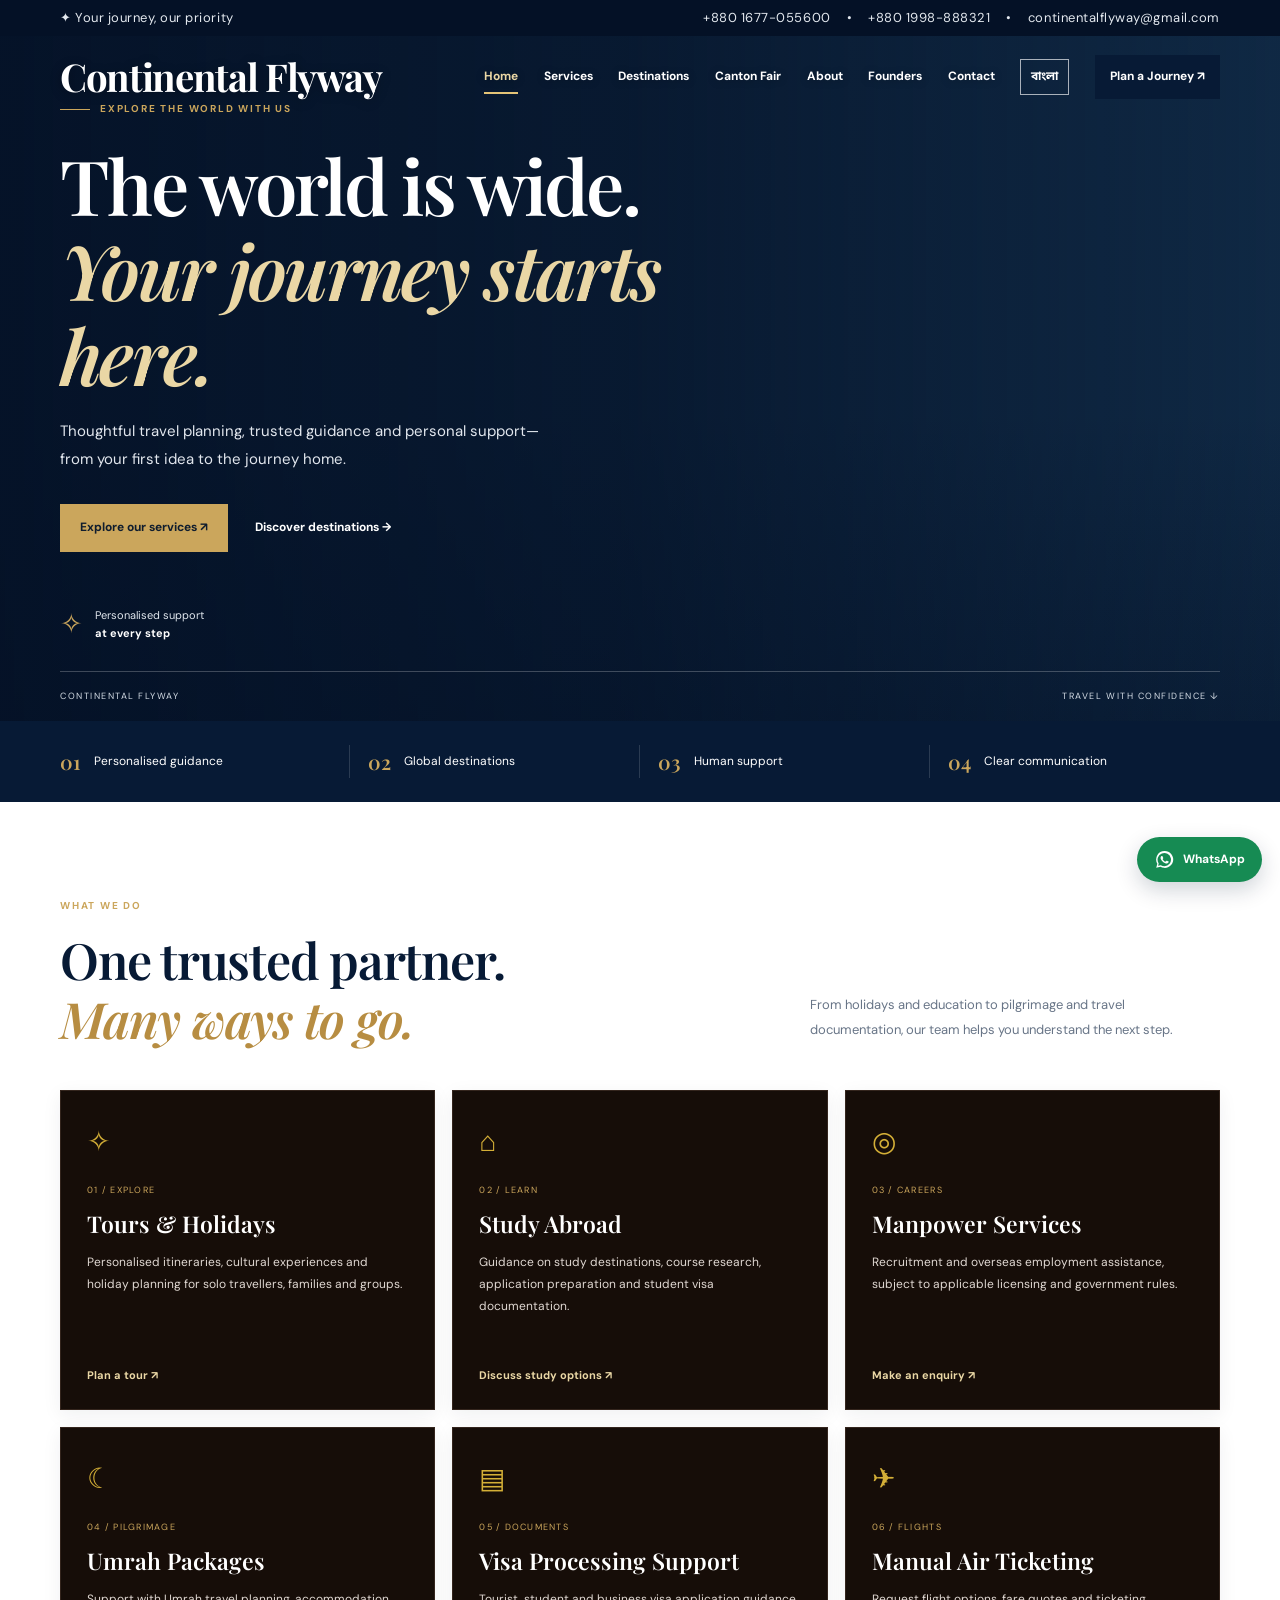
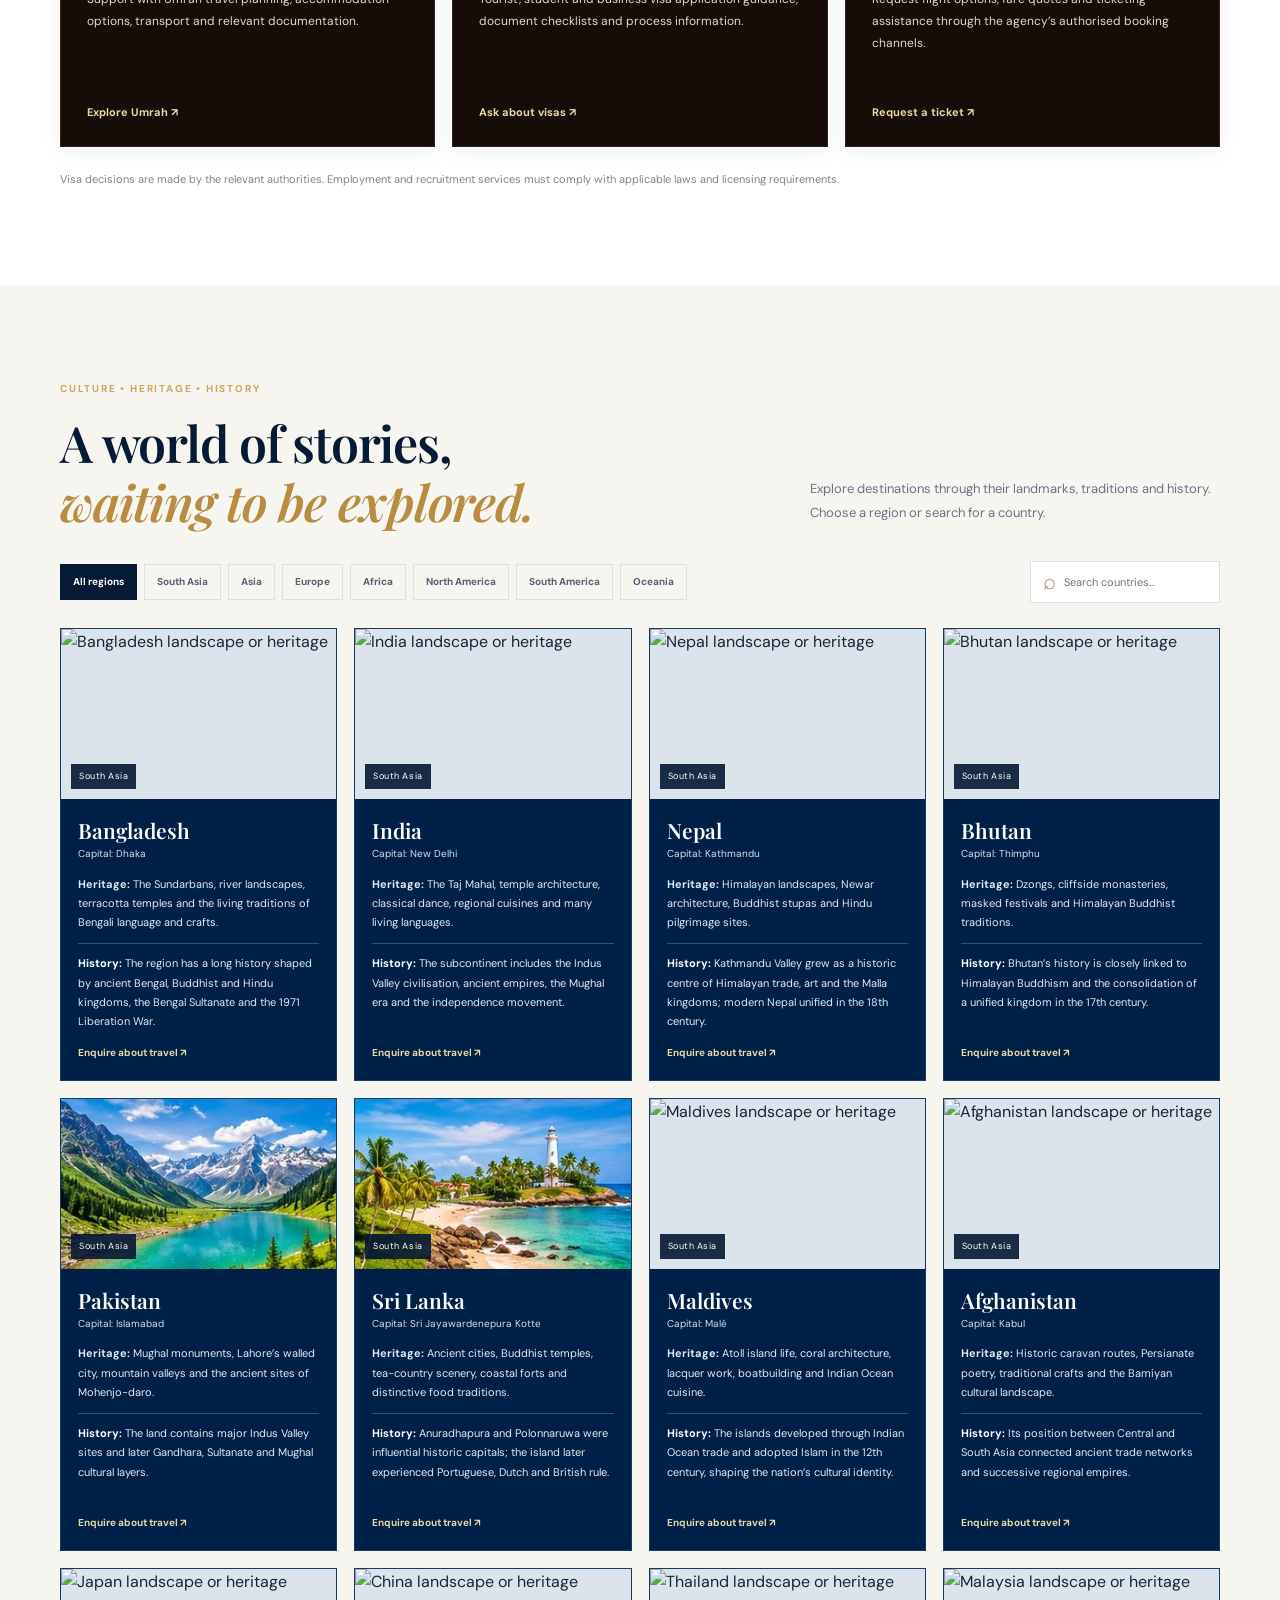
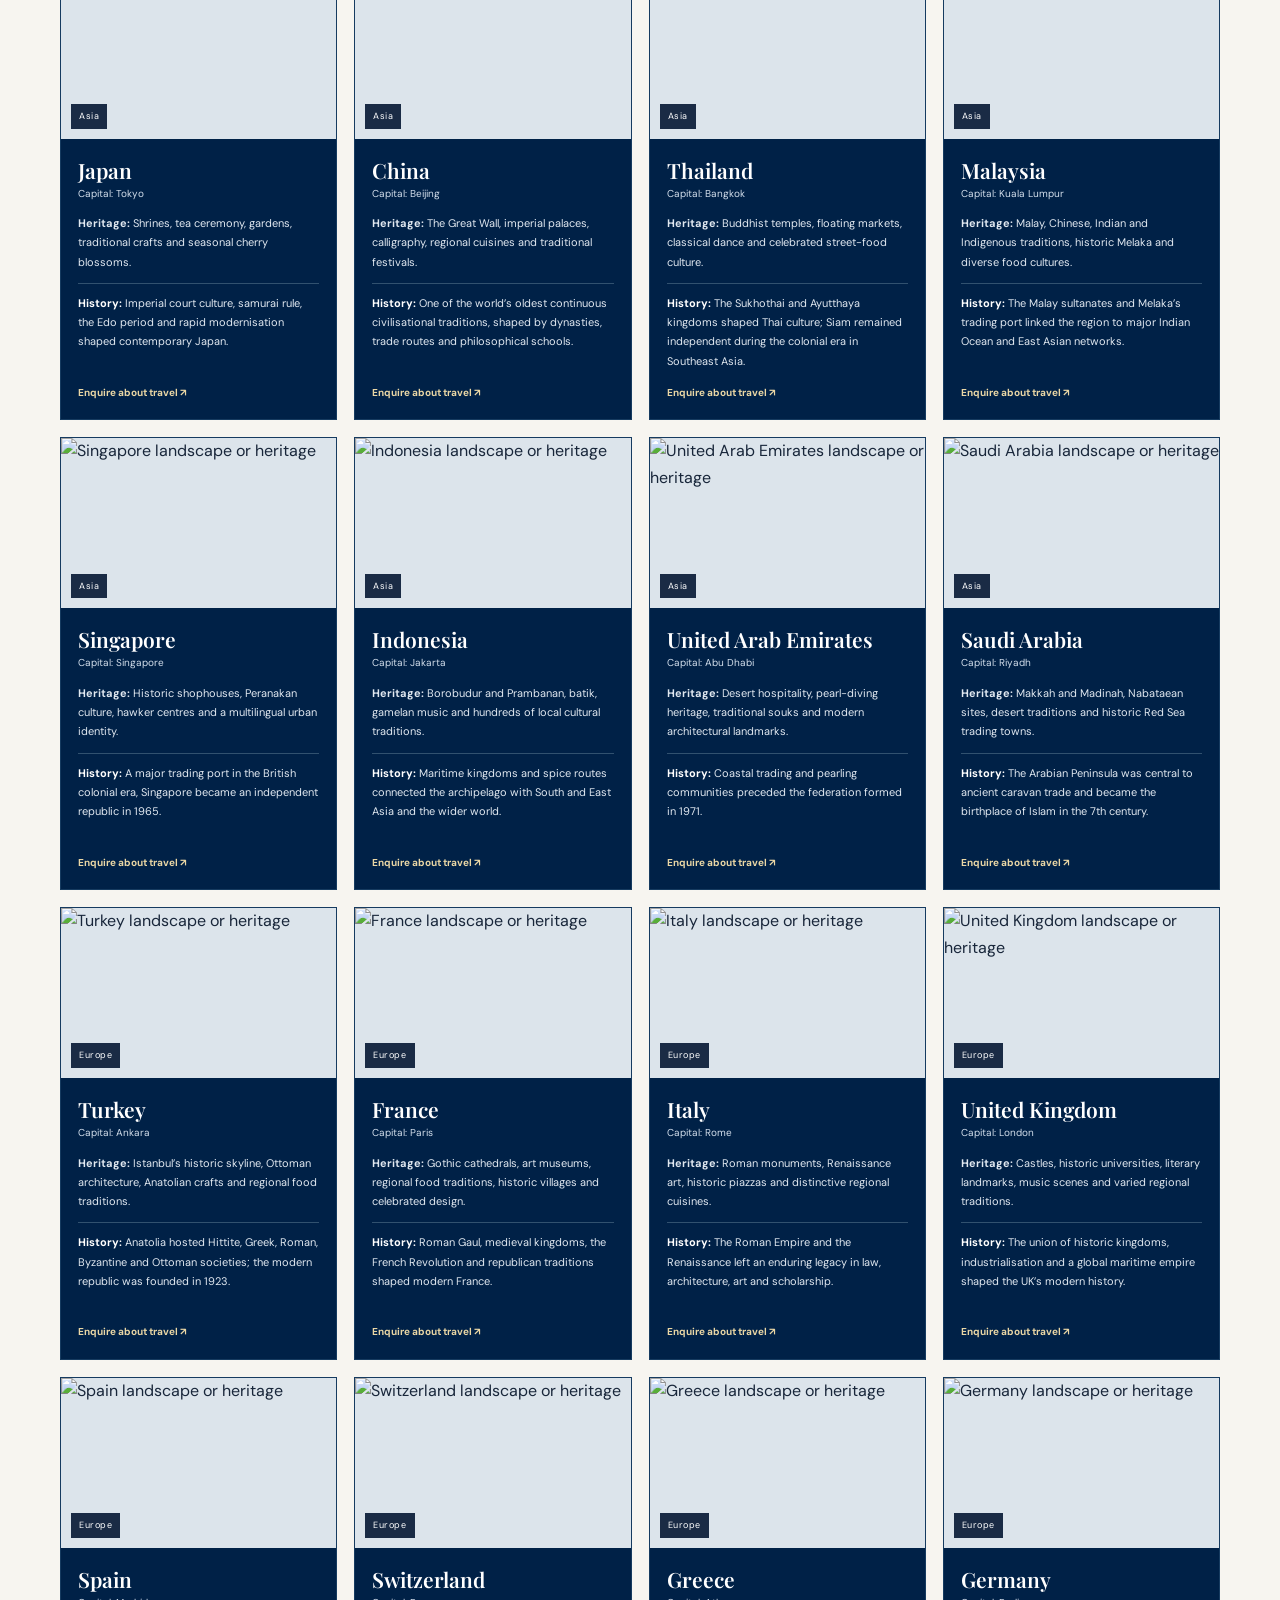
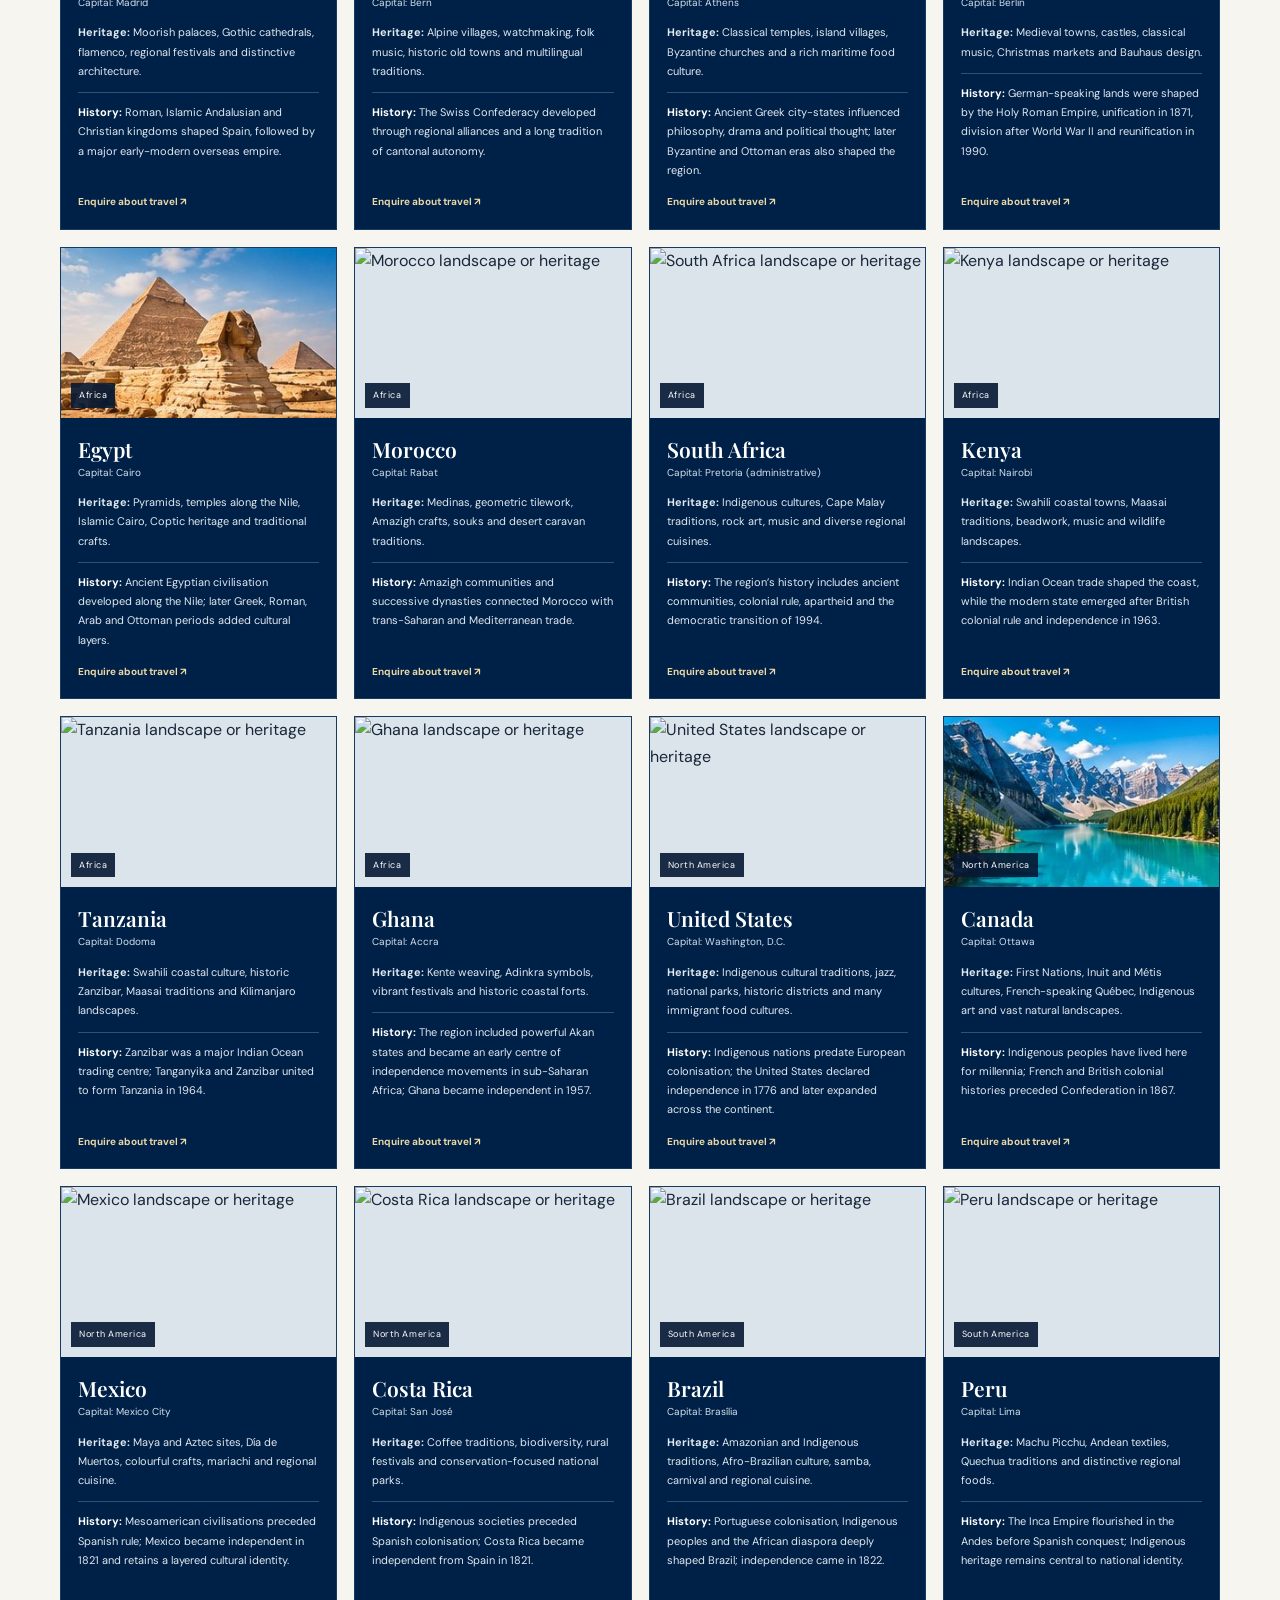
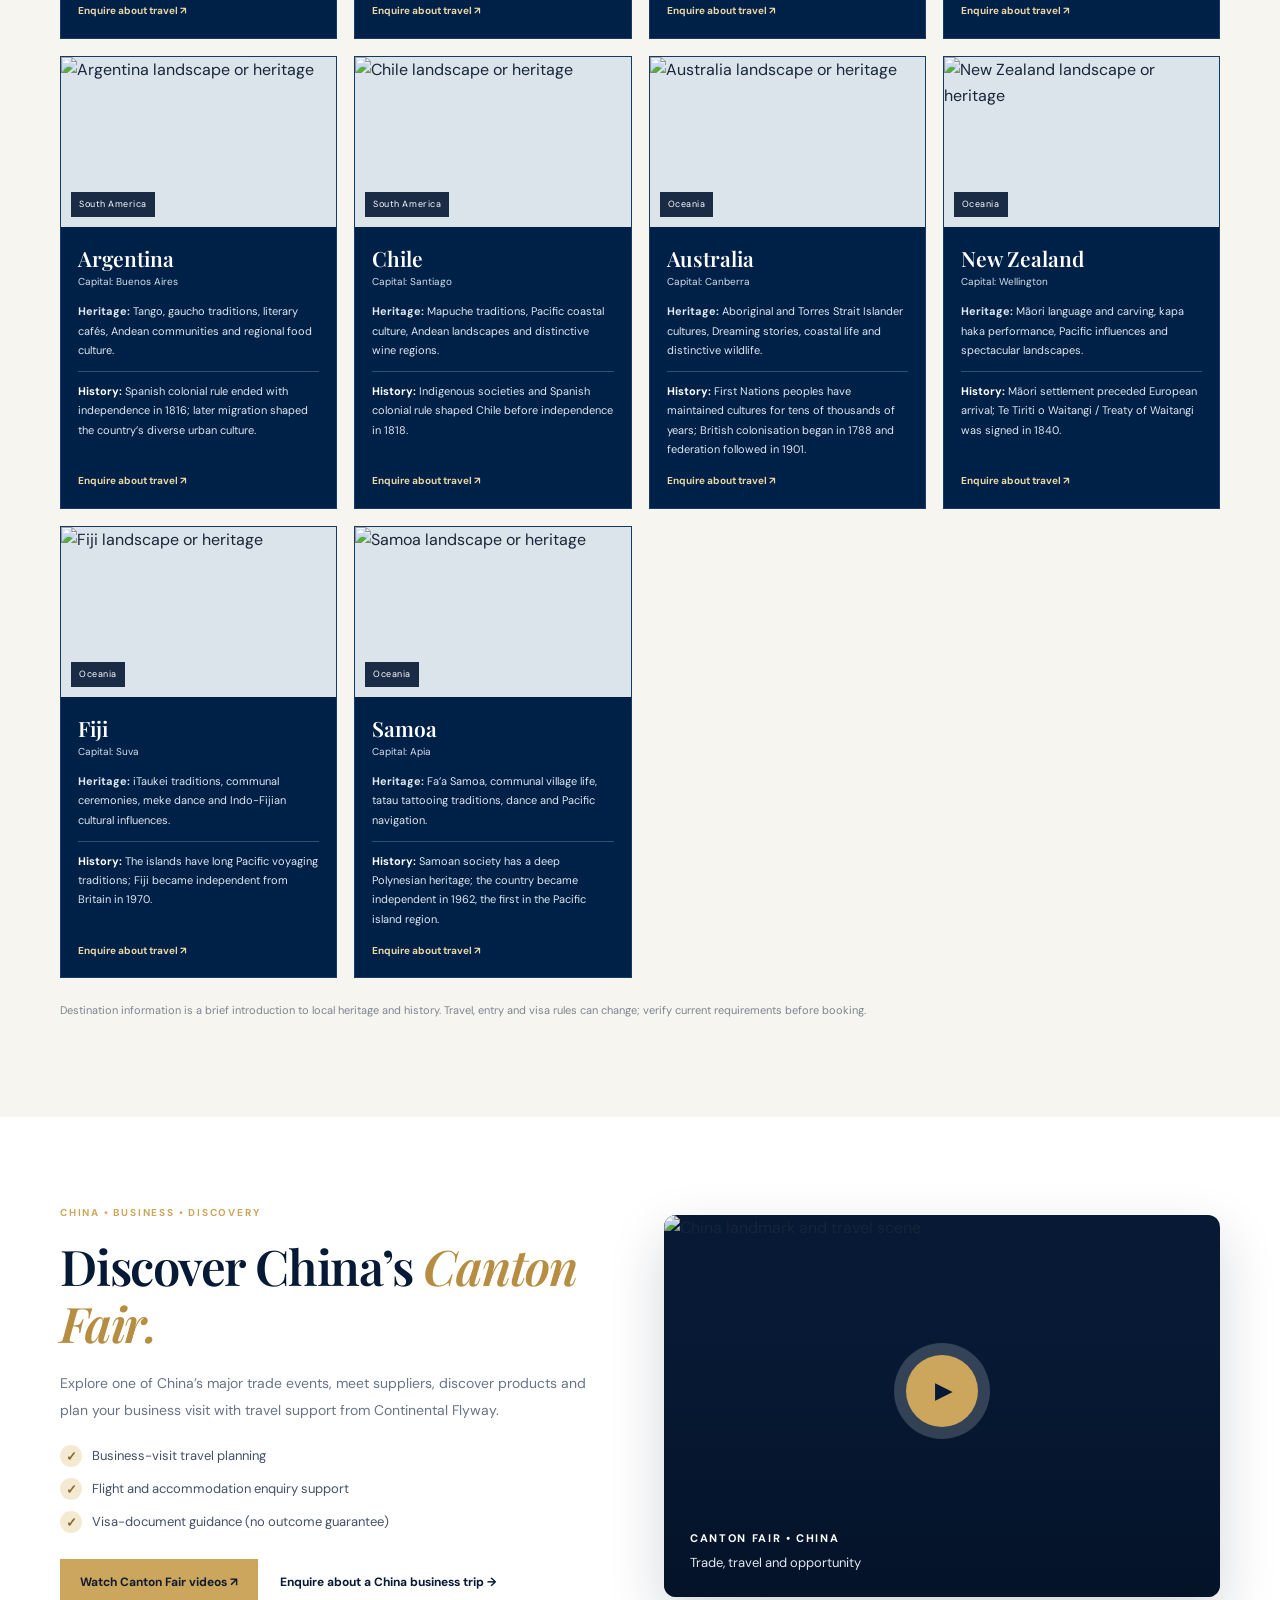
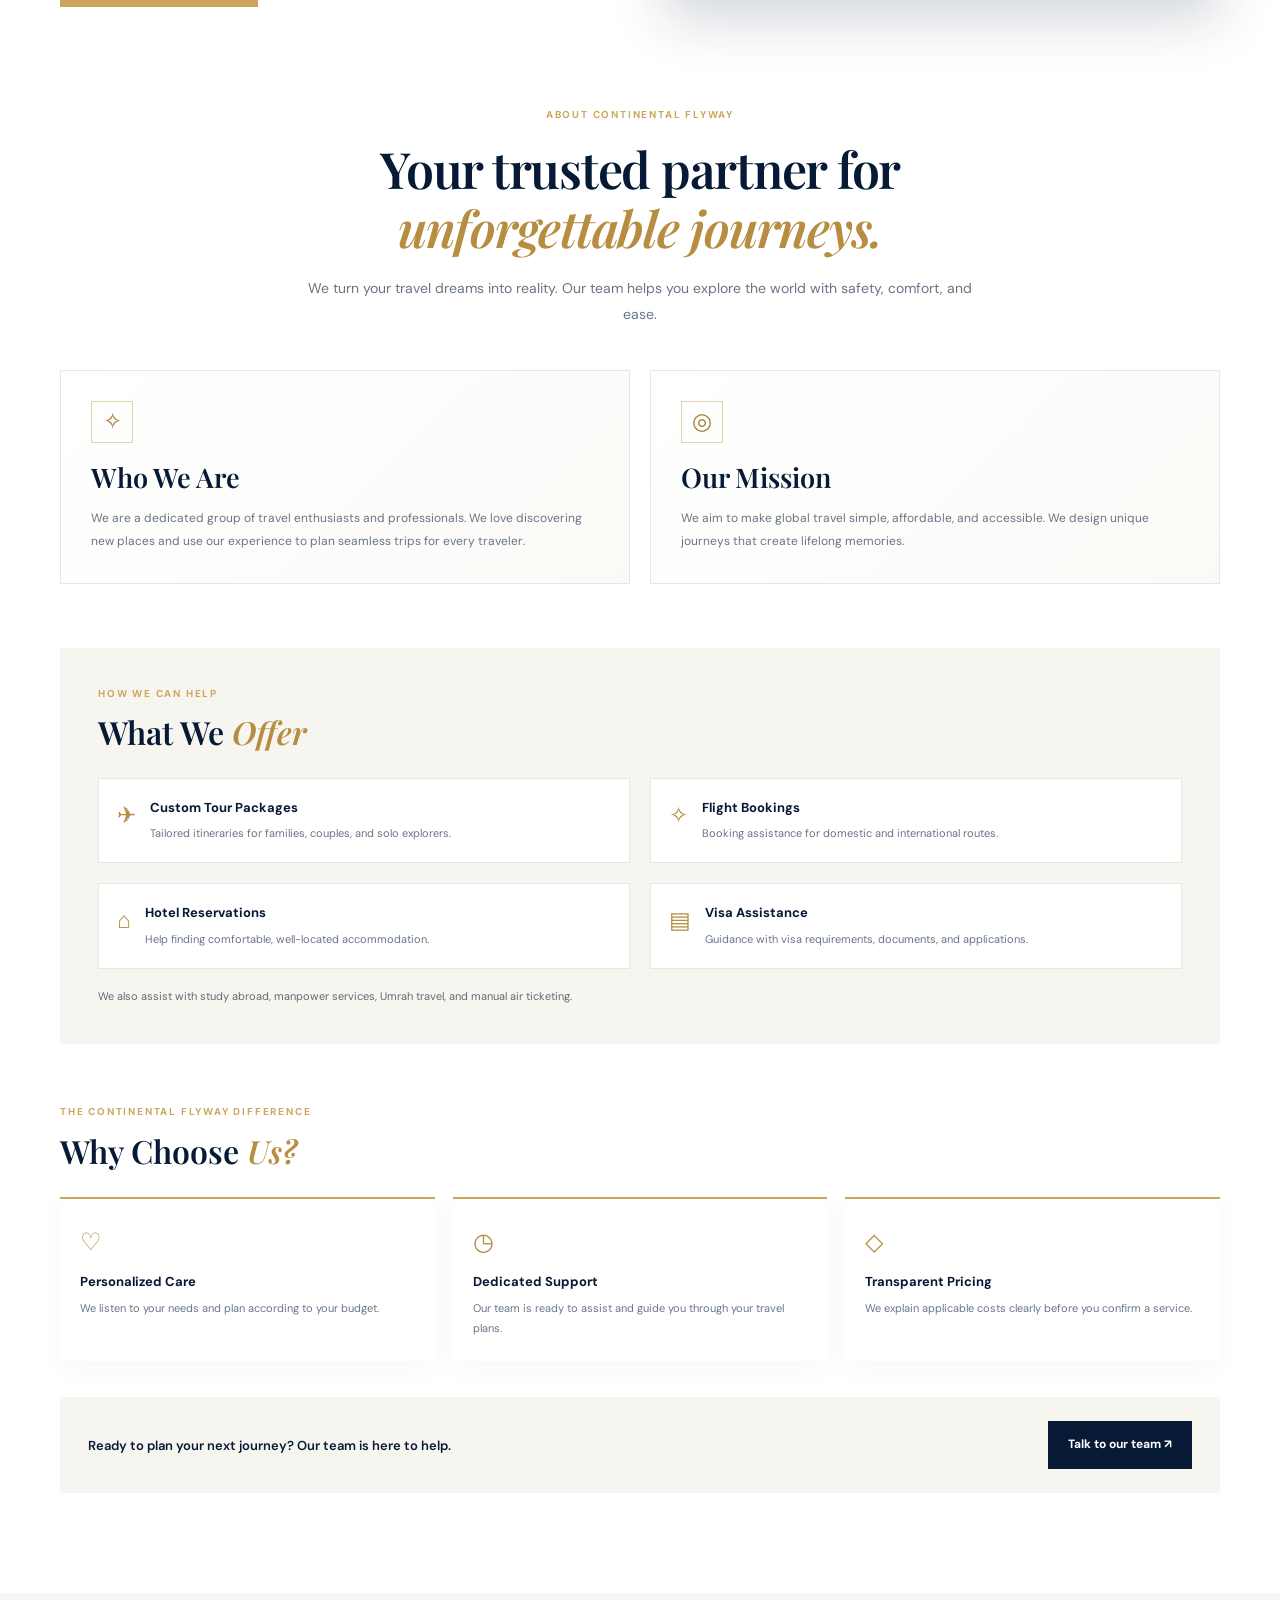
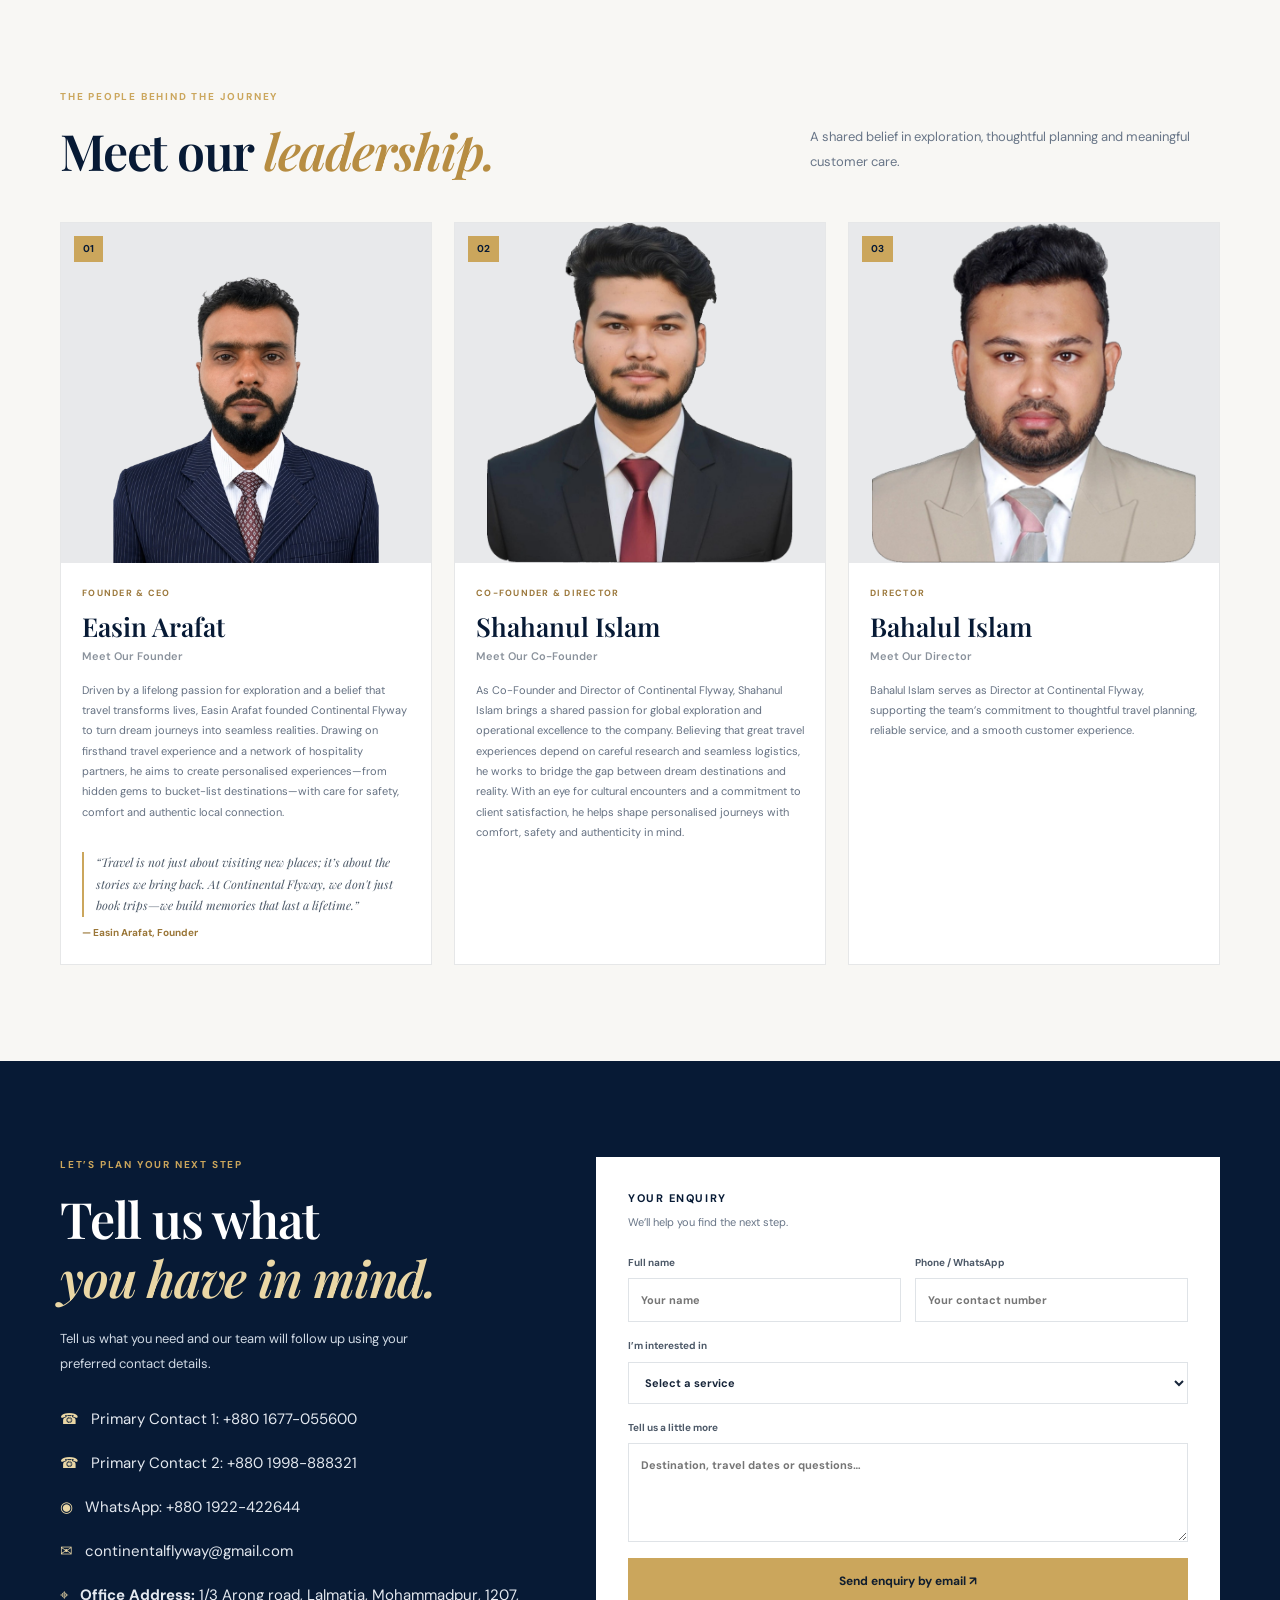
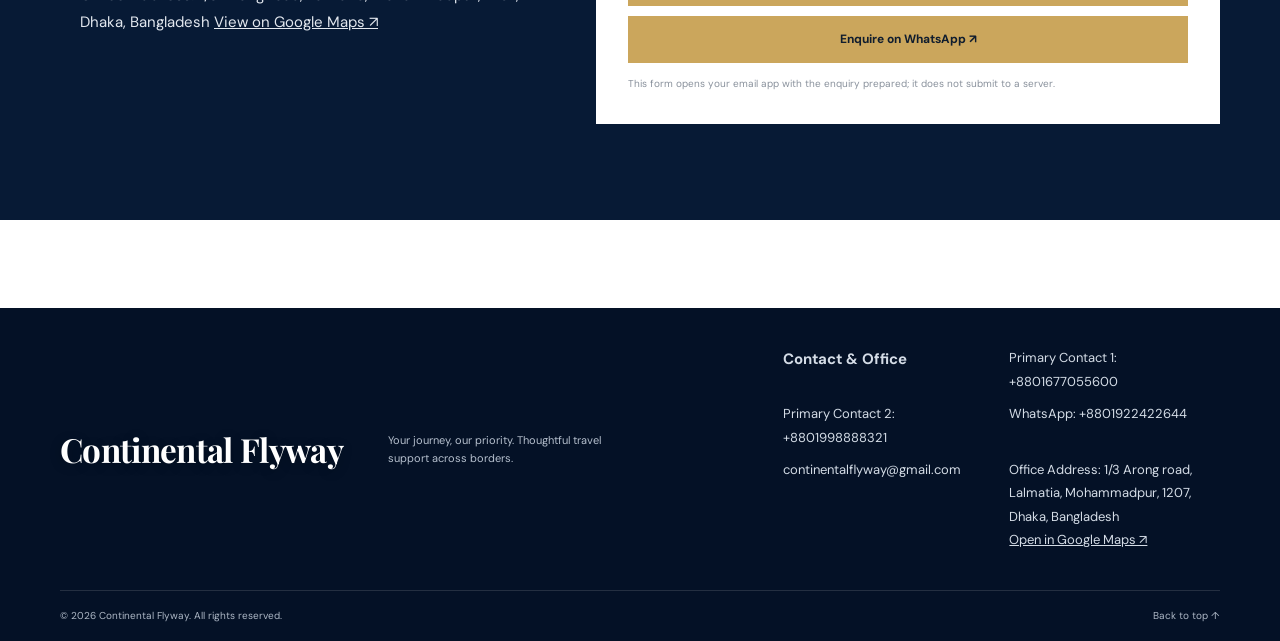
==== commit 21c1e118: "Add files via upload" ====
--- a/index.html
+++ b/index.html
@@ -4,6 +4,21 @@
 <meta charset="utf-8"><meta name="viewport" content="width=device-width, initial-scale=1">
 <meta name="theme-color" content="#071a35">
 <meta name="description" content="Continental Flyway — tours, study abroad, manpower services, Umrah, visa assistance and manual air ticketing.">
+<meta property="og:site_name" content="Continental Flyway">
+<meta property="og:title" content="Continental Flyway | Travel Beyond Boundaries">
+<meta property="og:description" content="Tours, study abroad, manpower services, Umrah, visa assistance and manual air ticketing.">
+<meta property="og:url" content="https://continentalflyway-sys.github.io/Continental-Flyway-tour-and-travel-agency-website-/">
+<meta property="og:type" content="website">
+<link rel="canonical" href="https://continentalflyway-sys.github.io/Continental-Flyway-tour-and-travel-agency-website-/">
+<script type="application/ld+json">
+{
+  "@context": "https://schema.org",
+  "@type": "WebSite",
+  "name": "Continental Flyway",
+  "alternateName": "Continental Flyway | Travel Beyond Boundaries",
+  "url": "https://continentalflyway-sys.github.io/Continental-Flyway-tour-and-travel-agency-website-/"
+}
+</script>
 <title>Continental Flyway | Travel Beyond Boundaries</title>
 <link rel="preconnect" href="https://fonts.googleapis.com"><link rel="preconnect" href="https://fonts.gstatic.com" crossorigin>
 <link href="https://fonts.googleapis.com/css2?family=DM+Sans:wght@400;500;600;700&family=Playfair+Display:wght@600;700&family=Noto+Sans+Bengali:wght@400;500;600;700&display=swap" rel="stylesheet">
@@ -12,12 +27,11 @@
 <body>
 <div class="topbar"><div class="container topbar-inner"><span data-en="✦ Your journey, our priority" data-bn="✦ আপনার যাত্রাই আমাদের অগ্রাধিকার">✦ Your journey, our priority</span><div class="top-links"><a href="tel:+8801677055600">+880 1677-055600</a><span>•</span><a href="tel:+8801998888321">+880 1998-888321</a><span>•</span><a href="mailto:continentalflyway@gmail.com">continentalflyway@gmail.com</a></div></div></div>
 <header class="site-header"><div class="container nav-wrap">
-<a class="brand" href="#home" aria-label="Continental Flyway home"><img class="brand-logo-image" src="assets/continental-flyway-logo.png" alt="Continental Flyway — Supporting Your Journey at Every Step"></a>
+<a class="brand brand-text" href="#home" aria-label="Continental Flyway home">Continental Flyway</a>
 <button class="menu-toggle" id="menuToggle" aria-label="Open navigation menu" aria-expanded="false" aria-controls="mainNav"><span></span><span></span><span></span></button>
-<label class="language-control" for="languageSelect"><span class="language-label">Website language</span><select class="language-select" id="languageSelect" aria-label="Website language"><option value="en" selected>English</option><option value="bn">বাংলা</option></select></label>
 <nav class="main-nav" id="mainNav" aria-label="Main navigation">
 <a class="nav-link active" href="#home" data-en="Home" data-bn="হোম">Home</a><a class="nav-link" href="#services" data-en="Services" data-bn="সেবাসমূহ">Services</a><a class="nav-link" href="#destinations" data-en="Destinations" data-bn="গন্তব্য">Destinations</a><a class="nav-link" href="#canton-fair" data-en="Canton Fair" data-bn="ক্যান্টন ফেয়ার">Canton Fair</a><a class="nav-link" href="#about" data-en="About" data-bn="আমাদের সম্পর্কে">About</a><a class="nav-link" href="#founders" data-en="Founders" data-bn="প্রতিষ্ঠাতাবৃন্দ">Founders</a><a class="nav-link" href="#contact" data-en="Contact" data-bn="যোগাযোগ">Contact</a>
-<a class="nav-cta" href="#enquiry" data-en="Plan a Journey ↗" data-bn="ভ্রমণ পরিকল্পনা ↗">Plan a Journey ↗</a>
+<button class="lang-toggle" id="langToggle" type="button" aria-label="Switch language">বাংলা</button><a class="nav-cta" href="#enquiry" data-en="Plan a Journey ↗" data-bn="ভ্রমণ পরিকল্পনা ↗">Plan a Journey ↗</a>
 </nav></div></header>
 <main>
 <section class="hero" id="home"><div class="hero-shade"></div><div class="container hero-content"><div class="eyebrow"><span class="eyebrow-line"></span><span data-en="EXPLORE THE WORLD WITH US" data-bn="আমাদের সঙ্গে বিশ্ব ঘুরে দেখুন">EXPLORE THE WORLD WITH US</span></div><h1 data-en="The world is wide.<br><em>Your journey starts here.</em>" data-bn="বিশ্বটা বিশাল।<br><em>আপনার যাত্রা শুরু হোক এখানে।</em>">The world is wide.<br><em>Your journey starts here.</em></h1><p data-en="Thoughtful travel planning, trusted guidance and personal support—from your first idea to the journey home." data-bn="ভ্রমণ পরিকল্পনা, নির্ভরযোগ্য দিকনির্দেশনা ও ব্যক্তিগত সহায়তা—প্রথম ভাবনা থেকে নিরাপদে ফিরে আসা পর্যন্ত।">Thoughtful travel planning, trusted guidance and personal support—from your first idea to the journey home.</p><div class="hero-actions"><a class="button button-gold" href="#services" data-en="Explore our services ↗" data-bn="আমাদের সেবা দেখুন ↗">Explore our services ↗</a><a class="text-link" href="#destinations" data-en="Discover destinations →" data-bn="গন্তব্য আবিষ্কার করুন →">Discover destinations →</a></div><div class="hero-note"><span class="note-icon">✧</span><span data-en="Personalised support<br><b>at every step</b>" data-bn="ব্যক্তিগত সহায়তা<br><b>প্রতিটি ধাপে</b>">Personalised support<br><b>at every step</b></span></div></div><div class="hero-bottom container"><span>CONTINENTAL FLYWAY</span><span data-en="TRAVEL WITH CONFIDENCE ↓" data-bn="আত্মবিশ্বাসের সঙ্গে ভ্রমণ ↓">TRAVEL WITH CONFIDENCE ↓</span></div></section>
@@ -55,8 +69,8 @@
 <article class="founder-card"><div class="founder-photo"><img src="assets/shahanul-islam-cofounder-web.png" alt="Shahanul Islam, Co-founder and Director" loading="lazy"><span class="founder-number">02</span></div><div class="founder-info"><span class="founder-role" data-en="CO-FOUNDER & DIRECTOR" data-bn="সহ-প্রতিষ্ঠাতা ও পরিচালক">CO-FOUNDER & DIRECTOR</span><h3>Shahanul Islam</h3><h4 data-en="Meet Our Co-Founder" data-bn="আমাদের সহ-প্রতিষ্ঠাতার পরিচিতি">Meet Our Co-Founder</h4><p data-en="As Co-Founder and Director of Continental Flyway, Shahanul Islam brings a shared passion for global exploration and operational excellence to the company. Believing that great travel experiences depend on careful research and seamless logistics, he works to bridge the gap between dream destinations and reality. With an eye for cultural encounters and a commitment to client satisfaction, he helps shape personalised journeys with comfort, safety and authenticity in mind." data-bn="Continental Flyway-এর সহ-প্রতিষ্ঠাতা ও পরিচালক হিসেবে Shahanul Islam বিশ্ব অন্বেষণ এবং কার্যকর পরিচালনার প্রতি আগ্রহ নিয়ে কাজ করেন। তাঁর বিশ্বাস, ভালো ভ্রমণ অভিজ্ঞতার জন্য প্রয়োজন যত্নশীল গবেষণা ও নির্বিঘ্ন ব্যবস্থাপনা। স্থানীয় সংস্কৃতির সঙ্গে পরিচয় এবং গ্রাহক সন্তুষ্টিকে গুরুত্ব দিয়ে তিনি স্বাচ্ছন্দ্য, নিরাপত্তা ও আন্তরিকতাভিত্তিক ব্যক্তিগত ভ্রমণ পরিকল্পনায় অবদান রাখেন।">As Co-Founder and Director of Continental Flyway, Shahanul Islam brings a shared passion for global exploration and operational excellence to the company. Believing that great travel experiences depend on careful research and seamless logistics, he works to bridge the gap between dream destinations and reality. With an eye for cultural encounters and a commitment to client satisfaction, he helps shape personalised journeys with comfort, safety and authenticity in mind.</p></div></article>
 <article class="founder-card"><div class="founder-photo"><img src="assets/bahalul-islam-director-web.png" alt="Bahalul Islam, Director" loading="lazy"><span class="founder-number">03</span></div><div class="founder-info"><span class="founder-role" data-en="DIRECTOR" data-bn="পরিচালক">DIRECTOR</span><h3>Bahalul Islam</h3><h4 data-en="Meet Our Director" data-bn="আমাদের পরিচালকের পরিচিতি">Meet Our Director</h4><p data-en="Bahalul Islam serves as Director at Continental Flyway, supporting the team’s commitment to thoughtful travel planning, reliable service, and a smooth customer experience." data-bn="Bahalul Islam Continental Flyway-এর পরিচালক হিসেবে সুচিন্তিত ভ্রমণ পরিকল্পনা, নির্ভরযোগ্য সেবা এবং গ্রাহকদের স্বাচ্ছন্দ্যময় অভিজ্ঞতা নিশ্চিত করতে কাজ করেন।">Bahalul Islam serves as Director at Continental Flyway, supporting the team’s commitment to thoughtful travel planning, reliable service, and a smooth customer experience.</p></div></article>
 </div></div></section>
-<section class="enquiry-section" id="enquiry"><div class="container enquiry-layout"><div class="enquiry-copy"><span class="section-kicker" data-en="LET’S PLAN YOUR NEXT STEP" data-bn="আপনার পরবর্তী পদক্ষেপ পরিকল্পনা করি">LET’S PLAN YOUR NEXT STEP</span><h2 data-en="Tell us what<br><em>you have in mind.</em>" data-bn="আপনার পরিকল্পনার<br><em>কথা আমাদের জানান।</em>">Tell us what<br><em>you have in mind.</em></h2><p data-en="Tell us what you need and our team will follow up using your preferred contact details." data-bn="আপনার প্রয়োজন জানিয়ে দিন। আপনার পছন্দের যোগাযোগ মাধ্যমে আমাদের টিম আপনার সঙ্গে যোগাযোগ করবে।">Tell us what you need and our team will follow up using your preferred contact details.</p><div class="contact-mini"><a href="tel:+8801677055600">☎ <span>Primary Contact 1: +880 1677-055600</span></a><a href="tel:+8801998888321">☎ <span>Primary Contact 2: +880 1998-888321</span></a><a href="https://wa.me/8801922422644" target="_blank" rel="noopener">◉ <span>WhatsApp: +880 1922-422644</span></a><a href="mailto:continentalflyway@gmail.com">✉ <span>continentalflyway@gmail.com</span></a><a href="https://maps.app.goo.gl/MpXSr8HMwUXPrT8CA" target="_blank" rel="noopener">⌖ <span><strong data-en="Office Address:" data-bn="অফিসের ঠিকানা:">Office Address:</strong> 1/3 Arong road, Lalmatia, Mohammadpur, 1207, Dhaka, Bangladesh <u data-en="View on Google Maps ↗" data-bn="Google Maps-এ দেখুন ↗">View on Google Maps ↗</u></span></a></div></div><form class="enquiry-form" id="enquiryForm"><div class="form-heading"><span data-en="YOUR ENQUIRY" data-bn="আপনার জিজ্ঞাসা">YOUR ENQUIRY</span><small data-en="We’ll help you find the next step." data-bn="পরবর্তী ধাপ খুঁজে পেতে আমরা সহায়তা করব।">We’ll help you find the next step.</small></div><div class="form-row"><label><span data-en="Full name" data-bn="পূর্ণ নাম">Full name</span><input name="name" required placeholder="Your name" data-placeholder-en="Your name" data-placeholder-bn="আপনার নাম"></label><label><span data-en="Phone / WhatsApp" data-bn="ফোন / WhatsApp">Phone / WhatsApp</span><input name="phone" required placeholder="Your contact number" data-placeholder-en="Your contact number" data-placeholder-bn="আপনার যোগাযোগ নম্বর"></label></div><label><span data-en="I’m interested in" data-bn="আমি যে সেবা চাই">I’m interested in</span><select name="service" required><option value="" data-en="Select a service" data-bn="সেবা নির্বাচন করুন">Select a service</option><option>Tour & Holidays</option><option>Study Abroad</option><option>Manpower Services</option><option>Umrah</option><option>Visa Processing</option><option>Manual Air Ticketing</option><option>Other</option></select></label><label><span data-en="Tell us a little more" data-bn="আরও কিছু জানান">Tell us a little more</span><textarea name="message" rows="4" placeholder="Destination, travel dates or questions…" data-placeholder-en="Destination, travel dates or questions…" data-placeholder-bn="গন্তব্য, ভ্রমণের তারিখ বা আপনার প্রশ্ন…"></textarea></label><button class="button button-gold submit-btn" type="submit" data-en="Send enquiry by email ↗" data-bn="ইমেইলে জিজ্ঞাসা পাঠান ↗">Send enquiry by email ↗</button><p class="form-help" id="formMessage" aria-live="polite" data-en="This form opens your email app with the enquiry prepared; it does not submit to a server." data-bn="এই ফর্মটি আপনার ইমেইল অ্যাপে প্রস্তুত বার্তা খুলবে; এটি সরাসরি সার্ভারে জমা দেয় না।">This form opens your email app with the enquiry prepared; it does not submit to a server.</p></form></div></section>
+<section class="enquiry-section" id="enquiry"><div class="container enquiry-layout"><div class="enquiry-copy"><span class="section-kicker" data-en="LET’S PLAN YOUR NEXT STEP" data-bn="আপনার পরবর্তী পদক্ষেপ পরিকল্পনা করি">LET’S PLAN YOUR NEXT STEP</span><h2 data-en="Tell us what<br><em>you have in mind.</em>" data-bn="আপনার পরিকল্পনার<br><em>কথা আমাদের জানান।</em>">Tell us what<br><em>you have in mind.</em></h2><p data-en="Tell us what you need and our team will follow up using your preferred contact details." data-bn="আপনার প্রয়োজন জানিয়ে দিন। আপনার পছন্দের যোগাযোগ মাধ্যমে আমাদের টিম আপনার সঙ্গে যোগাযোগ করবে।">Tell us what you need and our team will follow up using your preferred contact details.</p><div class="contact-mini"><a href="tel:+8801677055600">☎ <span>Primary Contact 1: +880 1677-055600</span></a><a href="tel:+8801998888321">☎ <span>Primary Contact 2: +880 1998-888321</span></a><a href="https://wa.me/8801922422644?text=Hello%20Continental%20Flyway%2C%20I%20would%20like%20to%20enquire%20about%20your%20travel%20services.%20Please%20assist%20me." target="_blank" rel="noopener">◉ <span>WhatsApp: +880 1922-422644</span></a><a href="mailto:continentalflyway@gmail.com">✉ <span>continentalflyway@gmail.com</span></a><a href="https://maps.app.goo.gl/MpXSr8HMwUXPrT8CA" target="_blank" rel="noopener">⌖ <span><strong data-en="Office Address:" data-bn="অফিসের ঠিকানা:">Office Address:</strong> 1/3 Arong road, Lalmatia, Mohammadpur, 1207, Dhaka, Bangladesh <u data-en="View on Google Maps ↗" data-bn="Google Maps-এ দেখুন ↗">View on Google Maps ↗</u></span></a></div></div><form class="enquiry-form" id="enquiryForm"><div class="form-heading"><span data-en="YOUR ENQUIRY" data-bn="আপনার জিজ্ঞাসা">YOUR ENQUIRY</span><small data-en="We’ll help you find the next step." data-bn="পরবর্তী ধাপ খুঁজে পেতে আমরা সহায়তা করব।">We’ll help you find the next step.</small></div><div class="form-row"><label><span data-en="Full name" data-bn="পূর্ণ নাম">Full name</span><input name="name" required placeholder="Your name" data-placeholder-en="Your name" data-placeholder-bn="আপনার নাম"></label><label><span data-en="Phone / WhatsApp" data-bn="ফোন / WhatsApp">Phone / WhatsApp</span><input name="phone" required placeholder="Your contact number" data-placeholder-en="Your contact number" data-placeholder-bn="আপনার যোগাযোগ নম্বর"></label></div><label><span data-en="I’m interested in" data-bn="আমি যে সেবা চাই">I’m interested in</span><select name="service" required><option value="" data-en="Select a service" data-bn="সেবা নির্বাচন করুন">Select a service</option><option>Tour & Holidays</option><option>Study Abroad</option><option>Manpower Services</option><option>Umrah</option><option>Visa Processing</option><option>Manual Air Ticketing</option><option>Other</option></select></label><label><span data-en="Tell us a little more" data-bn="আরও কিছু জানান">Tell us a little more</span><textarea name="message" rows="4" placeholder="Destination, travel dates or questions…" data-placeholder-en="Destination, travel dates or questions…" data-placeholder-bn="গন্তব্য, ভ্রমণের তারিখ বা আপনার প্রশ্ন…"></textarea></label><button class="button button-gold submit-btn" type="submit" data-en="Send enquiry by email ↗" data-bn="ইমেইলে জিজ্ঞাসা পাঠান ↗">Send enquiry by email ↗</button><a class="button button-gold" href="https://wa.me/8801922422644?text=Hello%20Continental%20Flyway%2C%20I%20would%20like%20to%20enquire%20about%20your%20travel%20services.%20Please%20assist%20me." target="_blank" rel="noopener" style="display:block;text-align:center;margin-top:10px" data-en="Enquire on WhatsApp ↗" data-bn="WhatsApp-এ যোগাযোগ করুন ↗">Enquire on WhatsApp ↗</a><p class="form-help" id="formMessage" aria-live="polite" data-en="This form opens your email app with the enquiry prepared; it does not submit to a server." data-bn="এই ফর্মটি আপনার ইমেইল অ্যাপে প্রস্তুত বার্তা খুলবে; এটি সরাসরি সার্ভারে জমা দেয় না।">This form opens your email app with the enquiry prepared; it does not submit to a server.</p></form></div></section>
 </main>
-<footer class="site-footer" id="contact"><div class="container footer-main"><a class="brand footer-brand" href="#home" aria-label="Continental Flyway home"><img class="brand-logo-image footer-brand-logo-image" src="assets/continental-flyway-logo.png" alt="Continental Flyway"></a><p data-en="Your journey, our priority. Thoughtful travel support across borders." data-bn="আপনার যাত্রাই আমাদের অগ্রাধিকার। সীমান্ত পেরিয়ে যত্নশীল ভ্রমণ সহায়তা।">Your journey, our priority. Thoughtful travel support across borders.</p><div class="footer-contact"><strong data-en="Contact & Office" data-bn="যোগাযোগ ও অফিস">Contact &amp; Office</strong><a href="tel:+8801677055600">Primary Contact 1: +8801677055600</a><a href="tel:+8801998888321">Primary Contact 2: +8801998888321</a><a href="https://wa.me/8801922422644" target="_blank" rel="noopener">WhatsApp: +8801922422644</a><a href="mailto:continentalflyway@gmail.com">continentalflyway@gmail.com</a><a href="https://maps.app.goo.gl/MpXSr8HMwUXPrT8CA" target="_blank" rel="noopener"><span data-en="Office Address:" data-bn="অফিসের ঠিকানা:">Office Address:</span> 1/3 Arong road, Lalmatia, Mohammadpur, 1207, Dhaka, Bangladesh<br><u data-en="Open in Google Maps ↗" data-bn="Google Maps-এ খুলুন ↗">Open in Google Maps ↗</u></a></div></div><div class="container footer-bottom"><span>© <span id="year"></span> Continental Flyway. All rights reserved.</span><a href="#home" data-en="Back to top ↑" data-bn="উপরে যান ↑">Back to top ↑</a></div></footer>
-<a class="floating-whatsapp" href="https://wa.me/8801922422644" target="_blank" rel="noopener" aria-label="Chat with Continental Flyway on WhatsApp"><svg class="whatsapp-icon" viewBox="0 0 32 32" aria-hidden="true"><path fill="currentColor" d="M16.04 3.2A12.7 12.7 0 0 0 5.1 22.35L3.4 28.6l6.4-1.68A12.8 12.8 0 1 0 16.04 3.2Zm0 23.25c-2 0-3.96-.54-5.66-1.56l-.4-.24-3.8 1 1.02-3.7-.26-.42a10.2 10.2 0 1 1 9.1 4.92Zm5.6-7.64c-.3-.15-1.78-.88-2.06-.98-.28-.1-.48-.15-.68.15-.2.3-.78.98-.95 1.18-.18.2-.35.22-.65.07-.3-.15-1.27-.47-2.42-1.49-.9-.8-1.5-1.78-1.68-2.08-.17-.3-.02-.46.13-.61.13-.13.3-.35.45-.52.15-.18.2-.3.3-.5.1-.2.05-.38-.02-.53-.08-.15-.68-1.63-.93-2.23-.24-.58-.49-.5-.68-.51h-.58c-.2 0-.53.08-.8.38-.28.3-1.05 1.03-1.05 2.5s1.08 2.9 1.23 3.1c.15.2 2.12 3.23 5.14 4.53.72.31 1.28.5 1.72.64.72.23 1.38.2 1.9.12.58-.09 1.78-.73 2.03-1.43.25-.7.25-1.3.18-1.43-.08-.13-.28-.2-.58-.35Z"/></svg><span>WhatsApp</span></a>
+<footer class="site-footer" id="contact"><div class="container footer-main"><a class="brand footer-brand brand-text" href="#home" aria-label="Continental Flyway home">Continental Flyway</a><p data-en="Your journey, our priority. Thoughtful travel support across borders." data-bn="আপনার যাত্রাই আমাদের অগ্রাধিকার। সীমান্ত পেরিয়ে যত্নশীল ভ্রমণ সহায়তা।">Your journey, our priority. Thoughtful travel support across borders.</p><div class="footer-contact"><strong data-en="Contact & Office" data-bn="যোগাযোগ ও অফিস">Contact &amp; Office</strong><a href="tel:+8801677055600">Primary Contact 1: +8801677055600</a><a href="tel:+8801998888321">Primary Contact 2: +8801998888321</a><a href="https://wa.me/8801922422644?text=Hello%20Continental%20Flyway%2C%20I%20would%20like%20to%20enquire%20about%20your%20travel%20services.%20Please%20assist%20me." target="_blank" rel="noopener">WhatsApp: +8801922422644</a><a href="mailto:continentalflyway@gmail.com">continentalflyway@gmail.com</a><a href="https://maps.app.goo.gl/MpXSr8HMwUXPrT8CA" target="_blank" rel="noopener"><span data-en="Office Address:" data-bn="অফিসের ঠিকানা:">Office Address:</span> 1/3 Arong road, Lalmatia, Mohammadpur, 1207, Dhaka, Bangladesh<br><u data-en="Open in Google Maps ↗" data-bn="Google Maps-এ খুলুন ↗">Open in Google Maps ↗</u></a></div></div><div class="container footer-bottom"><span>© <span id="year"></span> Continental Flyway. All rights reserved.</span><a href="#home" data-en="Back to top ↑" data-bn="উপরে যান ↑">Back to top ↑</a></div></footer>
+<a class="floating-whatsapp" href="https://wa.me/8801922422644?text=Hello%20Continental%20Flyway%2C%20I%20would%20like%20to%20enquire%20about%20your%20travel%20services.%20Please%20assist%20me." target="_blank" rel="noopener" aria-label="Chat with Continental Flyway on WhatsApp"><svg class="whatsapp-icon" viewBox="0 0 32 32" aria-hidden="true"><path fill="currentColor" d="M16.04 3.2A12.7 12.7 0 0 0 5.1 22.35L3.4 28.6l6.4-1.68A12.8 12.8 0 1 0 16.04 3.2Zm0 23.25c-2 0-3.96-.54-5.66-1.56l-.4-.24-3.8 1 1.02-3.7-.26-.42a10.2 10.2 0 1 1 9.1 4.92Zm5.6-7.64c-.3-.15-1.78-.88-2.06-.98-.28-.1-.48-.15-.68.15-.2.3-.78.98-.95 1.18-.18.2-.35.22-.65.07-.3-.15-1.27-.47-2.42-1.49-.9-.8-1.5-1.78-1.68-2.08-.17-.3-.02-.46.13-.61.13-.13.3-.35.45-.52.15-.18.2-.3.3-.5.1-.2.05-.38-.02-.53-.08-.15-.68-1.63-.93-2.23-.24-.58-.49-.5-.68-.51h-.58c-.2 0-.53.08-.8.38-.28.3-1.05 1.03-1.05 2.5s1.08 2.9 1.23 3.1c.15.2 2.12 3.23 5.14 4.53.72.31 1.28.5 1.72.64.72.23 1.38.2 1.9.12.58-.09 1.78-.73 2.03-1.43.25-.7.25-1.3.18-1.43-.08-.13-.28-.2-.58-.35Z"/></svg><span>WhatsApp</span></a>
 </body></html>
--- a/style.css
+++ b/style.css
@@ -413,3 +413,40 @@
   .floating-whatsapp{right:12px;bottom:12px;}
 }
 @media(prefers-reduced-motion:reduce){html{scroll-behavior:auto;}.hero-actions .button{transition:none;}}
+
+/* Brand color update: destination cards navy, service cards deep brown. */
+.services-section .service-card,
+.services-section .service-card.featured-service{
+  background:#160D08!important;
+  color:#FFFFFF!important;
+  border:1px solid #34251D!important;
+  box-shadow:0 5px 18px #071a3510;
+}
+.services-section .service-card:hover,
+.services-section .service-card.featured-service:hover{
+  background:#21140D!important;
+  border-color:#6B4A32!important;
+  box-shadow:0 14px 30px #071a3520;
+}
+.services-section .service-card h3,
+.services-section .service-card.featured-service h3{color:#FFFFFF!important;}
+.services-section .service-card p,
+.services-section .service-card.featured-service p{color:#E0D8D2!important;}
+.services-section .service-card .card-number{color:#CBA65C!important;}
+.services-section .service-card .service-icon{color:#D4AF37!important;}
+.services-section .service-card .arrow-link,
+.services-section .service-card.featured-service .arrow-link{color:#EAD7A5!important;}
+
+.destination-section .country-card{
+  background:#002147!important;
+  border-color:#163B60!important;
+}
+.destination-section .country-content{background:#002147!important;color:#FFFFFF!important;}
+.destination-section .country-title-row h3{color:#FFFFFF!important;}
+.destination-section .country-capital{color:#D3DFEC!important;}
+.destination-section .country-heritage,
+.destination-section .country-history{color:#E0E8F0!important;}
+.destination-section .country-history{border-top-color:#31516F!important;}
+.destination-section .country-history b{color:#FFFFFF!important;}
+.destination-section .country-enquire{color:#EAD7A5!important;}
+.destination-section .country-card:hover{box-shadow:0 12px 30px #00214730;}
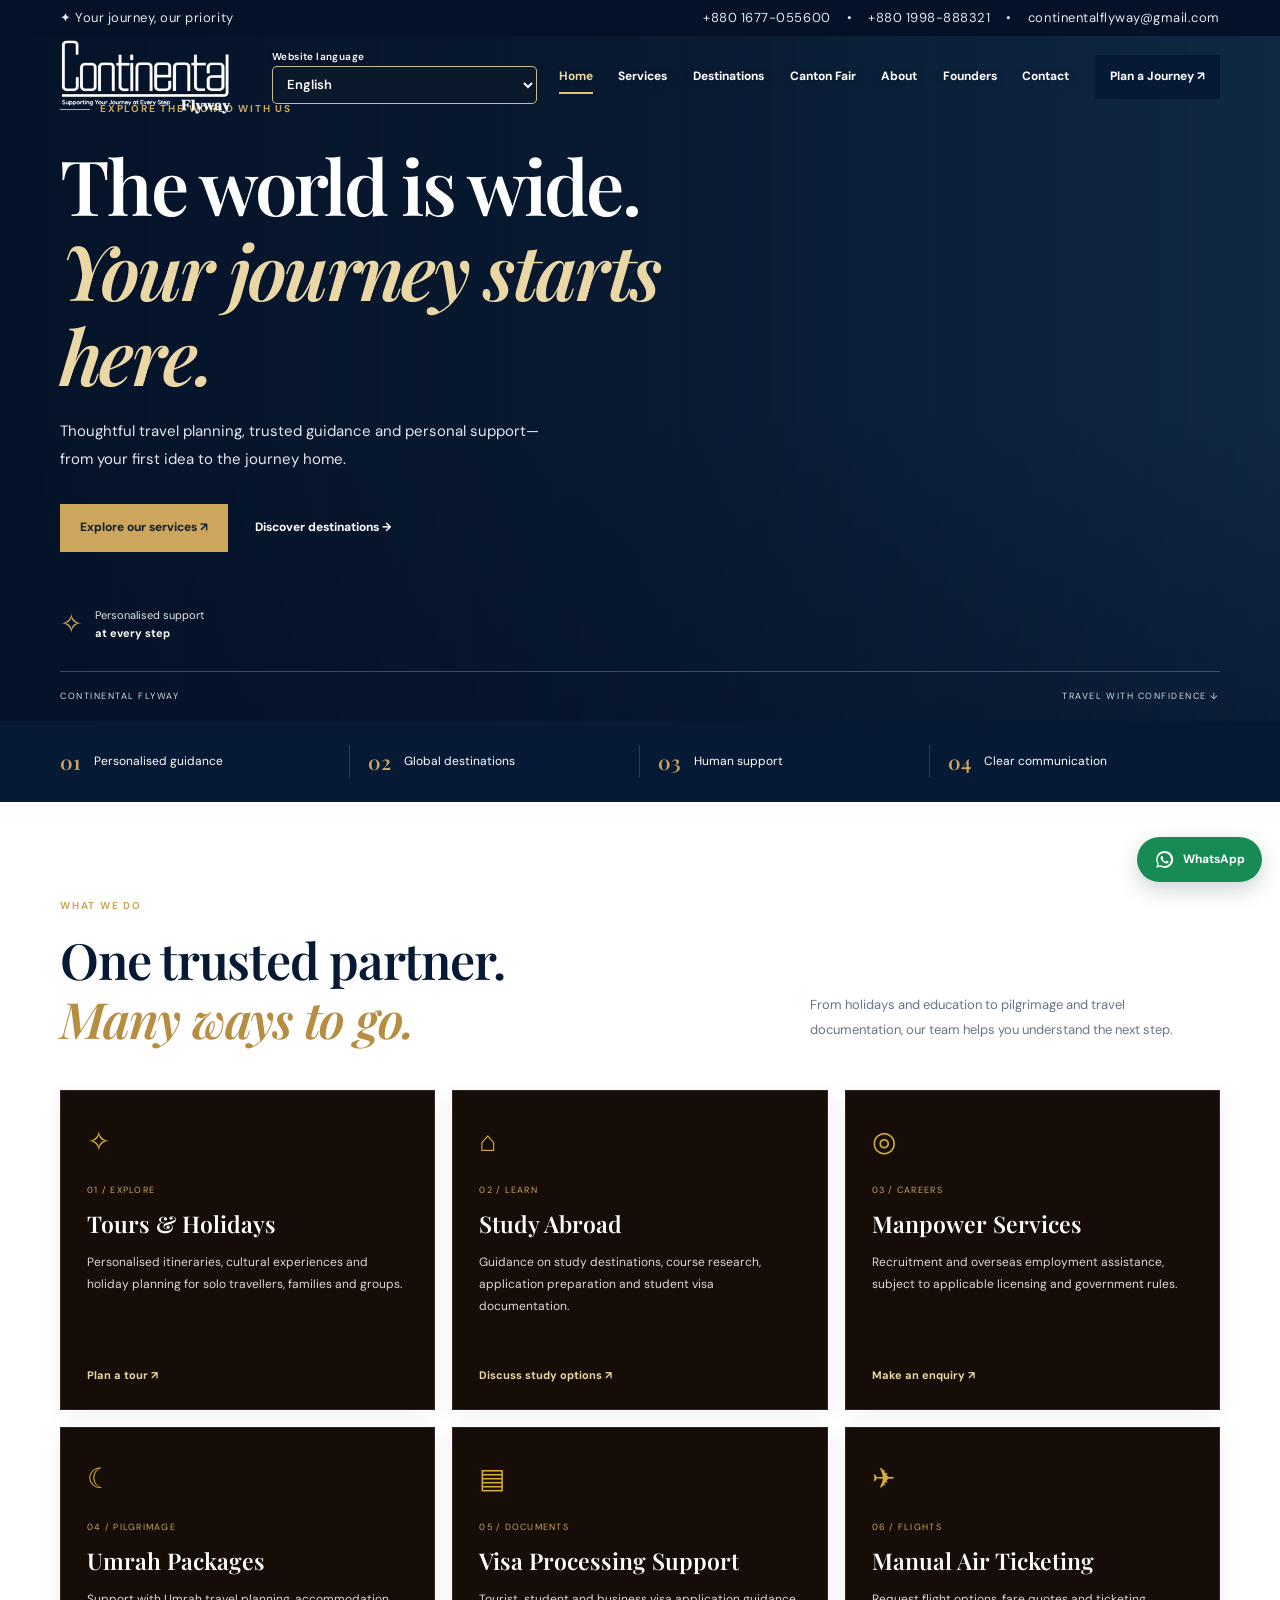
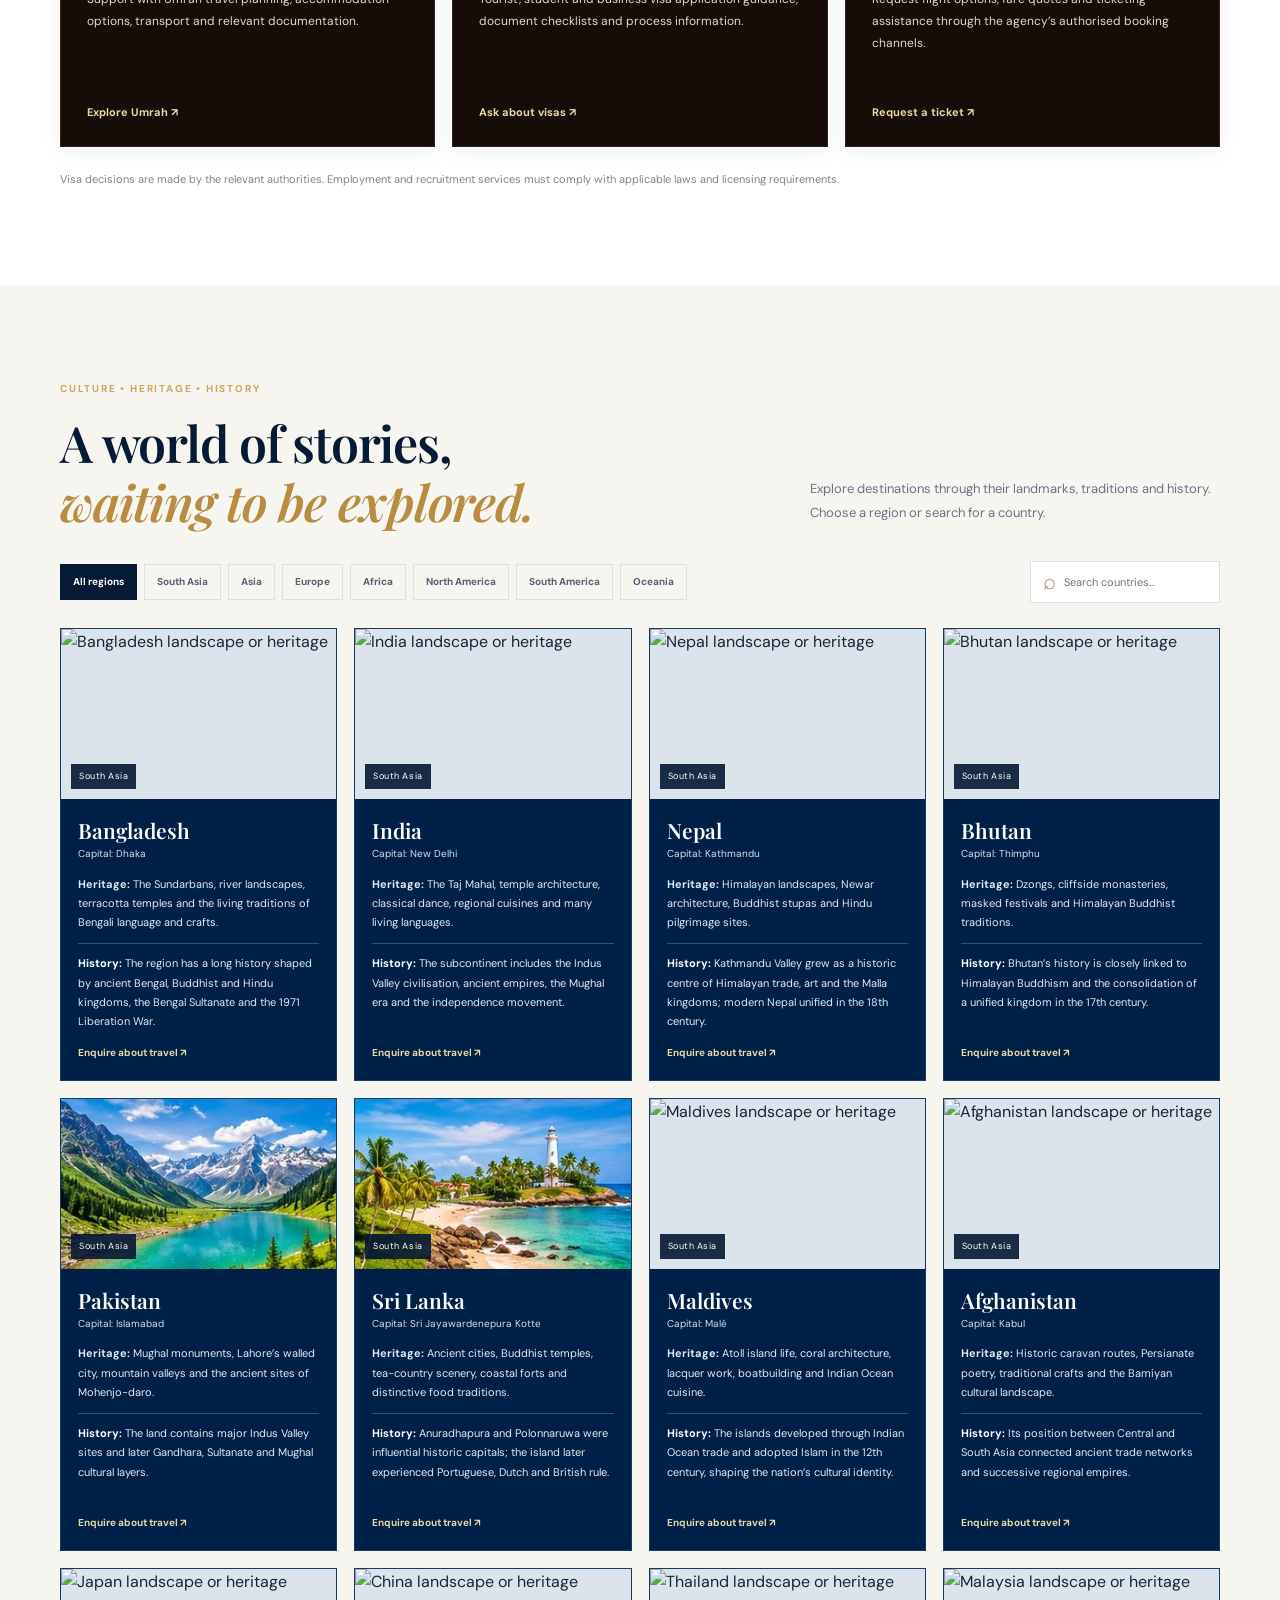
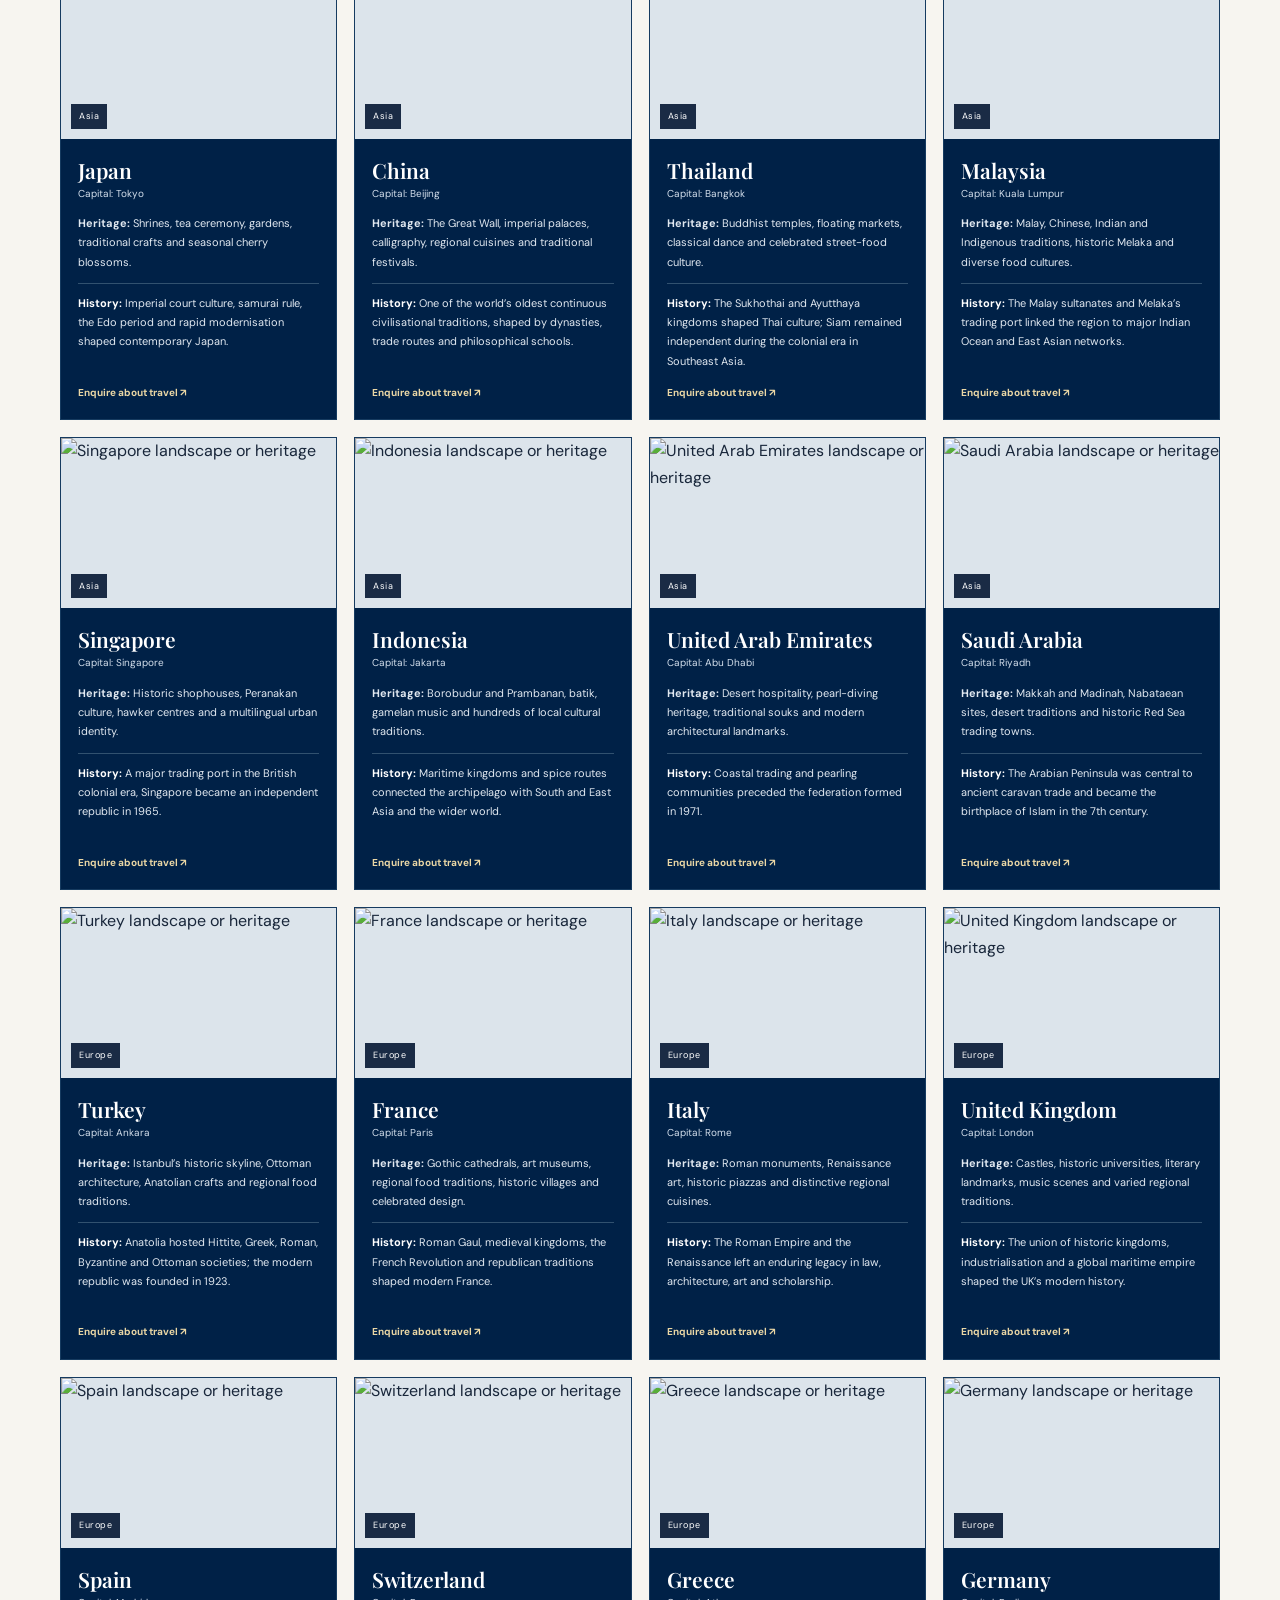
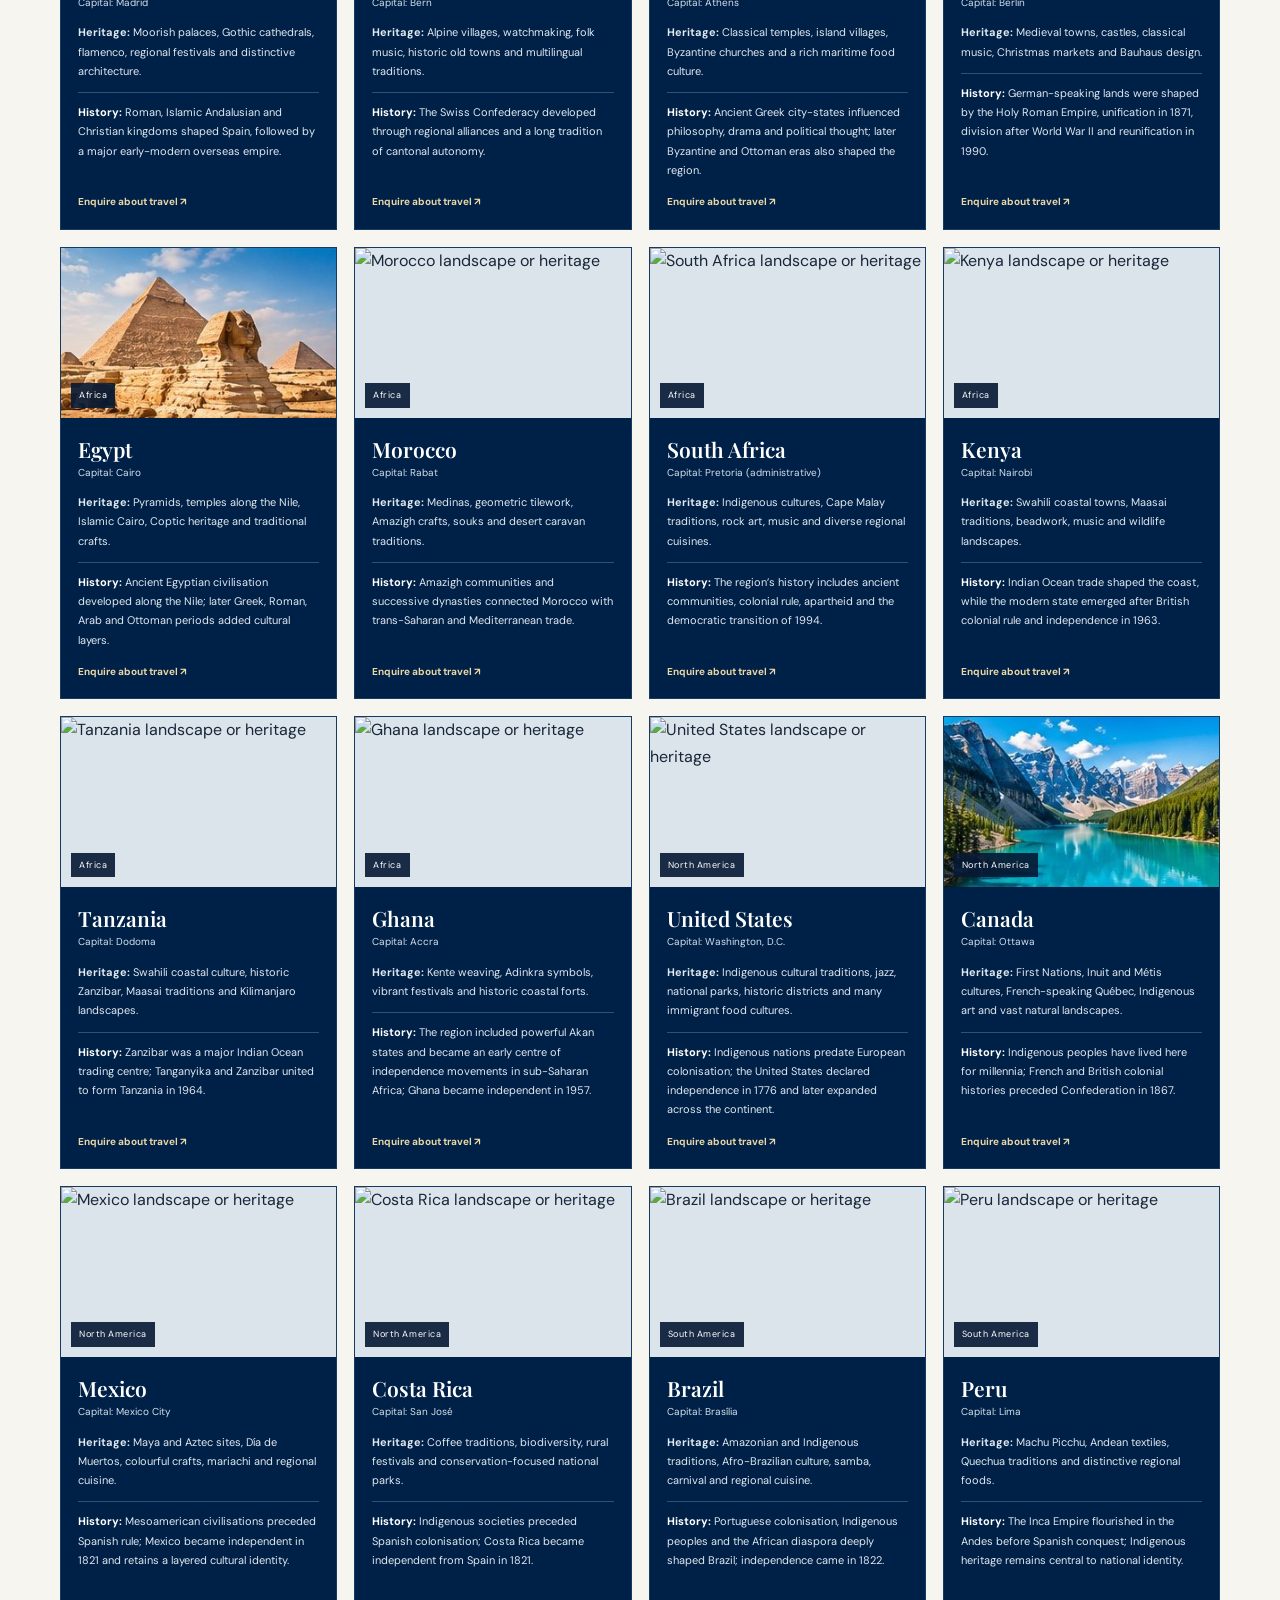
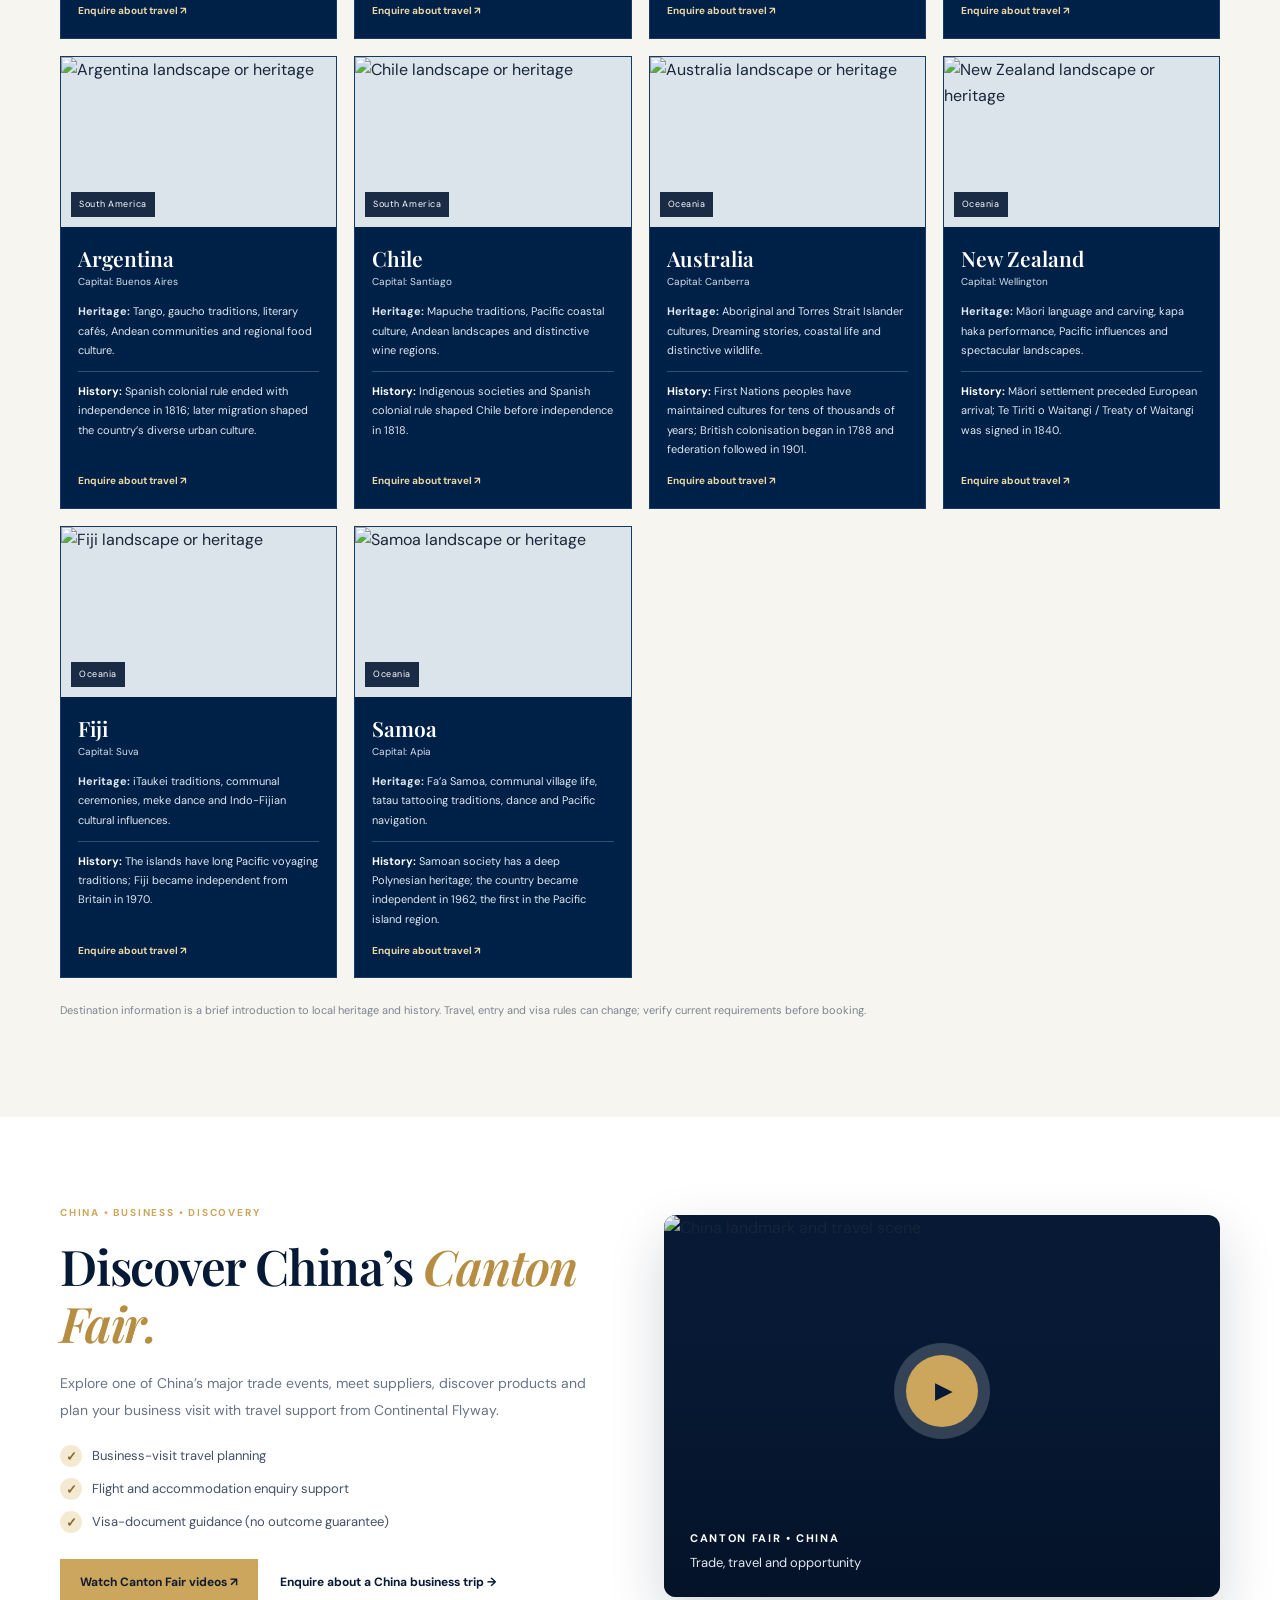
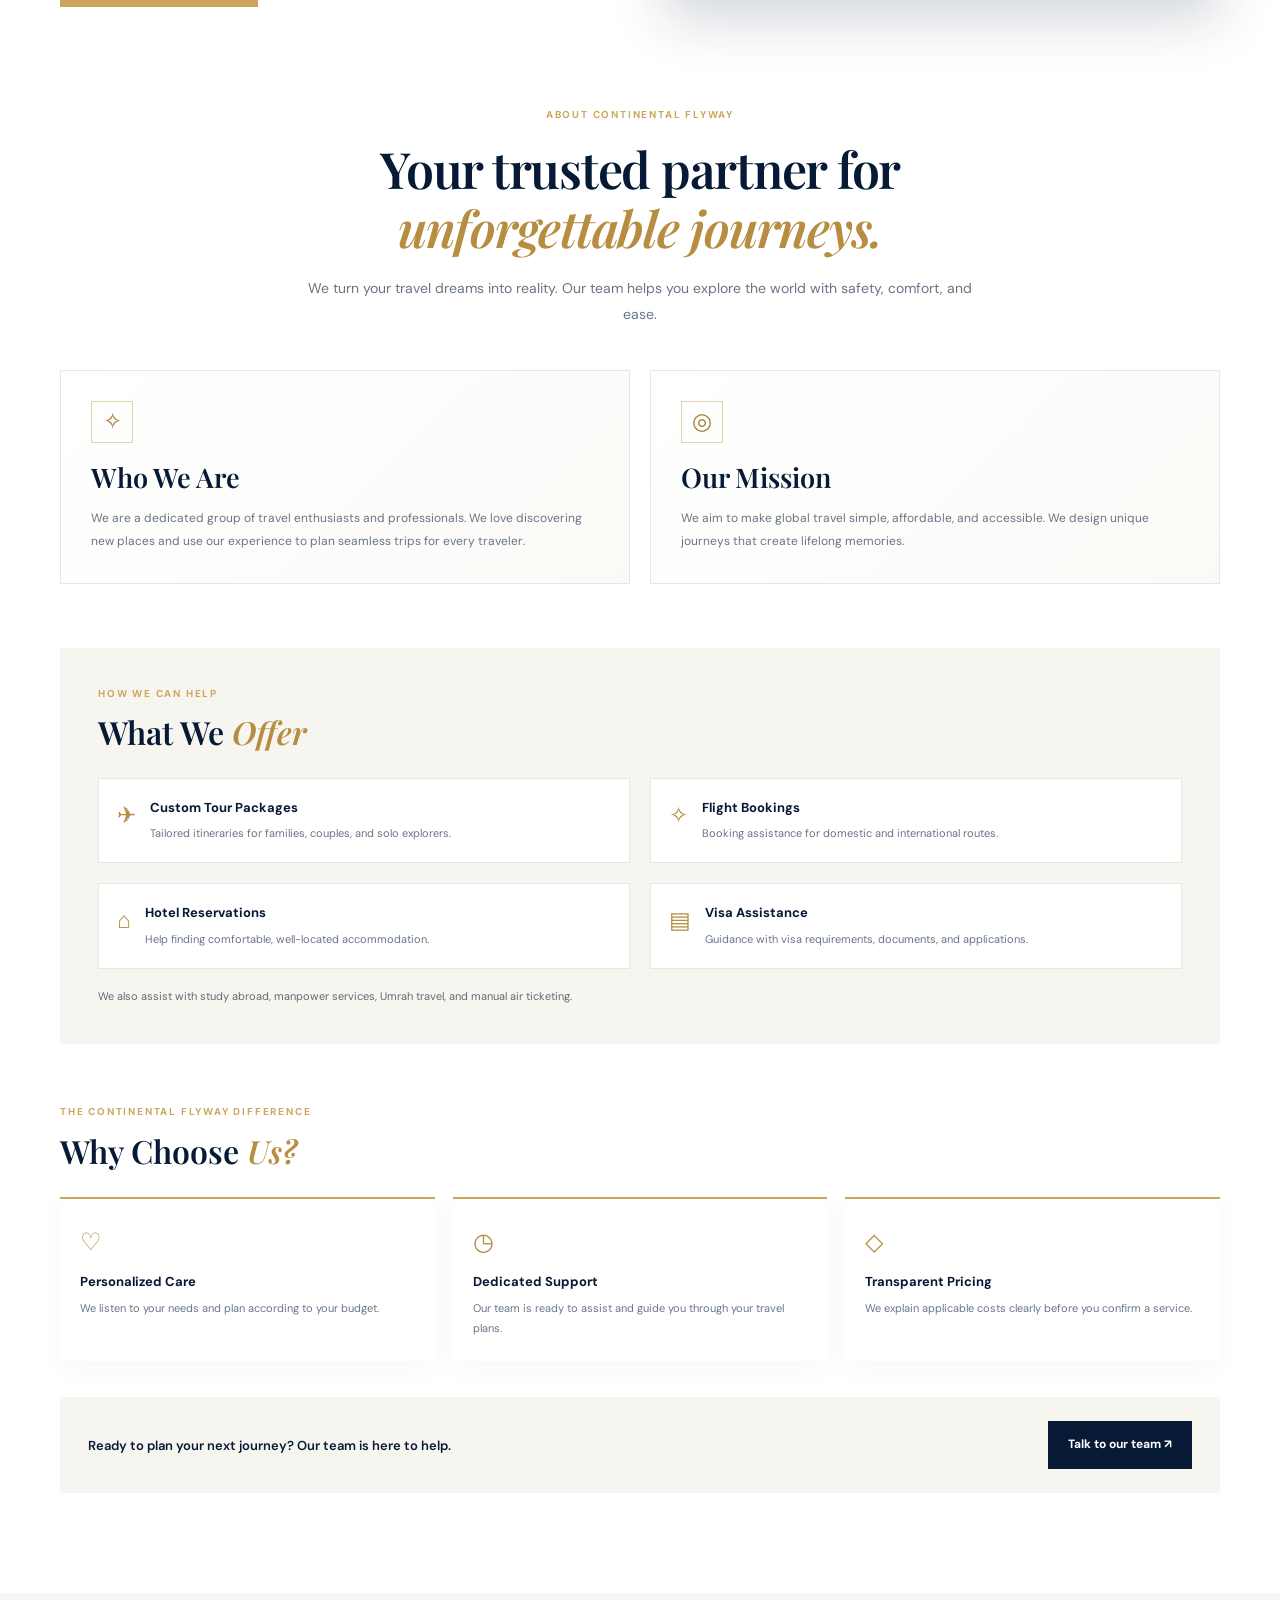
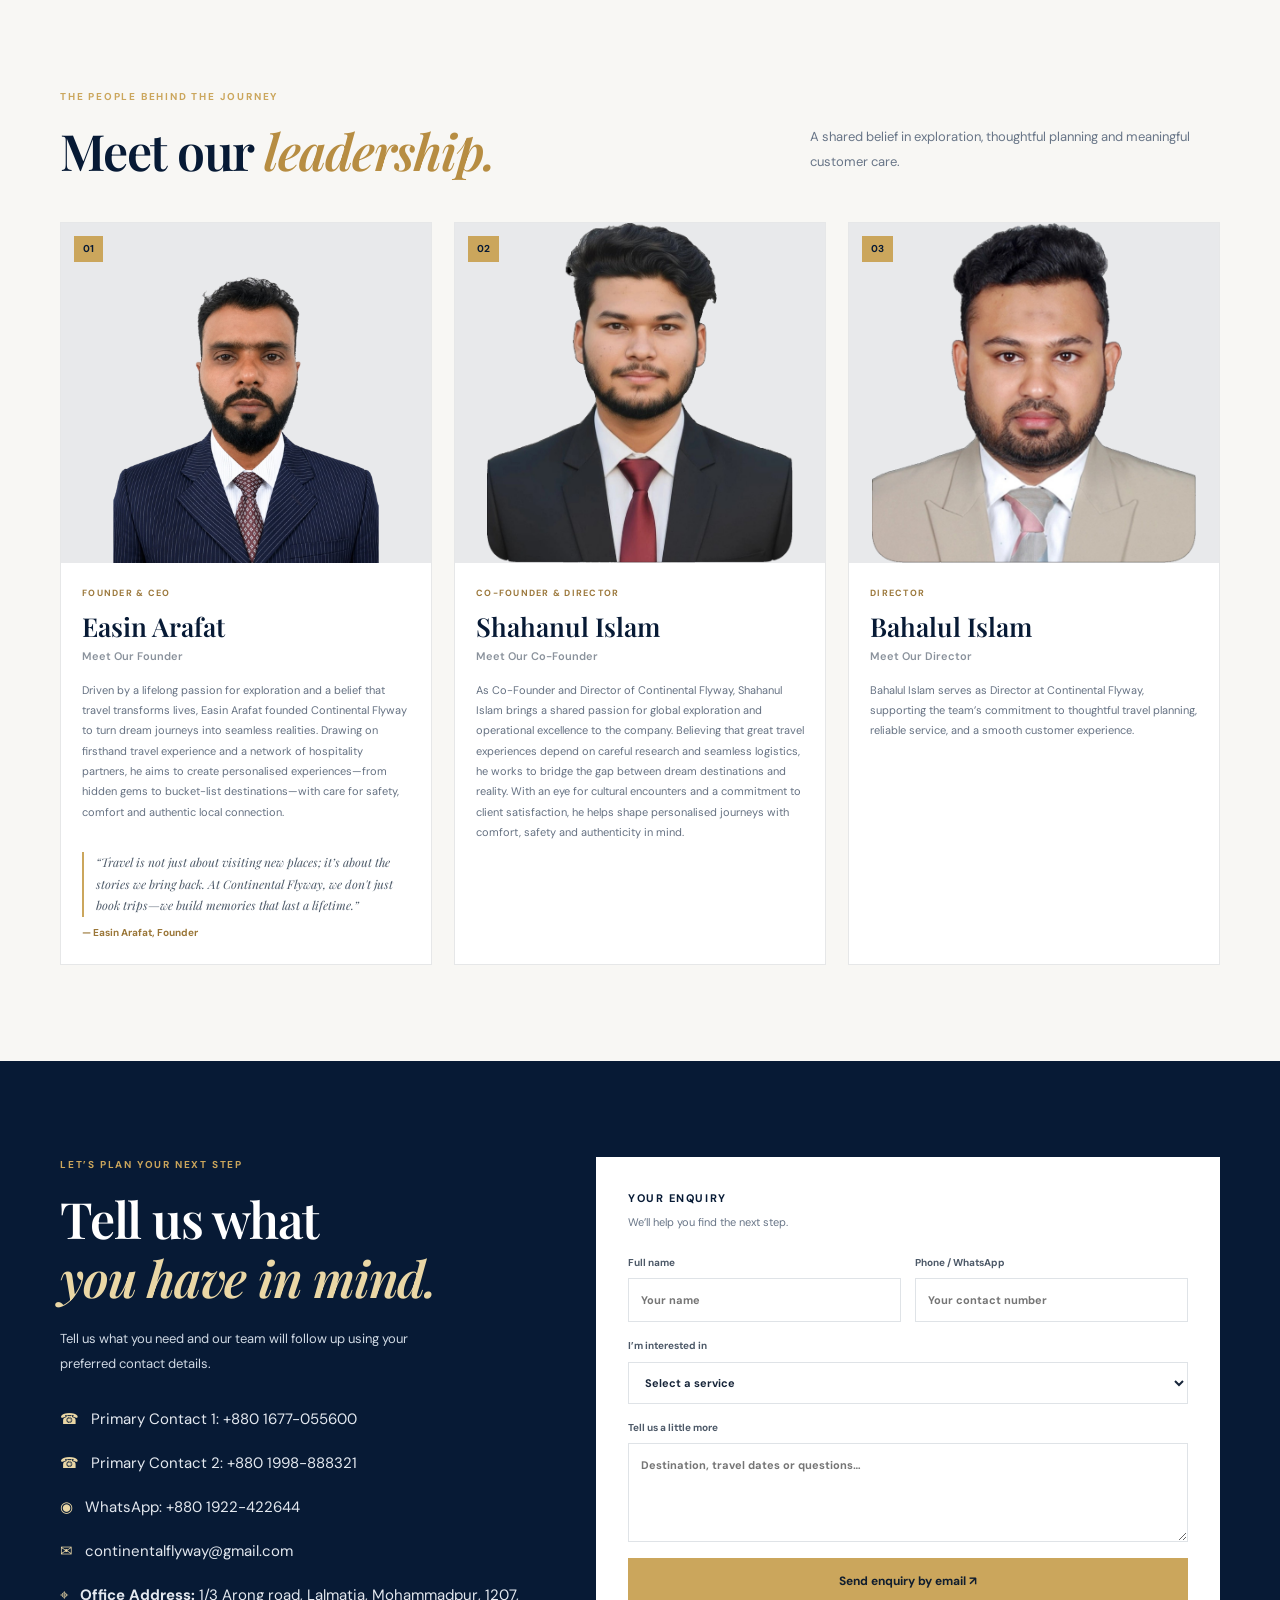
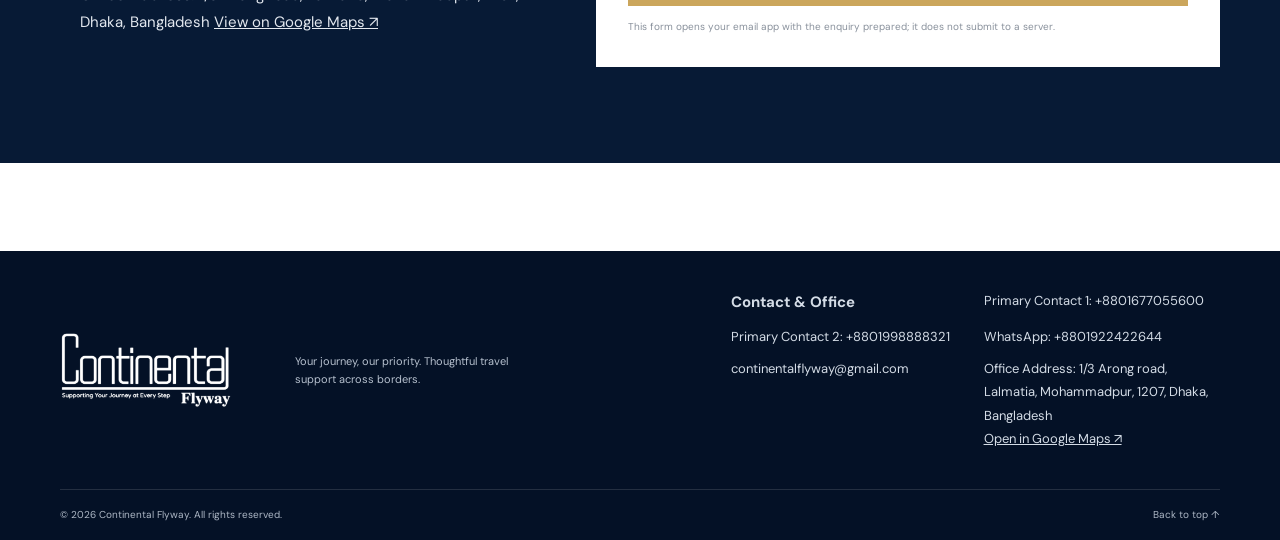
==== commit 7b7415f2: "Add files via upload" ====
--- a/index.html
+++ b/index.html
@@ -4,21 +4,6 @@
 <meta charset="utf-8"><meta name="viewport" content="width=device-width, initial-scale=1">
 <meta name="theme-color" content="#071a35">
 <meta name="description" content="Continental Flyway — tours, study abroad, manpower services, Umrah, visa assistance and manual air ticketing.">
-<meta property="og:site_name" content="Continental Flyway">
-<meta property="og:title" content="Continental Flyway | Travel Beyond Boundaries">
-<meta property="og:description" content="Tours, study abroad, manpower services, Umrah, visa assistance and manual air ticketing.">
-<meta property="og:url" content="https://continentalflyway-sys.github.io/Continental-Flyway-tour-and-travel-agency-website-/">
-<meta property="og:type" content="website">
-<link rel="canonical" href="https://continentalflyway-sys.github.io/Continental-Flyway-tour-and-travel-agency-website-/">
-<script type="application/ld+json">
-{
-  "@context": "https://schema.org",
-  "@type": "WebSite",
-  "name": "Continental Flyway",
-  "alternateName": "Continental Flyway | Travel Beyond Boundaries",
-  "url": "https://continentalflyway-sys.github.io/Continental-Flyway-tour-and-travel-agency-website-/"
-}
-</script>
 <title>Continental Flyway | Travel Beyond Boundaries</title>
 <link rel="preconnect" href="https://fonts.googleapis.com"><link rel="preconnect" href="https://fonts.gstatic.com" crossorigin>
 <link href="https://fonts.googleapis.com/css2?family=DM+Sans:wght@400;500;600;700&family=Playfair+Display:wght@600;700&family=Noto+Sans+Bengali:wght@400;500;600;700&display=swap" rel="stylesheet">
@@ -27,11 +12,12 @@
 <body>
 <div class="topbar"><div class="container topbar-inner"><span data-en="✦ Your journey, our priority" data-bn="✦ আপনার যাত্রাই আমাদের অগ্রাধিকার">✦ Your journey, our priority</span><div class="top-links"><a href="tel:+8801677055600">+880 1677-055600</a><span>•</span><a href="tel:+8801998888321">+880 1998-888321</a><span>•</span><a href="mailto:continentalflyway@gmail.com">continentalflyway@gmail.com</a></div></div></div>
 <header class="site-header"><div class="container nav-wrap">
-<a class="brand brand-text" href="#home" aria-label="Continental Flyway home">Continental Flyway</a>
+<a class="brand" href="#home" aria-label="Continental Flyway home"><img class="brand-logo-image" src="assets/continental-flyway-logo.png" alt="Continental Flyway — Supporting Your Journey at Every Step"></a>
 <button class="menu-toggle" id="menuToggle" aria-label="Open navigation menu" aria-expanded="false" aria-controls="mainNav"><span></span><span></span><span></span></button>
+<label class="language-control" for="languageSelect"><span class="language-label" data-en="Website language" data-bn="ওয়েবসাইটের ভাষা">Website language</span><select class="language-select" id="languageSelect" aria-label="Website language"><optgroup label="Available now"><option value="en" selected>English</option><option value="bn">বাংলা — Bangla</option></optgroup><optgroup label="Planned — translation not active yet"><option value="ar">العربية — Arabic (RTL)</option><option value="zh">中文 — Chinese</option><option value="hi">हिन्दी — Hindi</option><option value="ur">اردو — Urdu (RTL)</option><option value="es">Español — Spanish</option><option value="fr">Français — French</option><option value="pt">Português — Portuguese</option><option value="ru">Русский — Russian</option><option value="it">Italiano — Italian</option><option value="de">Deutsch — German</option><option value="ja">日本語 — Japanese</option><option value="ko">한국어 — Korean</option><option value="th">ไทย — Thai</option><option value="ms">Bahasa Melayu — Malay</option><option value="id">Bahasa Indonesia — Indonesian</option><option value="fa">فارسی — Persian (RTL)</option><option value="tr">Türkçe — Turkish</option><option value="ne">नेपाली — Nepali</option><option value="si">සිංහල — Sinhala</option><option value="vi">Tiếng Việt — Vietnamese</option><option value="sw">Kiswahili — Swahili</option><option value="nl">Nederlands — Dutch</option><option value="pl">Polski — Polish</option><option value="el">Ελληνικά — Greek</option><option value="he">עברית — Hebrew (RTL)</option><option value="fil">Filipino</option><option value="my">မြန်မာ — Burmese</option><option value="km">ខ្មែរ — Khmer</option><option value="uz">O‘zbek — Uzbek</option><option value="kk">Қазақша — Kazakh</option></optgroup></select></label>
 <nav class="main-nav" id="mainNav" aria-label="Main navigation">
 <a class="nav-link active" href="#home" data-en="Home" data-bn="হোম">Home</a><a class="nav-link" href="#services" data-en="Services" data-bn="সেবাসমূহ">Services</a><a class="nav-link" href="#destinations" data-en="Destinations" data-bn="গন্তব্য">Destinations</a><a class="nav-link" href="#canton-fair" data-en="Canton Fair" data-bn="ক্যান্টন ফেয়ার">Canton Fair</a><a class="nav-link" href="#about" data-en="About" data-bn="আমাদের সম্পর্কে">About</a><a class="nav-link" href="#founders" data-en="Founders" data-bn="প্রতিষ্ঠাতাবৃন্দ">Founders</a><a class="nav-link" href="#contact" data-en="Contact" data-bn="যোগাযোগ">Contact</a>
-<button class="lang-toggle" id="langToggle" type="button" aria-label="Switch language">বাংলা</button><a class="nav-cta" href="#enquiry" data-en="Plan a Journey ↗" data-bn="ভ্রমণ পরিকল্পনা ↗">Plan a Journey ↗</a>
+<a class="nav-cta" href="#enquiry" data-en="Plan a Journey ↗" data-bn="ভ্রমণ পরিকল্পনা ↗">Plan a Journey ↗</a>
 </nav></div></header>
 <main>
 <section class="hero" id="home"><div class="hero-shade"></div><div class="container hero-content"><div class="eyebrow"><span class="eyebrow-line"></span><span data-en="EXPLORE THE WORLD WITH US" data-bn="আমাদের সঙ্গে বিশ্ব ঘুরে দেখুন">EXPLORE THE WORLD WITH US</span></div><h1 data-en="The world is wide.<br><em>Your journey starts here.</em>" data-bn="বিশ্বটা বিশাল।<br><em>আপনার যাত্রা শুরু হোক এখানে।</em>">The world is wide.<br><em>Your journey starts here.</em></h1><p data-en="Thoughtful travel planning, trusted guidance and personal support—from your first idea to the journey home." data-bn="ভ্রমণ পরিকল্পনা, নির্ভরযোগ্য দিকনির্দেশনা ও ব্যক্তিগত সহায়তা—প্রথম ভাবনা থেকে নিরাপদে ফিরে আসা পর্যন্ত।">Thoughtful travel planning, trusted guidance and personal support—from your first idea to the journey home.</p><div class="hero-actions"><a class="button button-gold" href="#services" data-en="Explore our services ↗" data-bn="আমাদের সেবা দেখুন ↗">Explore our services ↗</a><a class="text-link" href="#destinations" data-en="Discover destinations →" data-bn="গন্তব্য আবিষ্কার করুন →">Discover destinations →</a></div><div class="hero-note"><span class="note-icon">✧</span><span data-en="Personalised support<br><b>at every step</b>" data-bn="ব্যক্তিগত সহায়তা<br><b>প্রতিটি ধাপে</b>">Personalised support<br><b>at every step</b></span></div></div><div class="hero-bottom container"><span>CONTINENTAL FLYWAY</span><span data-en="TRAVEL WITH CONFIDENCE ↓" data-bn="আত্মবিশ্বাসের সঙ্গে ভ্রমণ ↓">TRAVEL WITH CONFIDENCE ↓</span></div></section>
@@ -69,8 +55,8 @@
 <article class="founder-card"><div class="founder-photo"><img src="assets/shahanul-islam-cofounder-web.png" alt="Shahanul Islam, Co-founder and Director" loading="lazy"><span class="founder-number">02</span></div><div class="founder-info"><span class="founder-role" data-en="CO-FOUNDER & DIRECTOR" data-bn="সহ-প্রতিষ্ঠাতা ও পরিচালক">CO-FOUNDER & DIRECTOR</span><h3>Shahanul Islam</h3><h4 data-en="Meet Our Co-Founder" data-bn="আমাদের সহ-প্রতিষ্ঠাতার পরিচিতি">Meet Our Co-Founder</h4><p data-en="As Co-Founder and Director of Continental Flyway, Shahanul Islam brings a shared passion for global exploration and operational excellence to the company. Believing that great travel experiences depend on careful research and seamless logistics, he works to bridge the gap between dream destinations and reality. With an eye for cultural encounters and a commitment to client satisfaction, he helps shape personalised journeys with comfort, safety and authenticity in mind." data-bn="Continental Flyway-এর সহ-প্রতিষ্ঠাতা ও পরিচালক হিসেবে Shahanul Islam বিশ্ব অন্বেষণ এবং কার্যকর পরিচালনার প্রতি আগ্রহ নিয়ে কাজ করেন। তাঁর বিশ্বাস, ভালো ভ্রমণ অভিজ্ঞতার জন্য প্রয়োজন যত্নশীল গবেষণা ও নির্বিঘ্ন ব্যবস্থাপনা। স্থানীয় সংস্কৃতির সঙ্গে পরিচয় এবং গ্রাহক সন্তুষ্টিকে গুরুত্ব দিয়ে তিনি স্বাচ্ছন্দ্য, নিরাপত্তা ও আন্তরিকতাভিত্তিক ব্যক্তিগত ভ্রমণ পরিকল্পনায় অবদান রাখেন।">As Co-Founder and Director of Continental Flyway, Shahanul Islam brings a shared passion for global exploration and operational excellence to the company. Believing that great travel experiences depend on careful research and seamless logistics, he works to bridge the gap between dream destinations and reality. With an eye for cultural encounters and a commitment to client satisfaction, he helps shape personalised journeys with comfort, safety and authenticity in mind.</p></div></article>
 <article class="founder-card"><div class="founder-photo"><img src="assets/bahalul-islam-director-web.png" alt="Bahalul Islam, Director" loading="lazy"><span class="founder-number">03</span></div><div class="founder-info"><span class="founder-role" data-en="DIRECTOR" data-bn="পরিচালক">DIRECTOR</span><h3>Bahalul Islam</h3><h4 data-en="Meet Our Director" data-bn="আমাদের পরিচালকের পরিচিতি">Meet Our Director</h4><p data-en="Bahalul Islam serves as Director at Continental Flyway, supporting the team’s commitment to thoughtful travel planning, reliable service, and a smooth customer experience." data-bn="Bahalul Islam Continental Flyway-এর পরিচালক হিসেবে সুচিন্তিত ভ্রমণ পরিকল্পনা, নির্ভরযোগ্য সেবা এবং গ্রাহকদের স্বাচ্ছন্দ্যময় অভিজ্ঞতা নিশ্চিত করতে কাজ করেন।">Bahalul Islam serves as Director at Continental Flyway, supporting the team’s commitment to thoughtful travel planning, reliable service, and a smooth customer experience.</p></div></article>
 </div></div></section>
-<section class="enquiry-section" id="enquiry"><div class="container enquiry-layout"><div class="enquiry-copy"><span class="section-kicker" data-en="LET’S PLAN YOUR NEXT STEP" data-bn="আপনার পরবর্তী পদক্ষেপ পরিকল্পনা করি">LET’S PLAN YOUR NEXT STEP</span><h2 data-en="Tell us what<br><em>you have in mind.</em>" data-bn="আপনার পরিকল্পনার<br><em>কথা আমাদের জানান।</em>">Tell us what<br><em>you have in mind.</em></h2><p data-en="Tell us what you need and our team will follow up using your preferred contact details." data-bn="আপনার প্রয়োজন জানিয়ে দিন। আপনার পছন্দের যোগাযোগ মাধ্যমে আমাদের টিম আপনার সঙ্গে যোগাযোগ করবে।">Tell us what you need and our team will follow up using your preferred contact details.</p><div class="contact-mini"><a href="tel:+8801677055600">☎ <span>Primary Contact 1: +880 1677-055600</span></a><a href="tel:+8801998888321">☎ <span>Primary Contact 2: +880 1998-888321</span></a><a href="https://wa.me/8801922422644?text=Hello%20Continental%20Flyway%2C%20I%20would%20like%20to%20enquire%20about%20your%20travel%20services.%20Please%20assist%20me." target="_blank" rel="noopener">◉ <span>WhatsApp: +880 1922-422644</span></a><a href="mailto:continentalflyway@gmail.com">✉ <span>continentalflyway@gmail.com</span></a><a href="https://maps.app.goo.gl/MpXSr8HMwUXPrT8CA" target="_blank" rel="noopener">⌖ <span><strong data-en="Office Address:" data-bn="অফিসের ঠিকানা:">Office Address:</strong> 1/3 Arong road, Lalmatia, Mohammadpur, 1207, Dhaka, Bangladesh <u data-en="View on Google Maps ↗" data-bn="Google Maps-এ দেখুন ↗">View on Google Maps ↗</u></span></a></div></div><form class="enquiry-form" id="enquiryForm"><div class="form-heading"><span data-en="YOUR ENQUIRY" data-bn="আপনার জিজ্ঞাসা">YOUR ENQUIRY</span><small data-en="We’ll help you find the next step." data-bn="পরবর্তী ধাপ খুঁজে পেতে আমরা সহায়তা করব।">We’ll help you find the next step.</small></div><div class="form-row"><label><span data-en="Full name" data-bn="পূর্ণ নাম">Full name</span><input name="name" required placeholder="Your name" data-placeholder-en="Your name" data-placeholder-bn="আপনার নাম"></label><label><span data-en="Phone / WhatsApp" data-bn="ফোন / WhatsApp">Phone / WhatsApp</span><input name="phone" required placeholder="Your contact number" data-placeholder-en="Your contact number" data-placeholder-bn="আপনার যোগাযোগ নম্বর"></label></div><label><span data-en="I’m interested in" data-bn="আমি যে সেবা চাই">I’m interested in</span><select name="service" required><option value="" data-en="Select a service" data-bn="সেবা নির্বাচন করুন">Select a service</option><option>Tour & Holidays</option><option>Study Abroad</option><option>Manpower Services</option><option>Umrah</option><option>Visa Processing</option><option>Manual Air Ticketing</option><option>Other</option></select></label><label><span data-en="Tell us a little more" data-bn="আরও কিছু জানান">Tell us a little more</span><textarea name="message" rows="4" placeholder="Destination, travel dates or questions…" data-placeholder-en="Destination, travel dates or questions…" data-placeholder-bn="গন্তব্য, ভ্রমণের তারিখ বা আপনার প্রশ্ন…"></textarea></label><button class="button button-gold submit-btn" type="submit" data-en="Send enquiry by email ↗" data-bn="ইমেইলে জিজ্ঞাসা পাঠান ↗">Send enquiry by email ↗</button><a class="button button-gold" href="https://wa.me/8801922422644?text=Hello%20Continental%20Flyway%2C%20I%20would%20like%20to%20enquire%20about%20your%20travel%20services.%20Please%20assist%20me." target="_blank" rel="noopener" style="display:block;text-align:center;margin-top:10px" data-en="Enquire on WhatsApp ↗" data-bn="WhatsApp-এ যোগাযোগ করুন ↗">Enquire on WhatsApp ↗</a><p class="form-help" id="formMessage" aria-live="polite" data-en="This form opens your email app with the enquiry prepared; it does not submit to a server." data-bn="এই ফর্মটি আপনার ইমেইল অ্যাপে প্রস্তুত বার্তা খুলবে; এটি সরাসরি সার্ভারে জমা দেয় না।">This form opens your email app with the enquiry prepared; it does not submit to a server.</p></form></div></section>
+<section class="enquiry-section" id="enquiry"><div class="container enquiry-layout"><div class="enquiry-copy"><span class="section-kicker" data-en="LET’S PLAN YOUR NEXT STEP" data-bn="আপনার পরবর্তী পদক্ষেপ পরিকল্পনা করি">LET’S PLAN YOUR NEXT STEP</span><h2 data-en="Tell us what<br><em>you have in mind.</em>" data-bn="আপনার পরিকল্পনার<br><em>কথা আমাদের জানান।</em>">Tell us what<br><em>you have in mind.</em></h2><p data-en="Tell us what you need and our team will follow up using your preferred contact details." data-bn="আপনার প্রয়োজন জানিয়ে দিন। আপনার পছন্দের যোগাযোগ মাধ্যমে আমাদের টিম আপনার সঙ্গে যোগাযোগ করবে।">Tell us what you need and our team will follow up using your preferred contact details.</p><div class="contact-mini"><a href="tel:+8801677055600">☎ <span>Primary Contact 1: +880 1677-055600</span></a><a href="tel:+8801998888321">☎ <span>Primary Contact 2: +880 1998-888321</span></a><a href="https://wa.me/8801922422644" target="_blank" rel="noopener">◉ <span>WhatsApp: +880 1922-422644</span></a><a href="mailto:continentalflyway@gmail.com">✉ <span>continentalflyway@gmail.com</span></a><a href="https://maps.app.goo.gl/MpXSr8HMwUXPrT8CA" target="_blank" rel="noopener">⌖ <span><strong data-en="Office Address:" data-bn="অফিসের ঠিকানা:">Office Address:</strong> 1/3 Arong road, Lalmatia, Mohammadpur, 1207, Dhaka, Bangladesh <u data-en="View on Google Maps ↗" data-bn="Google Maps-এ দেখুন ↗">View on Google Maps ↗</u></span></a></div></div><form class="enquiry-form" id="enquiryForm"><div class="form-heading"><span data-en="YOUR ENQUIRY" data-bn="আপনার জিজ্ঞাসা">YOUR ENQUIRY</span><small data-en="We’ll help you find the next step." data-bn="পরবর্তী ধাপ খুঁজে পেতে আমরা সহায়তা করব।">We’ll help you find the next step.</small></div><div class="form-row"><label><span data-en="Full name" data-bn="পূর্ণ নাম">Full name</span><input name="name" required placeholder="Your name" data-placeholder-en="Your name" data-placeholder-bn="আপনার নাম"></label><label><span data-en="Phone / WhatsApp" data-bn="ফোন / WhatsApp">Phone / WhatsApp</span><input name="phone" required placeholder="Your contact number" data-placeholder-en="Your contact number" data-placeholder-bn="আপনার যোগাযোগ নম্বর"></label></div><label><span data-en="I’m interested in" data-bn="আমি যে সেবা চাই">I’m interested in</span><select name="service" required><option value="" data-en="Select a service" data-bn="সেবা নির্বাচন করুন">Select a service</option><option>Tour & Holidays</option><option>Study Abroad</option><option>Manpower Services</option><option>Umrah</option><option>Visa Processing</option><option>Manual Air Ticketing</option><option>Other</option></select></label><label><span data-en="Tell us a little more" data-bn="আরও কিছু জানান">Tell us a little more</span><textarea name="message" rows="4" placeholder="Destination, travel dates or questions…" data-placeholder-en="Destination, travel dates or questions…" data-placeholder-bn="গন্তব্য, ভ্রমণের তারিখ বা আপনার প্রশ্ন…"></textarea></label><button class="button button-gold submit-btn" type="submit" data-en="Send enquiry by email ↗" data-bn="ইমেইলে জিজ্ঞাসা পাঠান ↗">Send enquiry by email ↗</button><p class="form-help" id="formMessage" aria-live="polite" data-en="This form opens your email app with the enquiry prepared; it does not submit to a server." data-bn="এই ফর্মটি আপনার ইমেইল অ্যাপে প্রস্তুত বার্তা খুলবে; এটি সরাসরি সার্ভারে জমা দেয় না।">This form opens your email app with the enquiry prepared; it does not submit to a server.</p></form></div></section>
 </main>
-<footer class="site-footer" id="contact"><div class="container footer-main"><a class="brand footer-brand brand-text" href="#home" aria-label="Continental Flyway home">Continental Flyway</a><p data-en="Your journey, our priority. Thoughtful travel support across borders." data-bn="আপনার যাত্রাই আমাদের অগ্রাধিকার। সীমান্ত পেরিয়ে যত্নশীল ভ্রমণ সহায়তা।">Your journey, our priority. Thoughtful travel support across borders.</p><div class="footer-contact"><strong data-en="Contact & Office" data-bn="যোগাযোগ ও অফিস">Contact &amp; Office</strong><a href="tel:+8801677055600">Primary Contact 1: +8801677055600</a><a href="tel:+8801998888321">Primary Contact 2: +8801998888321</a><a href="https://wa.me/8801922422644?text=Hello%20Continental%20Flyway%2C%20I%20would%20like%20to%20enquire%20about%20your%20travel%20services.%20Please%20assist%20me." target="_blank" rel="noopener">WhatsApp: +8801922422644</a><a href="mailto:continentalflyway@gmail.com">continentalflyway@gmail.com</a><a href="https://maps.app.goo.gl/MpXSr8HMwUXPrT8CA" target="_blank" rel="noopener"><span data-en="Office Address:" data-bn="অফিসের ঠিকানা:">Office Address:</span> 1/3 Arong road, Lalmatia, Mohammadpur, 1207, Dhaka, Bangladesh<br><u data-en="Open in Google Maps ↗" data-bn="Google Maps-এ খুলুন ↗">Open in Google Maps ↗</u></a></div></div><div class="container footer-bottom"><span>© <span id="year"></span> Continental Flyway. All rights reserved.</span><a href="#home" data-en="Back to top ↑" data-bn="উপরে যান ↑">Back to top ↑</a></div></footer>
-<a class="floating-whatsapp" href="https://wa.me/8801922422644?text=Hello%20Continental%20Flyway%2C%20I%20would%20like%20to%20enquire%20about%20your%20travel%20services.%20Please%20assist%20me." target="_blank" rel="noopener" aria-label="Chat with Continental Flyway on WhatsApp"><svg class="whatsapp-icon" viewBox="0 0 32 32" aria-hidden="true"><path fill="currentColor" d="M16.04 3.2A12.7 12.7 0 0 0 5.1 22.35L3.4 28.6l6.4-1.68A12.8 12.8 0 1 0 16.04 3.2Zm0 23.25c-2 0-3.96-.54-5.66-1.56l-.4-.24-3.8 1 1.02-3.7-.26-.42a10.2 10.2 0 1 1 9.1 4.92Zm5.6-7.64c-.3-.15-1.78-.88-2.06-.98-.28-.1-.48-.15-.68.15-.2.3-.78.98-.95 1.18-.18.2-.35.22-.65.07-.3-.15-1.27-.47-2.42-1.49-.9-.8-1.5-1.78-1.68-2.08-.17-.3-.02-.46.13-.61.13-.13.3-.35.45-.52.15-.18.2-.3.3-.5.1-.2.05-.38-.02-.53-.08-.15-.68-1.63-.93-2.23-.24-.58-.49-.5-.68-.51h-.58c-.2 0-.53.08-.8.38-.28.3-1.05 1.03-1.05 2.5s1.08 2.9 1.23 3.1c.15.2 2.12 3.23 5.14 4.53.72.31 1.28.5 1.72.64.72.23 1.38.2 1.9.12.58-.09 1.78-.73 2.03-1.43.25-.7.25-1.3.18-1.43-.08-.13-.28-.2-.58-.35Z"/></svg><span>WhatsApp</span></a>
+<footer class="site-footer" id="contact"><div class="container footer-main"><a class="brand footer-brand" href="#home" aria-label="Continental Flyway home"><img class="brand-logo-image footer-brand-logo-image" src="assets/continental-flyway-logo.png" alt="Continental Flyway"></a><p data-en="Your journey, our priority. Thoughtful travel support across borders." data-bn="আপনার যাত্রাই আমাদের অগ্রাধিকার। সীমান্ত পেরিয়ে যত্নশীল ভ্রমণ সহায়তা।">Your journey, our priority. Thoughtful travel support across borders.</p><div class="footer-contact"><strong data-en="Contact & Office" data-bn="যোগাযোগ ও অফিস">Contact &amp; Office</strong><a href="tel:+8801677055600">Primary Contact 1: +8801677055600</a><a href="tel:+8801998888321">Primary Contact 2: +8801998888321</a><a href="https://wa.me/8801922422644" target="_blank" rel="noopener">WhatsApp: +8801922422644</a><a href="mailto:continentalflyway@gmail.com">continentalflyway@gmail.com</a><a href="https://maps.app.goo.gl/MpXSr8HMwUXPrT8CA" target="_blank" rel="noopener"><span data-en="Office Address:" data-bn="অফিসের ঠিকানা:">Office Address:</span> 1/3 Arong road, Lalmatia, Mohammadpur, 1207, Dhaka, Bangladesh<br><u data-en="Open in Google Maps ↗" data-bn="Google Maps-এ খুলুন ↗">Open in Google Maps ↗</u></a></div></div><div class="container footer-bottom"><span>© <span id="year"></span> Continental Flyway. All rights reserved.</span><a href="#home" data-en="Back to top ↑" data-bn="উপরে যান ↑">Back to top ↑</a></div></footer>
+<a class="floating-whatsapp" href="https://wa.me/8801922422644" target="_blank" rel="noopener" aria-label="Chat with Continental Flyway on WhatsApp"><svg class="whatsapp-icon" viewBox="0 0 32 32" aria-hidden="true"><path fill="currentColor" d="M16.04 3.2A12.7 12.7 0 0 0 5.1 22.35L3.4 28.6l6.4-1.68A12.8 12.8 0 1 0 16.04 3.2Zm0 23.25c-2 0-3.96-.54-5.66-1.56l-.4-.24-3.8 1 1.02-3.7-.26-.42a10.2 10.2 0 1 1 9.1 4.92Zm5.6-7.64c-.3-.15-1.78-.88-2.06-.98-.28-.1-.48-.15-.68.15-.2.3-.78.98-.95 1.18-.18.2-.35.22-.65.07-.3-.15-1.27-.47-2.42-1.49-.9-.8-1.5-1.78-1.68-2.08-.17-.3-.02-.46.13-.61.13-.13.3-.35.45-.52.15-.18.2-.3.3-.5.1-.2.05-.38-.02-.53-.08-.15-.68-1.63-.93-2.23-.24-.58-.49-.5-.68-.51h-.58c-.2 0-.53.08-.8.38-.28.3-1.05 1.03-1.05 2.5s1.08 2.9 1.23 3.1c.15.2 2.12 3.23 5.14 4.53.72.31 1.28.5 1.72.64.72.23 1.38.2 1.9.12.58-.09 1.78-.73 2.03-1.43.25-.7.25-1.3.18-1.43-.08-.13-.28-.2-.58-.35Z"/></svg><span>WhatsApp</span></a>
 </body></html>
